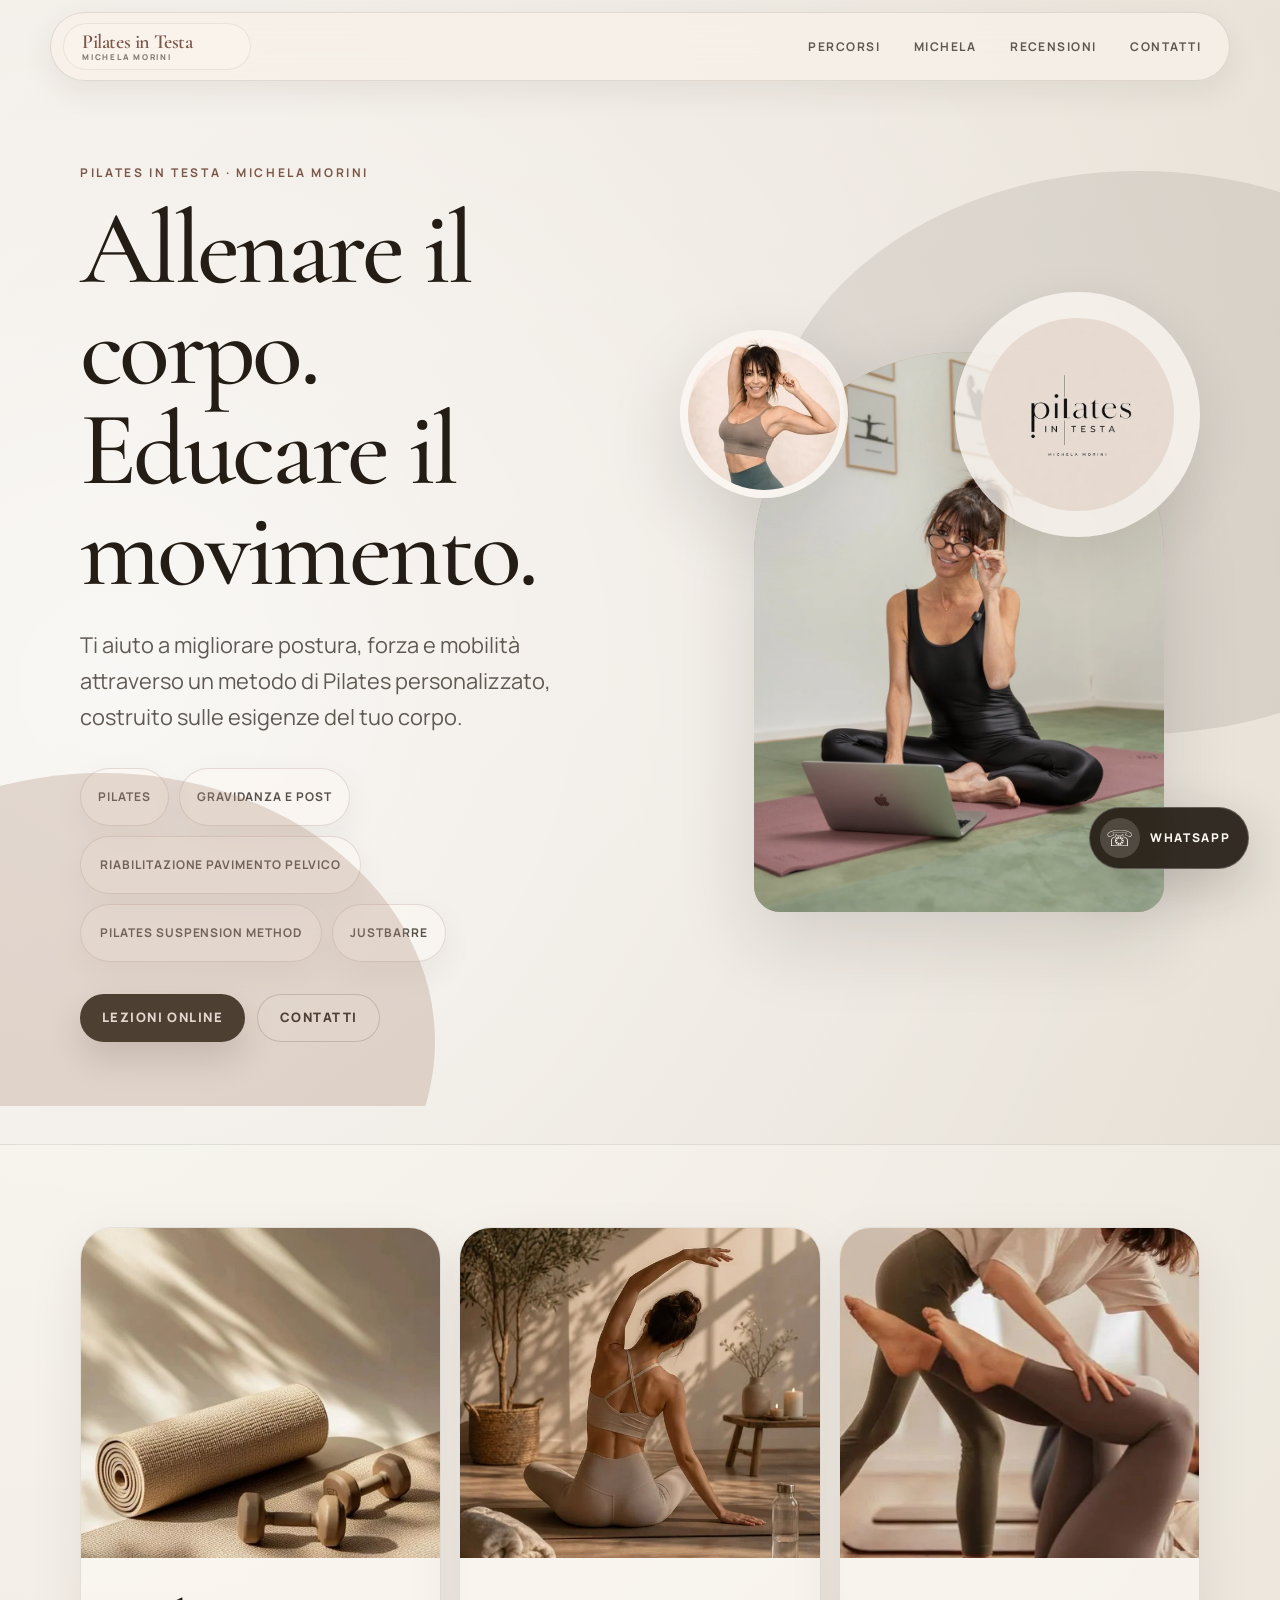
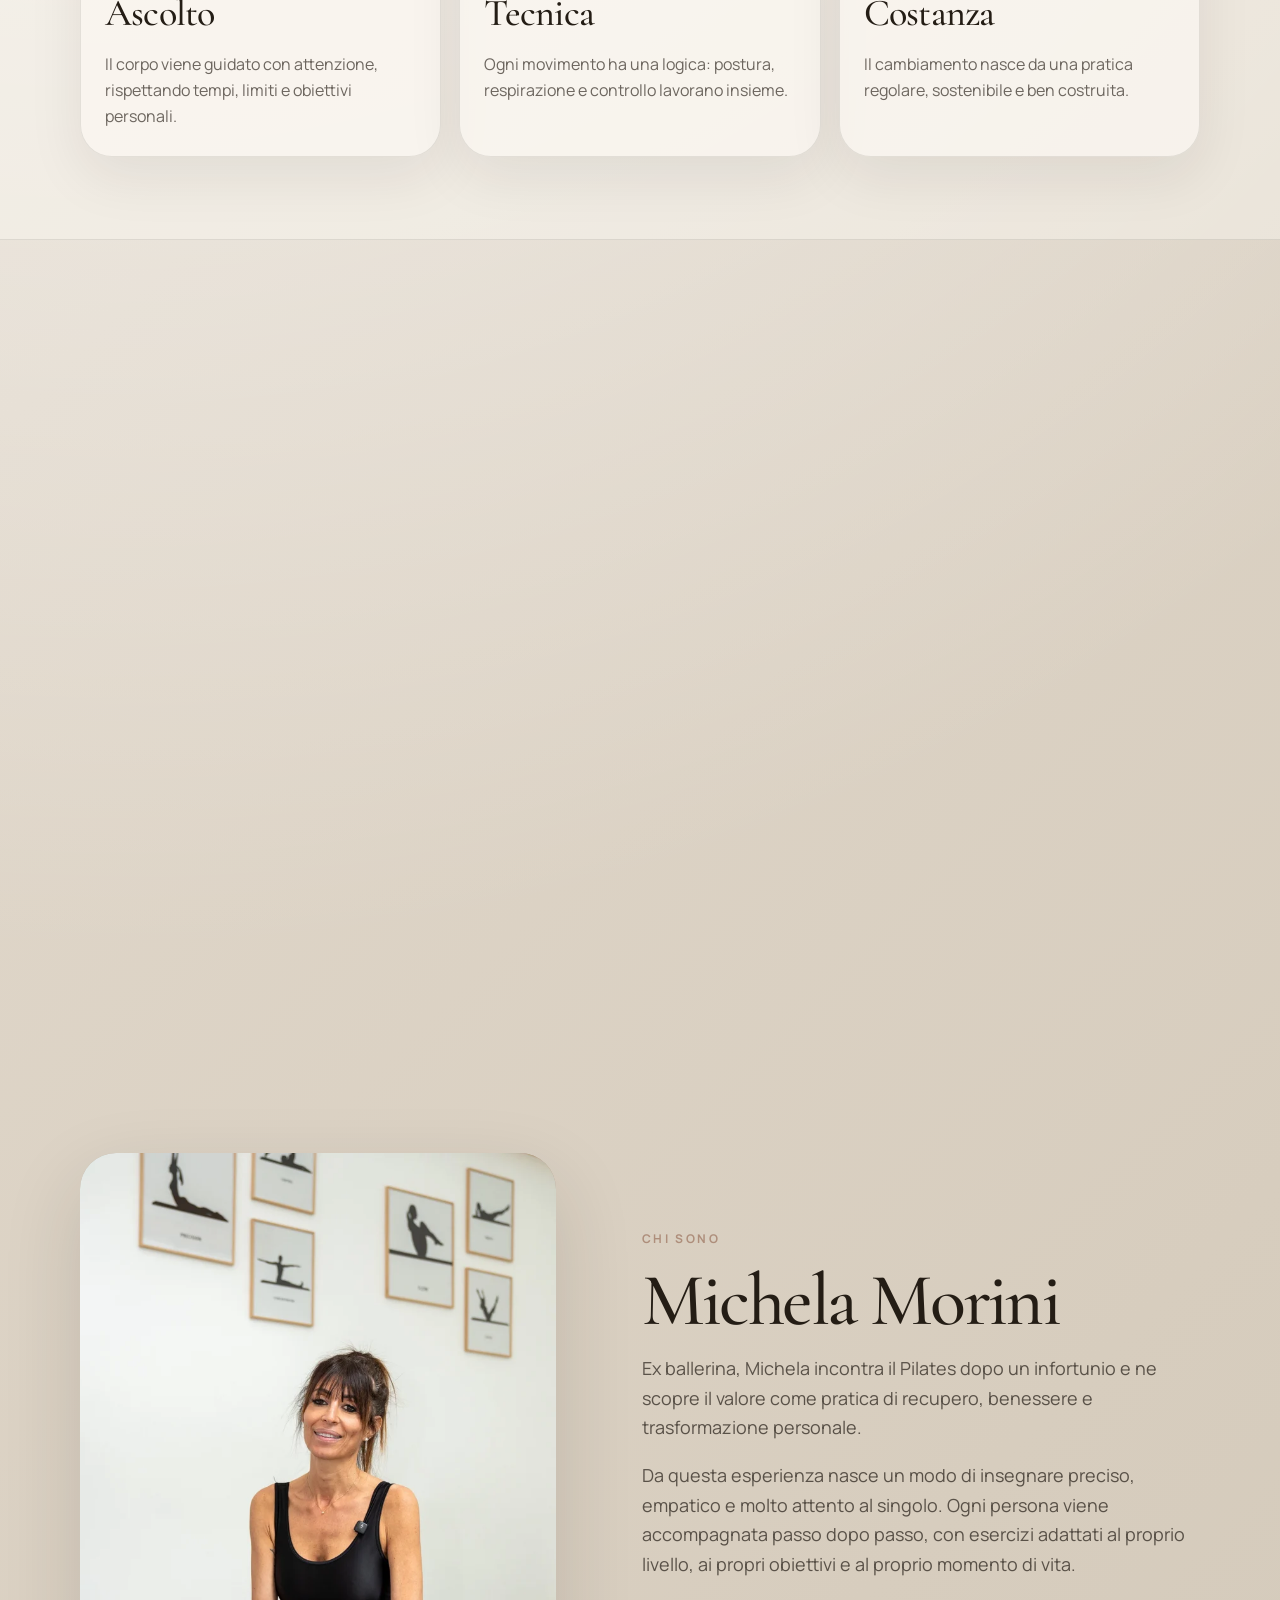
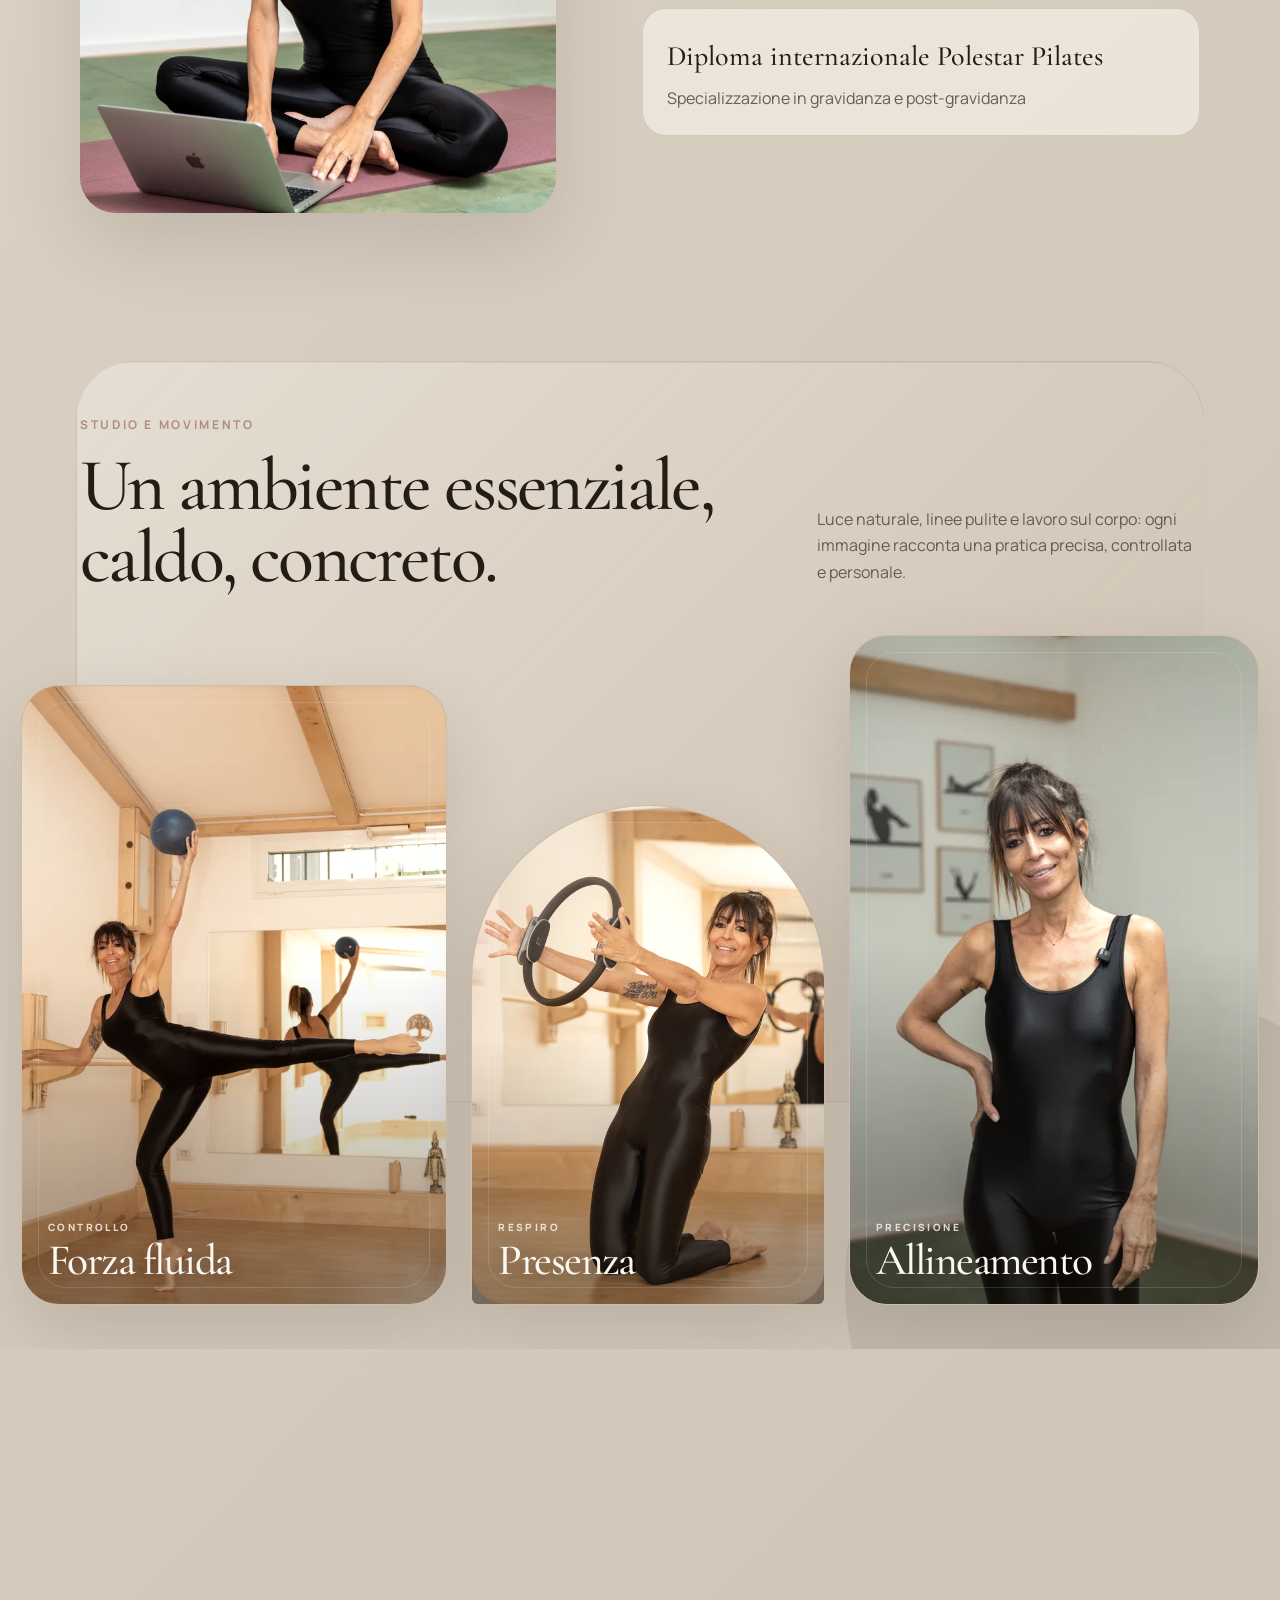
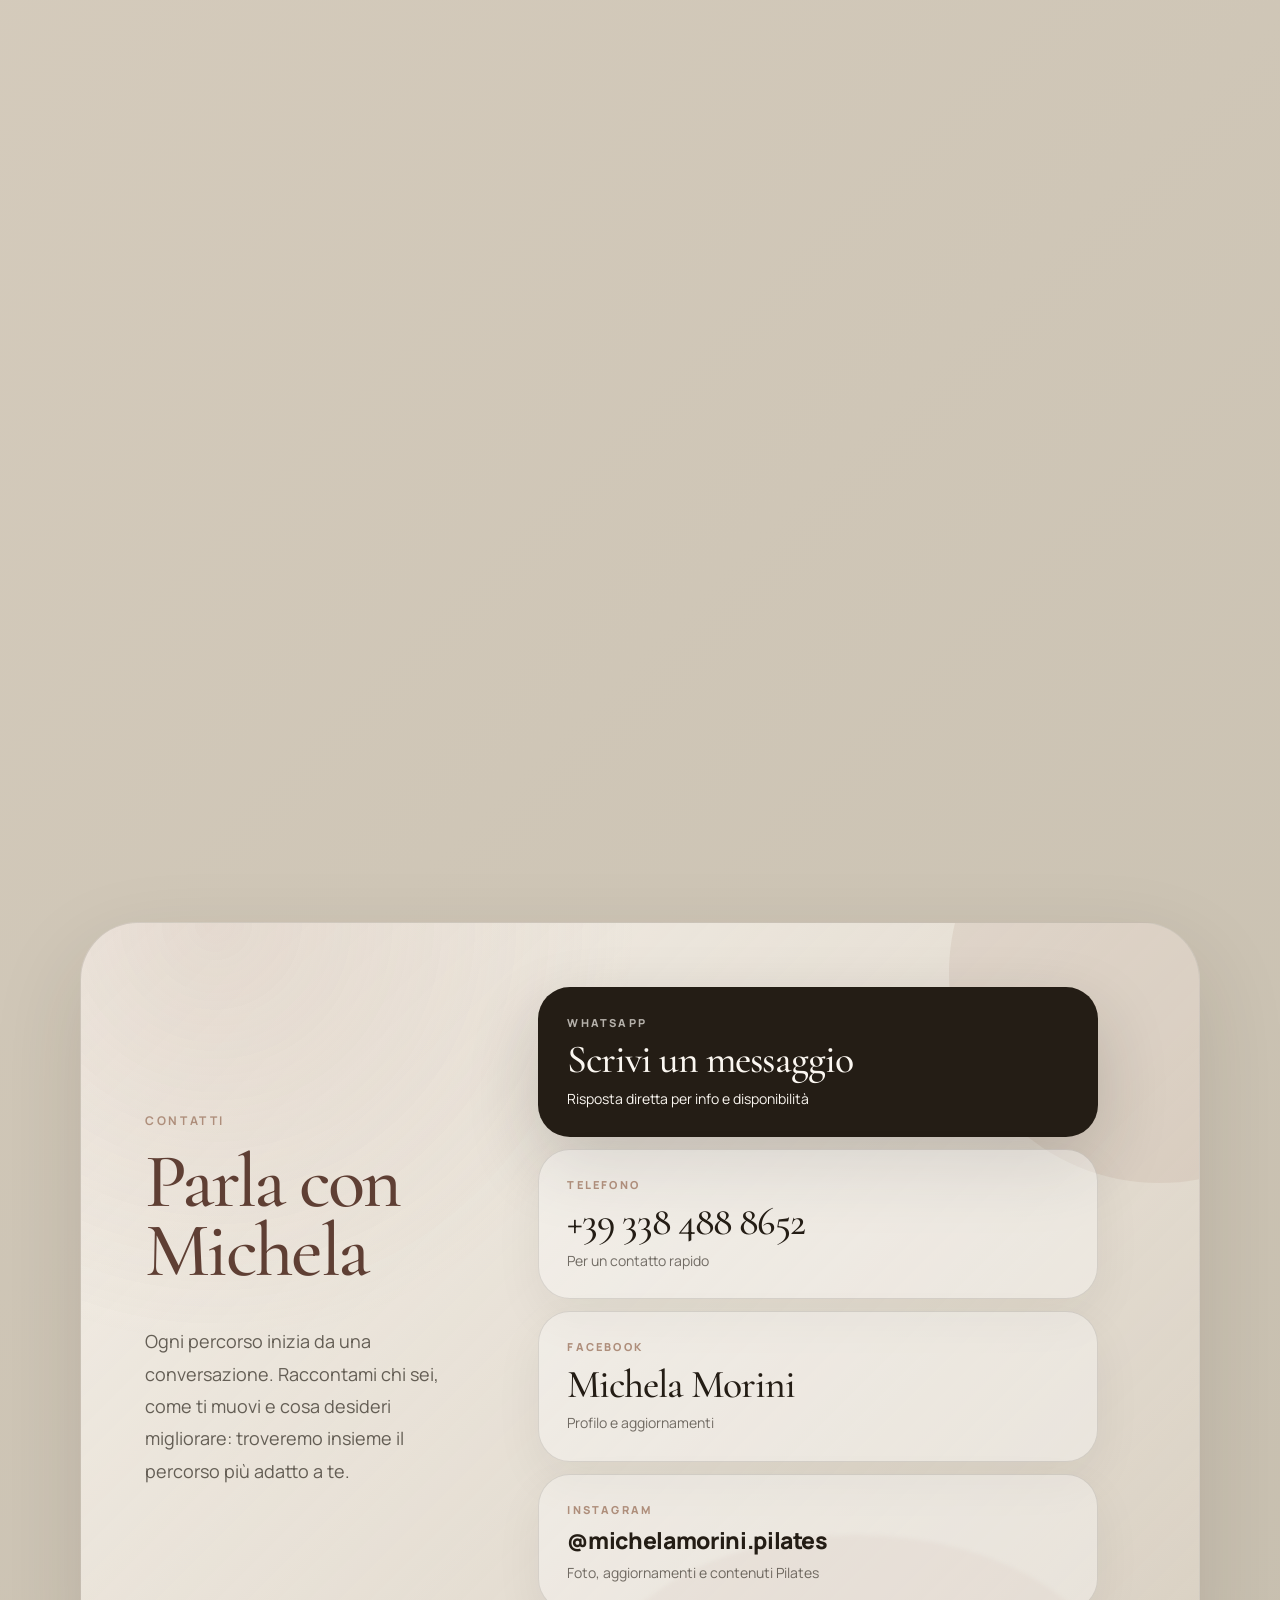
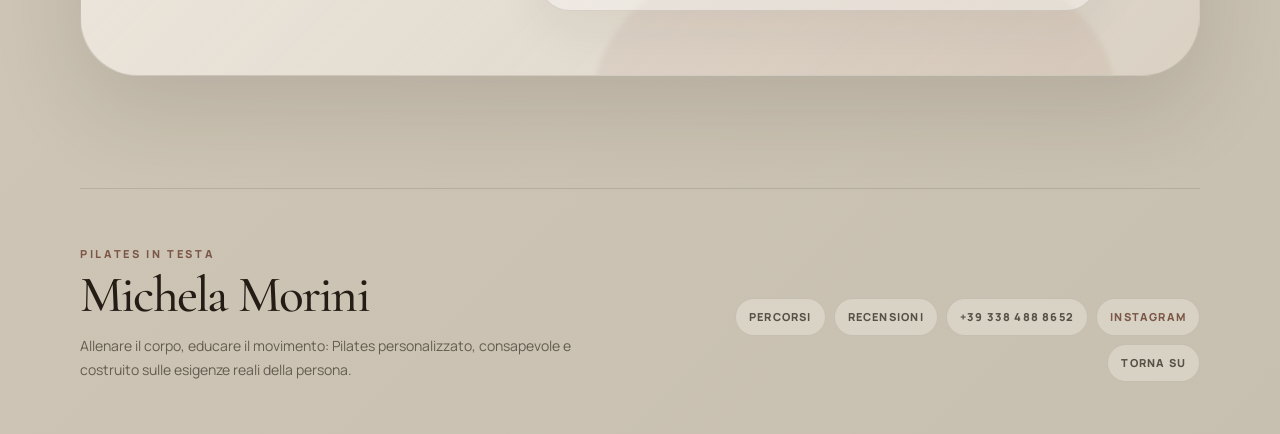
==== index.html @ 8db5e407 "prime modifiche testi" ====
<!doctype html>
<html lang="it">
<head>
  <meta charset="utf-8" />
  <meta name="viewport" content="width=device-width, initial-scale=1" />
  <title>Michela Morini | Pilates in Testa</title>
  <meta name="description" content="Pilates in Testa di Michela Morini. Lezioni online di Pilates personalizzate per postura, forza, mobilità e movimento consapevole." />
  <meta name="theme-color" content="#e6ddd1" />
  <meta property="og:title" content="Michela Morini | Pilates in Testa" />
  <meta property="og:description" content="Pilates, postura e movimento consapevole con Michela Morini." />
  <meta property="og:type" content="website" />
  <meta property="og:image" content="assets/img/hero-studio.webp" />
  <link rel="icon" href="assets/img/logo.webp" />
  <link rel="preconnect" href="https://fonts.googleapis.com">
  <link rel="preconnect" href="https://fonts.gstatic.com" crossorigin>
  <link href="https://fonts.googleapis.com/css2?family=Cormorant+Garamond:wght@400;500;600;700&family=Manrope:wght@300;400;500;600;700&display=swap" rel="stylesheet">
  <link rel="stylesheet" href="assets/css/style.css" />
</head>
<body>
  <header class="site-header" id="top">
    <a class="brand brand-signature" href="#top" aria-label="Pilates in Testa - torna alla home">
      <span>Pilates in Testa</span>
      <small>Michela Morini</small>
    </a>
    <button class="nav-toggle" type="button" aria-label="Apri menu" aria-expanded="false" aria-controls="site-nav">
      <span></span><span></span><span></span>
    </button>
    <nav class="site-nav" id="site-nav" aria-label="Navigazione principale">
      <a href="#percorsi">Percorsi</a>
      <a href="#chisono">Michela</a>
      <a href="#recensioni">Recensioni</a>
      <a href="#contatti">Contatti</a>
    </nav>
  </header>

  <main>
    <section class="hero">
      <div class="hero-bg-shape one"></div>
      <div class="hero-bg-shape two"></div>
      <div class="hero-inner">
        <div class="hero-copy reveal">
          <p class="eyebrow">Pilates in Testa · Michela Morini</p>
          <h1>Allenare il corpo.<br>Educare il movimento.</h1>
          <p class="lead">Ti aiuto a migliorare postura, forza e mobilità attraverso un metodo di Pilates personalizzato, costruito sulle esigenze del tuo corpo.</p>
          <div class="hero-meta hero-meta-circles" aria-label="Specializzazioni e percorsi">
            <span>Pilates</span>
            <span>Gravidanza e post</span>
            <span>Riabilitazione pavimento pelvico</span>
            <span>Pilates Suspension Method</span>
            <span>JustBarre</span>
          </div>
          <div class="hero-actions">
            <a class="btn btn-primary" href="#percorsi">Lezioni online</a>
            <a class="btn btn-ghost" href="#contatti">Contatti</a>
          </div>
        </div>

        <div class="hero-visual reveal">
          <div class="logo-tile" aria-hidden="true"><img src="assets/img/logo.webp" alt=""></div>
          <figure class="profile-orbit">
            <img src="assets/img/profile.webp" alt="Michela Morini">
          </figure>
          <figure class="studio-card">
            <img src="assets/img/hero-studio.webp" alt="Michela Morini nello studio Pilates">
          </figure>
        </div>
      </div>
    </section>

    <section class="feature-band">
      <div class="section-shell feature-grid">
        <article class="feature-card reveal">
          <img src="assets/img/detail-breath.webp" alt="Dettaglio pratica Pilates e respiro">
          <h3>Ascolto</h3>
          <p>Il corpo viene guidato con attenzione, rispettando tempi, limiti e obiettivi personali.</p>
        </article>
        <article class="feature-card reveal">
          <img src="assets/img/detail-pelvis.webp" alt="Dettaglio anatomia e bacino">
          <h3>Tecnica</h3>
          <p>Ogni movimento ha una logica: postura, respirazione e controllo lavorano insieme.</p>
        </article>
        <article class="feature-card reveal">
          <img src="assets/img/detail-mat.webp" alt="Tappetino Pilates in ambiente luminoso">
          <h3>Costanza</h3>
          <p>Il cambiamento nasce da una pratica regolare, sostenibile e ben costruita.</p>
        </article>
      </div>
    </section>

    <section class="section-shell cards-section" id="percorsi">
      <div class="center-heading reveal">
        <p class="eyebrow">Percorsi</p>
        <h2>Lezioni online, precise e personalizzate.</h2>
      </div>
      <div class="cards-grid cards-grid-single">
        <article class="service-card service-card-online reveal">
          <p class="online-kicker">Studio virtuale</p>
          <h3>Lezioni online</h3>
          <p>Un percorso guidato a distanza, costruito sul tuo corpo e sui tuoi obiettivi. Michela osserva, corregge e accompagna ogni movimento in diretta, mantenendo qualità, attenzione e continuità anche da casa.</p>
          <div class="online-note">
            <strong>Ogni percorso nasce dall'ascolto.</strong>
            <span>Obiettivi, esigenze e possibilità reali della persona diventano il punto di partenza della lezione.</span>
          </div>
        </article>
      </div>
    </section>

    <section class="section-shell about" id="chisono">
      <div class="about-media reveal">
        <img src="assets/img/about.webp" alt="Michela Morini durante una lezione online">
      </div>
      <div class="about-copy reveal">
        <p class="eyebrow">Chi sono</p>
        <h2>Michela Morini</h2>
        <p>Ex ballerina, Michela incontra il Pilates dopo un infortunio e ne scopre il valore come pratica di recupero, benessere e trasformazione personale.</p>
        <p>Da questa esperienza nasce un modo di insegnare preciso, empatico e molto attento al singolo. Ogni persona viene accompagnata passo dopo passo, con esercizi adattati al proprio livello, ai propri obiettivi e al proprio momento di vita.</p>
        <div class="credentials">
          <strong>Diploma internazionale Polestar Pilates</strong>
          <span>Specializzazione in gravidanza e post-gravidanza</span>
        </div>
      </div>
    </section>

    <section class="gallery-section studio-movement" aria-labelledby="studio-movement-title">
      <div class="section-shell gallery-head reveal">
        <p class="eyebrow">Studio e movimento</p>
        <h2 id="studio-movement-title">Un ambiente essenziale, caldo, concreto.</h2>
        <p class="gallery-intro">Luce naturale, linee pulite e lavoro sul corpo: ogni immagine racconta una pratica precisa, controllata e personale.</p>
      </div>
      <div class="gallery-row gallery-editorial" aria-label="Galleria studio e movimento">
        <figure class="photo-card photo-card-large reveal">
          <img src="assets/img/movement-1.webp" alt="Michela durante una pratica con Pilates ring">
          <figcaption><span>Controllo</span><strong>Forza fluida</strong></figcaption>
        </figure>
        <figure class="photo-card photo-card-soft reveal">
          <img src="assets/img/movement-2.webp" alt="Michela durante una pratica con palla">
          <figcaption><span>Respiro</span><strong>Presenza</strong></figcaption>
        </figure>
        <figure class="photo-card photo-card-tall reveal">
          <img src="assets/img/movement-3.webp" alt="Michela durante un esercizio alla sbarra">
          <figcaption><span>Precisione</span><strong>Allineamento</strong></figcaption>
        </figure>
      </div>
    </section>

    <section class="quote-section">
      <div class="section-shell quote-inner reveal">
        <p>“Il corpo cambia quando impariamo ad ascoltarlo davvero.”</p>
      </div>
    </section>

    <section class="section-shell reviews" id="recensioni">
      <div class="center-heading reveal">
        <p class="eyebrow">Recensioni</p>
        <h2>Cosa dicono le persone che si allenano con Michela</h2>
      </div>
      <div class="reviews-grid">
        <article class="review-card reveal">
          <p>“Preparatissima e attenta. Segue allieve e allievi a 360 gradi, trasmettendo passione e senza trascurare le caratteristiche di ognuno.”</p>
          <strong>Caterina</strong>
        </article>
        <article class="review-card reveal">
          <p>“Preparata, professionale, empatica e sempre aggiornata. Molto semplice da seguire anche online.”</p>
          <strong>Maria Rita</strong>
        </article>
        <article class="review-card reveal">
          <p>“Lezioni dinamiche, coinvolgenti e ben strutturate. Attenta alle esigenze di ogni partecipante.”</p>
          <strong>Eugenia</strong>
        </article>
      </div>
      <a class="text-link reveal" href="https://www.superprof.it/insegnante-pilates-certificata-diploma-internazionale-polestar-pilates-specializzata-anche-gravidanza-post-gravidanza.html" target="_blank" rel="noopener">Leggi le recensioni complete su Superprof</a>
    </section>

    <section class="section-shell contact contact-refined contact-simple" id="contatti">
      <div class="contact-panel contact-panel-simple reveal">
        <div class="contact-copy contact-simple-copy">
          <p class="eyebrow">Contatti</p>
          <h2>Parla con Michela</h2>
          <p>Ogni percorso inizia da una conversazione. Raccontami chi sei, come ti muovi e cosa desideri migliorare: troveremo insieme il percorso più adatto a te.</p>

        </div>

        <div class="contact-channels" aria-label="Recapiti Michela Morini">
          <a class="channel-card channel-primary" href="https://wa.me/393384888652?text=Ciao%20Michela%2C%20vorrei%20informazioni%20sulle%20lezioni%20di%20Pilates" target="_blank" rel="noopener">
            <span>WhatsApp</span>
            <strong>Scrivi un messaggio</strong>
            <small>Risposta diretta per info e disponibilità</small>
          </a>

          <a class="channel-card" href="tel:+393384888652">
            <span>Telefono</span>
            <strong>+39 338 488 8652</strong>
            <small>Per un contatto rapido</small>
          </a>

          <a class="channel-card" href="https://www.facebook.com/michela.morini.5?utm_source=ig&utm_medium=social&utm_content=link_in_bio" target="_blank" rel="noopener">
            <span>Facebook</span>
            <strong>Michela Morini</strong>
            <small>Profilo e aggiornamenti</small>
          </a>

          <a class="channel-card" href="https://www.instagram.com/michelamorini.pilates/" target="_blank" rel="noopener">
            <span>Instagram</span>
            <strong>@michelamorini.pilates</strong>
            <small>Foto, aggiornamenti e contenuti Pilates</small>
          </a>
        </div>
      </div>
    </section>
  </main>

  <footer class="site-footer">
    <div class="footer-brand">
      <span class="footer-kicker">Pilates in Testa</span>
      <strong>Michela Morini</strong>
      <p>Allenare il corpo, educare il movimento: Pilates personalizzato, consapevole e costruito sulle esigenze reali della persona.</p>
    </div>
    <div class="footer-links" aria-label="Collegamenti footer">
      <a href="#percorsi">Percorsi</a>
      <a href="#recensioni">Recensioni</a>
      <a href="tel:+393384888652">+39 338 488 8652</a>
      <a href="https://www.instagram.com/michelamorini.pilates/" target="_blank" rel="noopener">Instagram</a>
      <a href="#top">Torna su</a>
    </div>
  </footer>

  <a class="floating-whatsapp" href="https://wa.me/393384888652?text=Ciao%20Michela%2C%20vorrei%20informazioni%20sulle%20lezioni%20di%20Pilates" target="_blank" rel="noopener" aria-label="Scrivi a Michela Morini su WhatsApp">
    <span class="floating-whatsapp-icon" aria-hidden="true">☏</span>
    <span class="floating-whatsapp-text">WhatsApp</span>
  </a>

  <script src="assets/js/main.js"></script>
</body>
</html>
---- assets/css/style.css ----
:root{
  --ivory:#e6ddd1;
  --sand:#cdc4b4;
  --taupe:#b9a493;
  --clay:#ae8e7b;
  --olive:#696055;
  --ink:#241d15;
  --cream:#f7f1e9;
  --paper:#fbf7f1;
  --line:rgba(36,29,21,.14);
  --shadow:0 28px 80px rgba(36,29,21,.14);
  --container:min(1120px,calc(100% - 40px));
  --serif:"Cormorant Garamond", Georgia, serif;
  --sans:"Manrope", system-ui, -apple-system, BlinkMacSystemFont, "Segoe UI", sans-serif;
}
*{box-sizing:border-box}
html{scroll-behavior:smooth}
body{
  margin:0;
  color:var(--ink);
  background:
    radial-gradient(circle at 9% 10%,rgba(255,255,255,.78),transparent 30%),
    linear-gradient(135deg,#e9e1d6 0%,#d7cdbe 50%,#c7bfaf 100%);
  font-family:var(--sans);
  line-height:1.65;
  overflow-x:hidden;
}
img{max-width:100%;display:block}
a{color:inherit;text-decoration:none}.section-shell{width:var(--container);margin-inline:auto}.site-header{position:sticky;top:0;z-index:30;width:min(1180px,calc(100% - 24px));margin:12px auto 0;padding:10px 14px;border:1px solid rgba(36,29,21,.11);border-radius:999px;background:rgba(247,241,233,.76);backdrop-filter:blur(20px);display:flex;align-items:center;justify-content:space-between;box-shadow:0 10px 34px rgba(36,29,21,.07)}
.brand{display:flex;align-items:center;gap:10px}.brand img{width:74px;height:42px;object-fit:contain;border-radius:999px}.brand-word{gap:12px;padding:4px 12px 4px 5px;border-radius:999px;transition:.2s ease}.brand-word:hover{background:rgba(174,142,123,.12)}.brand-monogram{width:44px;height:44px;border-radius:50%;display:grid;place-items:center;background:rgba(36,29,21,.88);color:var(--paper);font-family:var(--serif);font-size:17px;line-height:1;font-weight:600;letter-spacing:-.02em;box-shadow:0 10px 24px rgba(36,29,21,.13)}.brand-copy{display:grid;gap:0;line-height:1.05}.brand-copy strong{font-family:var(--serif);font-size:21px;font-weight:600;letter-spacing:-.02em;color:var(--ink)}.brand-copy small{font-size:9px;font-weight:800;text-transform:uppercase;letter-spacing:.18em;color:rgba(36,29,21,.58);margin-top:2px}.site-nav{display:flex;align-items:center;gap:6px}.site-nav a{font-size:12px;font-weight:700;letter-spacing:.12em;text-transform:uppercase;padding:10px 14px;border-radius:999px;color:rgba(36,29,21,.72);transition:.2s ease}.site-nav a:hover{background:rgba(174,142,123,.16);color:var(--ink)}.nav-toggle{display:none;background:transparent;border:0;width:42px;height:42px;border-radius:50%;padding:10px}.nav-toggle span{display:block;height:2px;background:var(--ink);margin:5px 0;border-radius:10px}
.hero{position:relative;min-height:calc(100vh - 72px);padding:82px 0 64px;display:grid;align-items:center;overflow:hidden}.hero-bg-shape{position:absolute;border-radius:50%;filter:blur(.1px);pointer-events:none}.hero-bg-shape.one{width:52vw;height:42vw;left:-18vw;bottom:-16vw;background:rgba(174,142,123,.30)}.hero-bg-shape.two{width:58vw;height:44vw;right:-18vw;top:7vw;background:rgba(105,96,85,.13)}.hero-inner{width:var(--container);margin:auto;display:grid;grid-template-columns:minmax(0,1fr) minmax(420px,520px);gap:clamp(42px,7vw,90px);align-items:center}.eyebrow{font-size:12px;text-transform:uppercase;letter-spacing:.22em;font-weight:700;color:var(--clay);margin:0 0 16px}.hero h1,.section-heading h2,.center-heading h2,.about h2,.quote-inner p,.contact h2,.gallery-head h2{font-family:var(--serif);font-weight:500;line-height:.96;letter-spacing:-.035em;margin:0;color:var(--ink)}.hero h1{font-size:clamp(58px,8.2vw,116px);max-width:780px}.lead{font-size:clamp(17px,1.6vw,21px);max-width:620px;color:rgba(36,29,21,.72);margin:26px 0 0}.hero-meta{display:flex;flex-wrap:wrap;gap:9px;margin:30px 0}.hero-meta span{font-size:12px;font-weight:700;letter-spacing:.08em;text-transform:uppercase;border:1px solid rgba(36,29,21,.14);padding:9px 12px;border-radius:999px;background:rgba(251,247,241,.50)}.hero-actions{display:flex;gap:12px;flex-wrap:wrap}.btn{display:inline-flex;align-items:center;justify-content:center;min-height:48px;padding:0 22px;border-radius:999px;font-size:13px;font-weight:800;letter-spacing:.11em;text-transform:uppercase;transition:.2s ease}.btn-primary{background:var(--ink);color:var(--paper);box-shadow:0 16px 34px rgba(36,29,21,.18)}.btn-primary:hover{transform:translateY(-2px)}.btn-ghost{border:1px solid rgba(36,29,21,.20);background:rgba(251,247,241,.44)}.btn-ghost:hover{background:rgba(251,247,241,.78)}
.hero-visual{position:relative;min-height:620px}.logo-tile{position:absolute;right:0;top:0;width:245px;height:245px;border-radius:50%;background:rgba(251,247,241,.78);box-shadow:0 20px 55px rgba(36,29,21,.11);display:grid;place-items:center;padding:26px;z-index:3}.logo-tile img{width:100%;height:100%;object-fit:contain;border-radius:50%}.profile-orbit{position:absolute;left:0;top:38px;width:168px;height:168px;border-radius:50%;margin:0;padding:8px;background:rgba(251,247,241,.9);box-shadow:var(--shadow);z-index:4}.profile-orbit img{width:100%;height:100%;object-fit:cover;border-radius:50%}.studio-card{position:absolute;right:36px;bottom:0;width:min(72vw,410px);height:560px;margin:0;border-radius:220px 220px 28px 28px;overflow:hidden;box-shadow:var(--shadow);background:var(--taupe)}.studio-card::after{content:"";position:absolute;inset:0;background:linear-gradient(180deg,rgba(36,29,21,.03),rgba(36,29,21,.12));pointer-events:none}.studio-card img{width:100%;height:100%;object-fit:cover}.statement{padding:54px clamp(22px,4vw,64px);border-block:1px solid var(--line);margin-bottom:76px}.statement p{font-family:var(--serif);font-size:clamp(28px,4vw,48px);line-height:1.08;letter-spacing:-.02em;margin:0;max-width:1020px;color:rgba(36,29,21,.86)}
.split{display:grid;grid-template-columns:.85fr 1.15fr;gap:clamp(38px,7vw,90px);padding:26px 0 96px}.section-heading h2,.center-heading h2,.about h2,.gallery-head h2,.contact h2{font-size:clamp(42px,5.8vw,78px)}.text-block{font-size:18px;color:rgba(36,29,21,.74);max-width:690px}.text-block p{margin-top:0}.feature-band{background:rgba(251,247,241,.42);border-block:1px solid rgba(36,29,21,.10);padding:82px 0}.feature-grid{display:grid;grid-template-columns:repeat(3,1fr);gap:18px}.feature-card{background:rgba(251,247,241,.72);border:1px solid rgba(36,29,21,.10);border-radius:32px;overflow:hidden;box-shadow:0 20px 55px rgba(36,29,21,.08)}.feature-card img{width:100%;height:330px;object-fit:cover}.feature-card h3{font-family:var(--serif);font-size:38px;font-weight:500;letter-spacing:-.02em;margin:24px 24px 6px}.feature-card p{color:rgba(36,29,21,.66);margin:0 24px 26px}.cards-section{padding:96px 0}.center-heading{text-align:center;max-width:760px;margin:0 auto 40px}.center-heading .eyebrow{justify-content:center}.cards-grid{display:grid;grid-template-columns:repeat(4,1fr);gap:15px}.service-card{min-height:290px;padding:28px;border:1px solid rgba(36,29,21,.11);border-radius:30px;background:rgba(251,247,241,.62);box-shadow:0 18px 50px rgba(36,29,21,.07);display:flex;flex-direction:column}.service-card span{font-size:13px;letter-spacing:.18em;color:var(--clay);font-weight:800}.service-card h3{font-family:var(--serif);font-size:34px;line-height:1;margin:42px 0 14px;font-weight:500}.service-card p{margin:0;color:rgba(36,29,21,.66);font-size:15px}.about{display:grid;grid-template-columns:.92fr 1.08fr;gap:clamp(36px,7vw,86px);align-items:center;padding:30px 0 110px}.about-media{border-radius:36px;overflow:hidden;box-shadow:var(--shadow);background:var(--taupe)}.about-media img{width:100%;height:660px;object-fit:cover}.about-copy p:not(.eyebrow){font-size:18px;color:rgba(36,29,21,.70)}.credentials{margin-top:28px;padding:24px;border-radius:24px;border:1px solid rgba(36,29,21,.13);background:rgba(251,247,241,.55);display:grid;gap:6px}.credentials strong{font-family:var(--serif);font-size:28px;font-weight:500}.credentials span{color:rgba(36,29,21,.67)}.gallery-section{padding:78px 0 20px}.gallery-head{margin-bottom:30px}.gallery-row{width:min(1320px,calc(100% - 28px));margin:0 auto;display:grid;grid-template-columns:repeat(3,1fr);gap:16px}.gallery-row img{height:560px;width:100%;object-fit:cover;border-radius:34px;box-shadow:0 20px 60px rgba(36,29,21,.10)}.quote-section{padding:86px 0}.quote-inner{border-radius:42px;background:var(--ink);color:var(--paper);padding:clamp(42px,7vw,90px);box-shadow:var(--shadow);text-align:center}.quote-inner p{font-size:clamp(46px,6vw,86px);color:var(--paper)}.reviews{padding:0 0 94px}.reviews-grid{display:grid;grid-template-columns:repeat(3,1fr);gap:16px}.review-card{border-radius:30px;background:rgba(251,247,241,.66);border:1px solid rgba(36,29,21,.11);padding:30px;box-shadow:0 18px 50px rgba(36,29,21,.06)}.review-card p{font-family:var(--serif);font-size:27px;line-height:1.16;margin:0 0 24px;color:rgba(36,29,21,.83)}.review-card strong{font-size:13px;text-transform:uppercase;letter-spacing:.16em;color:var(--clay)}.text-link{display:table;margin:24px auto 0;border-bottom:1px solid var(--ink);font-weight:700}.contact{padding:0 0 92px}.contact-card{border-radius:42px;background:rgba(251,247,241,.70);border:1px solid rgba(36,29,21,.12);box-shadow:var(--shadow);padding:clamp(34px,6vw,72px);display:grid;grid-template-columns:1fr .95fr;gap:40px;align-items:center}.contact-card p:not(.eyebrow){font-size:18px;color:rgba(36,29,21,.68);max-width:520px}.contact-actions{display:grid;gap:12px}.contact-actions a{display:flex;align-items:center;justify-content:space-between;min-height:62px;padding:0 22px;border-radius:999px;border:1px solid rgba(36,29,21,.12);background:rgba(255,255,255,.35);font-weight:800}.contact-actions a::after{content:"→";font-size:22px;font-family:var(--serif)}.site-footer{width:var(--container);margin:0 auto;padding:32px 0 42px;border-top:1px solid rgba(36,29,21,.13);display:flex;align-items:center;justify-content:space-between;gap:16px;color:rgba(36,29,21,.66);font-size:13px}.site-footer img{width:92px;height:52px;object-fit:contain;border-radius:999px}.site-footer a{font-weight:800}.reveal{opacity:0;transform:translateY(22px);transition:opacity .8s ease,transform .8s ease}.reveal.is-visible{opacity:1;transform:none}
@media (max-width:980px){.site-header{border-radius:28px}.nav-toggle{display:block}.site-nav{position:absolute;top:calc(100% + 10px);right:0;left:0;display:grid;background:rgba(247,241,233,.96);padding:16px;border:1px solid rgba(36,29,21,.11);border-radius:24px;box-shadow:0 20px 44px rgba(36,29,21,.10);opacity:0;pointer-events:none;transform:translateY(-8px);transition:.2s ease}.site-nav.is-open{opacity:1;pointer-events:auto;transform:none}.hero{padding-top:52px}.hero-inner{grid-template-columns:1fr}.hero-visual{min-height:540px;max-width:560px;margin:auto;width:100%}.studio-card{right:0;width:min(100%,390px);height:500px}.logo-tile{width:190px;height:190px}.profile-orbit{width:142px;height:142px}.split,.about,.contact-card{grid-template-columns:1fr}.feature-grid{grid-template-columns:1fr}.cards-grid{grid-template-columns:repeat(2,1fr)}.gallery-row,.reviews-grid{grid-template-columns:1fr}.gallery-row img{height:520px}.about-media img{height:560px}}
@media (max-width:620px){:root{--container:calc(100% - 28px)}.site-header{width:calc(100% - 18px);padding:8px 10px}.brand img{width:62px;height:36px}.brand-word{padding:3px 8px 3px 4px;gap:8px}.brand-monogram{width:36px;height:36px;font-size:14px}.brand-copy strong{font-size:17px}.brand-copy small{font-size:8px;letter-spacing:.14em}.hero{min-height:auto;padding:44px 0 48px}.hero h1{font-size:56px}.lead{font-size:16px}.hero-actions .btn{width:100%}.hero-visual{min-height:480px}.studio-card{height:430px;border-radius:190px 190px 24px 24px}.logo-tile{width:152px;height:152px;right:4px}.profile-orbit{width:120px;height:120px}.statement{padding-inline:0}.statement p{font-size:31px}.split{padding-bottom:64px}.feature-band,.cards-section{padding:62px 0}.feature-card img{height:280px}.cards-grid{grid-template-columns:1fr}.service-card{min-height:auto}.about{padding-bottom:70px}.about-media img{height:470px}.gallery-row{width:var(--container)}.gallery-row img{height:480px}.quote-section{padding:58px 0}.quote-inner{border-radius:32px}.quote-inner p{font-size:43px}.review-card p{font-size:23px}.contact-card{border-radius:32px}.contact-actions a{border-radius:22px;min-height:58px}.site-footer{flex-direction:column;text-align:center}}


/* Header brand refinement: no squared logo in the navigation */
.brand-signature{
  min-width: 188px;
  padding: 8px 18px;
  border-radius: 999px;
  display: inline-flex;
  flex-direction: column;
  align-items: flex-start;
  justify-content: center;
  gap: 1px;
  line-height: 1;
  background: rgba(251,247,241,.38);
  border: 1px solid rgba(36,29,21,.08);
}
.brand-signature span{
  font-family: var(--serif);
  font-size: 20px;
  font-weight: 600;
  letter-spacing: -.02em;
  color: var(--ink);
}
.brand-signature small{
  font-family: var(--sans);
  font-size: 8px;
  font-weight: 800;
  letter-spacing: .22em;
  text-transform: uppercase;
  color: rgba(36,29,21,.56);
}
.brand-signature:hover{background:rgba(251,247,241,.68)}
.site-header{padding-left:12px;}
@media (max-width:620px){
  .brand-signature{min-width:auto;padding:7px 12px;}
  .brand-signature span{font-size:18px;}
  .brand-signature small{font-size:7px;letter-spacing:.18em;}
}

/* Footer refinement: no image tile, same editorial language as the header */
.site-footer{
  margin-top: 14px;
  padding: clamp(34px,5vw,56px) 0 clamp(34px,5vw,52px);
  border-top: 1px solid rgba(36,29,21,.12);
  display: grid;
  grid-template-columns: minmax(0, 1fr) auto;
  align-items: end;
  gap: clamp(22px,4vw,64px);
  color: rgba(36,29,21,.70);
}
.site-footer img{display:none;}
.footer-brand{max-width: 520px;}
.footer-kicker{
  display:block;
  margin-bottom: 8px;
  font-size: 11px;
  font-weight: 800;
  text-transform: uppercase;
  letter-spacing: .24em;
  color: var(--clay);
}
.footer-brand strong{
  display:block;
  font-family: var(--serif);
  font-size: clamp(34px,4vw,52px);
  font-weight: 500;
  line-height: .95;
  letter-spacing: -.035em;
  color: var(--ink);
}
.footer-brand p{
  margin: 14px 0 0;
  max-width: 500px;
  font-size: 14px;
  line-height: 1.7;
  color: rgba(36,29,21,.62);
}
.footer-links{
  display:flex;
  flex-wrap:wrap;
  justify-content:flex-end;
  gap: 8px;
  max-width: 560px;
}
.footer-links a{
  display:inline-flex;
  align-items:center;
  min-height: 38px;
  padding: 0 13px;
  border-radius: 999px;
  border: 1px solid rgba(36,29,21,.11);
  background: rgba(251,247,241,.32);
  font-size: 11px;
  font-weight: 800;
  letter-spacing: .11em;
  text-transform: uppercase;
  color: rgba(36,29,21,.72);
  transition: .2s ease;
}
.footer-links a:hover{
  background: rgba(251,247,241,.68);
  color: var(--ink);
  transform: translateY(-1px);
}
@media (max-width: 760px){
  .site-footer{
    grid-template-columns: 1fr;
    align-items: start;
    text-align: left;
  }
  .footer-links{justify-content:flex-start;}
}
@media (max-width: 620px){
  .site-footer{text-align:left;}
  .footer-links{display:grid;grid-template-columns:1fr;gap:9px;width:100%;}
  .footer-links a{justify-content:space-between;border-radius:18px;min-height:46px;}
  .footer-links a::after{content:"→";font-family:var(--serif);font-size:20px;letter-spacing:0;text-transform:none;}
}


/* Studio e movimento: editorial photo treatment */
.studio-movement{
  position:relative;
  isolation:isolate;
  padding:92px 0 44px;
  overflow:hidden;
}
.studio-movement::before{
  content:"";
  position:absolute;
  left:50%;
  top:38px;
  width:min(1180px,88vw);
  height:72%;
  transform:translateX(-50%);
  border-radius:58px;
  background:linear-gradient(135deg,rgba(251,247,241,.38),rgba(174,142,123,.16));
  border:1px solid rgba(36,29,21,.08);
  z-index:-2;
}
.studio-movement::after{
  content:"";
  position:absolute;
  right:-12vw;
  bottom:-18vw;
  width:46vw;
  height:46vw;
  border-radius:50%;
  background:rgba(105,96,85,.13);
  z-index:-1;
}
.gallery-head{
  display:grid;
  grid-template-columns:minmax(0,.95fr) minmax(280px,.55fr);
  column-gap:clamp(28px,6vw,88px);
  align-items:end;
}
.gallery-head .eyebrow,
.gallery-head h2{grid-column:1}
.gallery-intro{
  grid-column:2;
  grid-row:1 / span 2;
  margin:0 0 8px;
  color:rgba(36,29,21,.64);
  font-size:16px;
  max-width:440px;
}
.gallery-editorial{
  width:min(1280px,calc(100% - 42px));
  margin:42px auto 0;
  display:grid;
  grid-template-columns:1.06fr .88fr 1.02fr;
  gap:clamp(12px,2vw,24px);
  align-items:end;
}
.photo-card{
  position:relative;
  margin:0;
  overflow:hidden;
  border-radius:clamp(28px,3vw,44px);
  background:var(--taupe);
  box-shadow:0 28px 72px rgba(36,29,21,.14);
  border:1px solid rgba(251,247,241,.28);
  transform:translateZ(0);
}
.photo-card::before{
  content:"";
  position:absolute;
  inset:0;
  background:
    linear-gradient(180deg,rgba(36,29,21,0) 46%,rgba(36,29,21,.48) 100%),
    radial-gradient(circle at 22% 8%,rgba(255,255,255,.22),transparent 34%);
  z-index:1;
  opacity:.88;
  pointer-events:none;
}
.photo-card::after{
  content:"";
  position:absolute;
  inset:16px;
  border:1px solid rgba(251,247,241,.33);
  border-radius:calc(clamp(28px,3vw,44px) - 10px);
  z-index:2;
  opacity:.45;
  pointer-events:none;
}
.photo-card img{
  width:100%;
  height:100%;
  object-fit:cover;
  filter:saturate(.88) contrast(1.02) sepia(.08);
  transition:transform .85s cubic-bezier(.2,.8,.2,1), filter .85s ease;
}
.photo-card figcaption{
  position:absolute;
  left:26px;
  right:26px;
  bottom:24px;
  z-index:3;
  color:var(--paper);
  text-shadow:0 2px 18px rgba(36,29,21,.32);
}
.photo-card figcaption span{
  display:block;
  margin-bottom:4px;
  font-size:10px;
  font-weight:800;
  text-transform:uppercase;
  letter-spacing:.24em;
  opacity:.82;
}
.photo-card figcaption strong{
  display:block;
  font-family:var(--serif);
  font-size:clamp(32px,3.4vw,54px);
  font-weight:500;
  line-height:.92;
  letter-spacing:-.035em;
}
.photo-card-large{height:620px;transform:translateY(18px) rotate(-1.2deg)}
.photo-card-soft{height:500px;border-radius:999px 999px 38px 38px;transform:translateY(-18px)}
.photo-card-tall{height:670px;transform:translateY(34px) rotate(1deg)}
.photo-card:hover img{transform:scale(1.055);filter:saturate(.98) contrast(1.05) sepia(.03)}
.photo-card:hover{box-shadow:0 34px 86px rgba(36,29,21,.18)}
@media (max-width:980px){
  .gallery-head{grid-template-columns:1fr;gap:12px;align-items:start}
  .gallery-intro{grid-column:1;grid-row:auto;max-width:660px;margin-top:6px}
  .gallery-editorial{grid-template-columns:1fr 1fr;width:var(--container)}
  .photo-card-large{grid-column:1 / -1;height:560px;transform:none}
  .photo-card-soft,.photo-card-tall{height:520px;transform:none}
}
@media (max-width:620px){
  .studio-movement{padding:66px 0 24px}
  .studio-movement::before{width:calc(100% - 18px);height:82%;border-radius:34px;top:30px}
  .gallery-editorial{grid-template-columns:1fr;gap:14px;margin-top:28px}
  .photo-card,.photo-card-soft{border-radius:30px}
  .photo-card-large,.photo-card-soft,.photo-card-tall{height:460px;transform:none}
  .photo-card::after{inset:12px;border-radius:22px}
  .photo-card figcaption{left:22px;right:22px;bottom:20px}
}


/* Contact finale: form elegante e funzionale */
.contact-refined{
  padding: 42px 0 102px;
}
.contact-panel{
  position: relative;
  overflow: hidden;
  border-radius: clamp(34px,5vw,58px);
  border: 1px solid rgba(36,29,21,.12);
  background:
    radial-gradient(circle at 12% 0%, rgba(174,142,123,.20), transparent 34%),
    linear-gradient(135deg, rgba(251,247,241,.82), rgba(230,221,209,.58));
  box-shadow: 0 34px 90px rgba(36,29,21,.13);
  padding: clamp(26px,5vw,66px);
  display: grid;
  grid-template-columns: minmax(0,.95fr) minmax(330px,.72fr);
  gap: clamp(24px,5vw,64px);
  align-items: stretch;
}
.contact-panel::before{
  content:"";
  position:absolute;
  right:-110px;
  top:-160px;
  width:420px;
  height:420px;
  border-radius:50%;
  background:rgba(105,96,85,.12);
  pointer-events:none;
}
.contact-panel::after{
  content:"";
  position:absolute;
  left:46%;
  bottom:-180px;
  width:520px;
  height:320px;
  border-radius:50%;
  background:rgba(174,142,123,.13);
  filter: blur(2px);
  pointer-events:none;
}
.contact-copy,
.contact-form{
  position:relative;
  z-index:1;
}
.contact-copy h2{
  max-width: 620px;
  font-size: clamp(50px,6vw,94px);
  line-height:.9;
  margin-bottom: 22px;
}
.contact-copy > p:not(.eyebrow){
  max-width: 560px;
  font-size: 18px;
  line-height: 1.8;
  color: rgba(36,29,21,.68);
}
.contact-info{
  margin-top: clamp(24px,4vw,42px);
  display:grid;
  grid-template-columns: repeat(3, minmax(0, 1fr));
  gap: 10px;
}
.contact-info a{
  min-height: 112px;
  padding: 18px;
  border-radius: 26px;
  background: rgba(255,255,255,.34);
  border:1px solid rgba(36,29,21,.11);
  box-shadow: 0 18px 44px rgba(36,29,21,.06);
  display:flex;
  flex-direction:column;
  justify-content:space-between;
  transition: transform .22s ease, background .22s ease, box-shadow .22s ease;
}
.contact-info a:hover{
  transform: translateY(-3px);
  background: rgba(255,255,255,.52);
  box-shadow: 0 24px 58px rgba(36,29,21,.10);
}
.contact-info span{
  font-size:10px;
  font-weight:800;
  text-transform:uppercase;
  letter-spacing:.22em;
  color: var(--clay);
}
.contact-info strong{
  font-size: 14px;
  line-height:1.35;
  color: var(--ink);
}
.contact-form{
  align-self:stretch;
  border-radius: 34px;
  background: rgba(251,247,241,.78);
  border:1px solid rgba(36,29,21,.12);
  box-shadow: 0 24px 68px rgba(36,29,21,.11);
  padding: clamp(22px,3vw,34px);
  display:grid;
  gap:14px;
  backdrop-filter: blur(12px);
}
.form-head{
  margin-bottom: 4px;
}
.form-head span{
  display:block;
  font-family: var(--serif);
  font-size: clamp(30px,3vw,42px);
  line-height: .98;
  color: var(--ink);
}
.form-head p{
  margin: 10px 0 0;
  font-size: 13px;
  line-height: 1.6;
  color: rgba(36,29,21,.58);
}
.contact-form label{
  display:grid;
  gap:7px;
}
.contact-form label > span{
  padding-left: 2px;
  font-size:10px;
  font-weight:800;
  text-transform:uppercase;
  letter-spacing:.20em;
  color: rgba(36,29,21,.58);
}
.contact-form input,
.contact-form select,
.contact-form textarea{
  width:100%;
  border:1px solid rgba(36,29,21,.12);
  border-radius: 20px;
  background: rgba(255,255,255,.52);
  color: var(--ink);
  font: 500 15px/1.3 var(--sans);
  outline: none;
  padding: 15px 16px;
  transition: border-color .2s ease, box-shadow .2s ease, background .2s ease;
}
.contact-form textarea{
  resize: vertical;
  min-height: 118px;
}
.contact-form input:focus,
.contact-form select:focus,
.contact-form textarea:focus{
  border-color: rgba(174,142,123,.62);
  background: rgba(255,255,255,.74);
  box-shadow: 0 0 0 4px rgba(174,142,123,.13);
}
.form-submit{
  margin-top: 4px;
  min-height: 58px;
  border:0;
  border-radius:999px;
  background: var(--ink);
  color: var(--paper);
  font: 800 12px/1 var(--sans);
  text-transform: uppercase;
  letter-spacing:.18em;
  cursor:pointer;
  transition: transform .22s ease, box-shadow .22s ease, background .22s ease;
  box-shadow: 0 18px 44px rgba(36,29,21,.20);
}
.form-submit:hover{
  transform: translateY(-2px);
  background:#31281e;
  box-shadow: 0 24px 58px rgba(36,29,21,.26);
}
.form-note{
  margin:0;
  font-size: 11px;
  line-height:1.6;
  color: rgba(36,29,21,.50);
}
@media (max-width: 980px){
  .contact-panel{grid-template-columns:1fr;}
  .contact-info{grid-template-columns:repeat(3,1fr);}
}
@media (max-width: 720px){
  .contact-refined{padding-bottom:76px;}
  .contact-panel{border-radius:32px;padding:24px;}
  .contact-copy h2{font-size:48px;}
  .contact-copy > p:not(.eyebrow){font-size:16px;}
  .contact-info{grid-template-columns:1fr;}
  .contact-info a{min-height:82px;border-radius:22px;}
  .contact-form{border-radius:28px;padding:20px;}
  .form-submit{border-radius:20px;}
}


/* Contact finale senza form: più pulito, diretto e coerente */
.contact-simple{padding-bottom:98px;}
.contact-panel-simple{
  grid-template-columns: minmax(0, .9fr) minmax(360px, 560px);
  align-items: stretch;
  gap: clamp(26px, 5vw, 64px);
  position: relative;
  overflow: hidden;
}
.contact-panel-simple::before{
  content:"";
  position:absolute;
  width: 420px;
  height: 420px;
  border-radius: 50%;
  right: -170px;
  bottom: -190px;
  background: rgba(174,142,123,.16);
  pointer-events:none;
}
.contact-simple-copy{
  position:relative;
  z-index:1;
  display:flex;
  flex-direction:column;
  justify-content:space-between;
  min-height: 430px;
}
.contact-simple-copy h2{max-width:560px;}
.contact-note{
  margin-top:34px;
  max-width:520px;
  border:1px solid rgba(36,29,21,.13);
  background:rgba(251,247,241,.52);
  border-radius:28px;
  padding:24px;
}
.contact-note span{
  display:block;
  margin-bottom:10px;
  font-size:11px;
  font-weight:800;
  letter-spacing:.18em;
  text-transform:uppercase;
  color:var(--clay);
}
.contact-note strong{
  font-family:var(--serif);
  font-size:28px;
  line-height:1.08;
  font-weight:500;
  color:var(--ink);
}
.contact-channels{
  position:relative;
  z-index:1;
  display:grid;
  gap:14px;
  align-content:center;
}
.channel-card{
  min-height:132px;
  display:grid;
  align-content:center;
  gap:8px;
  padding:26px 28px;
  border-radius:32px;
  border:1px solid rgba(36,29,21,.12);
  background:rgba(255,255,255,.36);
  box-shadow:0 18px 50px rgba(36,29,21,.055);
  transition:transform .22s ease, box-shadow .22s ease, background .22s ease;
}
.channel-card:hover{
  transform:translateY(-4px);
  background:rgba(251,247,241,.82);
  box-shadow:0 24px 62px rgba(36,29,21,.10);
}
.channel-card span{
  font-size:11px;
  font-weight:850;
  letter-spacing:.20em;
  text-transform:uppercase;
  color:var(--clay);
}
.channel-card strong{
  font-family:var(--serif);
  font-size:clamp(29px, 3.1vw, 42px);
  line-height:.98;
  font-weight:500;
  letter-spacing:-.025em;
  color:var(--ink);
}
.channel-card small{
  color:rgba(36,29,21,.62);
  font-size:14px;
}
.channel-primary{
  background:var(--ink);
  border-color:transparent;
  box-shadow:0 28px 70px rgba(36,29,21,.18);
}
.channel-primary span{color:rgba(251,247,241,.68);}
.channel-primary strong,
.channel-primary small{color:var(--paper);}
.channel-primary:hover{background:#2b241c;}
@media (max-width:980px){
  .contact-panel-simple{grid-template-columns:1fr;}
  .contact-simple-copy{min-height:auto;}
  .contact-channels{grid-template-columns:repeat(3,1fr);}
  .channel-card{min-height:150px;padding:22px;}
  .channel-card strong{font-size:30px;}
}
@media (max-width:720px){
  .contact-simple{padding-bottom:72px;}
  .contact-panel-simple{padding:26px;border-radius:32px;}
  .contact-simple-copy h2{font-size:52px;}
  .contact-note{padding:20px;border-radius:24px;}
  .contact-note strong{font-size:24px;}
  .contact-channels{grid-template-columns:1fr;}
  .channel-card{min-height:118px;border-radius:26px;}
  .channel-card strong{font-size:32px;}
}


/* CTA WhatsApp sempre disponibile: discreta, coerente e responsive */
.floating-whatsapp{
  position:fixed;
  right:clamp(18px,2.4vw,34px);
  bottom:clamp(18px,2.4vw,34px);
  z-index:50;
  min-height:58px;
  padding:10px 18px 10px 10px;
  border-radius:999px;
  display:inline-flex;
  align-items:center;
  gap:10px;
  color:var(--paper);
  background:rgba(36,29,21,.92);
  border:1px solid rgba(251,247,241,.24);
  box-shadow:0 18px 54px rgba(36,29,21,.22);
  backdrop-filter:blur(18px);
  -webkit-backdrop-filter:blur(18px);
  transform:translateZ(0);
  transition:transform .22s ease, box-shadow .22s ease, background .22s ease, opacity .22s ease;
}
.floating-whatsapp:hover{
  transform:translateY(-3px);
  background:#2d251d;
  box-shadow:0 24px 68px rgba(36,29,21,.30);
}
.floating-whatsapp-icon{
  width:40px;
  height:40px;
  border-radius:50%;
  display:grid;
  place-items:center;
  background:rgba(251,247,241,.16);
  color:var(--paper);
  font-size:22px;
  line-height:1;
  font-weight:800;
}
.floating-whatsapp-text{
  font-size:12px;
  font-weight:850;
  letter-spacing:.14em;
  text-transform:uppercase;
  white-space:nowrap;
}
@media (max-width:720px){
  .floating-whatsapp{
    right:16px;
    bottom:16px;
    min-height:56px;
    width:56px;
    padding:8px;
    justify-content:center;
  }
  .floating-whatsapp-icon{
    width:40px;
    height:40px;
    font-size:21px;
  }
  .floating-whatsapp-text{display:none;}
}
@media (prefers-reduced-motion: reduce){
  .floating-whatsapp{transition:none;}
  .floating-whatsapp:hover{transform:none;}
}


/* === Patch contenuti Michela - stato attuale === */
:root{
  --brand-brown:#7b5748;
  --brand-brown-dark:#5f3f34;
}
.brand-signature span{
  color:var(--brand-brown);
}
.brand-signature:hover span{
  color:var(--brand-brown-dark);
}
.hero .eyebrow{
  color:var(--brand-brown);
}
.hero h1{
  max-width:860px;
}
.hero .lead{
  max-width:650px;
  font-size:clamp(18px,1.7vw,22px);
}
.hero-meta-circles{
  align-items:center;
  gap:10px;
  margin:32px 0;
}
.hero-meta-circles span{
  min-height:58px;
  display:inline-flex;
  align-items:center;
  justify-content:center;
  text-align:center;
  border-radius:999px;
  padding:11px 17px;
  background:rgba(251,247,241,.58);
  border:1px solid rgba(123,87,72,.18);
  color:rgba(36,29,21,.76);
  box-shadow:0 12px 34px rgba(36,29,21,.055);
}
.hero-meta-circles span:nth-child(3),
.hero-meta-circles span:nth-child(4){
  padding-inline:19px;
}
.cards-grid-single{
  grid-template-columns:minmax(0,760px);
  justify-content:center;
}
.service-card-online{
  min-height:0;
  padding:clamp(30px,4vw,48px);
  border-radius:38px;
  background:linear-gradient(135deg,rgba(251,247,241,.78),rgba(230,221,209,.46));
  position:relative;
  overflow:hidden;
}
.service-card-online::after{
  content:"";
  position:absolute;
  right:-90px;
  bottom:-120px;
  width:280px;
  height:280px;
  border-radius:50%;
  background:rgba(174,142,123,.16);
  pointer-events:none;
}
.service-card-online h3{
  margin-top:34px;
  font-size:clamp(42px,5vw,68px);
}
.service-card-online p{
  max-width:620px;
  font-size:17px;
  line-height:1.75;
  position:relative;
  z-index:1;
}
.contact-simple-copy h2{
  color:var(--brand-brown-dark);
}
.contact-note span{
  color:var(--brand-brown);
}
.contact-channels{
  gap:12px;
}
.channel-card strong{
  word-break:normal;
}
.channel-card[href*="instagram"] strong{
  font-family:var(--sans);
  font-size:clamp(18px,1.8vw,24px);
  font-weight:800;
  letter-spacing:-.015em;
  line-height:1.15;
}
.footer-kicker,
.footer-links a[href*="instagram"]{
  color:var(--brand-brown);
}
@media (max-width:980px){
  .contact-channels{grid-template-columns:repeat(2,1fr);}
  .hero-meta-circles span{min-height:54px;}
}
@media (max-width:720px){
  .contact-channels{grid-template-columns:1fr;}
  .hero-meta-circles{
    display:grid;
    grid-template-columns:1fr;
    gap:9px;
  }
  .hero-meta-circles span{
    min-height:48px;
    justify-content:flex-start;
    text-align:left;
    border-radius:18px;
  }
  .cards-grid-single{grid-template-columns:1fr;}
  .service-card-online h3{font-size:42px;}
}


/* Patch: remove sezione Metodo/statement and make Percorsi the first explanatory block */
.feature-band{
  margin-top: clamp(18px, 3vw, 42px);
}
.cards-section{
  padding-top: clamp(74px, 8vw, 118px);
}
.site-nav a[href="#metodo"],
.footer-links a[href="#metodo"]{
  display:none;
}
.service-card-online{
  padding-top: clamp(32px,4.2vw,54px);
}
.service-card-online h3{
  margin-top: 10px;
}
.online-kicker{
  margin:0 0 18px;
  position:relative;
  z-index:1;
  font-size:11px !important;
  font-weight:850;
  text-transform:uppercase;
  letter-spacing:.22em;
  color:var(--brand-brown) !important;
}
.online-note{
  position:relative;
  z-index:1;
  margin-top:26px;
  padding:22px 24px;
  border-radius:26px;
  border:1px solid rgba(123,87,72,.16);
  background:rgba(251,247,241,.56);
  display:grid;
  gap:6px;
  max-width:640px;
}
.online-note strong{
  font-family:var(--serif);
  font-size:clamp(27px,3vw,40px);
  line-height:1;
  font-weight:500;
  letter-spacing:-.025em;
  color:var(--ink);
}
.online-note span{
  color:rgba(36,29,21,.64);
  font-size:15px;
  line-height:1.65;
}
.contact-simple-copy{
  min-height:auto;
  justify-content:center;
}
.contact-simple-copy > p:not(.eyebrow){
  margin-bottom:0;
}
@media (max-width:720px){
  .cards-section{padding-top:64px;}
  .online-note{padding:19px 20px;border-radius:22px;}
  .service-card-online h3{font-size:44px;}
}
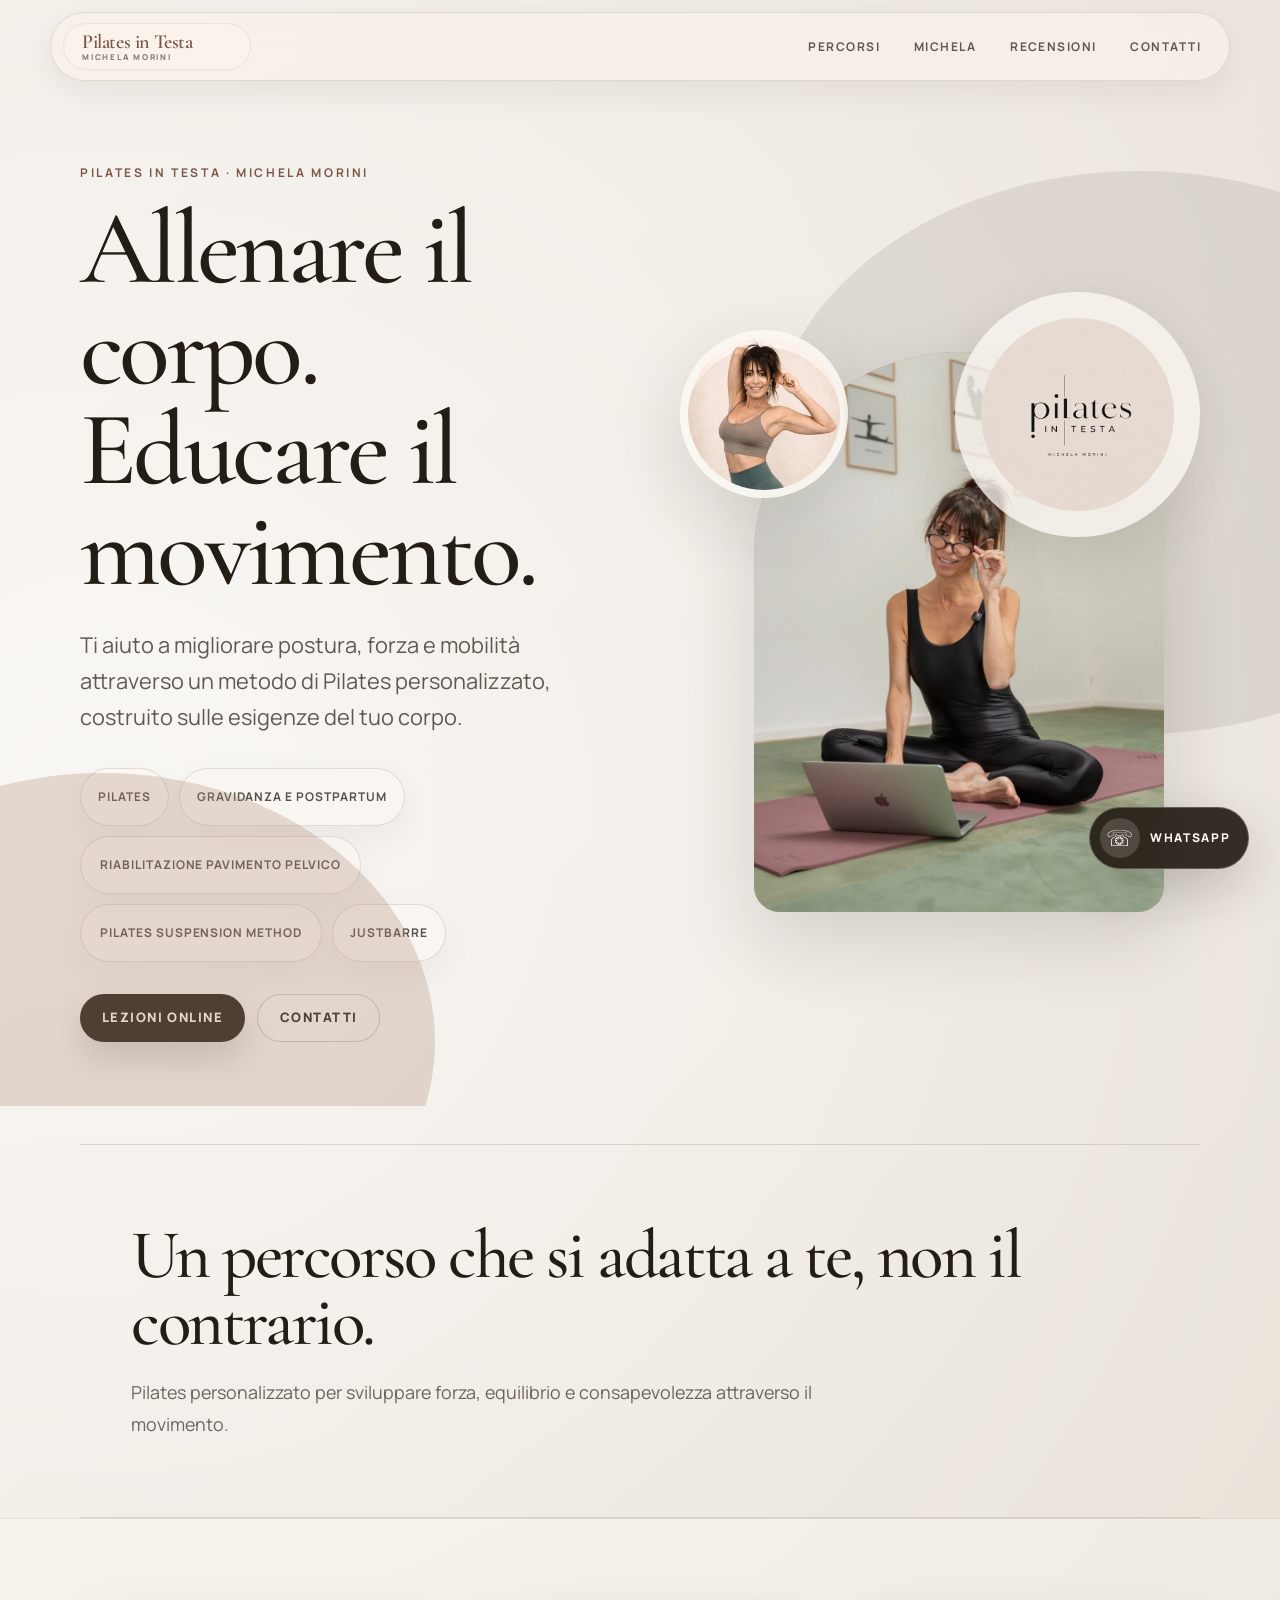
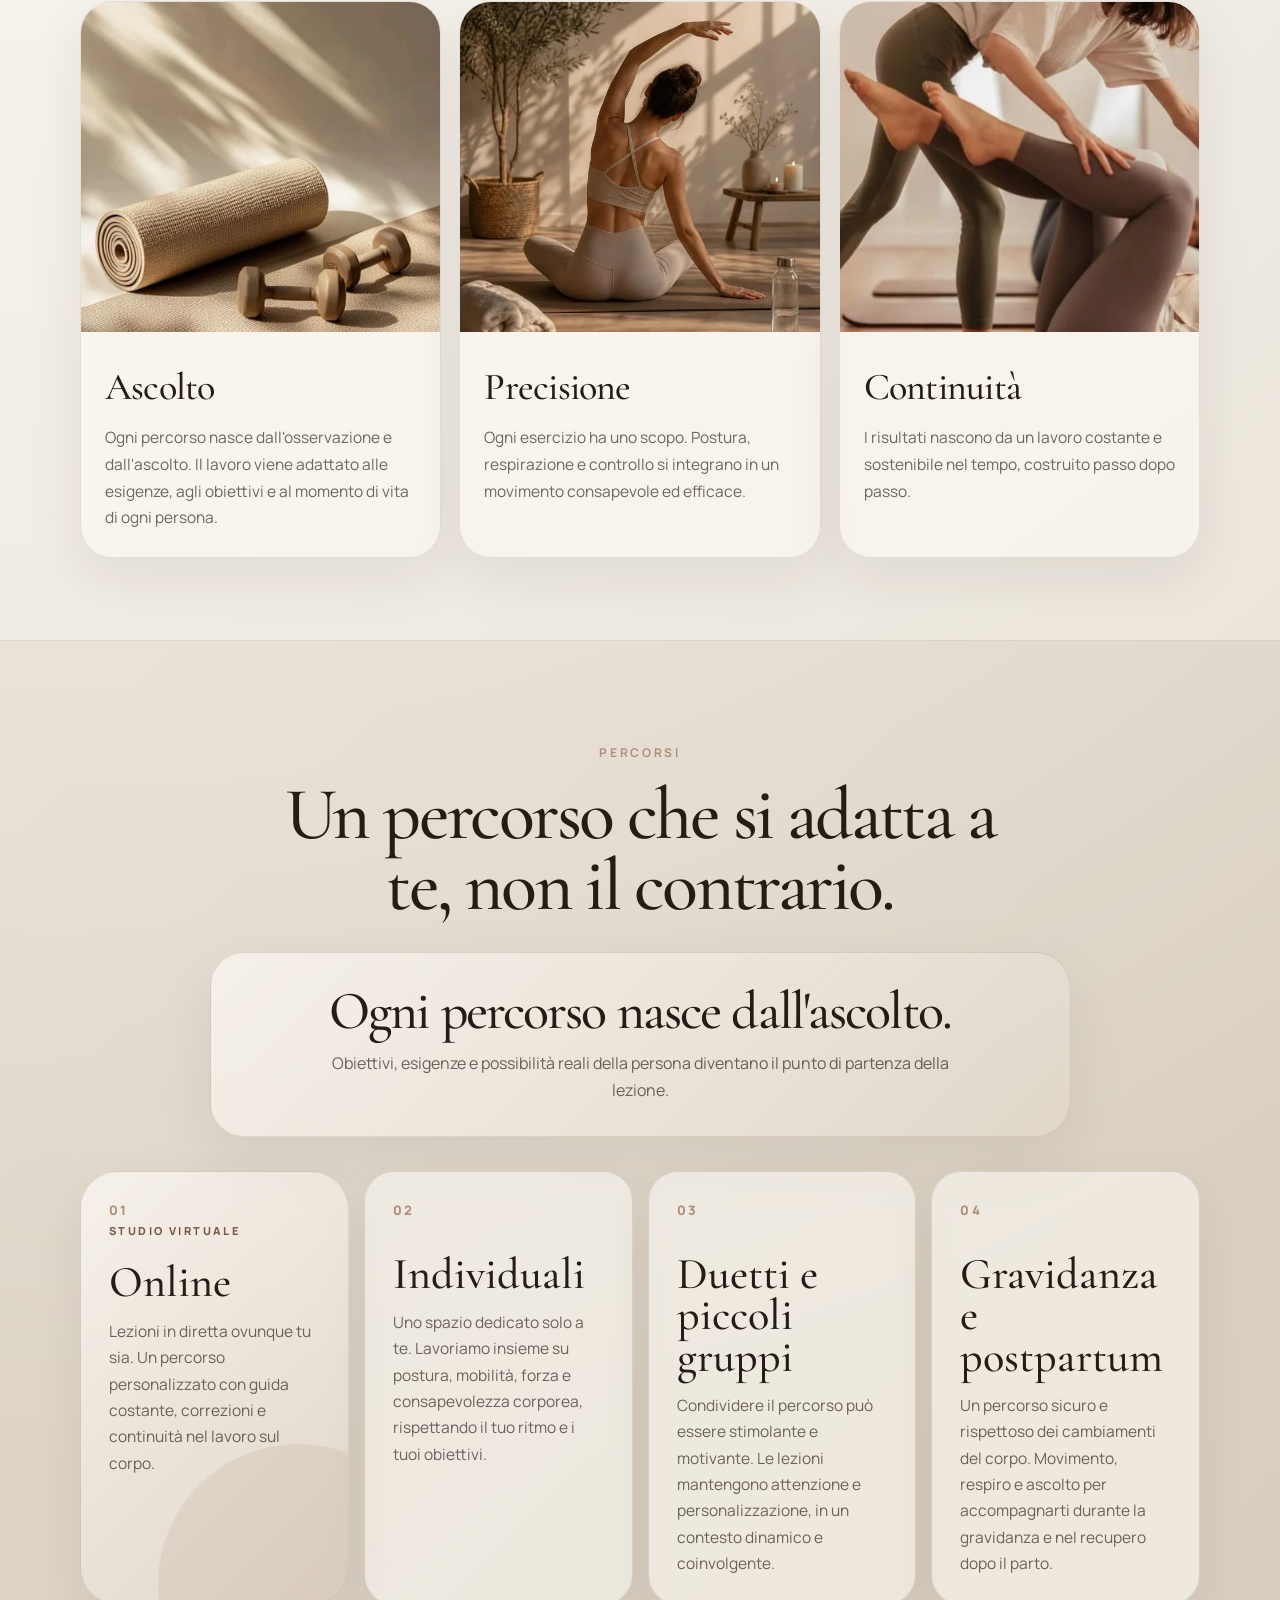
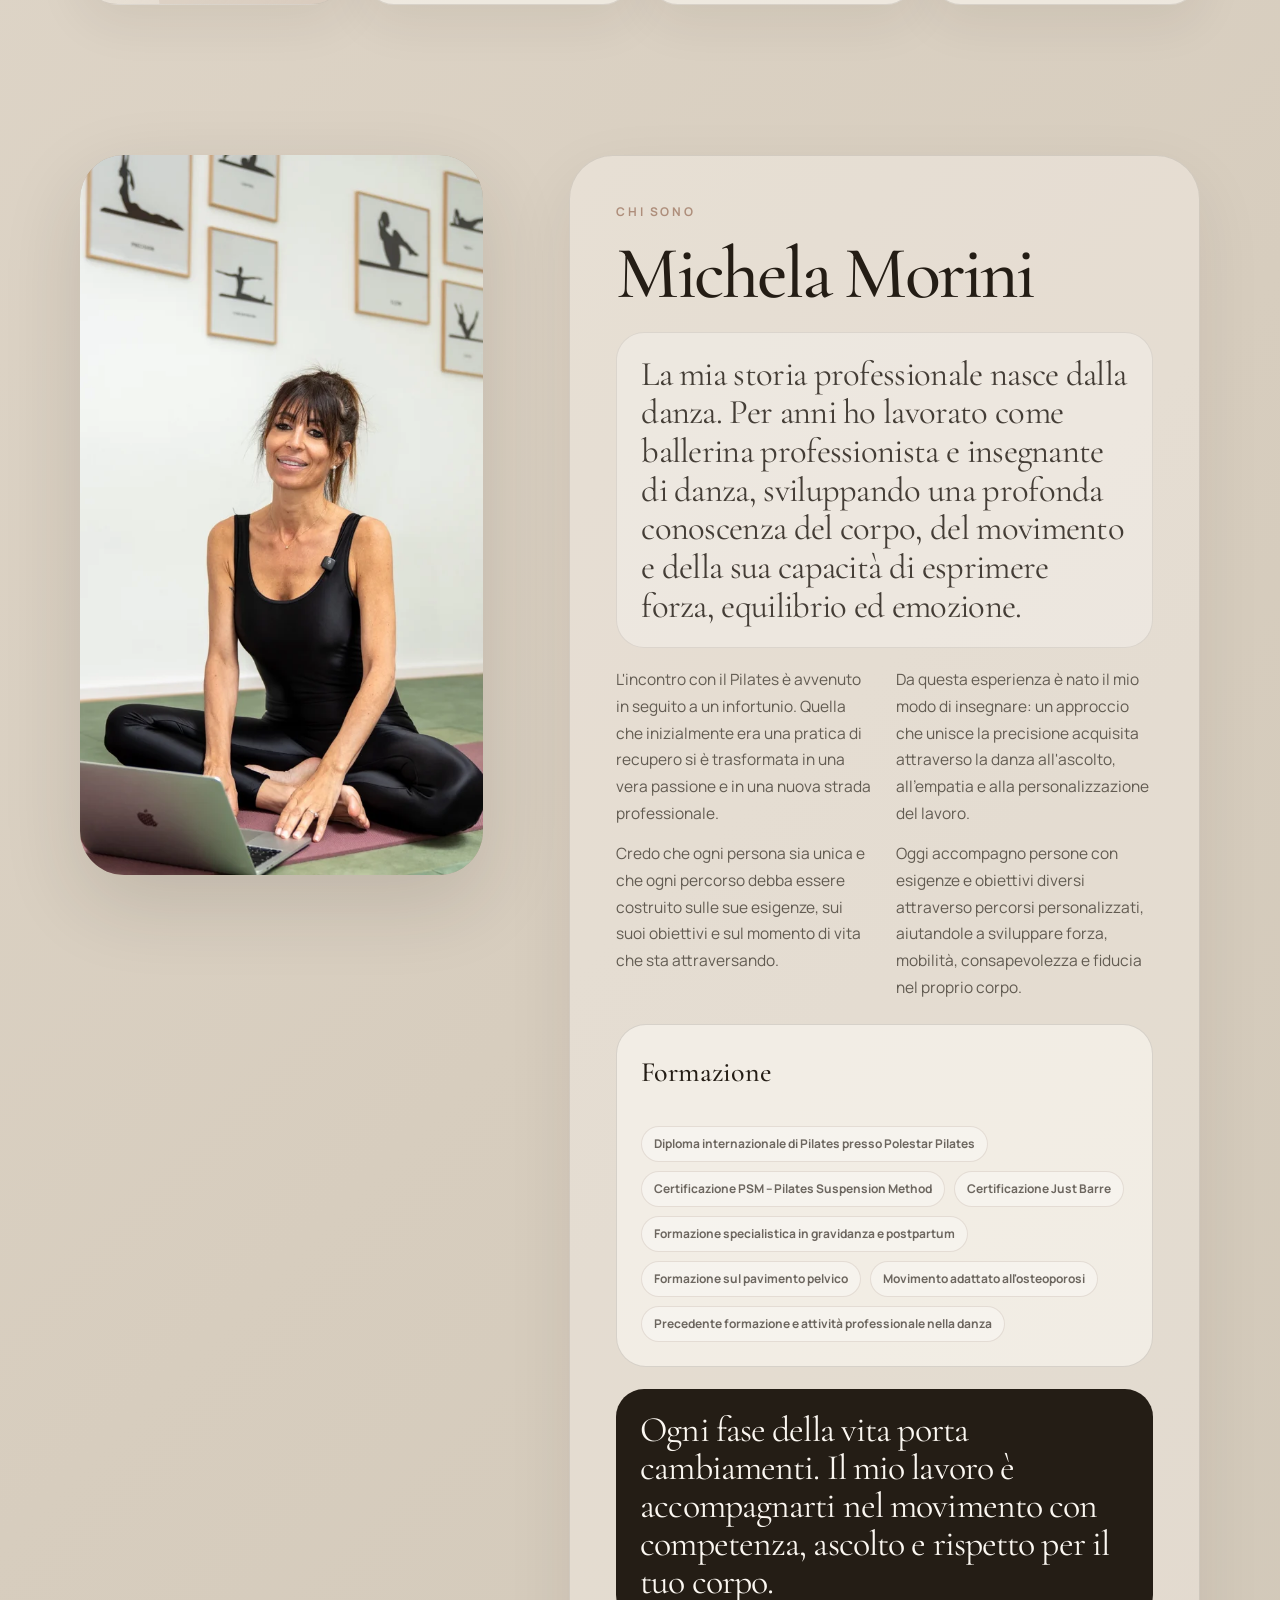
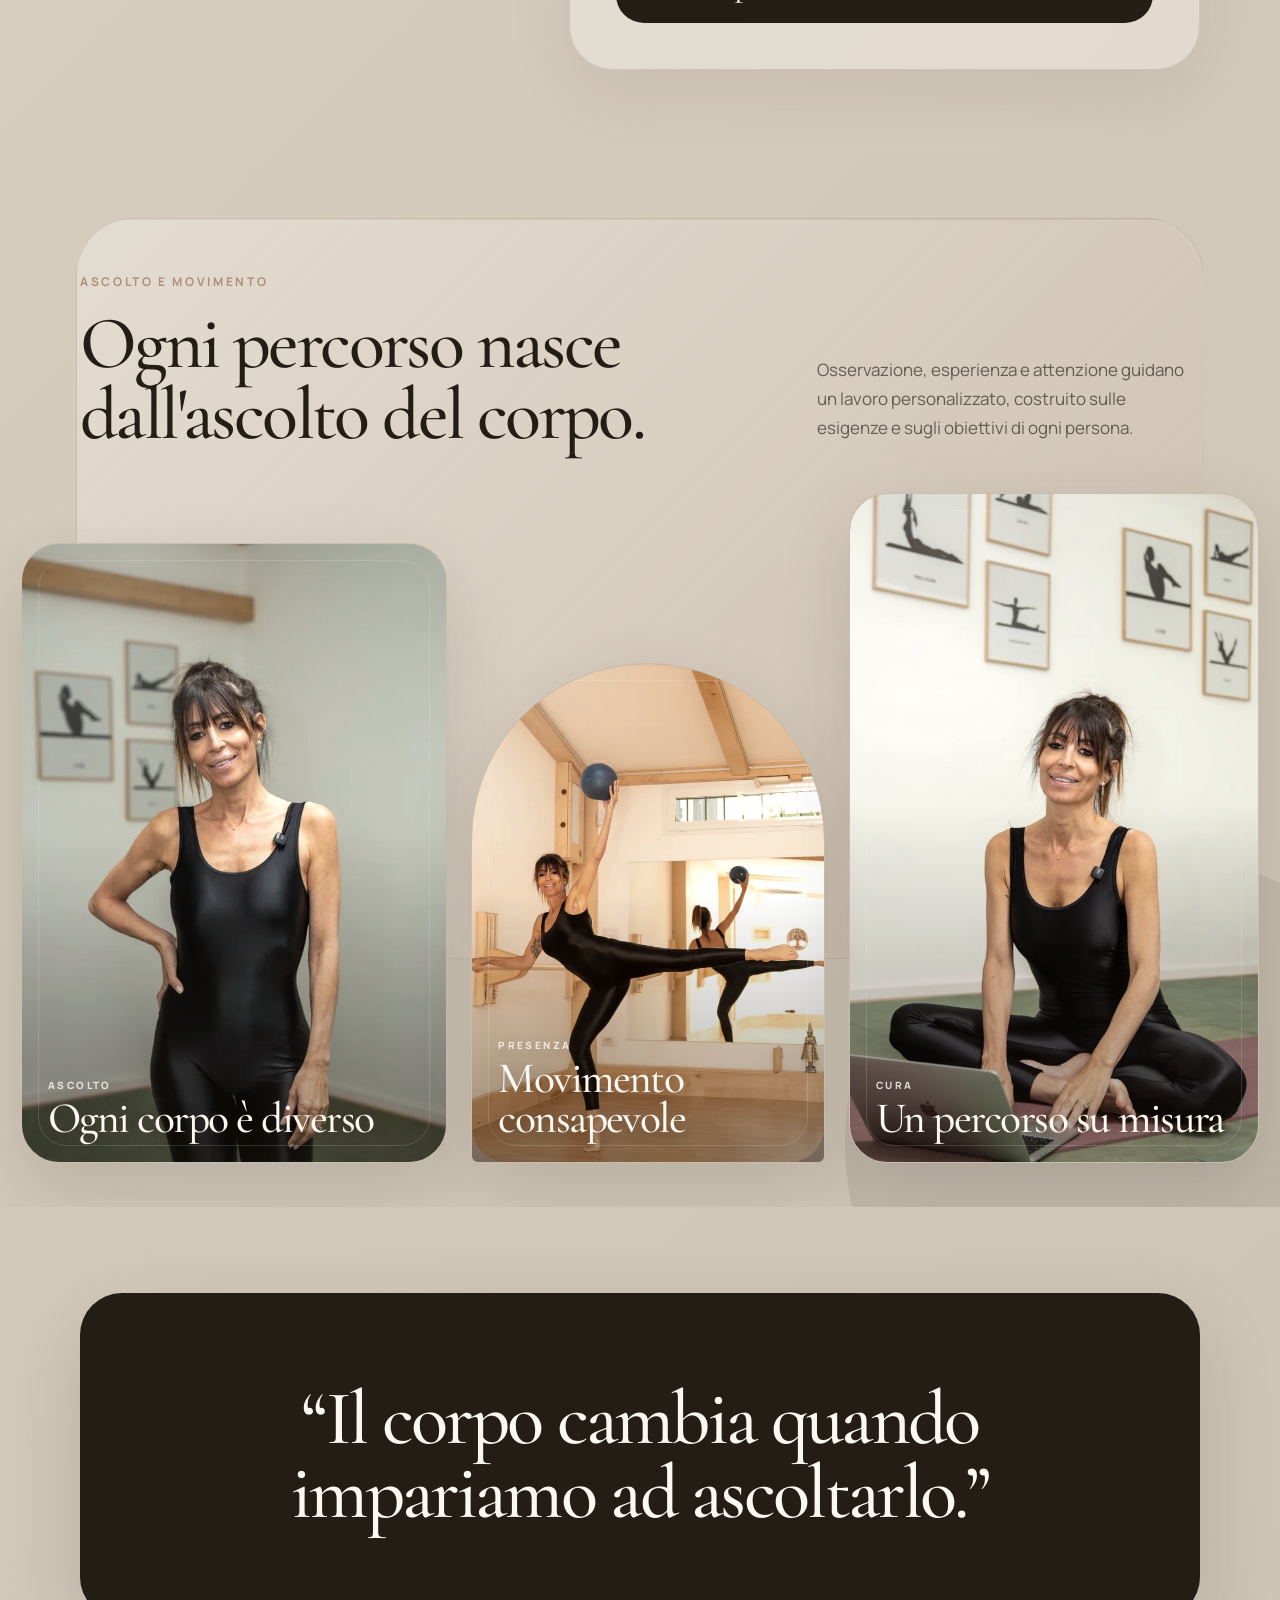
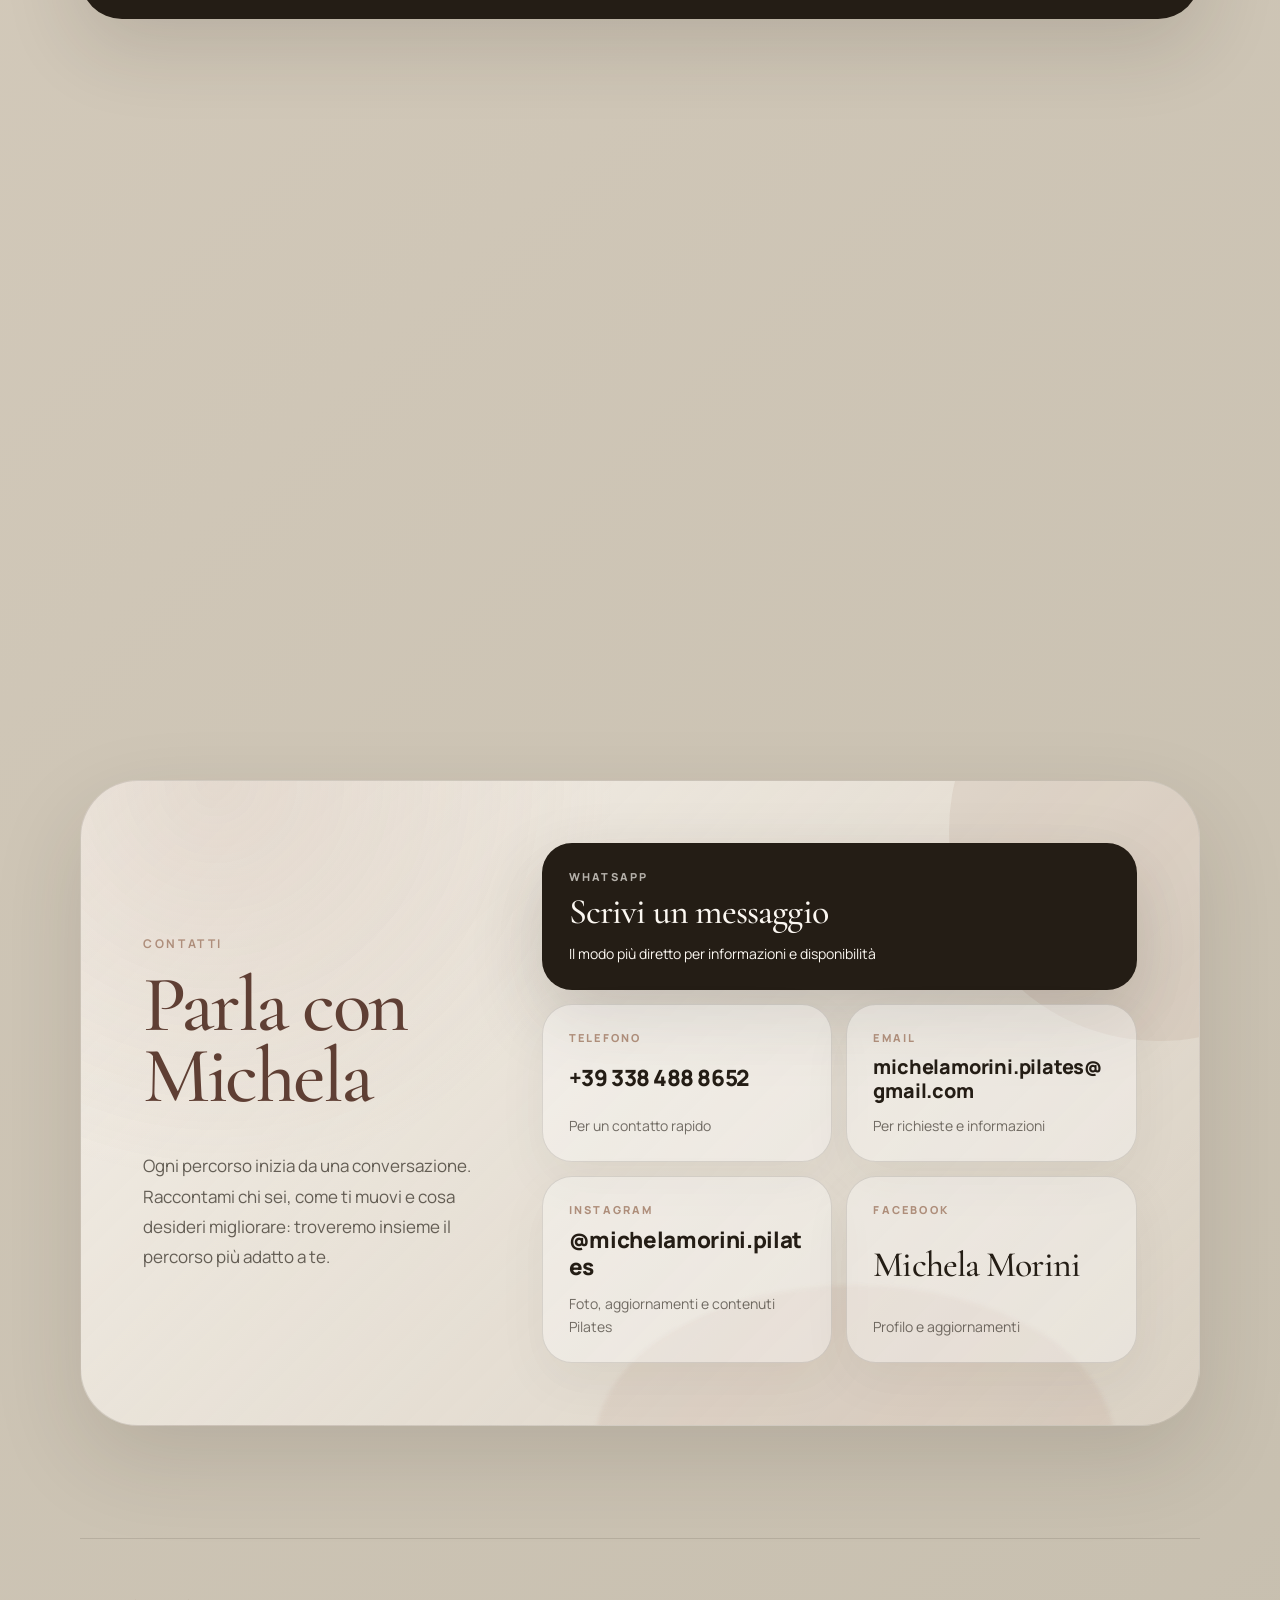
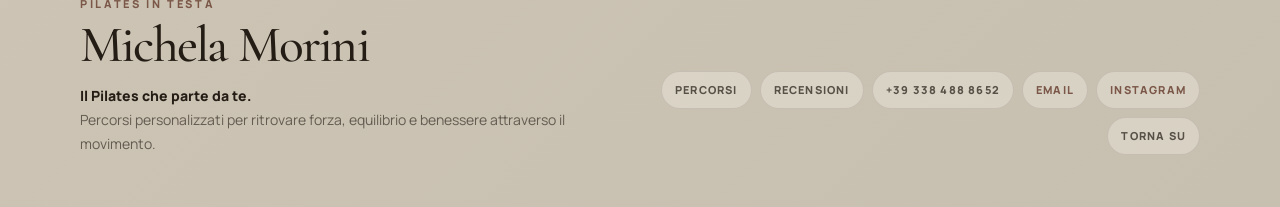
==== commit 2fe5f541: "revisione testi" ====
--- a/index.html
+++ b/index.html
@@ -4,7 +4,7 @@
   <meta charset="utf-8" />
   <meta name="viewport" content="width=device-width, initial-scale=1" />
   <title>Michela Morini | Pilates in Testa</title>
-  <meta name="description" content="Pilates in Testa di Michela Morini. Lezioni online di Pilates personalizzate per postura, forza, mobilità e movimento consapevole." />
+  <meta name="description" content="Pilates in Testa di Michela Morini. Percorsi personalizzati di Pilates online, individuali, piccoli gruppi, gravidanza e postpartum." />
   <meta name="theme-color" content="#e6ddd1" />
   <meta property="og:title" content="Michela Morini | Pilates in Testa" />
   <meta property="og:description" content="Pilates, postura e movimento consapevole con Michela Morini." />
@@ -44,7 +44,7 @@
           <p class="lead">Ti aiuto a migliorare postura, forza e mobilità attraverso un metodo di Pilates personalizzato, costruito sulle esigenze del tuo corpo.</p>
           <div class="hero-meta hero-meta-circles" aria-label="Specializzazioni e percorsi">
             <span>Pilates</span>
-            <span>Gravidanza e post</span>
+            <span>Gravidanza e postpartum</span>
             <span>Riabilitazione pavimento pelvico</span>
             <span>Pilates Suspension Method</span>
             <span>JustBarre</span>
@@ -67,22 +67,27 @@
       </div>
     </section>
 
+    <section class="statement statement-refined section-shell reveal">
+      <h2>Un percorso che si adatta a te, non il contrario.</h2>
+      <p>Pilates personalizzato per sviluppare forza, equilibrio e consapevolezza attraverso il movimento.</p>
+    </section>
+
     <section class="feature-band">
       <div class="section-shell feature-grid">
         <article class="feature-card reveal">
           <img src="assets/img/detail-breath.webp" alt="Dettaglio pratica Pilates e respiro">
           <h3>Ascolto</h3>
-          <p>Il corpo viene guidato con attenzione, rispettando tempi, limiti e obiettivi personali.</p>
+          <p>Ogni percorso nasce dall'osservazione e dall'ascolto. Il lavoro viene adattato alle esigenze, agli obiettivi e al momento di vita di ogni persona.</p>
         </article>
         <article class="feature-card reveal">
           <img src="assets/img/detail-pelvis.webp" alt="Dettaglio anatomia e bacino">
-          <h3>Tecnica</h3>
-          <p>Ogni movimento ha una logica: postura, respirazione e controllo lavorano insieme.</p>
+          <h3>Precisione</h3>
+          <p>Ogni esercizio ha uno scopo. Postura, respirazione e controllo si integrano in un movimento consapevole ed efficace.</p>
         </article>
         <article class="feature-card reveal">
           <img src="assets/img/detail-mat.webp" alt="Tappetino Pilates in ambiente luminoso">
-          <h3>Costanza</h3>
-          <p>Il cambiamento nasce da una pratica regolare, sostenibile e ben costruita.</p>
+          <h3>Continuità</h3>
+          <p>I risultati nascono da un lavoro costante e sostenibile nel tempo, costruito passo dopo passo.</p>
         </article>
       </div>
     </section>
@@ -90,69 +95,105 @@
     <section class="section-shell cards-section" id="percorsi">
       <div class="center-heading reveal">
         <p class="eyebrow">Percorsi</p>
-        <h2>Lezioni online, precise e personalizzate.</h2>
-      </div>
-      <div class="cards-grid cards-grid-single">
+        <h2>Un percorso che si adatta a te, non il contrario.</h2>
+      </div>
+      <div class="path-insight reveal">
+        <strong>Ogni percorso nasce dall'ascolto.</strong>
+        <p>Obiettivi, esigenze e possibilità reali della persona diventano il punto di partenza della lezione.</p>
+      </div>
+      <div class="cards-grid cards-grid-priority">
         <article class="service-card service-card-online reveal">
+          <span>01</span>
           <p class="online-kicker">Studio virtuale</p>
-          <h3>Lezioni online</h3>
-          <p>Un percorso guidato a distanza, costruito sul tuo corpo e sui tuoi obiettivi. Michela osserva, corregge e accompagna ogni movimento in diretta, mantenendo qualità, attenzione e continuità anche da casa.</p>
-          <div class="online-note">
-            <strong>Ogni percorso nasce dall'ascolto.</strong>
-            <span>Obiettivi, esigenze e possibilità reali della persona diventano il punto di partenza della lezione.</span>
-          </div>
-        </article>
-      </div>
-    </section>
-
-    <section class="section-shell about" id="chisono">
-      <div class="about-media reveal">
+          <h3>Online</h3>
+          <p>Lezioni in diretta ovunque tu sia. Un percorso personalizzato con guida costante, correzioni e continuità nel lavoro sul corpo.</p>
+        </article>
+        <article class="service-card reveal">
+          <span>02</span>
+          <h3>Individuali</h3>
+          <p>Uno spazio dedicato solo a te. Lavoriamo insieme su postura, mobilità, forza e consapevolezza corporea, rispettando il tuo ritmo e i tuoi obiettivi.</p>
+        </article>
+        <article class="service-card reveal">
+          <span>03</span>
+          <h3>Duetti e piccoli gruppi</h3>
+          <p>Condividere il percorso può essere stimolante e motivante. Le lezioni mantengono attenzione e personalizzazione, in un contesto dinamico e coinvolgente.</p>
+        </article>
+        <article class="service-card reveal">
+          <span>04</span>
+          <h3>Gravidanza e postpartum</h3>
+          <p>Un percorso sicuro e rispettoso dei cambiamenti del corpo. Movimento, respiro e ascolto per accompagnarti durante la gravidanza e nel recupero dopo il parto.</p>
+        </article>
+      </div>
+    </section>
+
+    <section class="section-shell about about-redesigned" id="chisono">
+      <div class="about-media about-media-sticky reveal">
         <img src="assets/img/about.webp" alt="Michela Morini durante una lezione online">
       </div>
-      <div class="about-copy reveal">
+      <div class="about-copy about-copy-card reveal">
         <p class="eyebrow">Chi sono</p>
         <h2>Michela Morini</h2>
-        <p>Ex ballerina, Michela incontra il Pilates dopo un infortunio e ne scopre il valore come pratica di recupero, benessere e trasformazione personale.</p>
-        <p>Da questa esperienza nasce un modo di insegnare preciso, empatico e molto attento al singolo. Ogni persona viene accompagnata passo dopo passo, con esercizi adattati al proprio livello, ai propri obiettivi e al proprio momento di vita.</p>
-        <div class="credentials">
-          <strong>Diploma internazionale Polestar Pilates</strong>
-          <span>Specializzazione in gravidanza e post-gravidanza</span>
-        </div>
+
+        <div class="about-intro">
+          <p>La mia storia professionale nasce dalla danza. Per anni ho lavorato come ballerina professionista e insegnante di danza, sviluppando una profonda conoscenza del corpo, del movimento e della sua capacità di esprimere forza, equilibrio ed emozione.</p>
+        </div>
+
+        <div class="about-story-grid">
+          <p>L'incontro con il Pilates è avvenuto in seguito a un infortunio. Quella che inizialmente era una pratica di recupero si è trasformata in una vera passione e in una nuova strada professionale.</p>
+          <p>Da questa esperienza è nato il mio modo di insegnare: un approccio che unisce la precisione acquisita attraverso la danza all'ascolto, all'empatia e alla personalizzazione del lavoro.</p>
+          <p>Credo che ogni persona sia unica e che ogni percorso debba essere costruito sulle sue esigenze, sui suoi obiettivi e sul momento di vita che sta attraversando.</p>
+          <p>Oggi accompagno persone con esigenze e obiettivi diversi attraverso percorsi personalizzati, aiutandole a sviluppare forza, mobilità, consapevolezza e fiducia nel proprio corpo.</p>
+        </div>
+
+        <div class="credentials credentials-list training-panel">
+          <strong>Formazione</strong>
+          <ul>
+            <li>Diploma internazionale di Pilates presso Polestar Pilates</li>
+            <li>Certificazione PSM – Pilates Suspension Method</li>
+            <li>Certificazione Just Barre</li>
+            <li>Formazione specialistica in gravidanza e postpartum</li>
+            <li>Formazione sul pavimento pelvico</li>
+            <li>Movimento adattato all'osteoporosi</li>
+            <li>Precedente formazione e attività professionale nella danza</li>
+          </ul>
+        </div>
+
+        <blockquote class="about-quote">Ogni fase della vita porta cambiamenti. Il mio lavoro è accompagnarti nel movimento con competenza, ascolto e rispetto per il tuo corpo.</blockquote>
       </div>
     </section>
 
     <section class="gallery-section studio-movement" aria-labelledby="studio-movement-title">
       <div class="section-shell gallery-head reveal">
-        <p class="eyebrow">Studio e movimento</p>
-        <h2 id="studio-movement-title">Un ambiente essenziale, caldo, concreto.</h2>
-        <p class="gallery-intro">Luce naturale, linee pulite e lavoro sul corpo: ogni immagine racconta una pratica precisa, controllata e personale.</p>
-      </div>
-      <div class="gallery-row gallery-editorial" aria-label="Galleria studio e movimento">
+        <p class="eyebrow">Ascolto e movimento</p>
+        <h2 id="studio-movement-title">Ogni percorso nasce dall'ascolto del corpo.</h2>
+        <p class="gallery-intro">Osservazione, esperienza e attenzione guidano un lavoro personalizzato, costruito sulle esigenze e sugli obiettivi di ogni persona.</p>
+      </div>
+      <div class="gallery-row gallery-editorial" aria-label="Galleria ascolto e movimento">
         <figure class="photo-card photo-card-large reveal">
-          <img src="assets/img/movement-1.webp" alt="Michela durante una pratica con Pilates ring">
-          <figcaption><span>Controllo</span><strong>Forza fluida</strong></figcaption>
+          <img src="assets/img/movement-3.webp" alt="Michela durante un esercizio alla sbarra">
+          <figcaption><span>Ascolto</span><strong>Ogni corpo è diverso</strong></figcaption>
         </figure>
         <figure class="photo-card photo-card-soft reveal">
-          <img src="assets/img/movement-2.webp" alt="Michela durante una pratica con palla">
-          <figcaption><span>Respiro</span><strong>Presenza</strong></figcaption>
+          <img src="assets/img/movement-1.webp" alt="Michela durante una pratica con Pilates ring">
+          <figcaption><span>Presenza</span><strong>Movimento consapevole</strong></figcaption>
         </figure>
         <figure class="photo-card photo-card-tall reveal">
-          <img src="assets/img/movement-3.webp" alt="Michela durante un esercizio alla sbarra">
-          <figcaption><span>Precisione</span><strong>Allineamento</strong></figcaption>
+          <img src="assets/img/about.webp" alt="Ritratto di Michela Morini nello studio">
+          <figcaption><span>Cura</span><strong>Un percorso su misura</strong></figcaption>
         </figure>
       </div>
     </section>
 
     <section class="quote-section">
       <div class="section-shell quote-inner reveal">
-        <p>“Il corpo cambia quando impariamo ad ascoltarlo davvero.”</p>
+        <p>“Il corpo cambia quando impariamo ad ascoltarlo.”</p>
       </div>
     </section>
 
     <section class="section-shell reviews" id="recensioni">
       <div class="center-heading reveal">
         <p class="eyebrow">Recensioni</p>
-        <h2>Cosa dicono le persone che si allenano con Michela</h2>
+        <h2>Le parole di chi ha scelto di allenarsi con me</h2>
       </div>
       <div class="reviews-grid">
         <article class="review-card reveal">
@@ -172,25 +213,36 @@
     </section>
 
     <section class="section-shell contact contact-refined contact-simple" id="contatti">
-      <div class="contact-panel contact-panel-simple reveal">
-        <div class="contact-copy contact-simple-copy">
+      <div class="contact-panel contact-panel-simple contact-polished reveal">
+        <div class="contact-copy contact-simple-copy contact-headline">
           <p class="eyebrow">Contatti</p>
           <h2>Parla con Michela</h2>
           <p>Ogni percorso inizia da una conversazione. Raccontami chi sei, come ti muovi e cosa desideri migliorare: troveremo insieme il percorso più adatto a te.</p>
-
-        </div>
-
-        <div class="contact-channels" aria-label="Recapiti Michela Morini">
-          <a class="channel-card channel-primary" href="https://wa.me/393384888652?text=Ciao%20Michela%2C%20vorrei%20informazioni%20sulle%20lezioni%20di%20Pilates" target="_blank" rel="noopener">
+        </div>
+
+        <div class="contact-channels contact-channels-polished" aria-label="Recapiti Michela Morini">
+          <a class="channel-card channel-primary channel-wide" href="https://wa.me/393384888652?text=Ciao%20Michela%2C%20vorrei%20informazioni%20sulle%20lezioni%20di%20Pilates" target="_blank" rel="noopener">
             <span>WhatsApp</span>
             <strong>Scrivi un messaggio</strong>
-            <small>Risposta diretta per info e disponibilità</small>
+            <small>Il modo più diretto per informazioni e disponibilità</small>
           </a>
 
           <a class="channel-card" href="tel:+393384888652">
             <span>Telefono</span>
-            <strong>+39 338 488 8652</strong>
+            <strong class="channel-value-compact">+39 338 488 8652</strong>
             <small>Per un contatto rapido</small>
+          </a>
+
+          <a class="channel-card" href="mailto:michelamorini.pilates@gmail.com">
+            <span>Email</span>
+            <strong class="channel-value-mail">michelamorini.pilates@gmail.com</strong>
+            <small>Per richieste e informazioni</small>
+          </a>
+
+          <a class="channel-card" href="https://www.instagram.com/michelamorini.pilates/" target="_blank" rel="noopener">
+            <span>Instagram</span>
+            <strong class="channel-value-social">@michelamorini.pilates</strong>
+            <small>Foto, aggiornamenti e contenuti Pilates</small>
           </a>
 
           <a class="channel-card" href="https://www.facebook.com/michela.morini.5?utm_source=ig&utm_medium=social&utm_content=link_in_bio" target="_blank" rel="noopener">
@@ -198,12 +250,6 @@
             <strong>Michela Morini</strong>
             <small>Profilo e aggiornamenti</small>
           </a>
-
-          <a class="channel-card" href="https://www.instagram.com/michelamorini.pilates/" target="_blank" rel="noopener">
-            <span>Instagram</span>
-            <strong>@michelamorini.pilates</strong>
-            <small>Foto, aggiornamenti e contenuti Pilates</small>
-          </a>
         </div>
       </div>
     </section>
@@ -213,12 +259,13 @@
     <div class="footer-brand">
       <span class="footer-kicker">Pilates in Testa</span>
       <strong>Michela Morini</strong>
-      <p>Allenare il corpo, educare il movimento: Pilates personalizzato, consapevole e costruito sulle esigenze reali della persona.</p>
+      <p><b>Il Pilates che parte da te.</b><br>Percorsi personalizzati per ritrovare forza, equilibrio e benessere attraverso il movimento.</p>
     </div>
     <div class="footer-links" aria-label="Collegamenti footer">
       <a href="#percorsi">Percorsi</a>
       <a href="#recensioni">Recensioni</a>
       <a href="tel:+393384888652">+39 338 488 8652</a>
+      <a href="mailto:michelamorini.pilates@gmail.com">Email</a>
       <a href="https://www.instagram.com/michelamorini.pilates/" target="_blank" rel="noopener">Instagram</a>
       <a href="#top">Torna su</a>
     </div>
--- a/assets/css/style.css
+++ b/assets/css/style.css
@@ -870,3 +870,382 @@
   .online-note{padding:19px 20px;border-radius:22px;}
   .service-card-online h3{font-size:44px;}
 }
+
+
+/* === Patch testi Michela - razionalizzazione contenuti definitiva === */
+.statement-refined{
+  margin-top: clamp(18px, 3vw, 40px);
+  margin-bottom: 0;
+  padding: clamp(44px, 6vw, 78px) clamp(18px, 4vw, 58px);
+  border-block: 1px solid var(--line);
+}
+.statement-refined h2{
+  max-width: 980px;
+  margin: 0;
+  font-family: var(--serif);
+  font-size: clamp(42px, 5.4vw, 76px);
+  font-weight: 500;
+  line-height: .98;
+  letter-spacing: -.035em;
+  color: var(--ink);
+}
+.statement-refined p{
+  max-width: 720px;
+  margin: 20px 0 0;
+  font-family: var(--sans);
+  font-size: clamp(16px, 1.4vw, 20px);
+  line-height: 1.75;
+  letter-spacing: 0;
+  color: rgba(36,29,21,.66);
+}
+.feature-band{
+  margin-top: 0;
+}
+.feature-card h3{
+  color: var(--ink);
+}
+.feature-card p{
+  font-size: 15.5px;
+  line-height: 1.72;
+}
+.cards-grid-priority{
+  grid-template-columns: repeat(4, minmax(0, 1fr));
+}
+.cards-grid-priority .service-card{
+  min-height: 350px;
+}
+.cards-grid-priority .service-card h3{
+  font-size: clamp(31px, 2.7vw, 42px);
+  margin-top: 34px;
+}
+.cards-grid-priority .service-card p{
+  font-size: 15px;
+  line-height: 1.72;
+}
+.cards-grid-priority .service-card-online{
+  padding: 28px;
+}
+.cards-grid-priority .service-card-online h3{
+  margin-top: 8px;
+  font-size: clamp(38px, 3.8vw, 56px);
+}
+.cards-grid-priority .service-card-online .online-note{
+  margin-top: auto;
+  padding: 18px;
+  border-radius: 22px;
+}
+.cards-grid-priority .service-card-online .online-note strong{
+  font-size: clamp(23px, 2.2vw, 31px);
+}
+.credentials-list{
+  gap: 16px;
+}
+.credentials-list ul{
+  margin: 0;
+  padding-left: 18px;
+  display: grid;
+  gap: 8px;
+  color: rgba(36,29,21,.68);
+}
+.credentials-list li{
+  padding-left: 2px;
+}
+.about-quote{
+  margin: 28px 0 0;
+  padding: 24px 26px;
+  border-left: 3px solid var(--brand-brown);
+  border-radius: 0 24px 24px 0;
+  background: rgba(251,247,241,.48);
+  font-family: var(--serif);
+  font-size: clamp(25px, 2.6vw, 36px);
+  line-height: 1.12;
+  letter-spacing: -.02em;
+  color: var(--ink);
+}
+.gallery-intro{
+  font-size: 17px;
+  line-height: 1.72;
+}
+.photo-card figcaption strong{
+  max-width: 360px;
+}
+.reviews .center-heading{
+  max-width: 900px;
+}
+.contact-channels{
+  grid-template-columns: repeat(2, minmax(0, 1fr));
+}
+.channel-primary{
+  grid-column: 1 / -1;
+}
+.channel-card[href^="mailto:"] strong{
+  font-family: var(--sans);
+  font-size: clamp(16px, 1.4vw, 20px);
+  font-weight: 800;
+  letter-spacing: -.01em;
+  line-height: 1.25;
+  word-break: break-word;
+}
+.footer-brand p b{
+  color: var(--ink);
+  font-weight: 800;
+}
+.footer-links a[href^="mailto:"]{
+  color: var(--brand-brown);
+}
+@media (max-width: 1120px){
+  .cards-grid-priority{
+    grid-template-columns: repeat(2, minmax(0, 1fr));
+  }
+  .cards-grid-priority .service-card-online{
+    grid-column: 1 / -1;
+  }
+}
+@media (max-width: 720px){
+  .statement-refined{
+    padding-inline: 0;
+    margin-top: 8px;
+  }
+  .statement-refined h2{
+    font-size: 42px;
+  }
+  .cards-grid-priority{
+    grid-template-columns: 1fr;
+  }
+  .cards-grid-priority .service-card-online{
+    grid-column: auto;
+  }
+  .cards-grid-priority .service-card{
+    min-height: auto;
+  }
+  .about-quote{
+    padding: 20px;
+    font-size: 25px;
+  }
+  .contact-channels{
+    grid-template-columns: 1fr;
+  }
+  .channel-primary{
+    grid-column: auto;
+  }
+}
+
+
+/* === Patch layout refine: percorsi, chi sono, contatti === */
+.path-insight{
+  max-width: 860px;
+  margin: -10px auto 34px;
+  padding: clamp(22px,3vw,32px) clamp(24px,4vw,44px);
+  border-radius: 34px;
+  border: 1px solid rgba(123,87,72,.16);
+  background: linear-gradient(135deg, rgba(251,247,241,.72), rgba(230,221,209,.42));
+  box-shadow: 0 22px 62px rgba(36,29,21,.075);
+  text-align: center;
+}
+.path-insight strong{
+  display:block;
+  font-family: var(--serif);
+  font-size: clamp(34px,4.2vw,58px);
+  line-height: .95;
+  font-weight: 500;
+  letter-spacing: -.035em;
+  color: var(--ink);
+}
+.path-insight p{
+  max-width: 620px;
+  margin: 14px auto 0;
+  color: rgba(36,29,21,.66);
+  font-size: 16px;
+  line-height: 1.7;
+}
+.cards-grid-priority{
+  grid-template-columns: repeat(4, minmax(0, 1fr));
+  align-items: stretch;
+}
+.cards-grid-priority .service-card{
+  min-height: 390px;
+  padding: 28px;
+}
+.cards-grid-priority .service-card h3{
+  font-size: clamp(34px,3.45vw,52px);
+  line-height: .94;
+  margin-top: 32px;
+}
+.cards-grid-priority .service-card p:not(.online-kicker){
+  font-size: 15.5px;
+  line-height: 1.7;
+}
+.cards-grid-priority .service-card-online h3{margin-top:22px;}
+
+.about-redesigned{
+  grid-template-columns: minmax(300px,.78fr) minmax(0,1.22fr);
+  align-items: start;
+  padding-top: 54px;
+}
+.about-media-sticky{
+  position: sticky;
+  top: 108px;
+  border-radius: 44px;
+}
+.about-media-sticky img{
+  height: min(720px, calc(100vh - 140px));
+  min-height: 560px;
+  object-position: center top;
+}
+.about-copy-card{
+  padding: clamp(26px,4vw,46px);
+  border: 1px solid rgba(36,29,21,.10);
+  border-radius: 44px;
+  background: rgba(251,247,241,.38);
+  box-shadow: 0 24px 68px rgba(36,29,21,.075);
+}
+.about-copy-card h2{margin-bottom: 22px;}
+.about-intro{
+  padding: 22px 24px;
+  border-radius: 28px;
+  background: rgba(255,255,255,.30);
+  border: 1px solid rgba(36,29,21,.09);
+  margin-bottom: 18px;
+}
+.about-intro p{
+  margin:0;
+  font-family: var(--serif);
+  font-size: clamp(25px,2.7vw,36px) !important;
+  line-height: 1.12;
+  letter-spacing: -.02em;
+  color: rgba(36,29,21,.84) !important;
+}
+.about-story-grid{
+  display:grid;
+  grid-template-columns: repeat(2, minmax(0,1fr));
+  gap: 14px 22px;
+  margin-top: 18px;
+}
+.about-story-grid p{
+  margin:0;
+  font-size: 15.5px !important;
+  line-height: 1.72;
+  color: rgba(36,29,21,.68) !important;
+}
+.training-panel{
+  margin-top: 24px;
+  padding: 24px;
+  border-radius: 30px;
+  background: rgba(251,247,241,.62);
+}
+.training-panel strong{
+  margin-bottom: 14px;
+}
+.training-panel ul{
+  display:flex;
+  flex-wrap:wrap;
+  gap: 9px;
+  padding:0;
+  margin:0;
+  list-style:none;
+}
+.training-panel li{
+  padding: 9px 12px;
+  border-radius: 999px;
+  border:1px solid rgba(123,87,72,.15);
+  background:rgba(255,255,255,.34);
+  font-size: 12px;
+  font-weight: 700;
+  line-height:1.35;
+  color:rgba(36,29,21,.66);
+}
+.about-quote{
+  margin: 22px 0 0;
+  padding: 22px 24px;
+  border-left: 0;
+  border-radius: 28px;
+  background: var(--ink);
+  color: var(--paper);
+  font-family: var(--serif);
+  font-size: clamp(25px,2.8vw,38px);
+  line-height: 1.06;
+  letter-spacing: -.025em;
+}
+
+.contact-polished{
+  grid-template-columns: minmax(280px,.72fr) minmax(0,1.28fr);
+  gap: clamp(26px,5vw,70px);
+  align-items: center;
+  padding: clamp(30px,5vw,62px);
+}
+.contact-headline{
+  min-height: auto;
+  justify-content: center;
+}
+.contact-headline h2{
+  font-size: clamp(54px,6.2vw,86px);
+  color: var(--brand-brown-dark);
+}
+.contact-headline p:not(.eyebrow){
+  max-width: 430px;
+  font-size: 17px;
+  line-height: 1.78;
+}
+.contact-channels-polished{
+  grid-template-columns: repeat(2, minmax(0,1fr));
+  gap: 14px;
+}
+.contact-channels-polished .channel-card{
+  min-height: 150px;
+  padding: 24px 26px;
+  border-radius: 30px;
+  align-content: start;
+  grid-template-rows: auto 1fr auto;
+}
+.contact-channels-polished .channel-wide{
+  grid-column: 1 / -1;
+  min-height: 128px;
+}
+.contact-channels-polished .channel-card strong{
+  align-self:center;
+  font-size: clamp(28px,2.8vw,38px);
+  line-height: 1;
+  overflow-wrap: anywhere;
+}
+.contact-channels-polished .channel-card small{
+  margin-top: 4px;
+}
+.contact-channels-polished .channel-value-compact,
+.contact-channels-polished .channel-value-mail,
+.contact-channels-polished .channel-value-social{
+  font-family: var(--sans);
+  font-size: clamp(18px,1.75vw,24px) !important;
+  font-weight: 850;
+  line-height: 1.18 !important;
+  letter-spacing: -.02em;
+}
+.contact-channels-polished .channel-value-mail{
+  font-size: clamp(15px,1.55vw,21px) !important;
+}
+@media (max-width: 1080px){
+  .cards-grid-priority{grid-template-columns: repeat(2, minmax(0,1fr));}
+  .cards-grid-priority .service-card{min-height: 310px;}
+}
+@media (max-width: 980px){
+  .about-redesigned{grid-template-columns:1fr;}
+  .about-media-sticky{position:relative;top:auto;}
+  .about-media-sticky img{height:560px;min-height:0;}
+  .contact-polished{grid-template-columns:1fr;}
+  .contact-headline p:not(.eyebrow){max-width:680px;}
+}
+@media (max-width: 720px){
+  .path-insight{text-align:left;border-radius:28px;margin-bottom:24px;}
+  .path-insight strong{font-size:36px;}
+  .cards-grid-priority{grid-template-columns:1fr;}
+  .cards-grid-priority .service-card{min-height:auto;}
+  .cards-grid-priority .service-card h3{font-size:42px;}
+  .about-copy-card{padding:0;border:0;background:transparent;box-shadow:none;}
+  .about-intro{padding:20px;border-radius:24px;}
+  .about-story-grid{grid-template-columns:1fr;gap:12px;}
+  .training-panel li{border-radius:16px;}
+  .contact-polished{border-radius:34px;}
+  .contact-headline h2{font-size:52px;}
+  .contact-channels-polished{grid-template-columns:1fr;}
+  .contact-channels-polished .channel-wide{grid-column:auto;}
+  .contact-channels-polished .channel-card{min-height:118px;border-radius:24px;}
+}
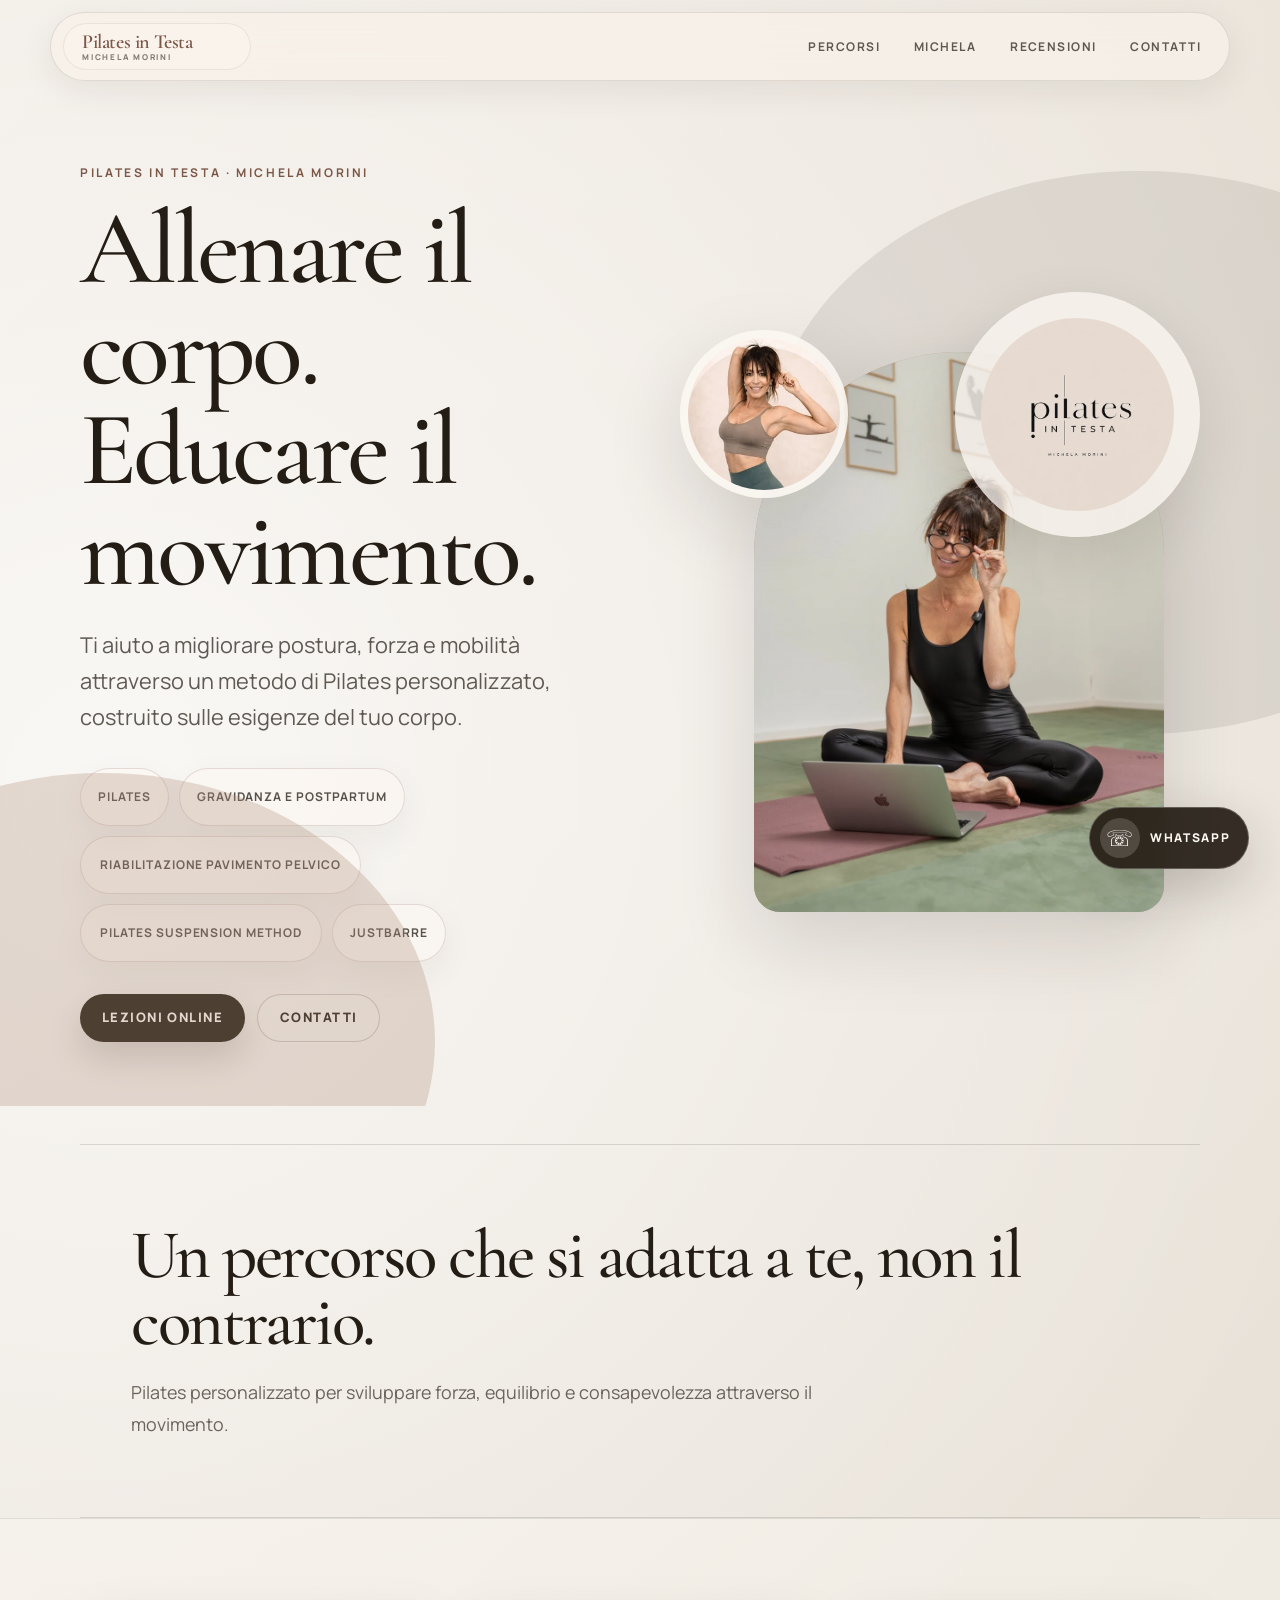
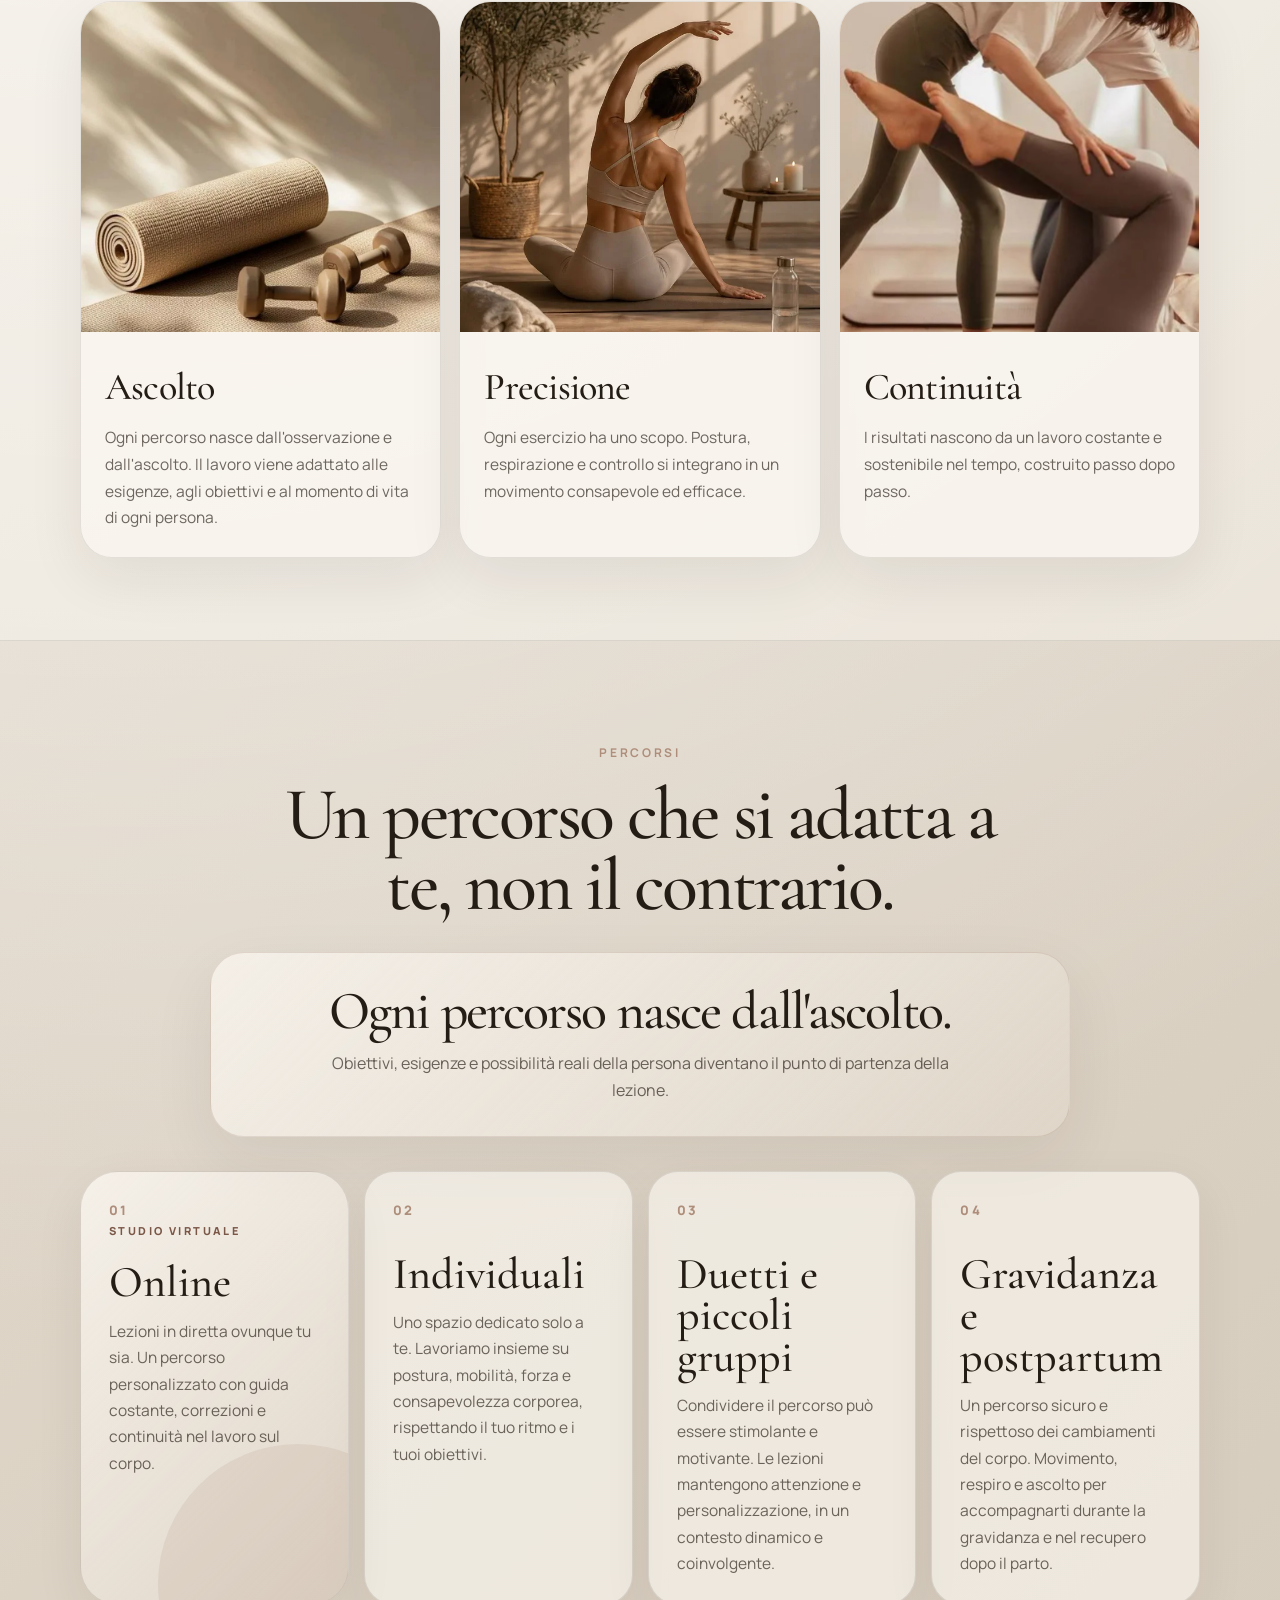
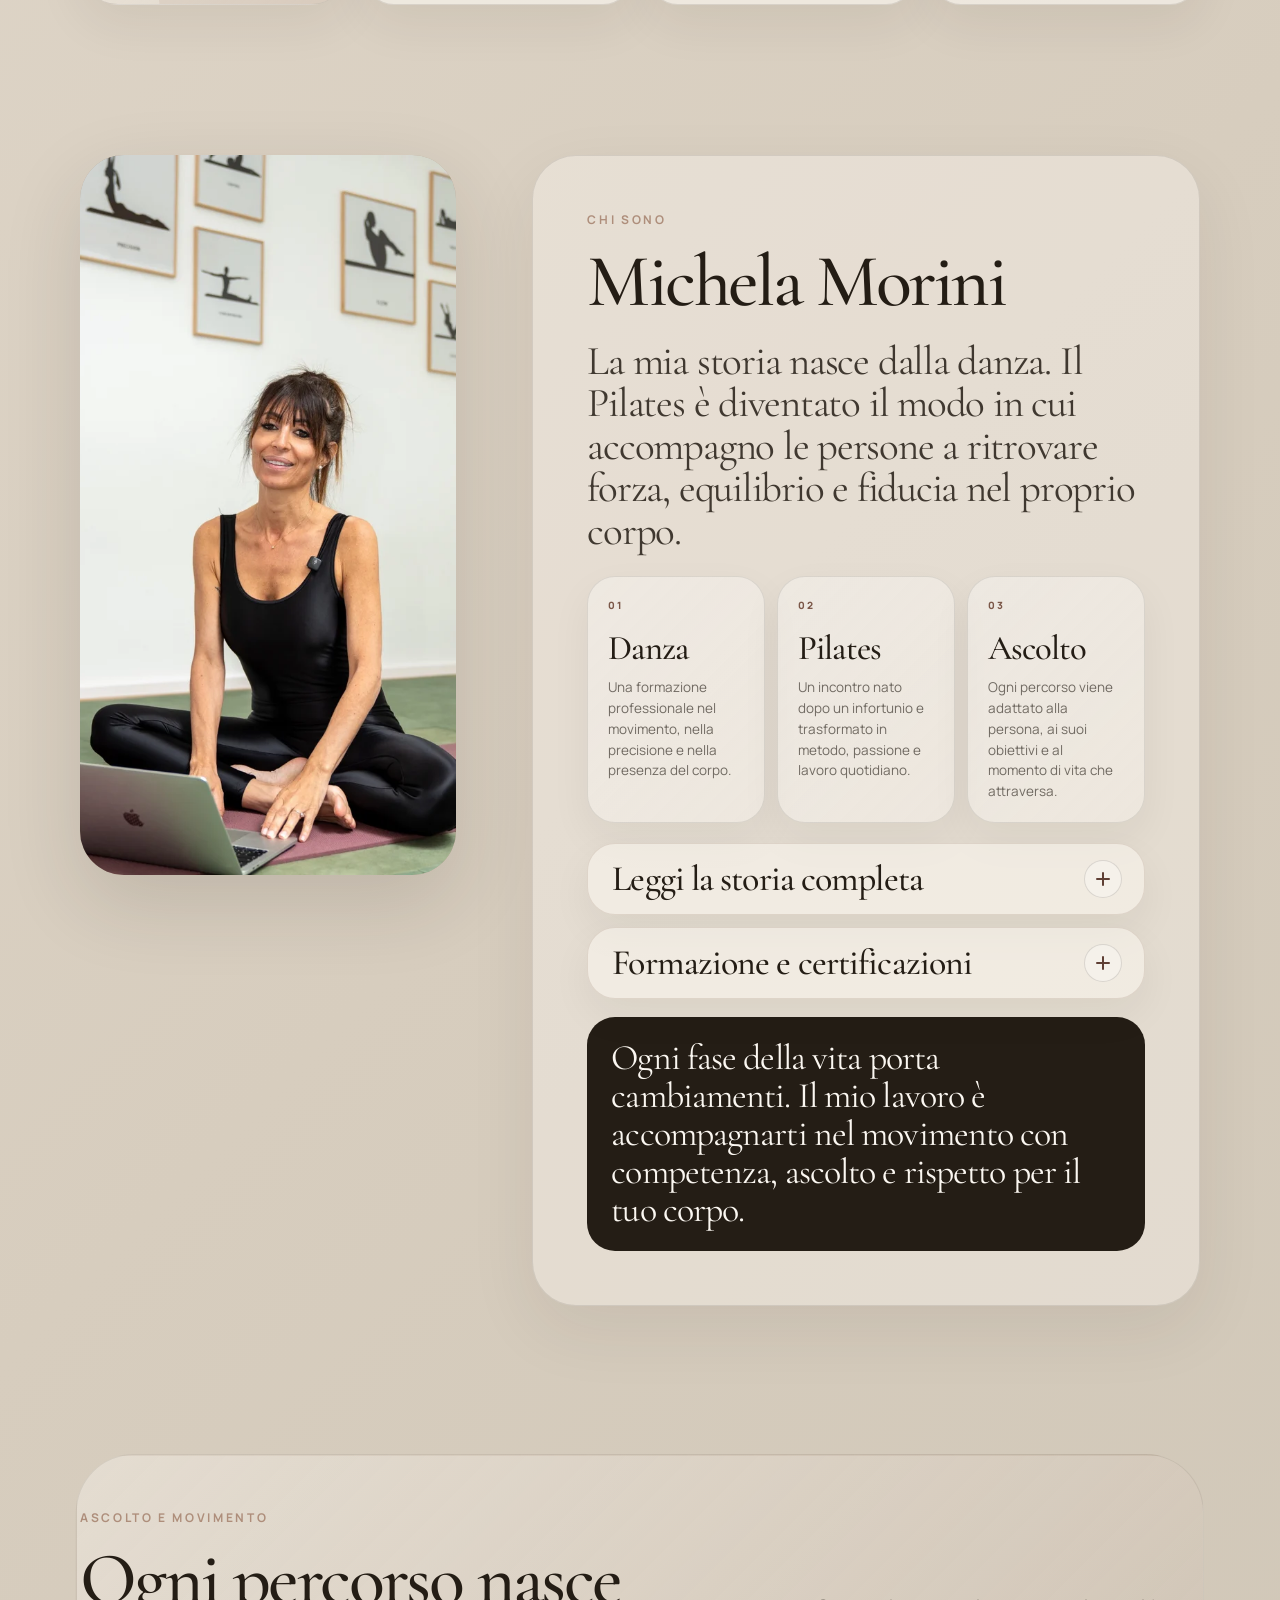
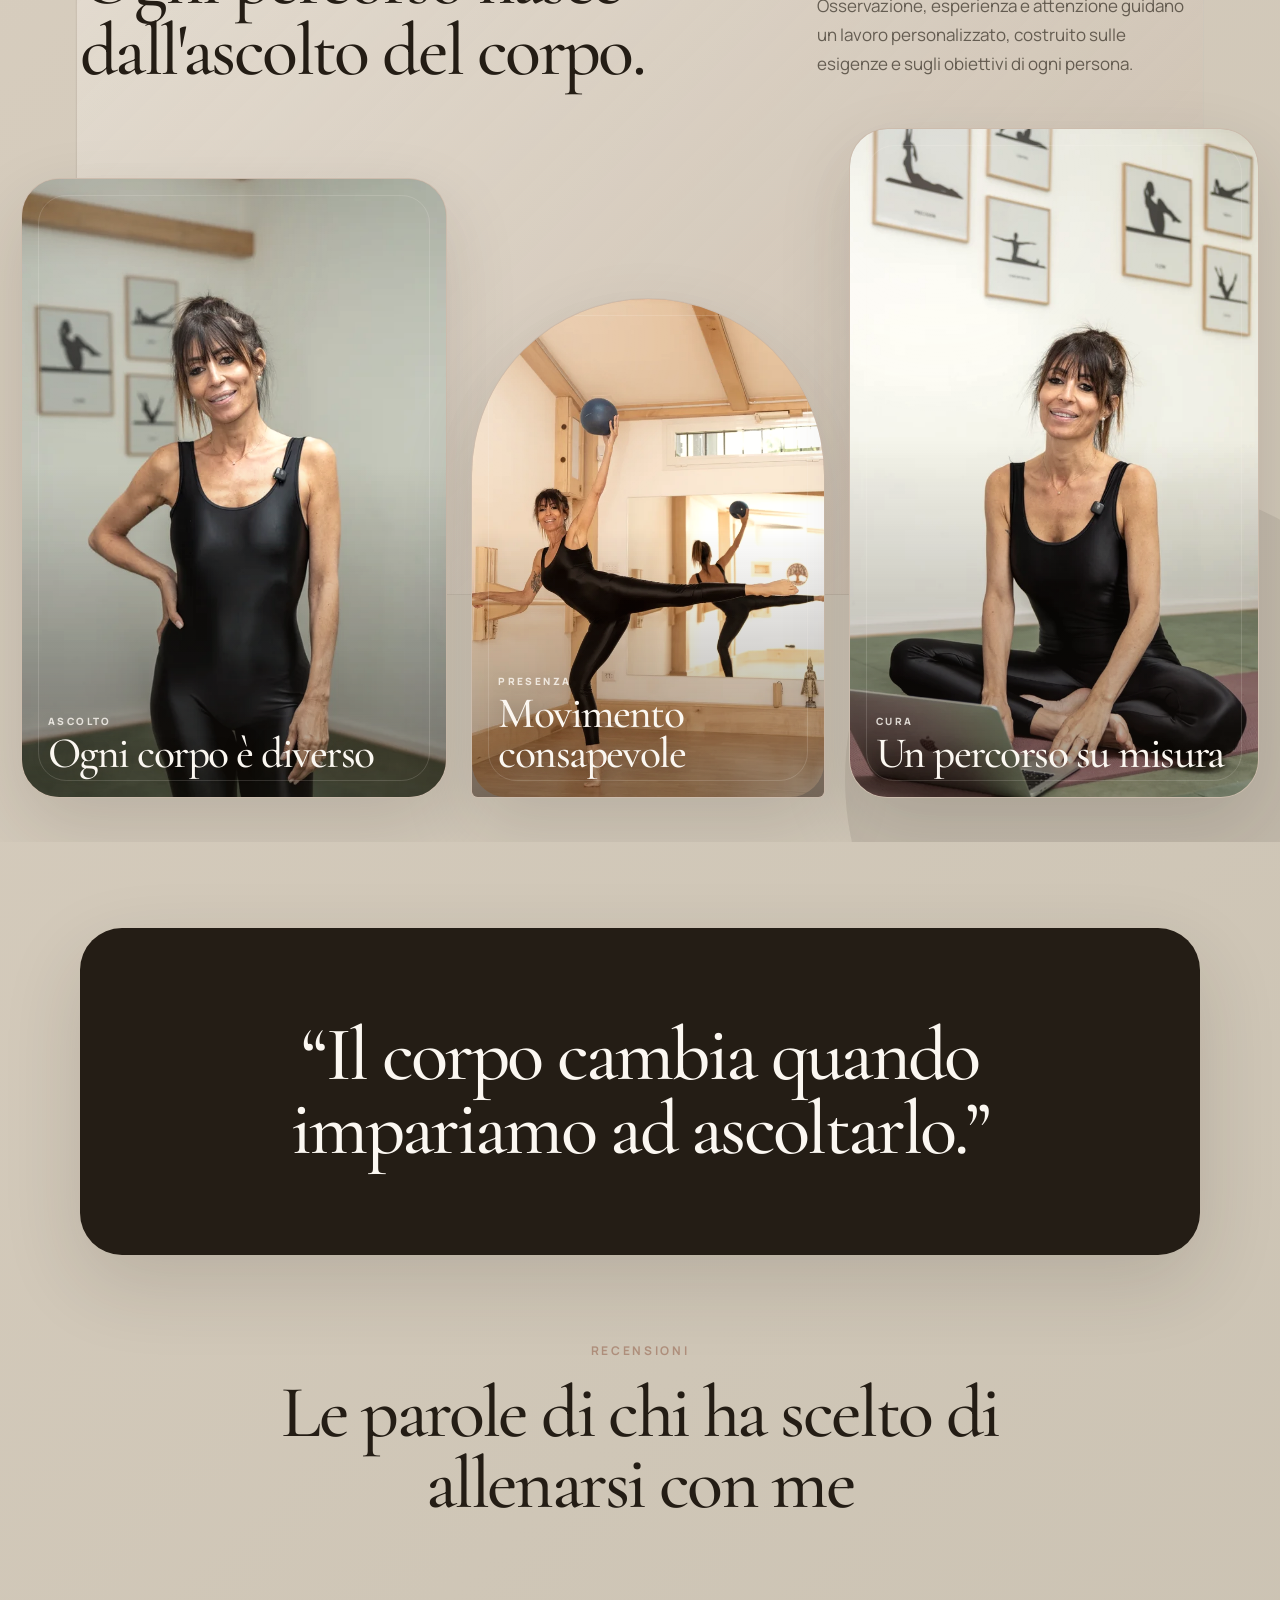
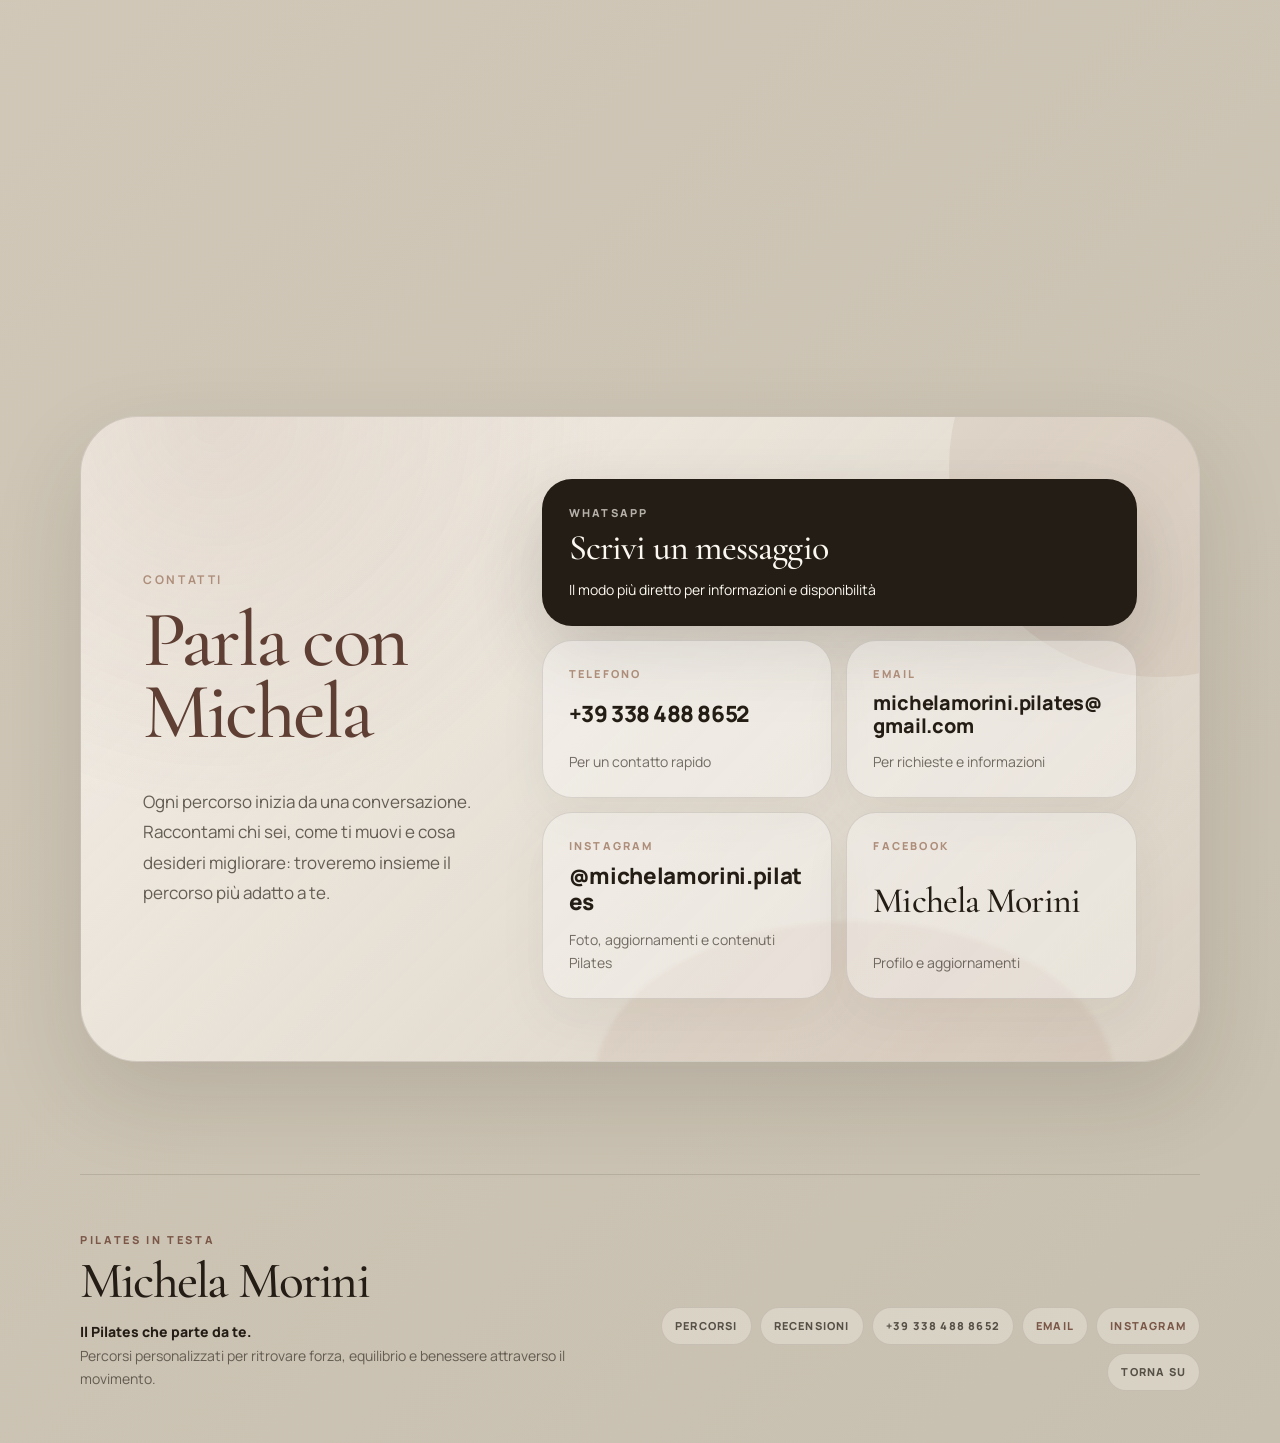
==== commit d7593093: "revisione chi sono e formazione" ====
--- a/index.html
+++ b/index.html
@@ -126,36 +126,68 @@
       </div>
     </section>
 
-    <section class="section-shell about about-redesigned" id="chisono">
+    <section class="section-shell about about-redesigned about-compact" id="chisono">
       <div class="about-media about-media-sticky reveal">
         <img src="assets/img/about.webp" alt="Michela Morini durante una lezione online">
       </div>
+
       <div class="about-copy about-copy-card reveal">
         <p class="eyebrow">Chi sono</p>
         <h2>Michela Morini</h2>
 
-        <div class="about-intro">
-          <p>La mia storia professionale nasce dalla danza. Per anni ho lavorato come ballerina professionista e insegnante di danza, sviluppando una profonda conoscenza del corpo, del movimento e della sua capacità di esprimere forza, equilibrio ed emozione.</p>
-        </div>
-
-        <div class="about-story-grid">
-          <p>L'incontro con il Pilates è avvenuto in seguito a un infortunio. Quella che inizialmente era una pratica di recupero si è trasformata in una vera passione e in una nuova strada professionale.</p>
-          <p>Da questa esperienza è nato il mio modo di insegnare: un approccio che unisce la precisione acquisita attraverso la danza all'ascolto, all'empatia e alla personalizzazione del lavoro.</p>
-          <p>Credo che ogni persona sia unica e che ogni percorso debba essere costruito sulle sue esigenze, sui suoi obiettivi e sul momento di vita che sta attraversando.</p>
-          <p>Oggi accompagno persone con esigenze e obiettivi diversi attraverso percorsi personalizzati, aiutandole a sviluppare forza, mobilità, consapevolezza e fiducia nel proprio corpo.</p>
-        </div>
-
-        <div class="credentials credentials-list training-panel">
-          <strong>Formazione</strong>
-          <ul>
-            <li>Diploma internazionale di Pilates presso Polestar Pilates</li>
-            <li>Certificazione PSM – Pilates Suspension Method</li>
-            <li>Certificazione Just Barre</li>
-            <li>Formazione specialistica in gravidanza e postpartum</li>
-            <li>Formazione sul pavimento pelvico</li>
-            <li>Movimento adattato all'osteoporosi</li>
-            <li>Precedente formazione e attività professionale nella danza</li>
-          </ul>
+        <p class="about-lead">La mia storia nasce dalla danza. Il Pilates è diventato il modo in cui accompagno le persone a ritrovare forza, equilibrio e fiducia nel proprio corpo.</p>
+
+        <div class="about-pillars" aria-label="Sintesi del percorso professionale di Michela Morini">
+          <article>
+            <span>01</span>
+            <strong>Danza</strong>
+            <p>Una formazione professionale nel movimento, nella precisione e nella presenza del corpo.</p>
+          </article>
+          <article>
+            <span>02</span>
+            <strong>Pilates</strong>
+            <p>Un incontro nato dopo un infortunio e trasformato in metodo, passione e lavoro quotidiano.</p>
+          </article>
+          <article>
+            <span>03</span>
+            <strong>Ascolto</strong>
+            <p>Ogni percorso viene adattato alla persona, ai suoi obiettivi e al momento di vita che attraversa.</p>
+          </article>
+        </div>
+
+        <div class="about-disclosures" aria-label="Approfondimenti su Michela Morini">
+          <details class="about-detail">
+            <summary>
+              <span>Leggi la storia completa</span>
+              <i aria-hidden="true"></i>
+            </summary>
+            <div class="about-detail-body">
+              <p>La mia storia professionale nasce dalla danza. Per anni ho lavorato come ballerina professionista e insegnante di danza, sviluppando una profonda conoscenza del corpo, del movimento e della sua capacità di esprimere forza, equilibrio ed emozione.</p>
+              <p>L'incontro con il Pilates è avvenuto in seguito a un infortunio. Quella che inizialmente era una pratica di recupero si è trasformata in una vera passione e in una nuova strada professionale. Ho scoperto un metodo capace non solo di migliorare la condizione fisica, ma anche di creare una connessione più profonda con il proprio corpo e il proprio benessere.</p>
+              <p>Da questa esperienza è nato il mio modo di insegnare: un approccio che unisce la precisione acquisita attraverso la danza all'ascolto, all'empatia e alla personalizzazione del lavoro.</p>
+              <p>Credo che ogni persona sia unica e che ogni percorso debba essere costruito sulle sue esigenze, sui suoi obiettivi e sul momento di vita che sta attraversando. Per questo ogni lezione viene adattata individualmente, con attenzione e cura.</p>
+              <p>Oggi accompagno persone con esigenze e obiettivi diversi attraverso percorsi personalizzati, aiutandole a sviluppare forza, mobilità, consapevolezza e fiducia nel proprio corpo.</p>
+              <p>Per me il movimento non è ricerca della perfezione, ma uno strumento per stare bene, sentirsi forti e vivere il proprio corpo con maggiore libertà e armonia.</p>
+            </div>
+          </details>
+
+          <details class="about-detail training-detail">
+            <summary>
+              <span>Formazione e certificazioni</span>
+              <i aria-hidden="true"></i>
+            </summary>
+            <div class="about-detail-body">
+              <ul class="training-tags">
+                <li>Diploma internazionale di Pilates presso Polestar Pilates</li>
+                <li>Certificazione PSM – Pilates Suspension Method</li>
+                <li>Certificazione Just Barre</li>
+                <li>Formazione specialistica in gravidanza e postpartum</li>
+                <li>Formazione sul pavimento pelvico</li>
+                <li>Movimento adattato all'osteoporosi</li>
+                <li>Precedente formazione e attività professionale nella danza</li>
+              </ul>
+            </div>
+          </details>
         </div>
 
         <blockquote class="about-quote">Ogni fase della vita porta cambiamenti. Il mio lavoro è accompagnarti nel movimento con competenza, ascolto e rispetto per il tuo corpo.</blockquote>
--- a/assets/css/style.css
+++ b/assets/css/style.css
@@ -1249,3 +1249,178 @@
   .contact-channels-polished .channel-wide{grid-column:auto;}
   .contact-channels-polished .channel-card{min-height:118px;border-radius:24px;}
 }
+
+
+/* === Patch Chi sono: sintesi + accordion professionali === */
+.about-compact{
+  grid-template-columns:minmax(300px,.72fr) minmax(0,1.28fr);
+  gap:clamp(34px,6vw,82px);
+}
+.about-compact .about-copy-card{
+  padding:clamp(28px,4.4vw,54px);
+}
+.about-lead{
+  margin:0 0 24px;
+  max-width:760px;
+  font-family:var(--serif);
+  font-size:clamp(29px,3.2vw,46px) !important;
+  line-height:1.04;
+  letter-spacing:-.03em;
+  color:rgba(36,29,21,.86) !important;
+}
+.about-pillars{
+  display:grid;
+  grid-template-columns:repeat(3,minmax(0,1fr));
+  gap:12px;
+  margin:24px 0 18px;
+}
+.about-pillars article{
+  min-height:174px;
+  padding:20px;
+  border-radius:28px;
+  border:1px solid rgba(36,29,21,.10);
+  background:linear-gradient(135deg,rgba(255,255,255,.34),rgba(251,247,241,.42));
+  box-shadow:0 16px 42px rgba(36,29,21,.055);
+}
+.about-pillars span{
+  display:block;
+  margin-bottom:18px;
+  font-size:10px;
+  font-weight:850;
+  letter-spacing:.18em;
+  color:var(--brand-brown);
+}
+.about-pillars strong{
+  display:block;
+  font-family:var(--serif);
+  font-size:clamp(30px,2.7vw,42px);
+  line-height:.95;
+  font-weight:500;
+  letter-spacing:-.03em;
+  color:var(--ink);
+}
+.about-pillars p{
+  margin:12px 0 0;
+  font-size:13.5px !important;
+  line-height:1.55;
+  color:rgba(36,29,21,.62) !important;
+}
+.about-disclosures{
+  display:grid;
+  gap:12px;
+  margin-top:20px;
+}
+.about-detail{
+  border-radius:28px;
+  border:1px solid rgba(123,87,72,.16);
+  background:rgba(251,247,241,.54);
+  overflow:hidden;
+  box-shadow:0 16px 42px rgba(36,29,21,.055);
+}
+.about-detail summary{
+  min-height:70px;
+  padding:0 22px 0 24px;
+  display:flex;
+  align-items:center;
+  justify-content:space-between;
+  gap:18px;
+  cursor:pointer;
+  list-style:none;
+  font-family:var(--serif);
+  font-size:clamp(26px,2.8vw,38px);
+  line-height:1;
+  font-weight:500;
+  letter-spacing:-.025em;
+  color:var(--ink);
+}
+.about-detail summary::-webkit-details-marker{display:none;}
+.about-detail summary i{
+  flex:0 0 38px;
+  width:38px;
+  height:38px;
+  border-radius:50%;
+  border:1px solid rgba(36,29,21,.13);
+  background:rgba(255,255,255,.32);
+  position:relative;
+}
+.about-detail summary i::before,
+.about-detail summary i::after{
+  content:"";
+  position:absolute;
+  left:50%;
+  top:50%;
+  width:14px;
+  height:2px;
+  border-radius:999px;
+  background:var(--brand-brown-dark);
+  transform:translate(-50%,-50%);
+  transition:.22s ease;
+}
+.about-detail summary i::after{
+  transform:translate(-50%,-50%) rotate(90deg);
+}
+.about-detail[open] summary i::after{
+  transform:translate(-50%,-50%) rotate(0deg);
+  opacity:0;
+}
+.about-detail-body{
+  padding:0 24px 24px;
+  border-top:1px solid rgba(36,29,21,.08);
+}
+.about-detail-body p{
+  max-width:760px;
+  margin:18px 0 0;
+  font-size:15.5px !important;
+  line-height:1.78;
+  color:rgba(36,29,21,.68) !important;
+}
+.training-tags{
+  display:flex;
+  flex-wrap:wrap;
+  gap:10px;
+  padding:22px 0 0;
+  margin:0;
+  list-style:none;
+}
+.training-tags li{
+  padding:10px 13px;
+  border-radius:999px;
+  border:1px solid rgba(123,87,72,.15);
+  background:rgba(255,255,255,.38);
+  font-size:12.5px;
+  font-weight:750;
+  line-height:1.35;
+  color:rgba(36,29,21,.66);
+}
+.about-compact .about-quote{
+  margin-top:18px;
+}
+/* Nasconde il vecchio blocco formazione se presente in cache/html precedente */
+.about-compact .training-panel{display:none;}
+@media (hover:hover){
+  .about-detail:hover{
+    background:rgba(251,247,241,.72);
+    box-shadow:0 22px 54px rgba(36,29,21,.08);
+  }
+}
+@media (max-width:1080px){
+  .about-pillars{grid-template-columns:1fr;}
+  .about-pillars article{min-height:auto;}
+}
+@media (max-width:980px){
+  .about-compact{grid-template-columns:1fr;}
+}
+@media (max-width:720px){
+  .about-compact .about-copy-card{
+    padding:0;
+  }
+  .about-lead{font-size:32px !important;}
+  .about-pillars{gap:10px;margin-top:20px;}
+  .about-pillars article{border-radius:24px;padding:18px;}
+  .about-detail{border-radius:24px;}
+  .about-detail summary{min-height:64px;padding-inline:19px;font-size:27px;}
+  .about-detail summary i{width:34px;height:34px;flex-basis:34px;}
+  .about-detail-body{padding:0 19px 20px;}
+  .training-tags{display:grid;grid-template-columns:1fr;gap:9px;}
+  .training-tags li{border-radius:16px;}
+}
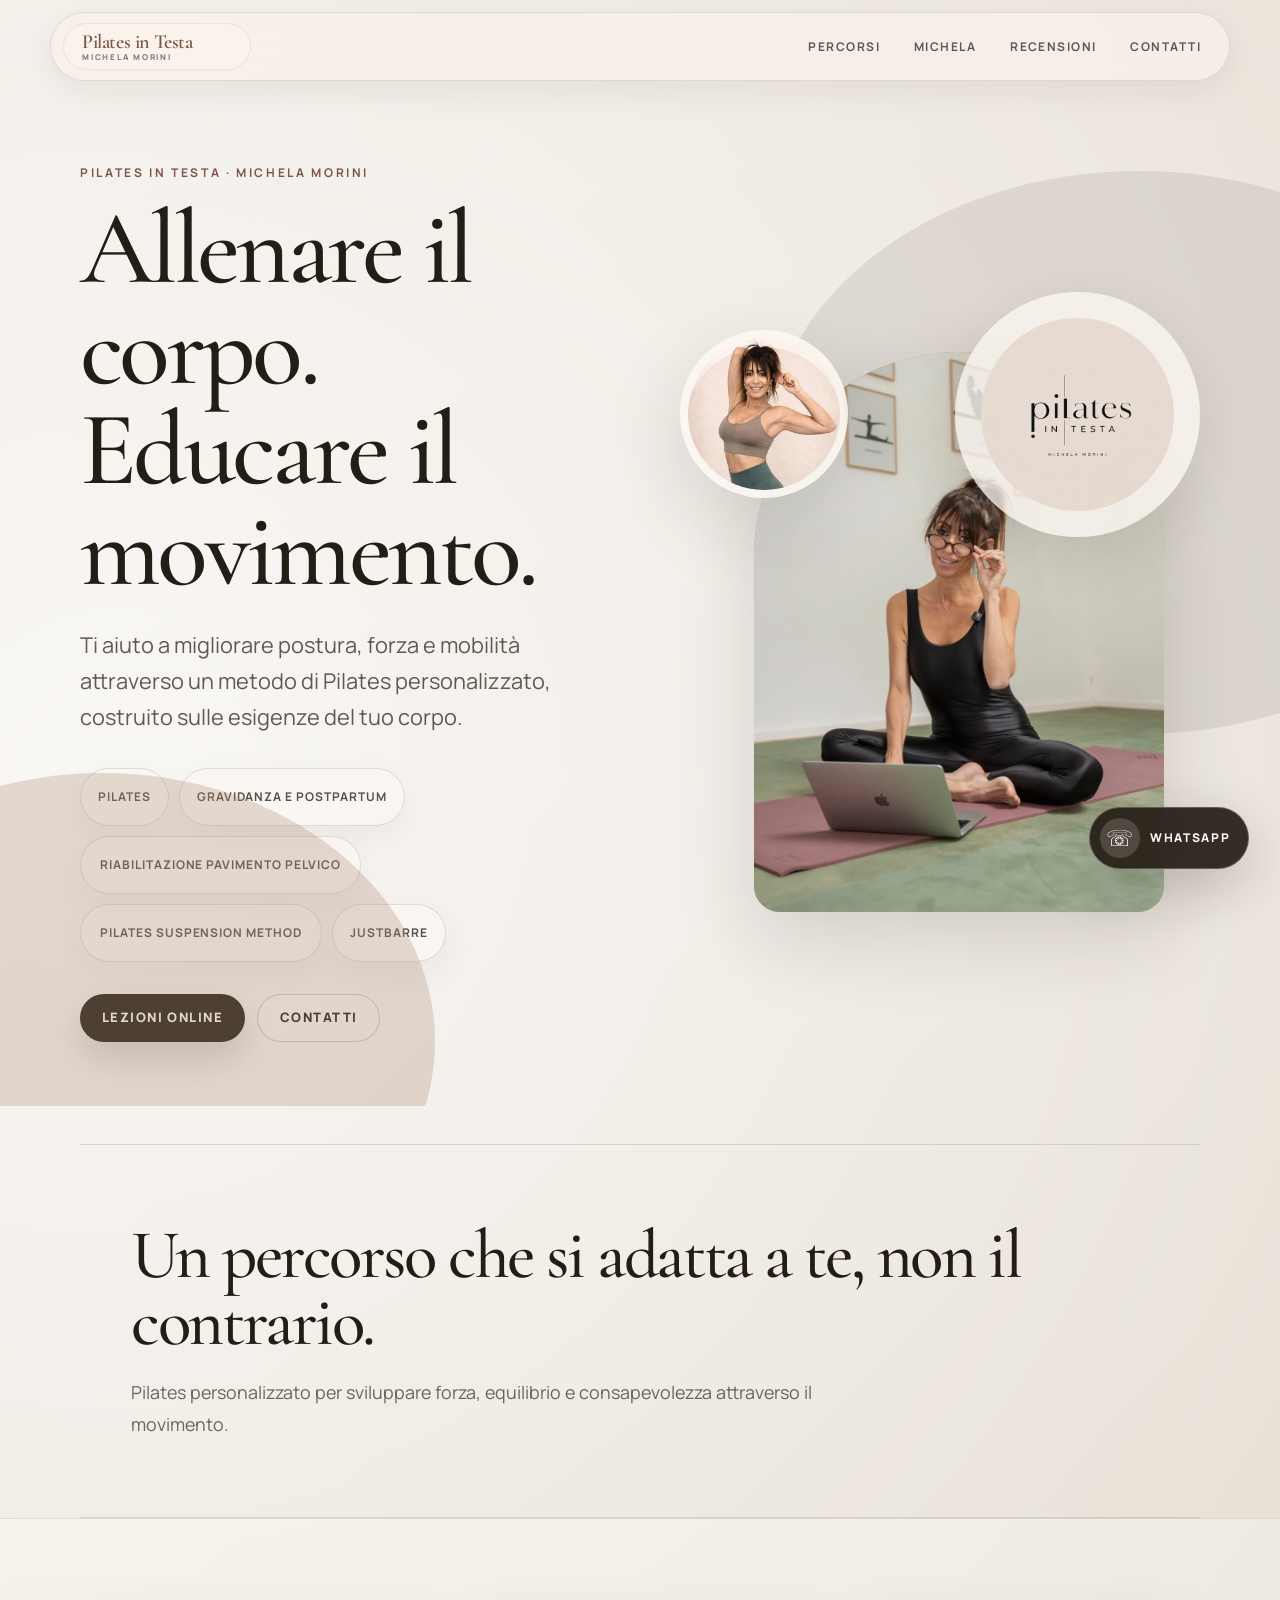
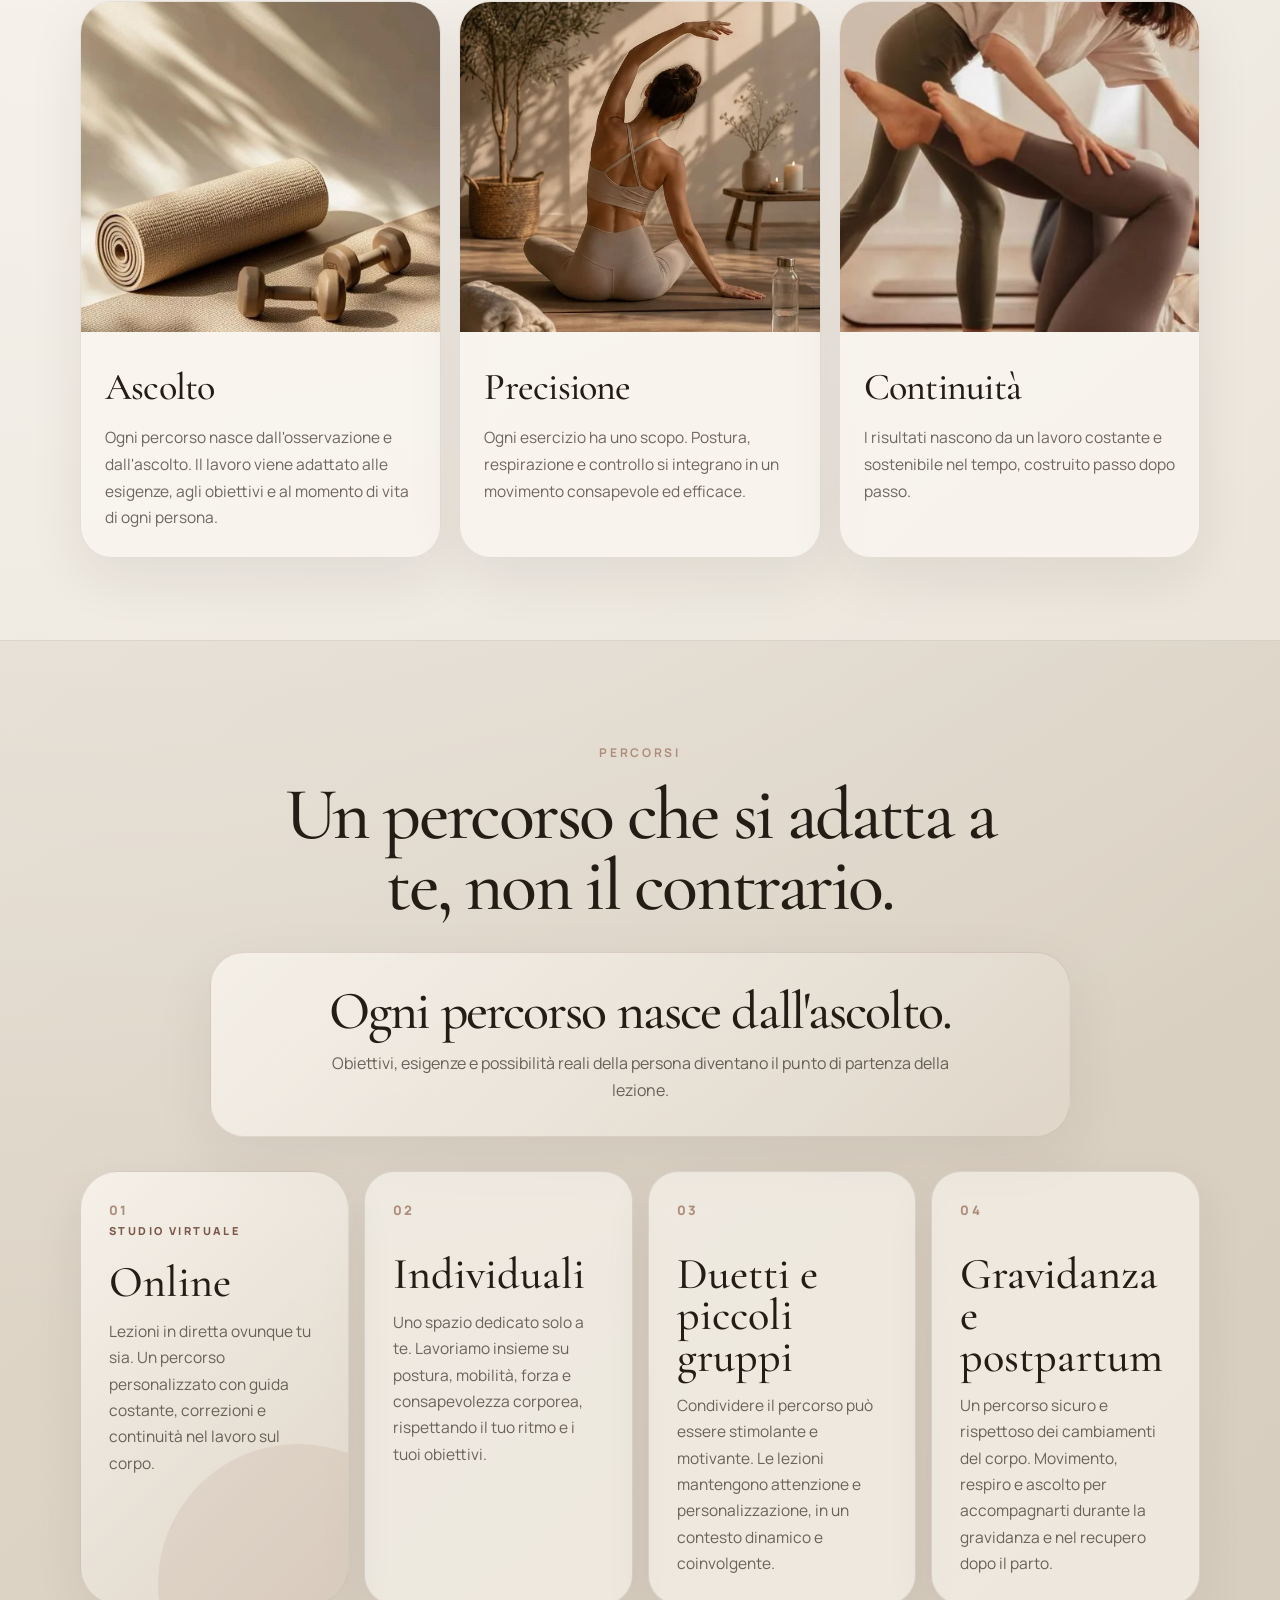
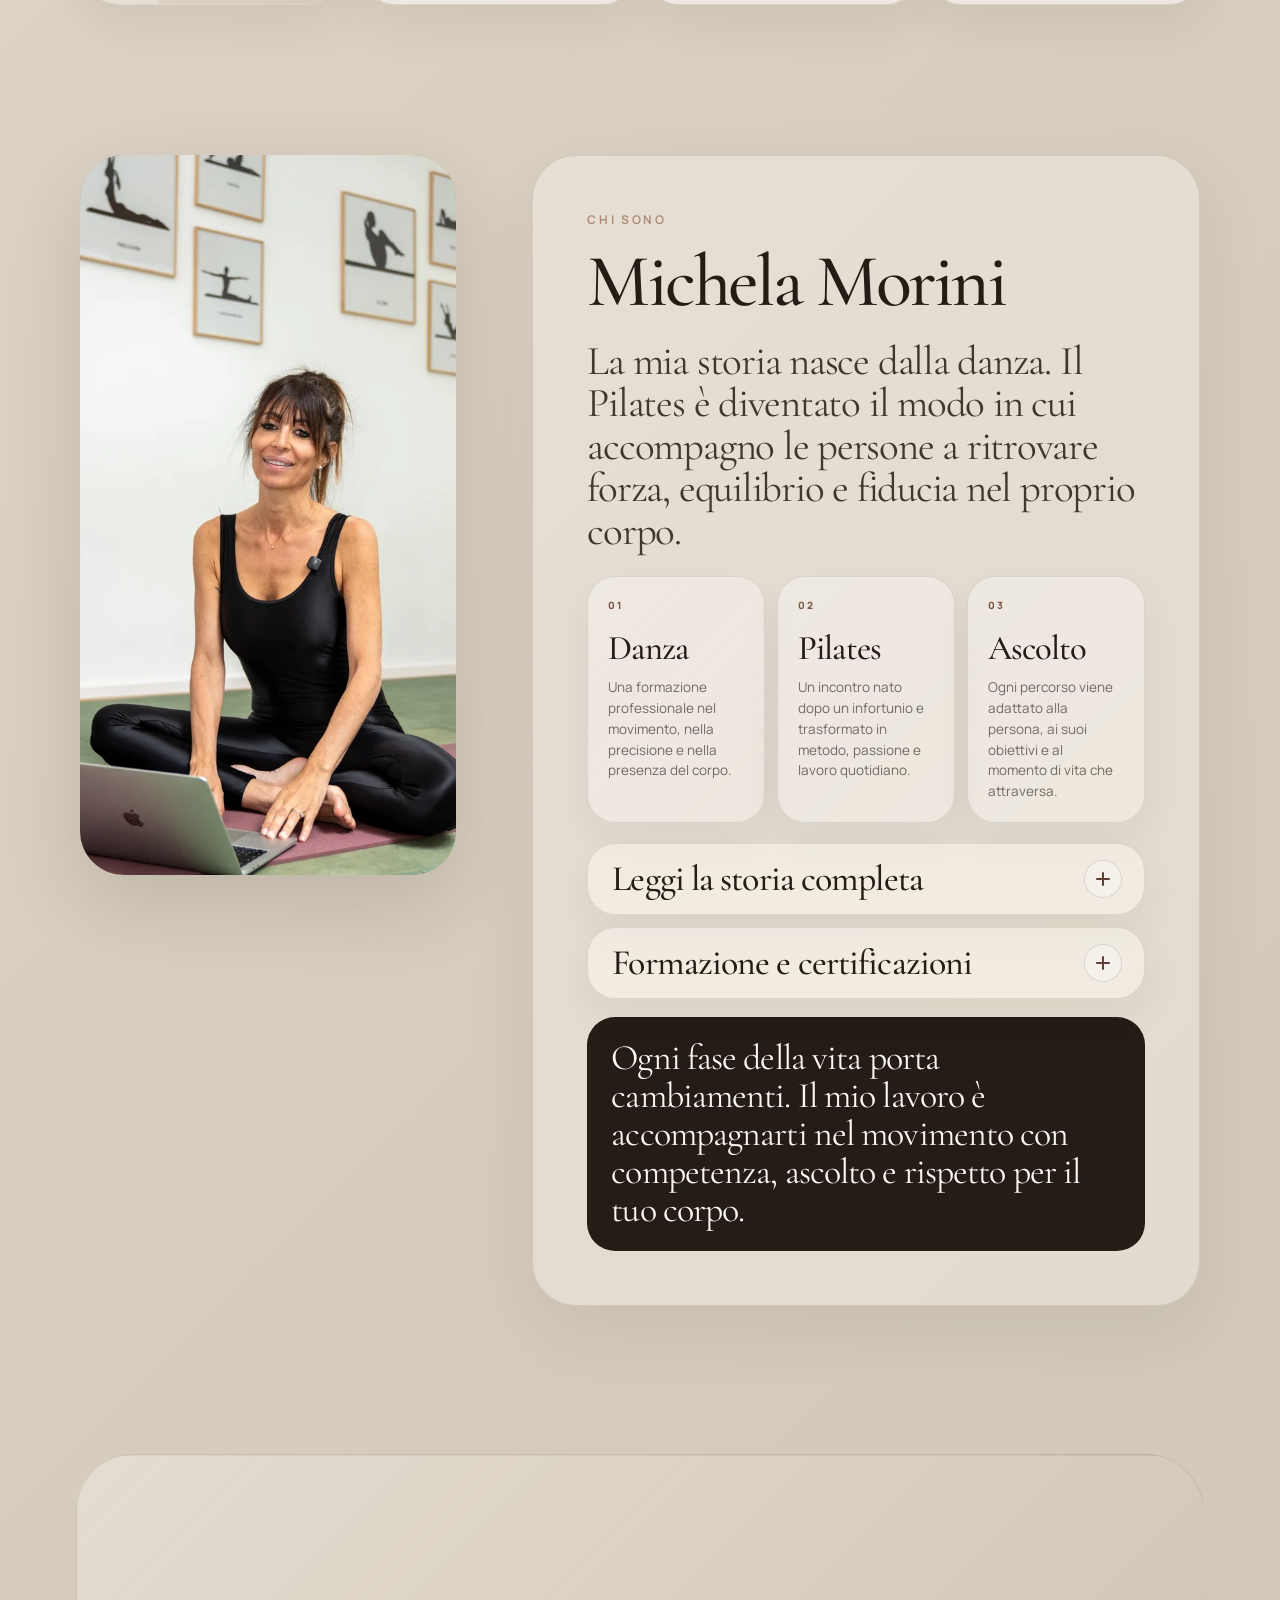
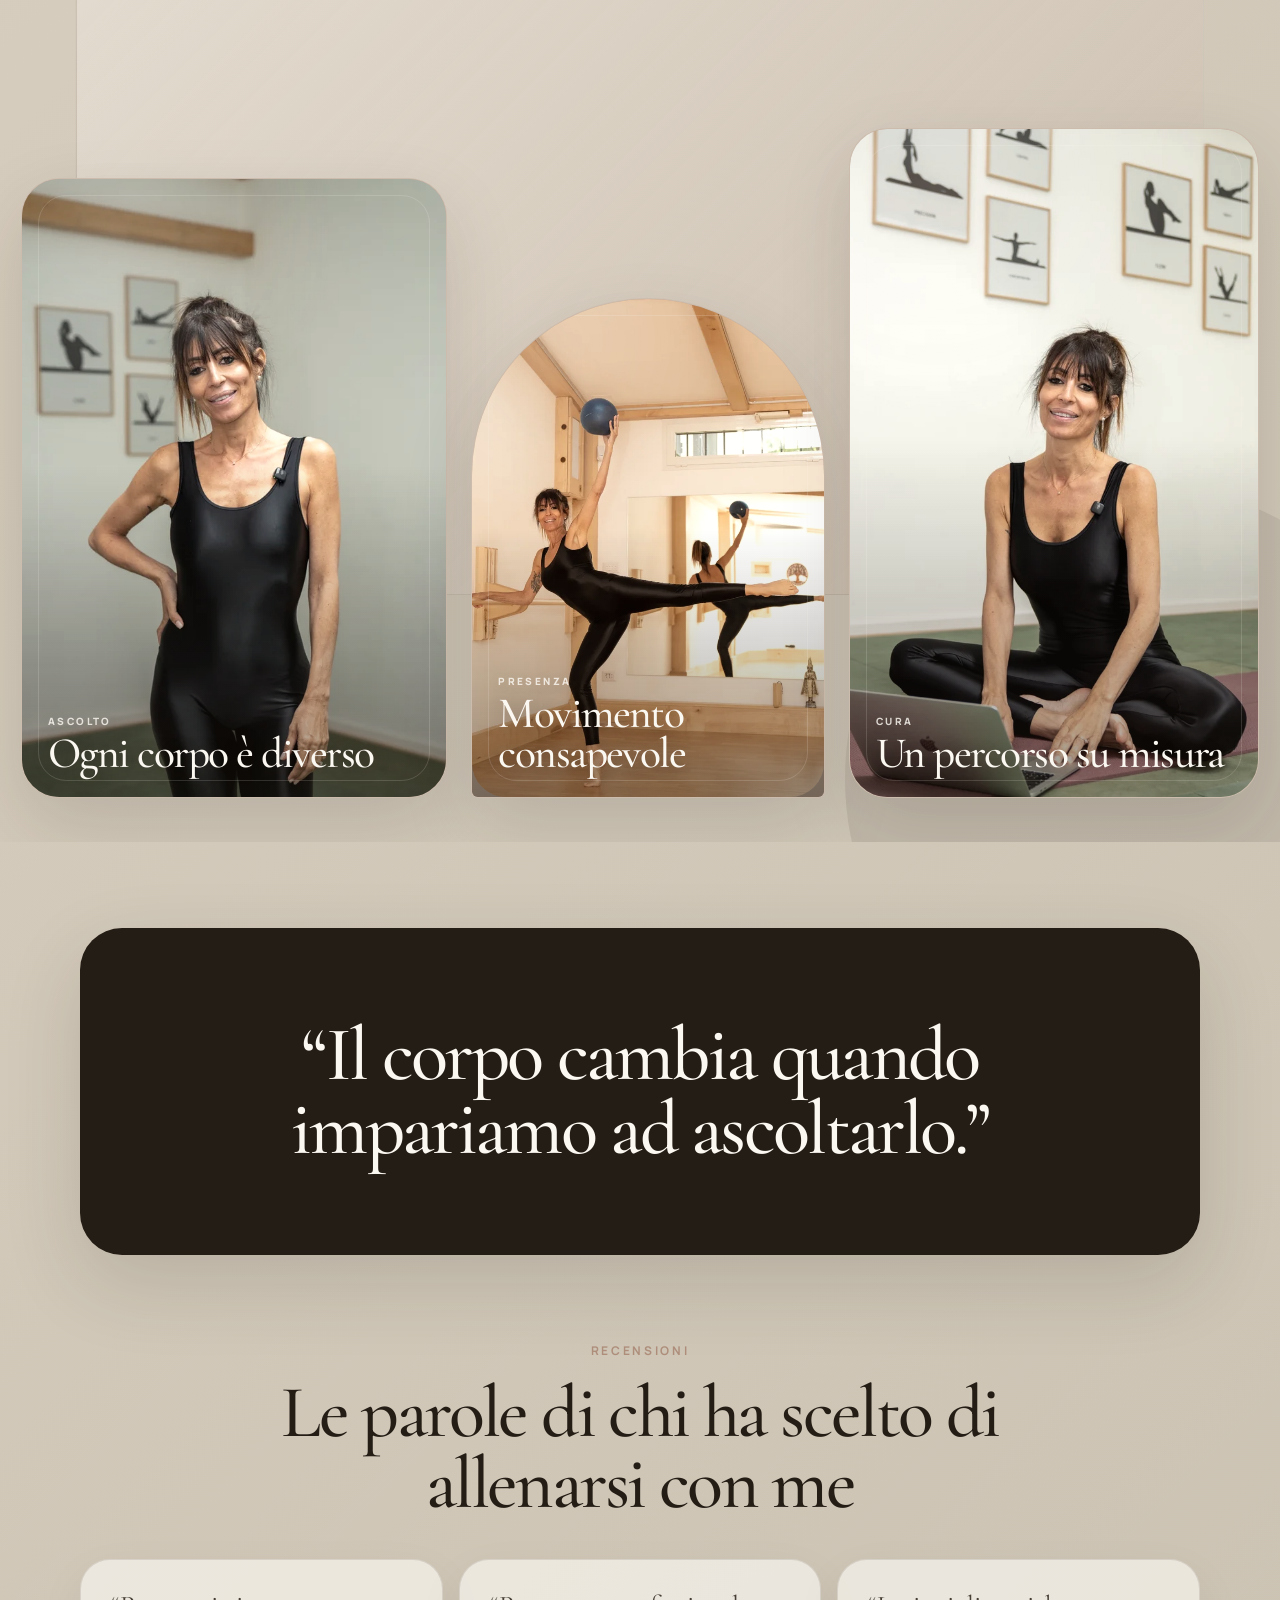
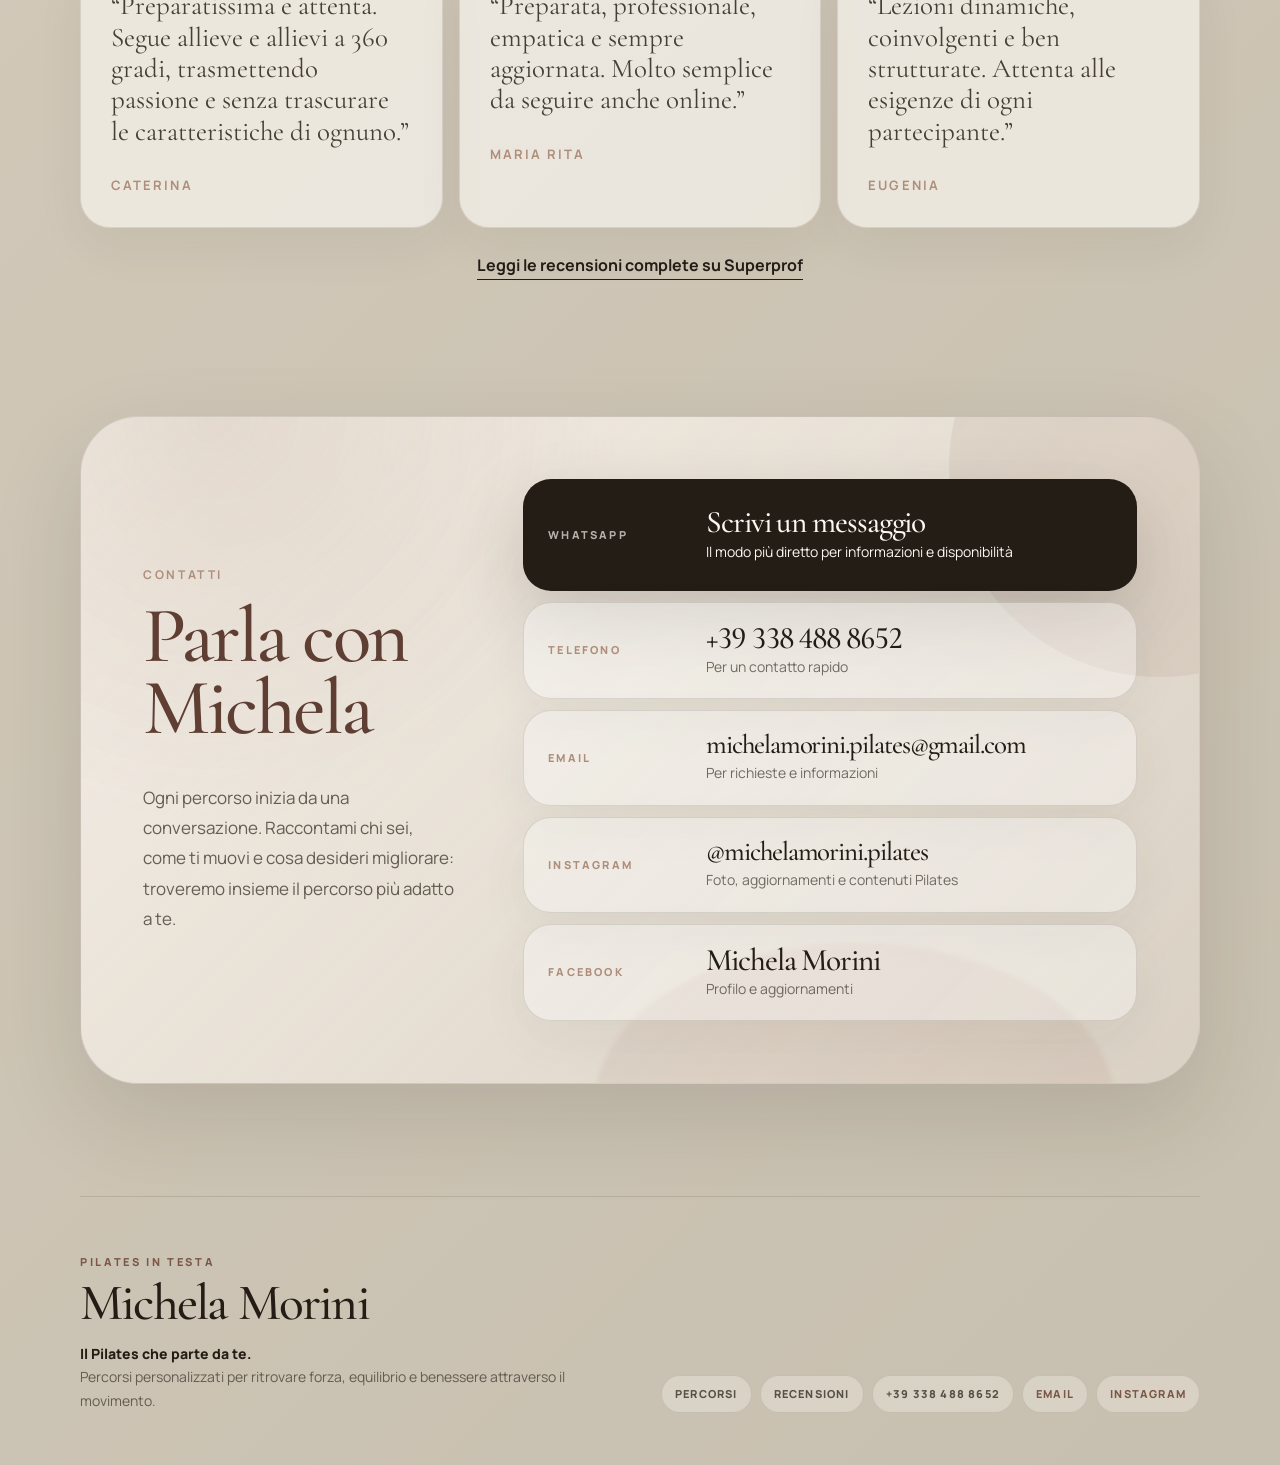
==== commit cd6d624c: "fix font contatti" ====
--- a/index.html
+++ b/index.html
@@ -299,7 +299,6 @@
       <a href="tel:+393384888652">+39 338 488 8652</a>
       <a href="mailto:michelamorini.pilates@gmail.com">Email</a>
       <a href="https://www.instagram.com/michelamorini.pilates/" target="_blank" rel="noopener">Instagram</a>
-      <a href="#top">Torna su</a>
     </div>
   </footer>
 
--- a/assets/css/style.css
+++ b/assets/css/style.css
@@ -1424,3 +1424,130 @@
   .training-tags{display:grid;grid-template-columns:1fr;gap:9px;}
   .training-tags li{border-radius:16px;}
 }
+
+/* === Patch contatti: card uniformi, font coerente e valori su una riga === */
+.contact-polished{
+  grid-template-columns:minmax(260px,.68fr) minmax(0,1.32fr);
+  align-items:center;
+}
+.contact-channels-polished{
+  display:grid;
+  grid-template-columns:1fr;
+  gap:11px;
+}
+.contact-channels-polished .channel-card,
+.contact-channels-polished .channel-wide{
+  grid-column:auto;
+  min-height:96px;
+  padding:20px 24px;
+  border-radius:28px;
+  display:grid;
+  grid-template-columns:minmax(112px,.34fr) minmax(0,1fr);
+  grid-template-rows:auto auto;
+  column-gap:20px;
+  row-gap:4px;
+  align-items:center;
+  align-content:center;
+}
+.contact-channels-polished .channel-card span{
+  grid-column:1;
+  grid-row:1 / span 2;
+  align-self:center;
+  margin:0;
+}
+.contact-channels-polished .channel-card strong{
+  grid-column:2;
+  grid-row:1;
+  align-self:end;
+  font-family:var(--serif) !important;
+  font-size:clamp(27px,2.45vw,39px) !important;
+  font-weight:500 !important;
+  line-height:.98 !important;
+  letter-spacing:-.035em !important;
+  color:var(--ink);
+  white-space:nowrap;
+  overflow-wrap:normal;
+  word-break:normal;
+}
+.contact-channels-polished .channel-card small{
+  grid-column:2;
+  grid-row:2;
+  margin:0;
+  line-height:1.45;
+}
+.contact-channels-polished .channel-primary{
+  min-height:112px;
+  grid-template-columns:minmax(112px,.34fr) minmax(0,1fr);
+}
+.contact-channels-polished .channel-primary strong,
+.contact-channels-polished .channel-primary small{
+  color:var(--paper);
+}
+.contact-channels-polished .channel-value-compact,
+.contact-channels-polished .channel-value-mail,
+.contact-channels-polished .channel-value-social,
+.channel-card[href^="mailto:"] strong,
+.channel-card[href*="instagram"] strong{
+  font-family:var(--serif) !important;
+  font-size:clamp(24px,2.1vw,32px) !important;
+  font-weight:500 !important;
+  line-height:1 !important;
+  letter-spacing:-.04em !important;
+  white-space:nowrap;
+  overflow-wrap:normal;
+  word-break:normal;
+}
+@media (max-width:980px){
+  .contact-polished{grid-template-columns:1fr;}
+  .contact-channels-polished{grid-template-columns:1fr;}
+}
+@media (max-width:620px){
+  .contact-channels-polished .channel-card,
+  .contact-channels-polished .channel-wide,
+  .contact-channels-polished .channel-primary{
+    min-height:112px;
+    padding:20px;
+    border-radius:24px;
+    grid-template-columns:1fr;
+    grid-template-rows:auto auto auto;
+    gap:5px;
+  }
+  .contact-channels-polished .channel-card span,
+  .contact-channels-polished .channel-card strong,
+  .contact-channels-polished .channel-card small{
+    grid-column:1;
+    grid-row:auto;
+  }
+  .contact-channels-polished .channel-card strong{
+    font-size:clamp(27px,8vw,36px) !important;
+  }
+  .contact-channels-polished .channel-value-mail,
+  .contact-channels-polished .channel-value-social,
+  .channel-card[href^="mailto:"] strong,
+  .channel-card[href*="instagram"] strong{
+    font-size:clamp(18px,5.35vw,25px) !important;
+  }
+}
+@media (max-width:380px){
+  .contact-channels-polished .channel-value-mail,
+  .contact-channels-polished .channel-value-social,
+  .channel-card[href^="mailto:"] strong,
+  .channel-card[href*="instagram"] strong{
+    font-size:17px !important;
+  }
+}
+/* Fix numero telefono nei contatti: più ordinato e leggibile */
+.contact-channels .channel-card[href^="tel"] strong{
+  font-family: var(--serif);
+  font-variant-numeric: lining-nums tabular-nums;
+  font-feature-settings: "lnum" 1, "tnum" 1;
+  letter-spacing: -0.015em;
+  line-height: 1;
+  white-space: nowrap;
+}
+
+@media (max-width: 720px){
+  .contact-channels .channel-card[href^="tel"] strong{
+    font-size: 34px;
+  }
+}
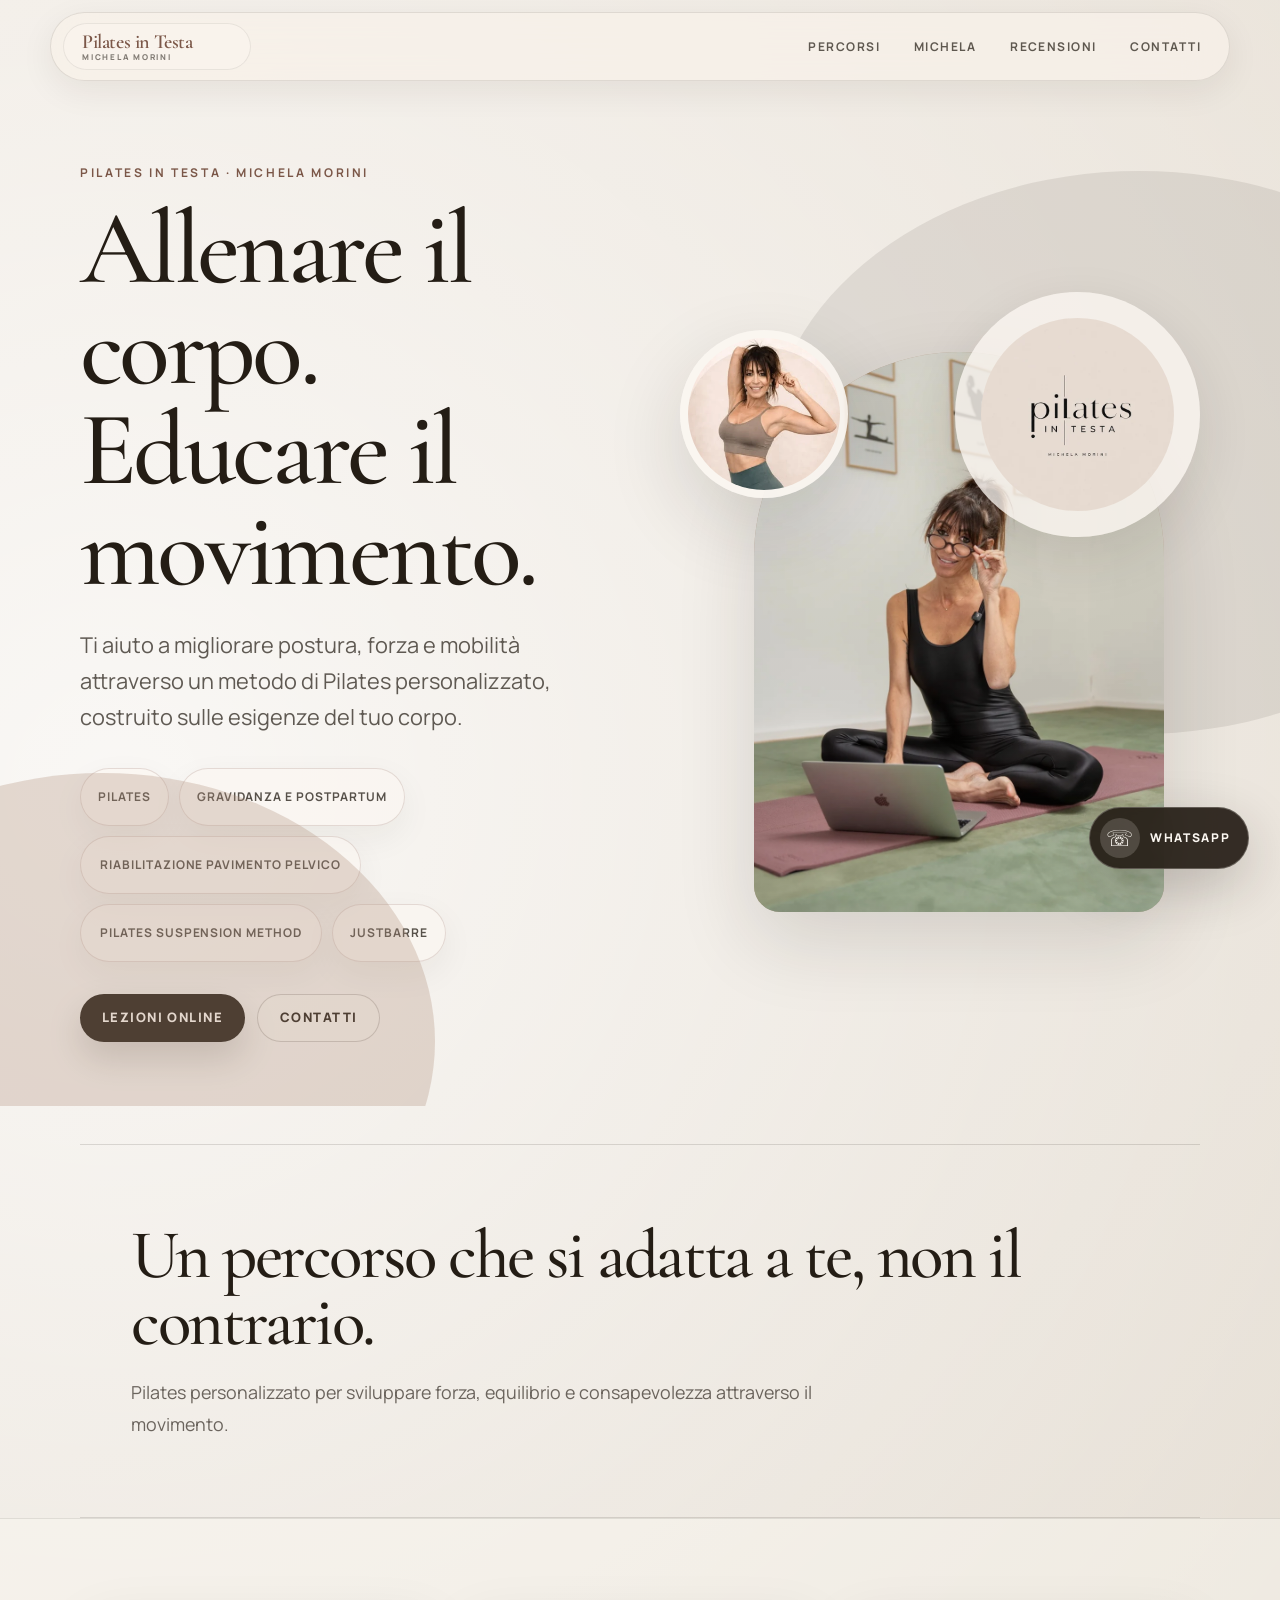
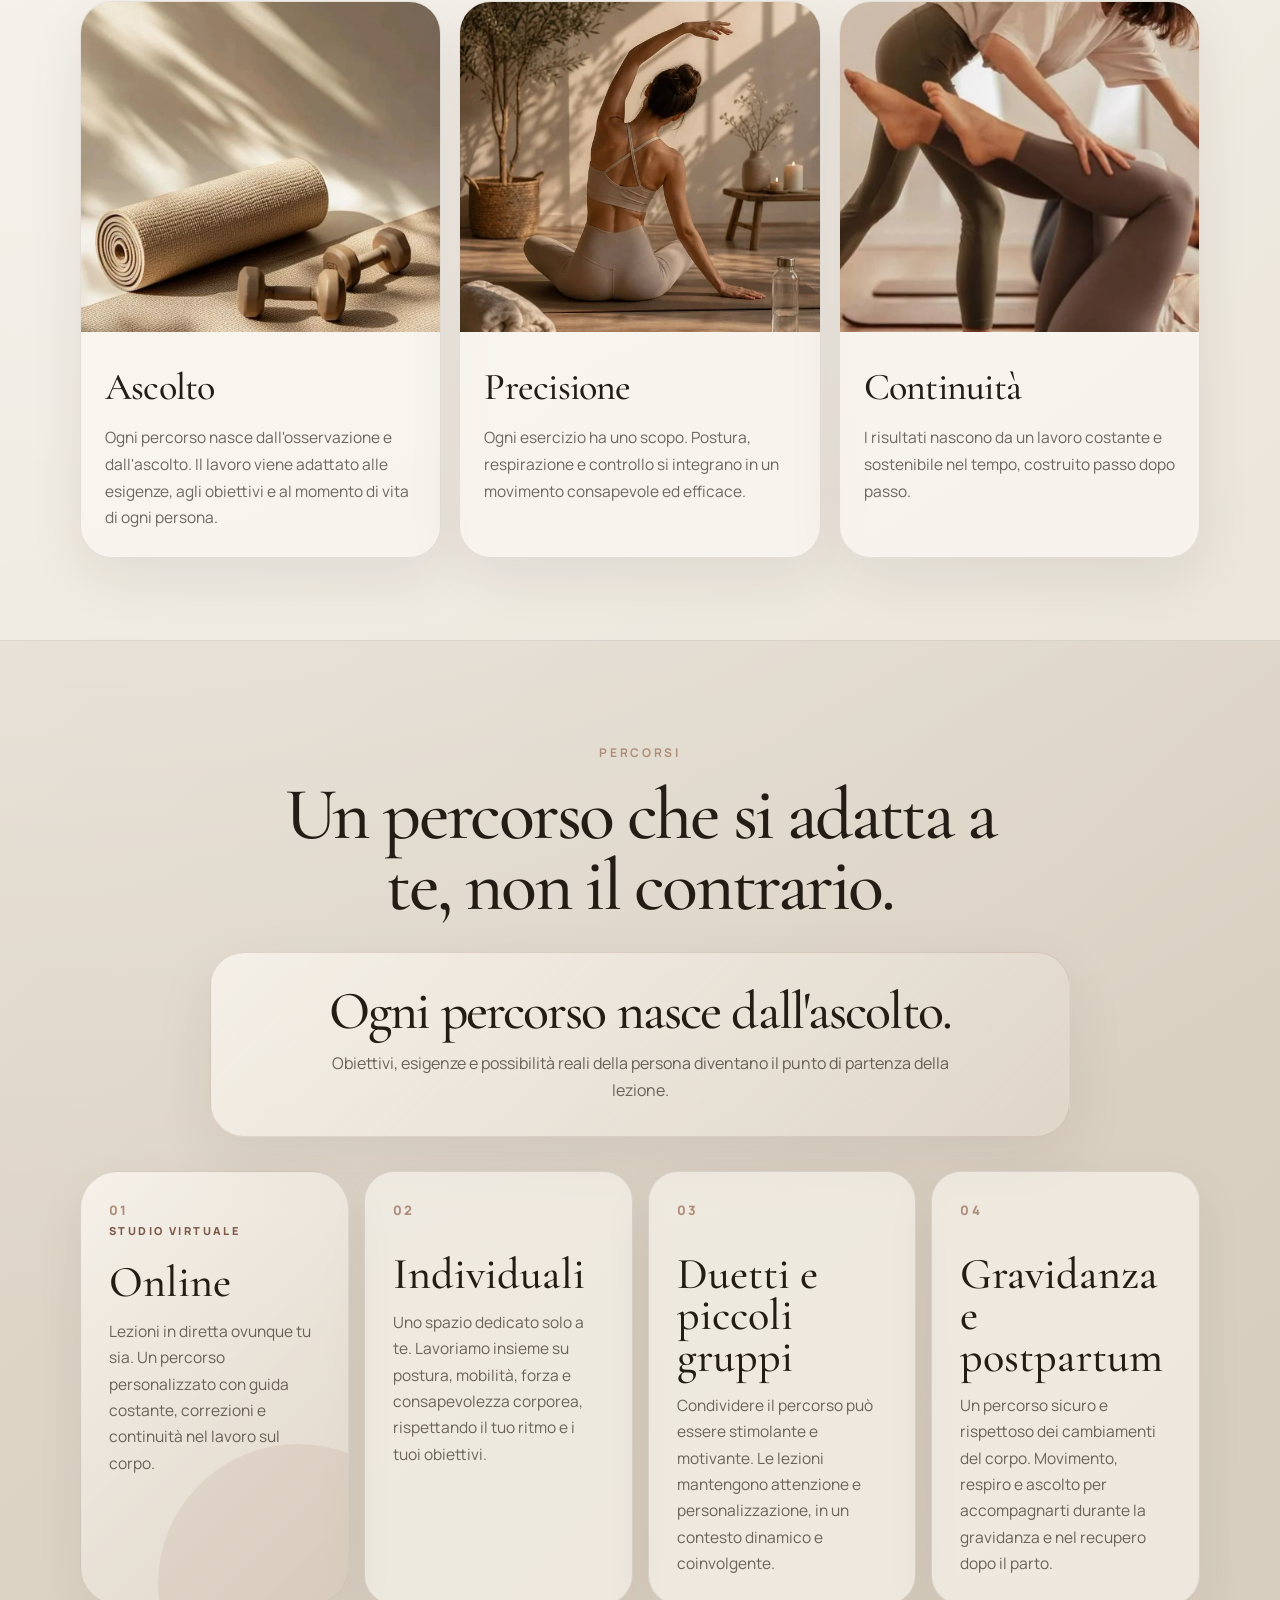
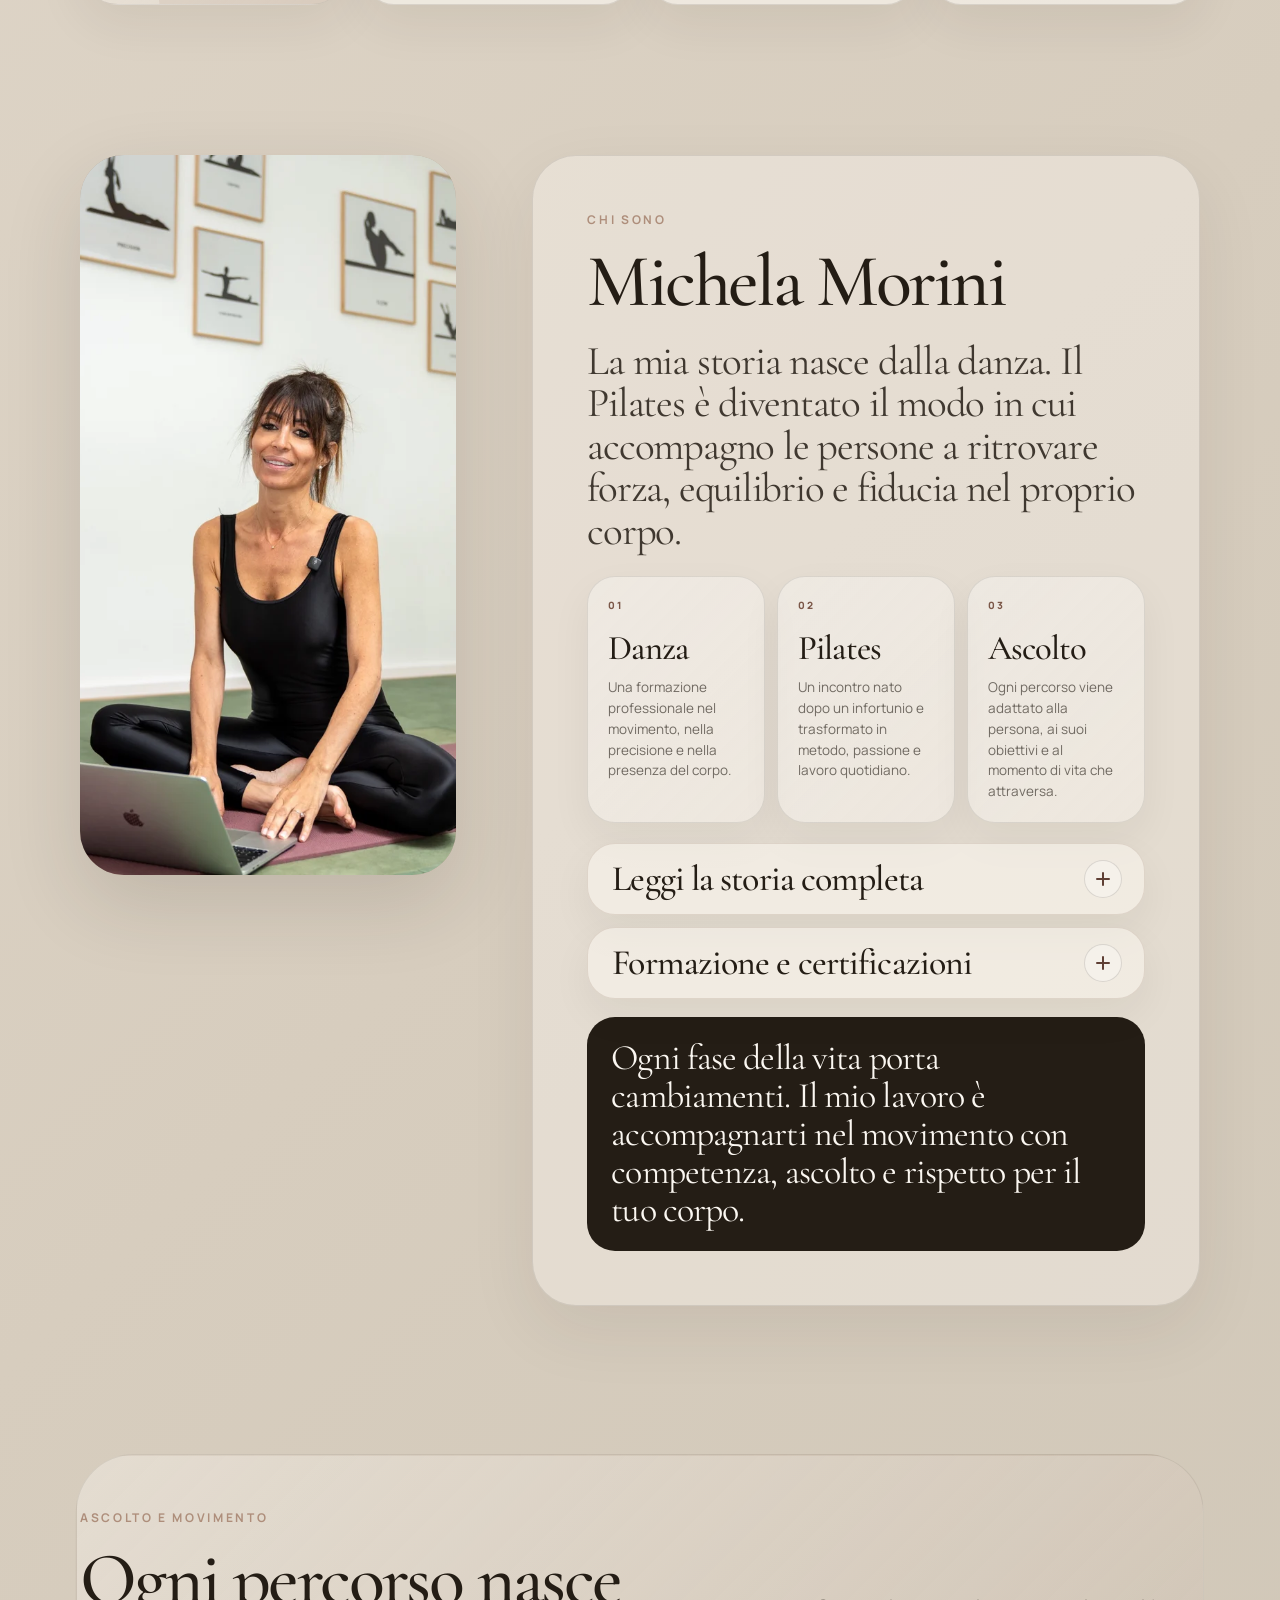
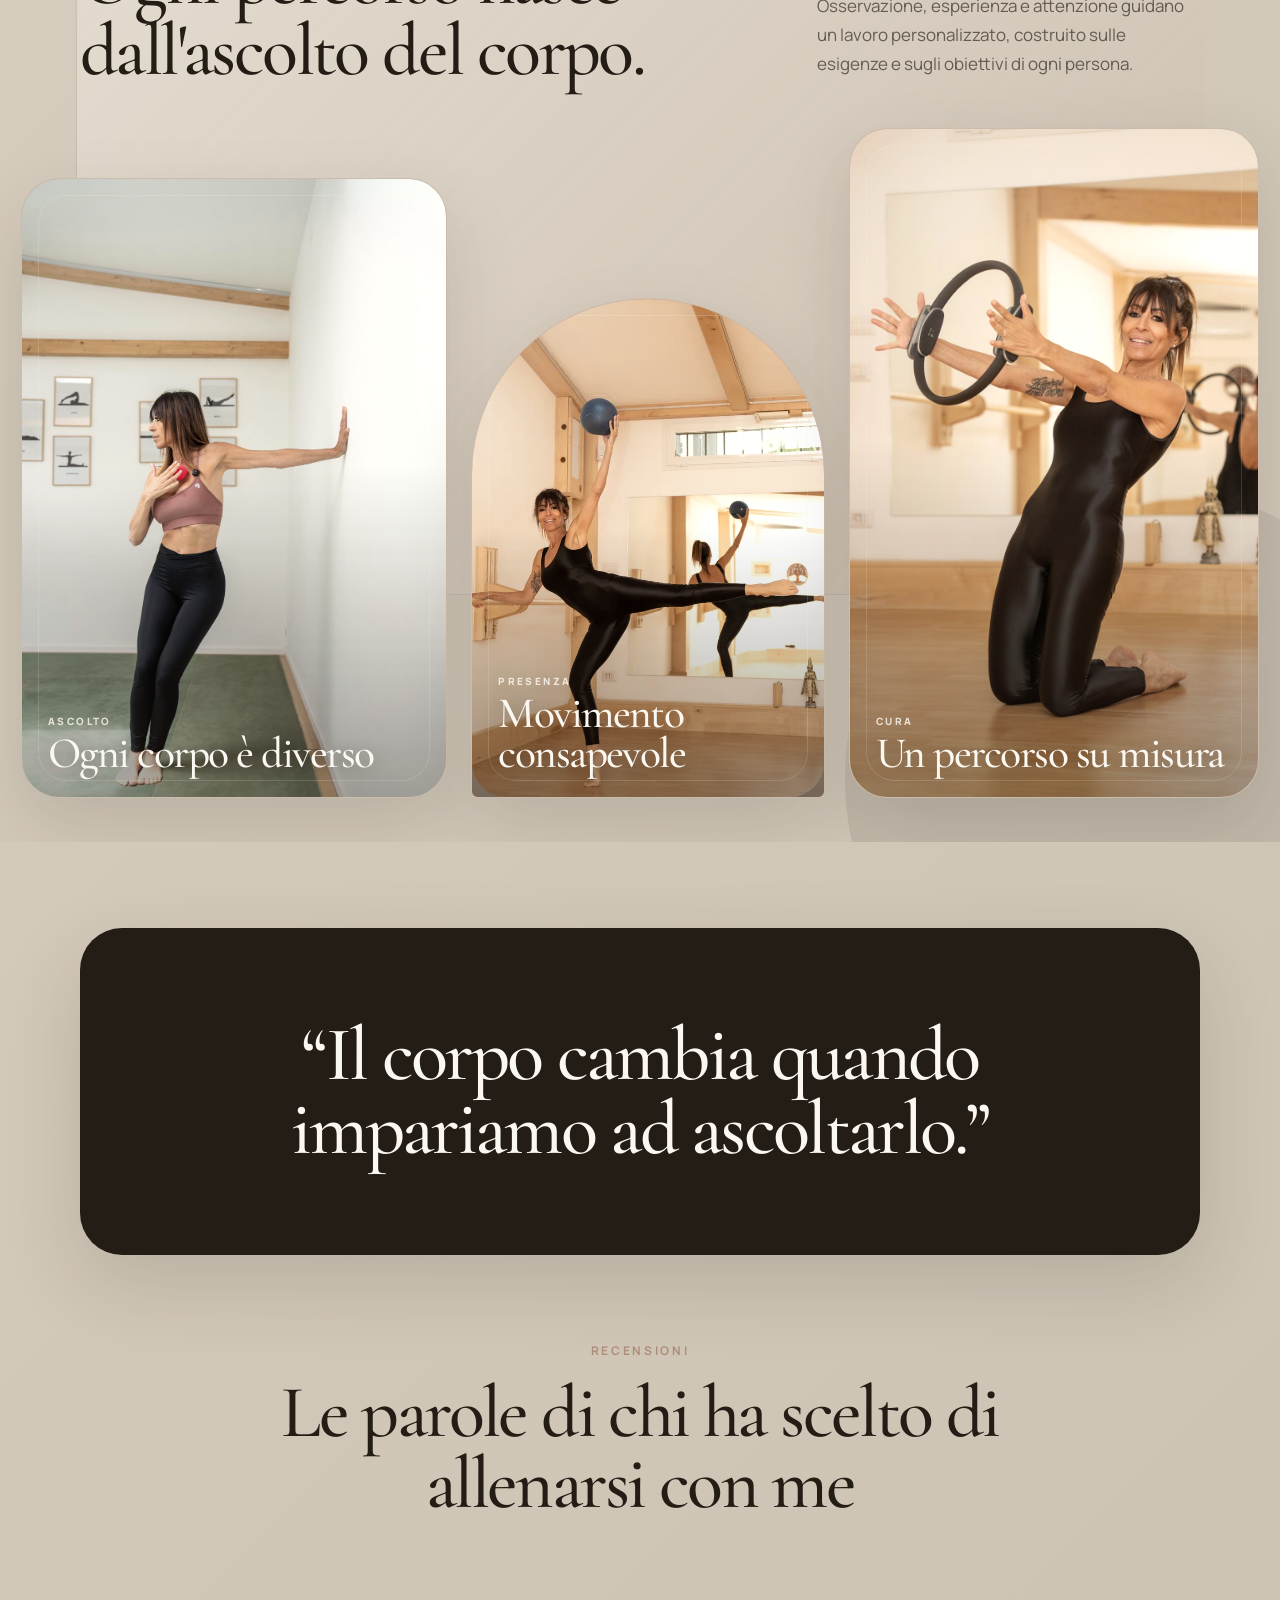
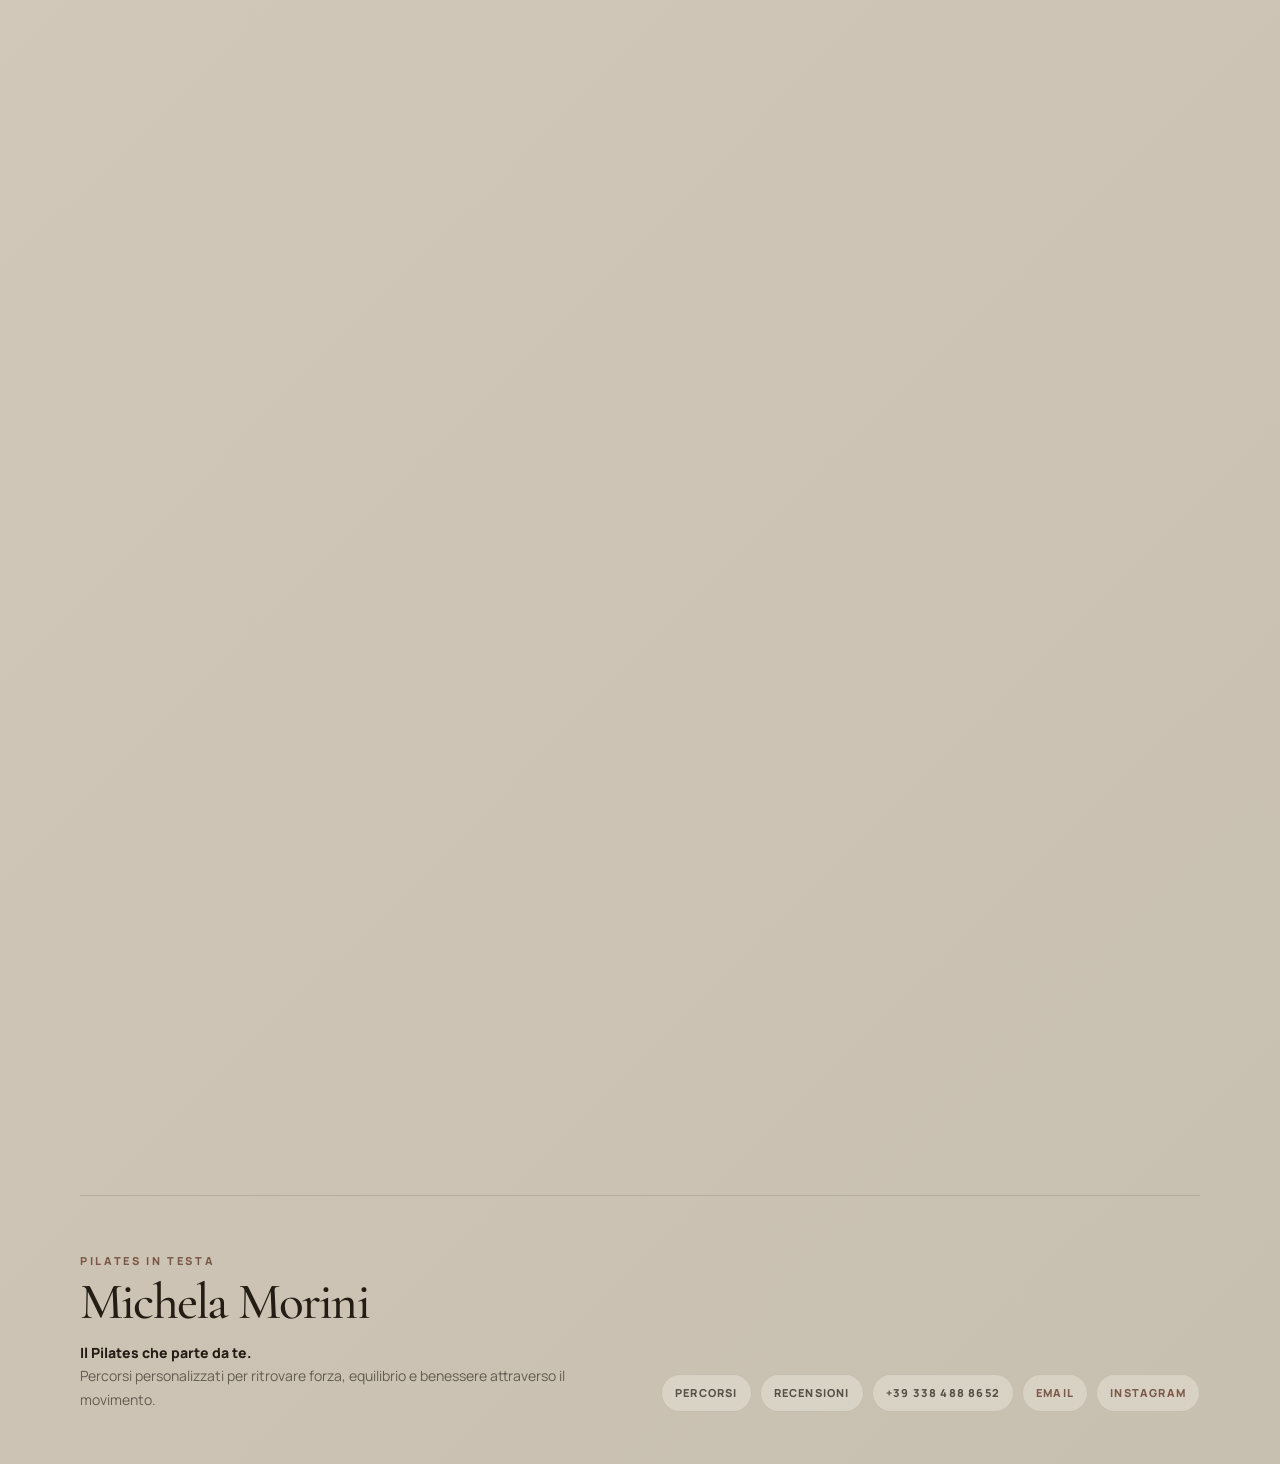
==== commit 24fe34d0: "fix foto ascolto e cura" ====
--- a/index.html
+++ b/index.html
@@ -202,7 +202,7 @@
       </div>
       <div class="gallery-row gallery-editorial" aria-label="Galleria ascolto e movimento">
         <figure class="photo-card photo-card-large reveal">
-          <img src="assets/img/movement-3.webp" alt="Michela durante un esercizio alla sbarra">
+          <img src="assets/img/ascolto.webp" alt="Michela durante un esercizio alla sbarra">
           <figcaption><span>Ascolto</span><strong>Ogni corpo è diverso</strong></figcaption>
         </figure>
         <figure class="photo-card photo-card-soft reveal">
@@ -210,7 +210,7 @@
           <figcaption><span>Presenza</span><strong>Movimento consapevole</strong></figcaption>
         </figure>
         <figure class="photo-card photo-card-tall reveal">
-          <img src="assets/img/about.webp" alt="Ritratto di Michela Morini nello studio">
+          <img src="assets/img/lacura.webp" alt="Ritratto di Michela Morini nello studio">
           <figcaption><span>Cura</span><strong>Un percorso su misura</strong></figcaption>
         </figure>
       </div>
--- a/assets/css/style.css
+++ b/assets/css/style.css
@@ -1550,4 +1550,24 @@
   .contact-channels .channel-card[href^="tel"] strong{
     font-size: 34px;
   }
+}
+/* Fix definitivo telefono contatti */
+/* Telefono armonizzato con il resto dei contatti */
+.contact-channels-polished .channel-card[href^="tel"] strong{
+  font-family: var(--serif) !important;
+  font-size: clamp(20px, 1.8vw, 30px) !important;
+  font-weight: 500 !important;
+  line-height: 1 !important;
+  letter-spacing: -0.03em !important;
+
+  font-variant-numeric: lining-nums tabular-nums;
+  font-feature-settings: "lnum" 1, "tnum" 1;
+
+  white-space: nowrap !important;
+}
+
+@media (max-width:620px){
+  .contact-channels-polished .channel-card[href^="tel"] strong{
+    font-size: 24px !important;
+  }
 }
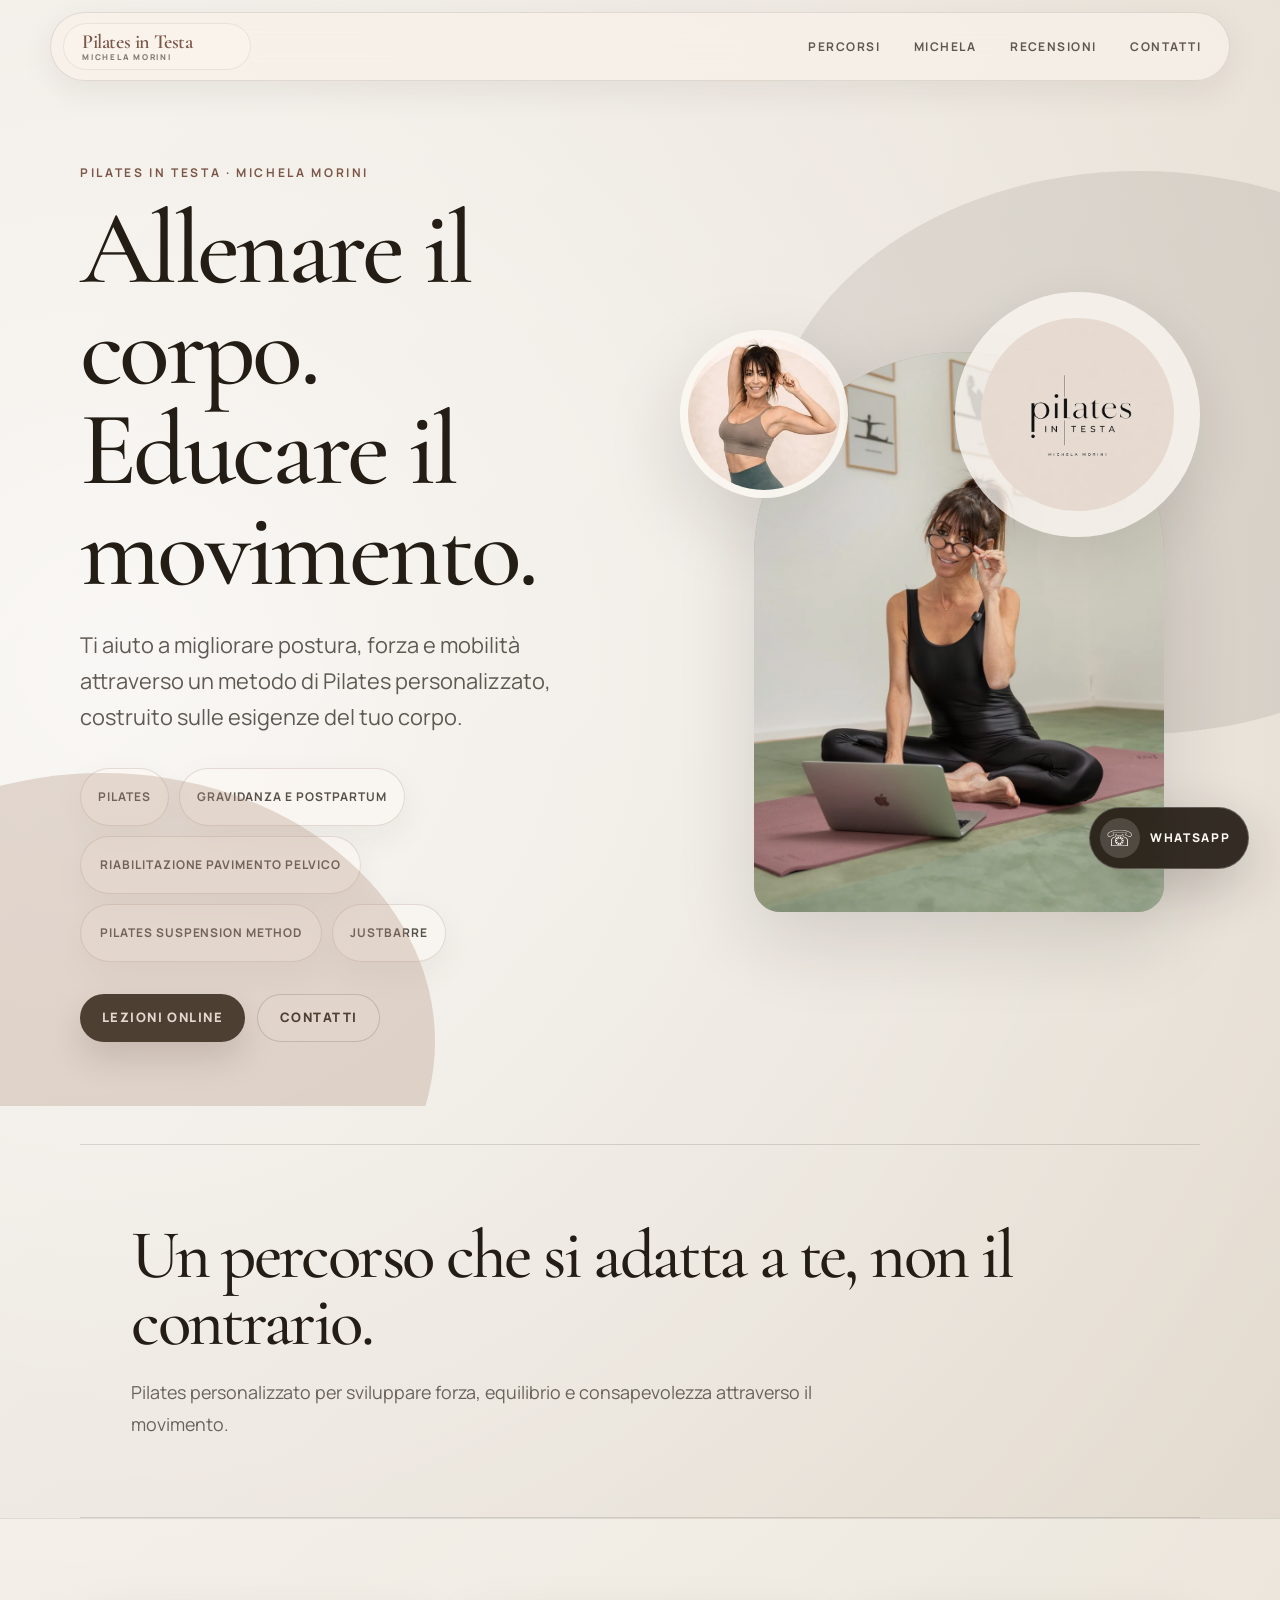
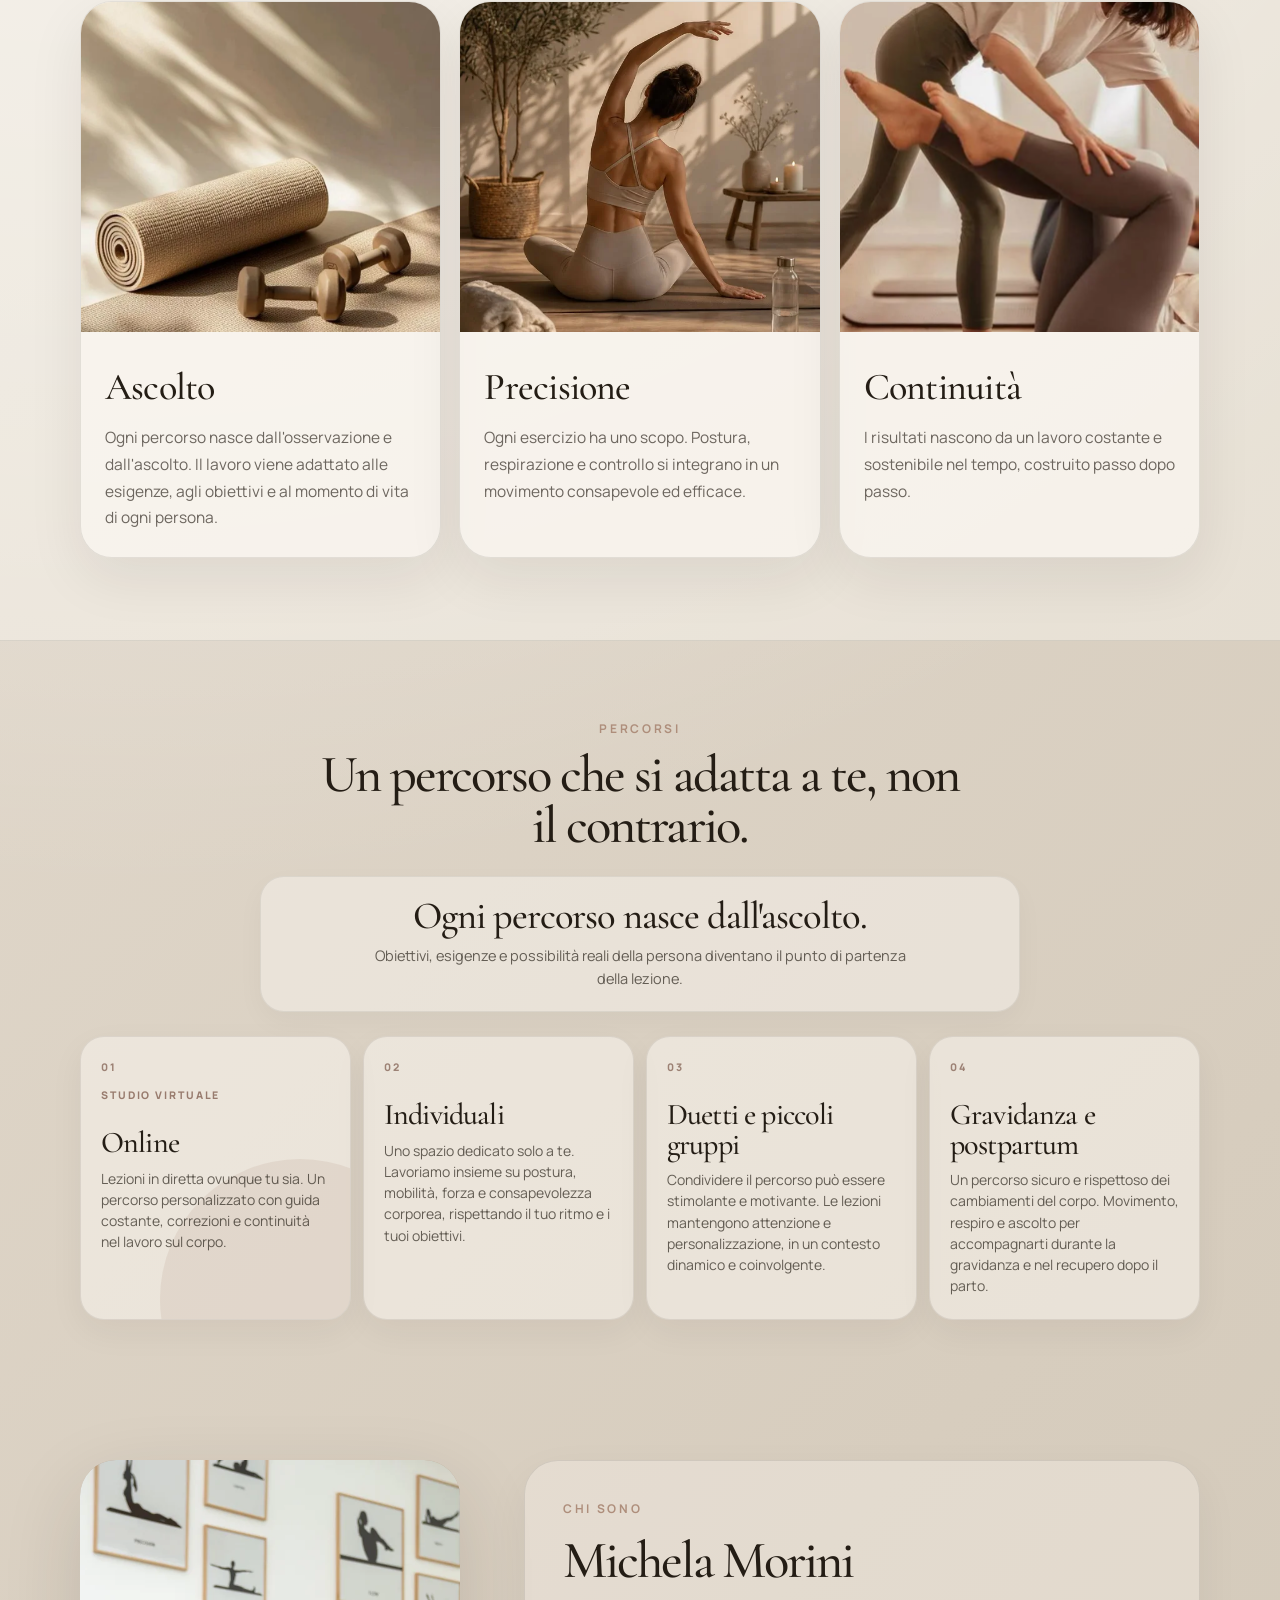
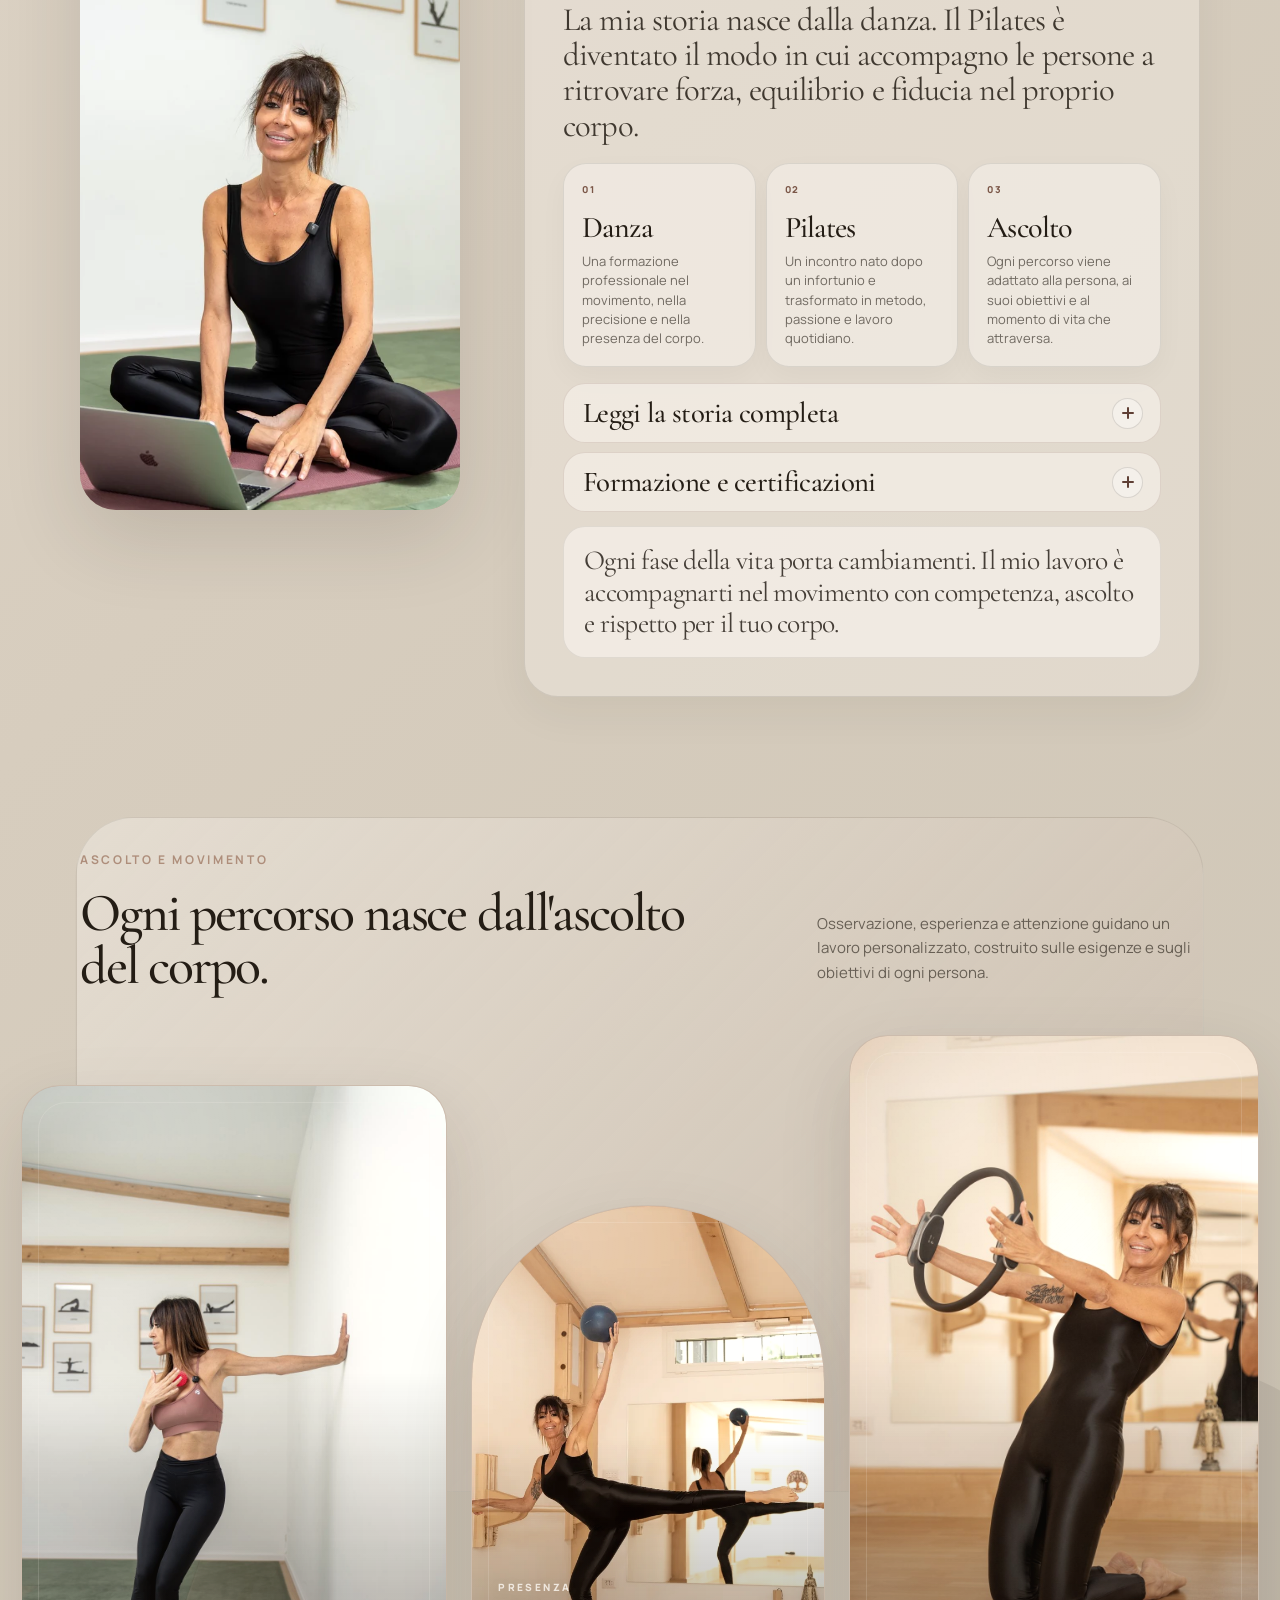
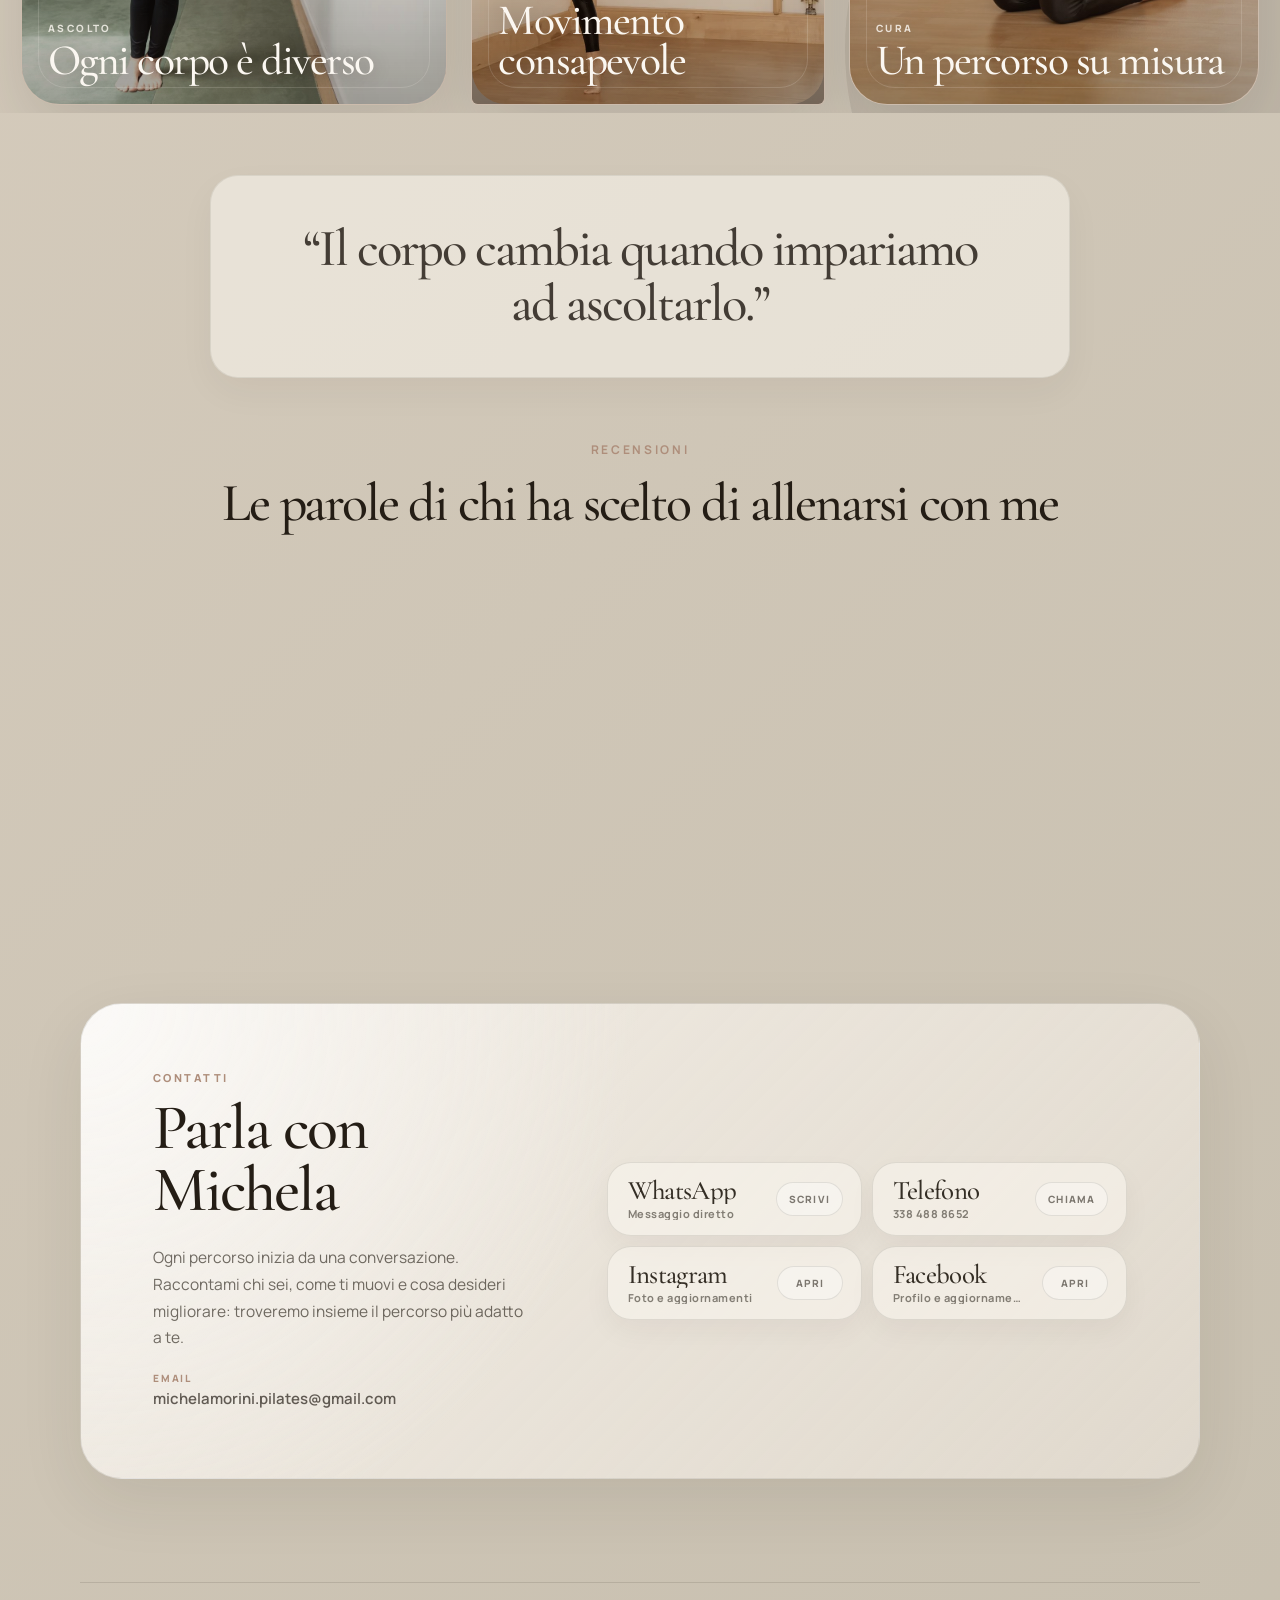
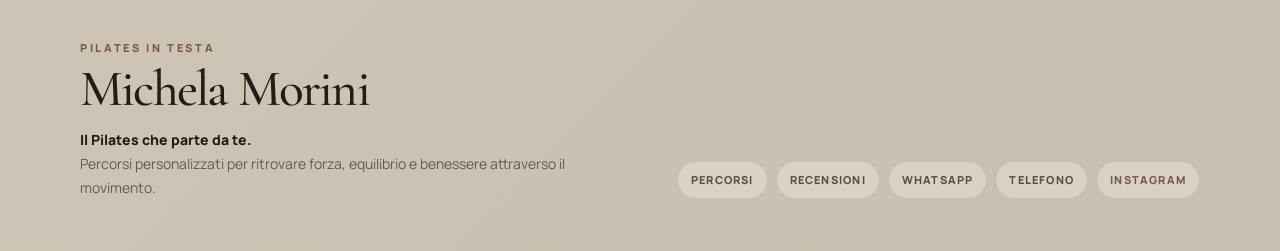
==== commit 049e4b66: "restyle titoli e contatti" ====
--- a/index.html
+++ b/index.html
@@ -244,43 +244,47 @@
       <a class="text-link reveal" href="https://www.superprof.it/insegnante-pilates-certificata-diploma-internazionale-polestar-pilates-specializzata-anche-gravidanza-post-gravidanza.html" target="_blank" rel="noopener">Leggi le recensioni complete su Superprof</a>
     </section>
 
-    <section class="section-shell contact contact-refined contact-simple" id="contatti">
-      <div class="contact-panel contact-panel-simple contact-polished reveal">
-        <div class="contact-copy contact-simple-copy contact-headline">
+    <section class="section-shell contact contact-clean" id="contatti">
+      <div class="contact-panel-clean reveal">
+        <div class="contact-copy-clean">
           <p class="eyebrow">Contatti</p>
           <h2>Parla con Michela</h2>
           <p>Ogni percorso inizia da una conversazione. Raccontami chi sei, come ti muovi e cosa desideri migliorare: troveremo insieme il percorso più adatto a te.</p>
-        </div>
-
-        <div class="contact-channels contact-channels-polished" aria-label="Recapiti Michela Morini">
-          <a class="channel-card channel-primary channel-wide" href="https://wa.me/393384888652?text=Ciao%20Michela%2C%20vorrei%20informazioni%20sulle%20lezioni%20di%20Pilates" target="_blank" rel="noopener">
-            <span>WhatsApp</span>
-            <strong>Scrivi un messaggio</strong>
-            <small>Il modo più diretto per informazioni e disponibilità</small>
+          <p class="contact-email-note"><span>Email</span><strong>michelamorini.pilates@gmail.com</strong></p>
+        </div>
+
+        <div class="contact-list-clean" aria-label="Recapiti Michela Morini">
+          <a class="contact-row-clean" href="https://wa.me/393384888652?text=Ciao%20Michela%2C%20vorrei%20informazioni%20sulle%20lezioni%20di%20Pilates" target="_blank" rel="noopener" aria-label="Scrivi a Michela su WhatsApp">
+            <span class="contact-row-text">
+              <strong>WhatsApp</strong>
+              <small>Messaggio diretto</small>
+            </span>
+            <span class="contact-row-action">Scrivi</span>
           </a>
 
-          <a class="channel-card" href="tel:+393384888652">
-            <span>Telefono</span>
-            <strong class="channel-value-compact">+39 338 488 8652</strong>
-            <small>Per un contatto rapido</small>
+          <a class="contact-row-clean" href="tel:+393384888652" aria-label="Chiama Michela al numero 338 488 8652">
+            <span class="contact-row-text">
+              <strong>Telefono</strong>
+              <small>338 488 8652</small>
+            </span>
+            <span class="contact-row-action">Chiama</span>
           </a>
 
-          <a class="channel-card" href="mailto:michelamorini.pilates@gmail.com">
-            <span>Email</span>
-            <strong class="channel-value-mail">michelamorini.pilates@gmail.com</strong>
-            <small>Per richieste e informazioni</small>
+
+          <a class="contact-row-clean" href="https://www.instagram.com/michelamorini.pilates/" target="_blank" rel="noopener" aria-label="Apri Instagram Michela Morini Pilates">
+            <span class="contact-row-text">
+              <strong>Instagram</strong>
+              <small>Foto e aggiornamenti</small>
+            </span>
+            <span class="contact-row-action">Apri</span>
           </a>
 
-          <a class="channel-card" href="https://www.instagram.com/michelamorini.pilates/" target="_blank" rel="noopener">
-            <span>Instagram</span>
-            <strong class="channel-value-social">@michelamorini.pilates</strong>
-            <small>Foto, aggiornamenti e contenuti Pilates</small>
-          </a>
-
-          <a class="channel-card" href="https://www.facebook.com/michela.morini.5?utm_source=ig&utm_medium=social&utm_content=link_in_bio" target="_blank" rel="noopener">
-            <span>Facebook</span>
-            <strong>Michela Morini</strong>
-            <small>Profilo e aggiornamenti</small>
+          <a class="contact-row-clean" href="https://www.facebook.com/michela.morini.5?utm_source=ig&utm_medium=social&utm_content=link_in_bio" target="_blank" rel="noopener" aria-label="Apri Facebook Michela Morini">
+            <span class="contact-row-text">
+              <strong>Facebook</strong>
+              <small>Profilo e aggiornamenti</small>
+            </span>
+            <span class="contact-row-action">Apri</span>
           </a>
         </div>
       </div>
@@ -296,8 +300,8 @@
     <div class="footer-links" aria-label="Collegamenti footer">
       <a href="#percorsi">Percorsi</a>
       <a href="#recensioni">Recensioni</a>
-      <a href="tel:+393384888652">+39 338 488 8652</a>
-      <a href="mailto:michelamorini.pilates@gmail.com">Email</a>
+      <a href="https://wa.me/393384888652?text=Ciao%20Michela%2C%20vorrei%20informazioni%20sulle%20lezioni%20di%20Pilates" target="_blank" rel="noopener">WhatsApp</a>
+      <a href="tel:+393384888652" aria-label="Chiama Michela al numero 338 488 8652">Telefono</a>
       <a href="https://www.instagram.com/michelamorini.pilates/" target="_blank" rel="noopener">Instagram</a>
     </div>
   </footer>
--- a/assets/css/style.css
+++ b/assets/css/style.css
@@ -1570,4 +1570,2030 @@
   .contact-channels-polished .channel-card[href^="tel"] strong{
     font-size: 24px !important;
   }
-}+}
+/* === Fine tuning leggero: sezioni citazione e contatti più compatte/raffinate === */
+.quote-section{
+  padding: clamp(54px, 6vw, 76px) 0 clamp(48px, 5vw, 66px);
+}
+.quote-inner{
+  max-width: 960px;
+  border-radius: 34px;
+  padding: clamp(34px, 5vw, 58px) clamp(26px, 7vw, 70px);
+  background: linear-gradient(135deg, rgba(251,247,241,.76), rgba(230,221,209,.52));
+  border: 1px solid rgba(36,29,21,.10);
+  box-shadow: 0 20px 52px rgba(36,29,21,.075);
+  color: var(--ink);
+}
+.quote-inner p{
+  max-width: 780px;
+  margin-inline: auto;
+  color: rgba(36,29,21,.86);
+  font-size: clamp(36px, 4.7vw, 64px);
+  line-height: 1.02;
+  letter-spacing: -.038em;
+}
+
+.contact{
+  padding-bottom: clamp(64px, 7vw, 86px);
+}
+.contact-polished{
+  grid-template-columns: minmax(240px,.6fr) minmax(0,1fr);
+  gap: clamp(24px,4vw,52px);
+  padding: clamp(26px,4.5vw,48px);
+  border-radius: 36px;
+  background: linear-gradient(135deg, rgba(251,247,241,.68), rgba(230,221,209,.42));
+  border: 1px solid rgba(36,29,21,.09);
+  box-shadow: 0 22px 62px rgba(36,29,21,.08);
+}
+.contact-panel-simple::before,
+.contact-panel-simple::after{
+  opacity: .38;
+}
+.contact-headline h2{
+  font-size: clamp(46px,5.2vw,72px);
+  line-height: .98;
+  letter-spacing: -.04em;
+}
+.contact-headline p:not(.eyebrow){
+  max-width: 390px;
+  font-size: 16px;
+  line-height: 1.72;
+  color: rgba(36,29,21,.66);
+}
+.contact-channels-polished{
+  gap: 9px;
+}
+.contact-channels-polished .channel-card,
+.contact-channels-polished .channel-wide,
+.contact-channels-polished .channel-primary{
+  min-height: 84px;
+  padding: 16px 20px;
+  border-radius: 24px;
+  column-gap: 18px;
+  background: rgba(251,247,241,.55);
+  border-color: rgba(36,29,21,.085);
+  box-shadow: 0 12px 30px rgba(36,29,21,.045);
+}
+.contact-channels-polished .channel-primary{
+  min-height: 92px;
+  background: linear-gradient(135deg, rgba(95,63,52,.92), rgba(36,29,21,.86));
+  box-shadow: 0 14px 34px rgba(36,29,21,.12);
+}
+.contact-channels-polished .channel-card span{
+  font-size: 11px;
+  letter-spacing: .18em;
+  color: rgba(123,87,72,.72);
+}
+.contact-channels-polished .channel-primary span{
+  color: rgba(251,247,241,.72);
+}
+.contact-channels-polished .channel-card strong{
+  font-size: clamp(24px,2vw,31px) !important;
+  line-height: 1.02 !important;
+  letter-spacing: -.035em !important;
+}
+.contact-channels-polished .channel-primary strong{
+  font-size: clamp(28px,2.4vw,36px) !important;
+}
+.contact-channels-polished .channel-card small{
+  font-size: 13px;
+  line-height: 1.35;
+  color: rgba(36,29,21,.55);
+}
+.contact-channels-polished .channel-primary small{
+  color: rgba(251,247,241,.78);
+}
+.contact-channels-polished .channel-value-compact,
+.contact-channels-polished .channel-value-mail,
+.contact-channels-polished .channel-value-social,
+.channel-card[href^="mailto:"] strong,
+.channel-card[href*="instagram"] strong{
+  font-size: clamp(20px,1.65vw,27px) !important;
+  letter-spacing: -.035em !important;
+  max-width: 100%;
+}
+.contact-channels-polished .channel-card[href^="tel"] strong{
+  font-size: clamp(20px,1.65vw,27px) !important;
+  letter-spacing: -.025em !important;
+}
+
+@media (max-width: 980px){
+  .contact-polished{
+    grid-template-columns: 1fr;
+  }
+  .contact-headline p:not(.eyebrow){
+    max-width: 620px;
+  }
+}
+@media (max-width: 620px){
+  .quote-section{
+    padding: 44px 0 42px;
+  }
+  .quote-inner{
+    border-radius: 26px;
+    padding: 30px 22px;
+  }
+  .quote-inner p{
+    font-size: clamp(32px,9.2vw,42px);
+    line-height: 1.04;
+  }
+  .contact-polished{
+    padding: 22px;
+    border-radius: 28px;
+  }
+  .contact-headline h2{
+    font-size: clamp(42px,12vw,50px);
+  }
+  .contact-headline p:not(.eyebrow){
+    font-size: 15px;
+    line-height: 1.68;
+  }
+  .contact-channels-polished .channel-card,
+  .contact-channels-polished .channel-wide,
+  .contact-channels-polished .channel-primary{
+    min-height: 92px;
+    padding: 17px 18px;
+    border-radius: 21px;
+  }
+  .contact-channels-polished .channel-card strong,
+  .contact-channels-polished .channel-primary strong{
+    font-size: clamp(25px,7.5vw,32px) !important;
+  }
+  .contact-channels-polished .channel-value-mail,
+  .contact-channels-polished .channel-value-social,
+  .channel-card[href^="mailto:"] strong,
+  .channel-card[href*="instagram"] strong{
+    font-size: clamp(16.5px,4.75vw,22px) !important;
+  }
+  .contact-channels-polished .channel-card[href^="tel"] strong{
+    font-size: clamp(18px,5.4vw,23px) !important;
+  }
+}
+@media (max-width: 380px){
+  .contact-polished{
+    padding: 18px;
+  }
+  .contact-channels-polished .channel-value-mail,
+  .contact-channels-polished .channel-value-social,
+  .channel-card[href^="mailto:"] strong,
+  .channel-card[href*="instagram"] strong{
+    font-size: 15.5px !important;
+  }
+}
+
+/* === Contatti: versione più compatta, uniforme e professionale === */
+#contatti.contact{
+  padding-bottom: clamp(56px, 6vw, 78px);
+}
+
+#contatti .contact-polished{
+  max-width: 960px;
+  margin-inline: auto;
+  grid-template-columns: minmax(220px, .48fr) minmax(0, .92fr);
+  gap: clamp(22px, 3.8vw, 42px);
+  align-items: center;
+  padding: clamp(24px, 3.8vw, 40px);
+  border-radius: 32px;
+  background: linear-gradient(135deg, rgba(251,247,241,.72), rgba(230,221,209,.38));
+  border: 1px solid rgba(36,29,21,.085);
+  box-shadow: 0 18px 48px rgba(36,29,21,.075);
+}
+
+#contatti .contact-panel-simple::before,
+#contatti .contact-panel-simple::after{
+  opacity: .18;
+}
+
+#contatti .contact-headline .eyebrow{
+  margin-bottom: 12px;
+}
+
+#contatti .contact-headline h2{
+  max-width: 360px;
+  margin-bottom: 18px;
+  font-size: clamp(42px, 4.6vw, 62px);
+  line-height: .96;
+  letter-spacing: -.045em;
+}
+
+#contatti .contact-headline p:not(.eyebrow){
+  max-width: 335px;
+  font-size: 15px;
+  line-height: 1.66;
+  color: rgba(36,29,21,.62);
+}
+
+#contatti .contact-channels-polished{
+  gap: 0;
+  overflow: hidden;
+  border-radius: 24px;
+  background: rgba(251,247,241,.48);
+  border: 1px solid rgba(36,29,21,.085);
+  box-shadow: 0 12px 34px rgba(36,29,21,.045);
+}
+
+#contatti .contact-channels-polished .channel-card,
+#contatti .contact-channels-polished .channel-wide,
+#contatti .contact-channels-polished .channel-primary{
+  min-height: 68px !important;
+  padding: 13px 18px !important;
+  border: 0 !important;
+  border-radius: 0 !important;
+  border-bottom: 1px solid rgba(36,29,21,.075) !important;
+  background: transparent !important;
+  box-shadow: none !important;
+  transform: none !important;
+  display: grid;
+  grid-template-columns: 112px minmax(0, 1fr);
+  grid-template-rows: auto auto;
+  column-gap: 18px;
+  row-gap: 1px;
+  align-items: center;
+  align-content: center;
+}
+
+#contatti .contact-channels-polished .channel-card:last-child{
+  border-bottom: 0 !important;
+}
+
+#contatti .contact-channels-polished .channel-card:hover,
+#contatti .contact-channels-polished .channel-primary:hover{
+  background: rgba(251,247,241,.52) !important;
+  box-shadow: none !important;
+  transform: none !important;
+}
+
+#contatti .contact-channels-polished .channel-card span{
+  grid-column: 1;
+  grid-row: 1 / span 2;
+  align-self: center;
+  font-size: 10px;
+  font-weight: 850;
+  letter-spacing: .18em;
+  color: rgba(123,87,72,.68) !important;
+}
+
+#contatti .contact-channels-polished .channel-card strong,
+#contatti .contact-channels-polished .channel-primary strong{
+  grid-column: 2;
+  grid-row: 1;
+  align-self: end;
+  margin: 0;
+  font-family: var(--serif) !important;
+  font-size: clamp(20px, 1.72vw, 26px) !important;
+  font-weight: 500 !important;
+  line-height: 1.05 !important;
+  letter-spacing: -.035em !important;
+  color: rgba(36,29,21,.90) !important;
+  white-space: nowrap;
+  overflow-wrap: normal;
+  word-break: normal;
+}
+
+#contatti .contact-channels-polished .channel-card small,
+#contatti .contact-channels-polished .channel-primary small{
+  grid-column: 2;
+  grid-row: 2;
+  margin: 0;
+  font-size: 12px;
+  line-height: 1.35;
+  color: rgba(36,29,21,.52) !important;
+}
+
+#contatti .contact-channels-polished .channel-value-compact,
+#contatti .contact-channels-polished .channel-value-mail,
+#contatti .contact-channels-polished .channel-value-social,
+#contatti .contact-channels-polished .channel-card[href^="tel"] strong,
+#contatti .contact-channels-polished .channel-card[href^="mailto:"] strong,
+#contatti .contact-channels-polished .channel-card[href*="instagram"] strong{
+  font-size: clamp(18px, 1.45vw, 23px) !important;
+  letter-spacing: -.028em !important;
+}
+
+#contatti .contact-channels-polished .channel-card[href^="tel"] strong{
+  font-variant-numeric: lining-nums tabular-nums;
+  font-feature-settings: "lnum" 1, "tnum" 1;
+}
+
+@media (max-width: 980px){
+  #contatti .contact-polished{
+    max-width: 780px;
+    grid-template-columns: 1fr;
+    gap: 24px;
+  }
+
+  #contatti .contact-headline h2{
+    max-width: 520px;
+  }
+
+  #contatti .contact-headline p:not(.eyebrow){
+    max-width: 610px;
+  }
+}
+
+@media (max-width: 620px){
+  #contatti.contact{
+    padding-bottom: 62px;
+  }
+
+  #contatti .contact-polished{
+    padding: 20px;
+    border-radius: 26px;
+    gap: 20px;
+  }
+
+  #contatti .contact-headline h2{
+    margin-bottom: 14px;
+    font-size: clamp(40px, 11vw, 48px);
+  }
+
+  #contatti .contact-headline p:not(.eyebrow){
+    font-size: 14.5px;
+    line-height: 1.62;
+  }
+
+  #contatti .contact-channels-polished{
+    border-radius: 20px;
+  }
+
+  #contatti .contact-channels-polished .channel-card,
+  #contatti .contact-channels-polished .channel-wide,
+  #contatti .contact-channels-polished .channel-primary{
+    min-height: 76px !important;
+    padding: 14px 16px !important;
+    grid-template-columns: 1fr;
+    grid-template-rows: auto auto auto;
+    gap: 2px;
+  }
+
+  #contatti .contact-channels-polished .channel-card span,
+  #contatti .contact-channels-polished .channel-card strong,
+  #contatti .contact-channels-polished .channel-card small{
+    grid-column: 1;
+    grid-row: auto;
+  }
+
+  #contatti .contact-channels-polished .channel-card strong,
+  #contatti .contact-channels-polished .channel-primary strong{
+    font-size: clamp(21px, 6.2vw, 28px) !important;
+  }
+
+  #contatti .contact-channels-polished .channel-value-compact,
+  #contatti .contact-channels-polished .channel-value-mail,
+  #contatti .contact-channels-polished .channel-value-social,
+  #contatti .contact-channels-polished .channel-card[href^="tel"] strong,
+  #contatti .contact-channels-polished .channel-card[href^="mailto:"] strong,
+  #contatti .contact-channels-polished .channel-card[href*="instagram"] strong{
+    font-size: clamp(14.5px, 4.35vw, 18px) !important;
+  }
+}
+
+/* === Refinement 2026-06: contatti e percorsi più compatti, leggeri e omogenei === */
+:root{
+  --fine-border: rgba(36,29,21,.085);
+  --fine-text: rgba(36,29,21,.68);
+  --fine-muted: rgba(36,29,21,.50);
+}
+
+/* Riduce leggermente il tono dei titoli interni senza toccare l'hero. */
+.statement-refined h2,
+#percorsi .center-heading h2,
+.gallery-head h2,
+.reviews .center-heading h2,
+#contatti .contact-headline h2{
+  letter-spacing: -.038em;
+}
+
+/* Percorsi: meno altezza, meno effetto card, più editoriale. */
+#percorsi.cards-section{
+  padding-top: clamp(60px, 7vw, 78px) !important;
+  padding-bottom: clamp(58px, 7vw, 78px) !important;
+}
+
+#percorsi .center-heading{
+  max-width: 660px;
+  margin-bottom: 24px !important;
+}
+
+#percorsi .center-heading .eyebrow{
+  margin-bottom: 10px;
+}
+
+#percorsi .center-heading h2{
+  font-size: clamp(34px, 4.1vw, 56px) !important;
+  line-height: .98;
+}
+
+#percorsi .path-insight{
+  max-width: 720px;
+  margin: 0 auto 24px !important;
+  padding: 18px 24px !important;
+  border-radius: 24px !important;
+  background: rgba(251,247,241,.46) !important;
+  border: 1px solid var(--fine-border) !important;
+  box-shadow: 0 10px 30px rgba(36,29,21,.045) !important;
+  text-align: left !important;
+  display: grid;
+  grid-template-columns: minmax(190px,.48fr) minmax(0,1fr);
+  gap: 18px;
+  align-items: center;
+}
+
+#percorsi .path-insight strong{
+  font-size: clamp(25px, 2.5vw, 34px) !important;
+  line-height: 1.02 !important;
+  letter-spacing: -.028em;
+}
+
+#percorsi .path-insight p{
+  margin: 0 !important;
+  font-size: 14.5px !important;
+  line-height: 1.55 !important;
+  color: var(--fine-text) !important;
+}
+
+#percorsi .cards-grid-priority{
+  gap: 12px !important;
+}
+
+#percorsi .cards-grid-priority .service-card{
+  min-height: 238px !important;
+  padding: 22px 20px !important;
+  border-radius: 24px !important;
+  background: rgba(251,247,241,.50) !important;
+  border-color: var(--fine-border) !important;
+  box-shadow: 0 12px 34px rgba(36,29,21,.05) !important;
+}
+
+#percorsi .cards-grid-priority .service-card span{
+  font-size: 10.5px !important;
+  letter-spacing: .17em !important;
+  color: rgba(123,87,72,.70) !important;
+}
+
+#percorsi .cards-grid-priority .service-card .online-kicker{
+  margin-top: 10px !important;
+  font-size: 10.5px !important;
+  letter-spacing: .18em !important;
+  color: rgba(123,87,72,.74) !important;
+}
+
+#percorsi .cards-grid-priority .service-card h3,
+#percorsi .cards-grid-priority .service-card-online h3{
+  margin: 24px 0 10px !important;
+  font-size: clamp(27px, 2.35vw, 36px) !important;
+  line-height: .98 !important;
+  letter-spacing: -.028em !important;
+}
+
+#percorsi .cards-grid-priority .service-card p:not(.online-kicker){
+  font-size: 14px !important;
+  line-height: 1.52 !important;
+  color: var(--fine-text) !important;
+}
+
+/* Contatti: lista compatta, unificata, con numero WhatsApp/telefono più leggibile. */
+#contatti.contact{
+  padding-top: 0 !important;
+  padding-bottom: clamp(48px, 6vw, 68px) !important;
+}
+
+#contatti .contact-polished{
+  max-width: 880px !important;
+  grid-template-columns: minmax(210px,.46fr) minmax(0,.88fr) !important;
+  gap: clamp(20px, 3vw, 34px) !important;
+  padding: clamp(22px, 3vw, 32px) !important;
+  border-radius: 28px !important;
+  background: linear-gradient(135deg, rgba(251,247,241,.66), rgba(230,221,209,.30)) !important;
+  border: 1px solid rgba(36,29,21,.075) !important;
+  box-shadow: 0 14px 38px rgba(36,29,21,.055) !important;
+}
+
+#contatti .contact-panel-simple::before,
+#contatti .contact-panel-simple::after{
+  opacity: .10 !important;
+}
+
+#contatti .contact-headline h2{
+  max-width: 320px !important;
+  margin-bottom: 14px !important;
+  font-size: clamp(36px, 3.9vw, 52px) !important;
+  line-height: .98 !important;
+}
+
+#contatti .contact-headline p:not(.eyebrow){
+  max-width: 315px !important;
+  font-size: 14px !important;
+  line-height: 1.58 !important;
+  color: var(--fine-text) !important;
+}
+
+#contatti .contact-channels-polished{
+  display: grid !important;
+  grid-template-columns: 1fr !important;
+  gap: 0 !important;
+  overflow: hidden !important;
+  border-radius: 20px !important;
+  background: rgba(251,247,241,.44) !important;
+  border: 1px solid var(--fine-border) !important;
+  box-shadow: 0 10px 26px rgba(36,29,21,.035) !important;
+}
+
+#contatti .contact-channels-polished .channel-card,
+#contatti .contact-channels-polished .channel-wide,
+#contatti .contact-channels-polished .channel-primary{
+  min-height: 58px !important;
+  padding: 11px 16px !important;
+  border: 0 !important;
+  border-bottom: 1px solid rgba(36,29,21,.07) !important;
+  border-radius: 0 !important;
+  background: transparent !important;
+  box-shadow: none !important;
+  transform: none !important;
+  display: grid !important;
+  grid-template-columns: 96px minmax(0, 1fr) !important;
+  grid-template-rows: auto auto !important;
+  column-gap: 16px !important;
+  row-gap: 0 !important;
+  align-items: center !important;
+  align-content: center !important;
+}
+
+#contatti .contact-channels-polished .channel-card:last-child{
+  border-bottom: 0 !important;
+}
+
+#contatti .contact-channels-polished .channel-card:hover,
+#contatti .contact-channels-polished .channel-primary:hover{
+  background: rgba(255,255,255,.22) !important;
+  box-shadow: none !important;
+  transform: none !important;
+}
+
+#contatti .contact-channels-polished .channel-card span{
+  grid-column: 1 !important;
+  grid-row: 1 / span 2 !important;
+  align-self: center !important;
+  font-size: 9.5px !important;
+  font-weight: 850 !important;
+  letter-spacing: .17em !important;
+  color: rgba(123,87,72,.66) !important;
+}
+
+#contatti .contact-channels-polished .channel-card strong,
+#contatti .contact-channels-polished .channel-primary strong{
+  grid-column: 2 !important;
+  grid-row: 1 !important;
+  align-self: end !important;
+  margin: 0 !important;
+  font-family: var(--serif) !important;
+  font-size: clamp(18px, 1.42vw, 22px) !important;
+  font-weight: 500 !important;
+  line-height: 1.06 !important;
+  letter-spacing: -.028em !important;
+  color: rgba(36,29,21,.88) !important;
+  white-space: nowrap !important;
+}
+
+#contatti .contact-channels-polished .channel-card small,
+#contatti .contact-channels-polished .channel-primary small{
+  grid-column: 2 !important;
+  grid-row: 2 !important;
+  margin: 2px 0 0 !important;
+  font-size: 11.5px !important;
+  line-height: 1.3 !important;
+  color: var(--fine-muted) !important;
+}
+
+#contatti .contact-channels-polished .channel-primary strong,
+#contatti .contact-channels-polished .channel-value-phone,
+#contatti .contact-channels-polished .channel-card[href^="tel"] strong{
+  font-size: clamp(18px, 1.36vw, 21px) !important;
+  font-variant-numeric: lining-nums tabular-nums !important;
+  font-feature-settings: "lnum" 1, "tnum" 1 !important;
+  letter-spacing: -.018em !important;
+}
+
+#contatti .contact-channels-polished .channel-value-mail,
+#contatti .contact-channels-polished .channel-value-social,
+#contatti .contact-channels-polished .channel-card[href^="mailto:"] strong,
+#contatti .contact-channels-polished .channel-card[href*="instagram"] strong{
+  font-size: clamp(16px, 1.25vw, 20px) !important;
+  letter-spacing: -.018em !important;
+  overflow: hidden !important;
+  text-overflow: ellipsis !important;
+}
+
+#contatti .channel-value-phone i{
+  display: inline-flex;
+  width: 23px;
+  height: 23px;
+  margin-right: 7px;
+  align-items: center;
+  justify-content: center;
+  border-radius: 999px;
+  border: 1px solid rgba(123,87,72,.22);
+  background: rgba(251,247,241,.58);
+  color: rgba(123,87,72,.80);
+  font-family: var(--sans);
+  font-size: 9px;
+  font-style: normal;
+  font-weight: 850;
+  letter-spacing: .02em;
+  vertical-align: 2px;
+}
+
+#contatti .channel-primary .channel-value-phone i{
+  background: rgba(123,87,72,.10);
+}
+
+@media (max-width: 980px){
+  #percorsi .cards-grid-priority{
+    grid-template-columns: repeat(2, minmax(0,1fr)) !important;
+  }
+  #contatti .contact-polished{
+    max-width: 760px !important;
+    grid-template-columns: 1fr !important;
+  }
+  #contatti .contact-headline h2,
+  #contatti .contact-headline p:not(.eyebrow){
+    max-width: 560px !important;
+  }
+}
+
+@media (max-width: 700px){
+  #percorsi .path-insight{
+    grid-template-columns: 1fr !important;
+    gap: 8px !important;
+    text-align: left !important;
+  }
+  #percorsi .cards-grid-priority{
+    grid-template-columns: 1fr !important;
+  }
+  #percorsi .cards-grid-priority .service-card{
+    min-height: 0 !important;
+  }
+}
+
+@media (max-width: 620px){
+  #percorsi.cards-section{
+    padding-top: 46px !important;
+    padding-bottom: 52px !important;
+  }
+  #percorsi .center-heading{
+    margin-bottom: 18px !important;
+  }
+  #percorsi .center-heading h2{
+    font-size: clamp(32px, 9.2vw, 42px) !important;
+  }
+  #percorsi .path-insight{
+    padding: 16px 18px !important;
+    border-radius: 20px !important;
+    margin-bottom: 16px !important;
+  }
+  #percorsi .path-insight strong{
+    font-size: 26px !important;
+  }
+  #percorsi .path-insight p{
+    font-size: 14px !important;
+  }
+  #percorsi .cards-grid-priority .service-card{
+    padding: 18px !important;
+    border-radius: 20px !important;
+  }
+  #percorsi .cards-grid-priority .service-card h3,
+  #percorsi .cards-grid-priority .service-card-online h3{
+    margin-top: 14px !important;
+    font-size: 30px !important;
+  }
+
+  #contatti.contact{
+    padding-bottom: 52px !important;
+  }
+  #contatti .contact-polished{
+    padding: 18px !important;
+    border-radius: 24px !important;
+    gap: 16px !important;
+  }
+  #contatti .contact-headline .eyebrow{
+    margin-bottom: 8px !important;
+  }
+  #contatti .contact-headline h2{
+    margin-bottom: 10px !important;
+    font-size: clamp(34px, 10vw, 42px) !important;
+  }
+  #contatti .contact-headline p:not(.eyebrow){
+    font-size: 13.8px !important;
+    line-height: 1.55 !important;
+  }
+  #contatti .contact-channels-polished{
+    border-radius: 18px !important;
+  }
+  #contatti .contact-channels-polished .channel-card,
+  #contatti .contact-channels-polished .channel-wide,
+  #contatti .contact-channels-polished .channel-primary{
+    min-height: 66px !important;
+    padding: 12px 14px !important;
+    grid-template-columns: 1fr !important;
+    grid-template-rows: auto auto auto !important;
+    gap: 1px !important;
+  }
+  #contatti .contact-channels-polished .channel-card span,
+  #contatti .contact-channels-polished .channel-card strong,
+  #contatti .contact-channels-polished .channel-card small{
+    grid-column: 1 !important;
+    grid-row: auto !important;
+  }
+  #contatti .contact-channels-polished .channel-card strong,
+  #contatti .contact-channels-polished .channel-primary strong,
+  #contatti .contact-channels-polished .channel-value-phone{
+    font-size: clamp(17px, 5.15vw, 20px) !important;
+    white-space: nowrap !important;
+  }
+  #contatti .contact-channels-polished .channel-value-mail,
+  #contatti .contact-channels-polished .channel-value-social,
+  #contatti .contact-channels-polished .channel-card[href^="mailto:"] strong,
+  #contatti .contact-channels-polished .channel-card[href*="instagram"] strong{
+    font-size: clamp(14px, 4.1vw, 17px) !important;
+  }
+  #contatti .channel-value-phone i{
+    width: 21px;
+    height: 21px;
+    margin-right: 6px;
+    font-size: 8.5px;
+    vertical-align: 2px;
+  }
+}
+
+/* === Refinement finale: da "Chi sono" in giù più compatto, leggero e uniforme === */
+:root{
+  --fine-soft-panel: rgba(251,247,241,.50);
+  --fine-soft-panel-strong: rgba(251,247,241,.68);
+}
+
+/* Ripristina la nota dei percorsi in forma più editoriale, non divisa in due colonne. */
+#percorsi .path-insight{
+  max-width: 760px !important;
+  margin: 0 auto 24px !important;
+  padding: 20px 26px !important;
+  display: block !important;
+  text-align: center !important;
+  border-radius: 24px !important;
+  background: rgba(251,247,241,.46) !important;
+  border: 1px solid rgba(36,29,21,.075) !important;
+  box-shadow: 0 10px 28px rgba(36,29,21,.035) !important;
+}
+#percorsi .path-insight strong{
+  font-size: clamp(29px, 3vw, 42px) !important;
+  line-height: 1 !important;
+}
+#percorsi .path-insight p{
+  max-width: 560px !important;
+  margin: 10px auto 0 !important;
+  font-size: 14.5px !important;
+  line-height: 1.58 !important;
+}
+
+/* Chi sono: titolo e testi meno importanti visivamente, card più asciutta. */
+#chisono.about{
+  padding-top: clamp(38px, 5vw, 62px) !important;
+  padding-bottom: clamp(58px, 6.5vw, 82px) !important;
+  gap: clamp(28px, 5vw, 64px) !important;
+}
+#chisono .about-media-sticky{
+  border-radius: 36px !important;
+}
+#chisono .about-media-sticky img{
+  height: min(650px, calc(100vh - 150px)) !important;
+  min-height: 500px !important;
+}
+#chisono .about-copy-card{
+  padding: clamp(24px, 3.2vw, 38px) !important;
+  border-radius: 34px !important;
+  background: rgba(251,247,241,.34) !important;
+  box-shadow: 0 16px 44px rgba(36,29,21,.055) !important;
+}
+#chisono .about-copy-card h2{
+  margin-bottom: 16px !important;
+  font-size: clamp(38px, 4.1vw, 58px) !important;
+  line-height: .98 !important;
+  letter-spacing: -.04em !important;
+}
+#chisono .about-lead{
+  margin-bottom: 20px !important;
+  max-width: 680px !important;
+  font-size: clamp(25px, 2.55vw, 37px) !important;
+  line-height: 1.08 !important;
+  letter-spacing: -.028em !important;
+}
+#chisono .about-pillars{
+  gap: 10px !important;
+  margin: 20px 0 16px !important;
+}
+#chisono .about-pillars article{
+  min-height: 150px !important;
+  padding: 18px !important;
+  border-radius: 23px !important;
+  background: rgba(251,247,241,.46) !important;
+  box-shadow: 0 10px 28px rgba(36,29,21,.035) !important;
+}
+#chisono .about-pillars span{
+  margin-bottom: 15px !important;
+  font-size: 9.5px !important;
+}
+#chisono .about-pillars strong{
+  font-size: clamp(27px, 2.35vw, 35px) !important;
+  line-height: .98 !important;
+}
+#chisono .about-pillars p{
+  margin-top: 10px !important;
+  font-size: 13px !important;
+  line-height: 1.48 !important;
+}
+#chisono .about-disclosures{
+  gap: 9px !important;
+  margin-top: 16px !important;
+}
+#chisono .about-detail{
+  border-radius: 22px !important;
+  background: rgba(251,247,241,.52) !important;
+  box-shadow: none !important;
+}
+#chisono .about-detail summary{
+  min-height: 58px !important;
+  padding: 0 17px 0 19px !important;
+  font-size: clamp(23px, 2.25vw, 31px) !important;
+  letter-spacing: -.024em !important;
+}
+#chisono .about-detail summary i{
+  width: 31px !important;
+  height: 31px !important;
+  flex-basis: 31px !important;
+}
+#chisono .about-detail summary i::before,
+#chisono .about-detail summary i::after{
+  width: 12px !important;
+}
+#chisono .about-detail-body{
+  padding: 0 19px 20px !important;
+}
+#chisono .about-detail-body p{
+  margin-top: 14px !important;
+  font-size: 14.5px !important;
+  line-height: 1.66 !important;
+}
+#chisono .training-tags{
+  gap: 8px !important;
+  padding-top: 18px !important;
+}
+#chisono .training-tags li{
+  padding: 8px 11px !important;
+  font-size: 12px !important;
+}
+#chisono .about-quote{
+  margin-top: 14px !important;
+  padding: 18px 20px !important;
+  border-radius: 22px !important;
+  background: rgba(251,247,241,.58) !important;
+  border: 1px solid rgba(36,29,21,.085) !important;
+  color: rgba(36,29,21,.84) !important;
+  box-shadow: none !important;
+  font-size: clamp(21px, 2.15vw, 29px) !important;
+  line-height: 1.14 !important;
+  letter-spacing: -.028em !important;
+}
+
+/* Sezioni successive: meno altezza e titoli più fini, senza cambiare struttura. */
+.gallery-section.studio-movement{
+  padding-top: clamp(50px, 5.5vw, 72px) !important;
+  padding-bottom: 8px !important;
+}
+.gallery-section.studio-movement .gallery-head{
+  margin-bottom: 24px !important;
+}
+.gallery-section.studio-movement .gallery-head h2,
+.reviews .center-heading h2{
+  font-size: clamp(35px, 4.2vw, 58px) !important;
+  line-height: 1 !important;
+  letter-spacing: -.04em !important;
+}
+.gallery-section.studio-movement .gallery-intro{
+  max-width: 610px !important;
+  font-size: 15px !important;
+  line-height: 1.62 !important;
+  color: rgba(36,29,21,.62) !important;
+}
+.quote-section{
+  padding: clamp(42px, 5vw, 62px) 0 !important;
+}
+.quote-inner{
+  max-width: 860px !important;
+  border-radius: 28px !important;
+  padding: clamp(28px, 4.2vw, 46px) clamp(24px, 6vw, 58px) !important;
+  background: rgba(251,247,241,.54) !important;
+  border: 1px solid rgba(36,29,21,.08) !important;
+  box-shadow: 0 14px 36px rgba(36,29,21,.045) !important;
+}
+.quote-inner p{
+  max-width: 700px !important;
+  font-size: clamp(31px, 4.1vw, 54px) !important;
+  line-height: 1.04 !important;
+  color: rgba(36,29,21,.84) !important;
+}
+.reviews{
+  padding-bottom: clamp(58px, 6vw, 78px) !important;
+}
+.review-card{
+  padding: 24px !important;
+  border-radius: 24px !important;
+  box-shadow: 0 10px 30px rgba(36,29,21,.04) !important;
+}
+.review-card p{
+  font-size: clamp(22px, 2vw, 25px) !important;
+  line-height: 1.18 !important;
+}
+
+/* Contatti: canali in stile icon-list, niente numeri ripetuti o blocchi pesanti. */
+#contatti.contact{
+  padding-bottom: clamp(52px, 6vw, 72px) !important;
+}
+#contatti .contact-polished{
+  max-width: 820px !important;
+  grid-template-columns: minmax(220px,.52fr) minmax(0,.88fr) !important;
+  gap: clamp(20px, 3vw, 34px) !important;
+  padding: clamp(22px, 3vw, 32px) !important;
+  border-radius: 28px !important;
+  background: rgba(251,247,241,.48) !important;
+  border: 1px solid rgba(36,29,21,.075) !important;
+  box-shadow: 0 14px 38px rgba(36,29,21,.045) !important;
+}
+#contatti .contact-panel-simple::before,
+#contatti .contact-panel-simple::after{
+  opacity: .08 !important;
+}
+#contatti .contact-headline h2{
+  max-width: 300px !important;
+  margin-bottom: 12px !important;
+  font-size: clamp(35px, 3.65vw, 50px) !important;
+  line-height: 1 !important;
+}
+#contatti .contact-headline p:not(.eyebrow){
+  max-width: 320px !important;
+  font-size: 14px !important;
+  line-height: 1.58 !important;
+  color: rgba(36,29,21,.64) !important;
+}
+#contatti .contact-channels-minimal{
+  display: grid !important;
+  grid-template-columns: repeat(2, minmax(0,1fr)) !important;
+  gap: 8px !important;
+  overflow: visible !important;
+  border: 0 !important;
+  border-radius: 0 !important;
+  background: transparent !important;
+  box-shadow: none !important;
+}
+#contatti .contact-channels-minimal .channel-card,
+#contatti .contact-channels-minimal .channel-primary,
+#contatti .contact-channels-minimal .channel-wide{
+  min-height: 62px !important;
+  padding: 12px 13px !important;
+  border: 1px solid rgba(36,29,21,.075) !important;
+  border-radius: 18px !important;
+  background: rgba(251,247,241,.56) !important;
+  box-shadow: 0 8px 22px rgba(36,29,21,.035) !important;
+  display: flex !important;
+  align-items: center !important;
+  gap: 11px !important;
+  color: rgba(36,29,21,.86) !important;
+  transform: none !important;
+}
+#contatti .contact-channels-minimal .channel-whatsapp{
+  background: rgba(251,247,241,.68) !important;
+}
+#contatti .contact-channels-minimal .channel-card:hover{
+  background: rgba(255,255,255,.44) !important;
+  box-shadow: 0 10px 24px rgba(36,29,21,.045) !important;
+  transform: translateY(-1px) !important;
+}
+#contatti .contact-channels-minimal .channel-icon{
+  flex: 0 0 32px !important;
+  width: 32px !important;
+  height: 32px !important;
+  display: inline-flex !important;
+  align-items: center !important;
+  justify-content: center !important;
+  border-radius: 999px !important;
+  background: rgba(123,87,72,.10) !important;
+  border: 1px solid rgba(123,87,72,.13) !important;
+  color: rgba(94,63,52,.82) !important;
+  font-family: var(--sans) !important;
+  font-size: 10px !important;
+  font-weight: 850 !important;
+  line-height: 1 !important;
+  letter-spacing: .02em !important;
+}
+#contatti .contact-channels-minimal .channel-facebook .channel-icon{
+  font-family: var(--serif) !important;
+  font-size: 18px !important;
+  font-weight: 500 !important;
+}
+#contatti .contact-channels-minimal .channel-copy{
+  min-width: 0 !important;
+  display: grid !important;
+  gap: 2px !important;
+  grid-template-columns: 1fr !important;
+  grid-template-rows: auto auto !important;
+  font-size: inherit !important;
+  font-weight: inherit !important;
+  letter-spacing: normal !important;
+  color: inherit !important;
+}
+#contatti .contact-channels-minimal .channel-copy strong,
+#contatti .contact-channels-minimal .channel-card strong,
+#contatti .contact-channels-minimal .channel-primary strong{
+  grid-column: auto !important;
+  grid-row: auto !important;
+  margin: 0 !important;
+  font-family: var(--sans) !important;
+  font-size: 14px !important;
+  font-weight: 820 !important;
+  line-height: 1.16 !important;
+  letter-spacing: .01em !important;
+  color: rgba(36,29,21,.84) !important;
+  white-space: nowrap !important;
+  overflow: hidden !important;
+  text-overflow: ellipsis !important;
+}
+#contatti .contact-channels-minimal .channel-copy small,
+#contatti .contact-channels-minimal .channel-card small,
+#contatti .contact-channels-minimal .channel-primary small{
+  grid-column: auto !important;
+  grid-row: auto !important;
+  margin: 0 !important;
+  font-size: 11.5px !important;
+  line-height: 1.28 !important;
+  color: rgba(36,29,21,.52) !important;
+  white-space: nowrap !important;
+  overflow: hidden !important;
+  text-overflow: ellipsis !important;
+}
+
+@media (max-width: 1080px){
+  #chisono .about-pillars{
+    grid-template-columns: repeat(3, minmax(0,1fr)) !important;
+  }
+  #chisono .about-pillars article{
+    min-height: 142px !important;
+  }
+}
+
+@media (max-width: 980px){
+  #chisono.about{
+    grid-template-columns: 1fr !important;
+  }
+  #chisono .about-media-sticky{
+    position: relative !important;
+    top: auto !important;
+  }
+  #chisono .about-media-sticky img{
+    height: 540px !important;
+    min-height: 0 !important;
+  }
+  #contatti .contact-polished{
+    max-width: 720px !important;
+    grid-template-columns: 1fr !important;
+  }
+  #contatti .contact-headline h2,
+  #contatti .contact-headline p:not(.eyebrow){
+    max-width: 560px !important;
+  }
+}
+
+@media (max-width: 760px){
+  #chisono .about-pillars{
+    grid-template-columns: 1fr !important;
+  }
+  #chisono .about-pillars article{
+    min-height: auto !important;
+  }
+}
+
+@media (max-width: 620px){
+  #percorsi .path-insight{
+    padding: 17px 18px !important;
+    text-align: center !important;
+  }
+  #percorsi .path-insight strong{
+    font-size: clamp(27px, 8.5vw, 34px) !important;
+  }
+  #chisono.about{
+    padding-top: 44px !important;
+    padding-bottom: 58px !important;
+  }
+  #chisono .about-copy-card{
+    padding: 0 !important;
+    background: transparent !important;
+    border: 0 !important;
+    box-shadow: none !important;
+  }
+  #chisono .about-copy-card h2{
+    font-size: clamp(36px, 10vw, 46px) !important;
+  }
+  #chisono .about-lead{
+    font-size: clamp(25px, 7.5vw, 32px) !important;
+  }
+  #chisono .about-media-sticky img{
+    height: 470px !important;
+  }
+  #chisono .about-detail summary{
+    min-height: 56px !important;
+    font-size: 24px !important;
+  }
+  #chisono .about-quote{
+    padding: 17px 18px !important;
+    font-size: clamp(21px, 6.1vw, 27px) !important;
+  }
+  .gallery-section.studio-movement{
+    padding-top: 46px !important;
+  }
+  .gallery-section.studio-movement .gallery-head h2,
+  .reviews .center-heading h2{
+    font-size: clamp(34px, 9.6vw, 44px) !important;
+  }
+  .quote-section{
+    padding: 38px 0 !important;
+  }
+  .quote-inner{
+    border-radius: 24px !important;
+    padding: 26px 20px !important;
+  }
+  .quote-inner p{
+    font-size: clamp(30px, 8.5vw, 39px) !important;
+  }
+  #contatti .contact-polished{
+    padding: 18px !important;
+    border-radius: 24px !important;
+    gap: 17px !important;
+  }
+  #contatti .contact-headline h2{
+    font-size: clamp(34px, 9.8vw, 42px) !important;
+  }
+  #contatti .contact-channels-minimal{
+    grid-template-columns: 1fr !important;
+    gap: 7px !important;
+  }
+  #contatti .contact-channels-minimal .channel-card,
+  #contatti .contact-channels-minimal .channel-primary,
+  #contatti .contact-channels-minimal .channel-wide{
+    min-height: 58px !important;
+    padding: 11px 12px !important;
+    border-radius: 16px !important;
+  }
+}
+
+/* Micro-fix layout icon-list contatti: evita che le regole precedenti dei <span> incidano sulla nuova struttura. */
+#contatti .contact-channels-minimal .channel-copy{
+  flex: 1 1 auto !important;
+  align-self: center !important;
+}
+
+/* === Override finale contatti: minimale, coerente, raffinato === */
+#contatti.contact{
+  padding-bottom: clamp(52px, 5.8vw, 76px) !important;
+}
+
+#contatti .contact-polished{
+  max-width: 900px !important;
+  margin-inline: auto !important;
+  grid-template-columns: minmax(210px, .72fr) minmax(0, 1fr) !important;
+  gap: clamp(24px, 4vw, 48px) !important;
+  align-items: center !important;
+  padding: clamp(26px, 4vw, 42px) !important;
+  border-radius: 30px !important;
+  background: rgba(251,247,241,.58) !important;
+  border: 1px solid rgba(36,29,21,.075) !important;
+  box-shadow: 0 18px 52px rgba(36,29,21,.06) !important;
+}
+
+#contatti .contact-panel-simple::before,
+#contatti .contact-panel-simple::after{
+  opacity: .10 !important;
+}
+
+#contatti .contact-headline .eyebrow{
+  margin-bottom: 10px !important;
+  font-family: var(--sans) !important;
+  font-size: 11px !important;
+  letter-spacing: .20em !important;
+  font-weight: 700 !important;
+  color: rgba(123,87,72,.70) !important;
+}
+
+#contatti .contact-headline h2{
+  max-width: 320px !important;
+  margin: 0 0 16px !important;
+  font-family: var(--serif) !important;
+  font-size: clamp(40px, 4.3vw, 58px) !important;
+  line-height: .98 !important;
+  font-weight: 500 !important;
+  letter-spacing: -.04em !important;
+  color: rgba(80,54,45,.95) !important;
+}
+
+#contatti .contact-headline p:not(.eyebrow){
+  max-width: 345px !important;
+  margin: 0 !important;
+  font-family: var(--sans) !important;
+  font-size: 14.5px !important;
+  line-height: 1.65 !important;
+  font-weight: 400 !important;
+  color: rgba(36,29,21,.61) !important;
+}
+
+#contatti .contact-channels-minimal{
+  display: grid !important;
+  grid-template-columns: repeat(2, minmax(0,1fr)) !important;
+  gap: 10px !important;
+  overflow: visible !important;
+  border: 0 !important;
+  border-radius: 0 !important;
+  background: transparent !important;
+  box-shadow: none !important;
+}
+
+#contatti .contact-channels-minimal .channel-card,
+#contatti .contact-channels-minimal .channel-primary,
+#contatti .contact-channels-minimal .channel-wide{
+  display: flex !important;
+  grid-template-columns: none !important;
+  grid-template-rows: none !important;
+  align-items: center !important;
+  justify-content: flex-start !important;
+  gap: 12px !important;
+  min-height: 60px !important;
+  padding: 11px 14px !important;
+  border-radius: 999px !important;
+  border: 1px solid rgba(36,29,21,.075) !important;
+  background: rgba(251,247,241,.52) !important;
+  box-shadow: none !important;
+  color: var(--ink) !important;
+  transform: none !important;
+}
+
+#contatti .contact-channels-minimal .channel-card:last-child{
+  grid-column: 1 / -1 !important;
+  max-width: calc(50% - 5px) !important;
+  border-bottom: 1px solid rgba(36,29,21,.075) !important;
+}
+
+#contatti .contact-channels-minimal .channel-card:hover,
+#contatti .contact-channels-minimal .channel-primary:hover{
+  background: rgba(251,247,241,.78) !important;
+  border-color: rgba(123,87,72,.16) !important;
+  box-shadow: 0 10px 24px rgba(36,29,21,.045) !important;
+  transform: translateY(-1px) !important;
+}
+
+#contatti .contact-channels-minimal .channel-icon{
+  flex: 0 0 32px !important;
+  width: 32px !important;
+  height: 32px !important;
+  display: inline-grid !important;
+  place-items: center !important;
+  border-radius: 50% !important;
+  border: 1px solid rgba(123,87,72,.14) !important;
+  background: rgba(174,142,123,.095) !important;
+  font-family: var(--sans) !important;
+  font-size: 9px !important;
+  line-height: 1 !important;
+  font-weight: 700 !important;
+  letter-spacing: .08em !important;
+  text-transform: uppercase !important;
+  color: rgba(123,87,72,.74) !important;
+  grid-column: auto !important;
+  grid-row: auto !important;
+  align-self: center !important;
+}
+
+#contatti .contact-channels-minimal .channel-phone .channel-icon{
+  font-size: 12px !important;
+  letter-spacing: 0 !important;
+}
+
+#contatti .contact-channels-minimal .channel-copy{
+  min-width: 0 !important;
+  display: flex !important;
+  flex-direction: column !important;
+  justify-content: center !important;
+  gap: 1px !important;
+  flex: 1 1 auto !important;
+  align-self: center !important;
+  grid-column: auto !important;
+  grid-row: auto !important;
+}
+
+#contatti .contact-channels-minimal .channel-card strong,
+#contatti .contact-channels-minimal .channel-primary strong,
+#contatti .contact-channels-minimal .channel-card[href^="tel"] strong,
+#contatti .contact-channels-minimal .channel-card[href^="mailto:"] strong,
+#contatti .contact-channels-minimal .channel-card[href*="instagram"] strong{
+  display: block !important;
+  margin: 0 !important;
+  font-family: var(--serif) !important;
+  font-size: clamp(19px, 1.55vw, 23px) !important;
+  line-height: 1 !important;
+  font-weight: 500 !important;
+  letter-spacing: -.025em !important;
+  text-transform: none !important;
+  color: rgba(36,29,21,.88) !important;
+  white-space: nowrap !important;
+  overflow: hidden !important;
+  text-overflow: ellipsis !important;
+  grid-column: auto !important;
+  grid-row: auto !important;
+}
+
+#contatti .contact-channels-minimal .channel-card small,
+#contatti .contact-channels-minimal .channel-primary small{
+  display: block !important;
+  margin: 0 !important;
+  font-family: var(--sans) !important;
+  font-size: 10.5px !important;
+  line-height: 1.2 !important;
+  font-weight: 500 !important;
+  letter-spacing: .02em !important;
+  text-transform: none !important;
+  color: rgba(36,29,21,.46) !important;
+  white-space: nowrap !important;
+  overflow: hidden !important;
+  text-overflow: ellipsis !important;
+  grid-column: auto !important;
+  grid-row: auto !important;
+}
+
+/* Più minimal: le descrizioni restano solo dove aggiungono informazione concreta. */
+#contatti .channel-whatsapp small,
+#contatti .channel-email small,
+#contatti .channel-instagram small,
+#contatti .channel-facebook small{
+  display: none !important;
+}
+
+#contatti .channel-phone small{
+  font-variant-numeric: lining-nums tabular-nums !important;
+  font-feature-settings: "lnum" 1, "tnum" 1 !important;
+  letter-spacing: .06em !important;
+}
+
+@media (max-width: 980px){
+  #contatti .contact-polished{
+    max-width: 760px !important;
+    grid-template-columns: 1fr !important;
+    gap: 22px !important;
+  }
+  #contatti .contact-headline h2,
+  #contatti .contact-headline p:not(.eyebrow){
+    max-width: 560px !important;
+  }
+}
+
+@media (max-width: 620px){
+  #contatti.contact{
+    padding-bottom: 58px !important;
+  }
+  #contatti .contact-polished{
+    padding: 20px !important;
+    border-radius: 24px !important;
+    gap: 18px !important;
+  }
+  #contatti .contact-headline h2{
+    font-size: clamp(36px, 9.5vw, 43px) !important;
+    margin-bottom: 12px !important;
+  }
+  #contatti .contact-headline p:not(.eyebrow){
+    font-size: 14px !important;
+    line-height: 1.6 !important;
+  }
+  #contatti .contact-channels-minimal{
+    grid-template-columns: 1fr !important;
+    gap: 8px !important;
+  }
+  #contatti .contact-channels-minimal .channel-card,
+  #contatti .contact-channels-minimal .channel-primary,
+  #contatti .contact-channels-minimal .channel-wide,
+  #contatti .contact-channels-minimal .channel-card:last-child{
+    max-width: none !important;
+    grid-column: auto !important;
+    min-height: 54px !important;
+    padding: 10px 12px !important;
+    border-radius: 999px !important;
+  }
+  #contatti .contact-channels-minimal .channel-icon{
+    flex-basis: 30px !important;
+    width: 30px !important;
+    height: 30px !important;
+  }
+  #contatti .contact-channels-minimal .channel-card strong,
+  #contatti .contact-channels-minimal .channel-primary strong,
+  #contatti .contact-channels-minimal .channel-card[href^="tel"] strong,
+  #contatti .contact-channels-minimal .channel-card[href^="mailto:"] strong,
+  #contatti .contact-channels-minimal .channel-card[href*="instagram"] strong{
+    font-size: 21px !important;
+  }
+}
+
+/* === Correzione contatti: più larga, omogenea, moderna e allineata === */
+#contatti.contact{
+  width: var(--container) !important;
+  padding-top: clamp(34px, 4.5vw, 58px) !important;
+  padding-bottom: clamp(62px, 7vw, 94px) !important;
+}
+
+#contatti .contact-polished{
+  width: 100% !important;
+  max-width: none !important;
+  margin-inline: auto !important;
+  display: grid !important;
+  grid-template-columns: minmax(280px, .7fr) minmax(0, 1fr) !important;
+  gap: clamp(36px, 5vw, 72px) !important;
+  align-items: center !important;
+  padding: clamp(34px, 4.8vw, 58px) clamp(32px, 5.4vw, 70px) !important;
+  border-radius: clamp(30px, 4.2vw, 46px) !important;
+  background:
+    radial-gradient(circle at 14% 8%, rgba(251,247,241,.72), transparent 34%),
+    linear-gradient(135deg, rgba(251,247,241,.70), rgba(230,221,209,.48)) !important;
+  border: 1px solid rgba(36,29,21,.075) !important;
+  box-shadow: 0 22px 62px rgba(36,29,21,.075) !important;
+}
+
+#contatti .contact-panel-simple::before,
+#contatti .contact-panel-simple::after{
+  opacity: .06 !important;
+}
+
+#contatti .contact-headline{
+  align-self: center !important;
+}
+
+#contatti .contact-headline .eyebrow{
+  margin-bottom: 12px !important;
+  font-family: var(--sans) !important;
+  font-size: 11px !important;
+  line-height: 1 !important;
+  font-weight: 700 !important;
+  letter-spacing: .22em !important;
+  text-transform: uppercase !important;
+  color: rgba(123,87,72,.70) !important;
+}
+
+#contatti .contact-headline h2{
+  max-width: 360px !important;
+  margin: 0 0 18px !important;
+  font-family: var(--serif) !important;
+  font-size: clamp(42px, 4.7vw, 66px) !important;
+  line-height: .94 !important;
+  font-weight: 500 !important;
+  letter-spacing: -.04em !important;
+  color: rgba(80,54,45,.96) !important;
+}
+
+#contatti .contact-headline p:not(.eyebrow){
+  max-width: 390px !important;
+  margin: 0 !important;
+  font-family: var(--sans) !important;
+  font-size: 14.5px !important;
+  line-height: 1.72 !important;
+  font-weight: 400 !important;
+  color: rgba(36,29,21,.62) !important;
+}
+
+#contatti .contact-channels-minimal{
+  width: 100% !important;
+  display: grid !important;
+  grid-template-columns: repeat(6, minmax(0, 1fr)) !important;
+  gap: 12px !important;
+  align-content: center !important;
+  align-items: stretch !important;
+  overflow: visible !important;
+  border: 0 !important;
+  border-radius: 0 !important;
+  background: transparent !important;
+  box-shadow: none !important;
+}
+
+#contatti .contact-channels-minimal .channel-card,
+#contatti .contact-channels-minimal .channel-primary,
+#contatti .contact-channels-minimal .channel-wide,
+#contatti .contact-channels-minimal .channel-card:last-child{
+  width: 100% !important;
+  max-width: none !important;
+  min-width: 0 !important;
+  min-height: 76px !important;
+  grid-column: span 2 !important;
+  display: grid !important;
+  grid-template-columns: 38px minmax(0, 1fr) !important;
+  align-items: center !important;
+  justify-content: start !important;
+  gap: 13px !important;
+  padding: 15px 16px !important;
+  border-radius: 22px !important;
+  border: 1px solid rgba(36,29,21,.075) !important;
+  background: rgba(251,247,241,.50) !important;
+  box-shadow: none !important;
+  color: var(--ink) !important;
+  text-align: left !important;
+  transform: none !important;
+}
+
+#contatti .contact-channels-minimal .channel-instagram{
+  grid-column: 2 / span 2 !important;
+}
+
+#contatti .contact-channels-minimal .channel-facebook{
+  grid-column: 4 / span 2 !important;
+}
+
+#contatti .contact-channels-minimal .channel-card:hover,
+#contatti .contact-channels-minimal .channel-primary:hover{
+  background: rgba(251,247,241,.78) !important;
+  border-color: rgba(123,87,72,.18) !important;
+  box-shadow: 0 12px 28px rgba(36,29,21,.055) !important;
+  transform: translateY(-1px) !important;
+}
+
+#contatti .contact-channels-minimal .channel-icon{
+  width: 38px !important;
+  height: 38px !important;
+  min-width: 38px !important;
+  display: inline-grid !important;
+  place-items: center !important;
+  border-radius: 999px !important;
+  border: 1px solid rgba(123,87,72,.13) !important;
+  background: rgba(174,142,123,.075) !important;
+  color: rgba(123,87,72,.70) !important;
+  grid-column: auto !important;
+  grid-row: auto !important;
+  align-self: center !important;
+}
+
+#contatti .contact-channels-minimal .channel-icon svg{
+  width: 18px !important;
+  height: 18px !important;
+  display: block !important;
+  fill: none !important;
+  stroke: currentColor !important;
+  stroke-width: 1.65 !important;
+  stroke-linecap: round !important;
+  stroke-linejoin: round !important;
+}
+
+#contatti .contact-channels-minimal .channel-whatsapp .channel-icon svg path,
+#contatti .contact-channels-minimal .channel-facebook .channel-icon svg path{
+  fill: currentColor !important;
+  stroke: none !important;
+}
+
+#contatti .contact-channels-minimal .channel-copy{
+  min-width: 0 !important;
+  width: 100% !important;
+  display: grid !important;
+  gap: 4px !important;
+  justify-items: start !important;
+  align-items: center !important;
+  text-align: left !important;
+  flex: initial !important;
+  align-self: center !important;
+  grid-column: auto !important;
+  grid-row: auto !important;
+}
+
+#contatti .contact-channels-minimal .channel-card strong,
+#contatti .contact-channels-minimal .channel-primary strong,
+#contatti .contact-channels-minimal .channel-card[href^="tel"] strong,
+#contatti .contact-channels-minimal .channel-card[href^="mailto:"] strong,
+#contatti .contact-channels-minimal .channel-card[href*="instagram"] strong{
+  display: block !important;
+  width: 100% !important;
+  margin: 0 !important;
+  font-family: var(--sans) !important;
+  font-size: 12px !important;
+  line-height: 1.1 !important;
+  font-weight: 800 !important;
+  letter-spacing: .12em !important;
+  text-transform: uppercase !important;
+  color: rgba(36,29,21,.76) !important;
+  white-space: nowrap !important;
+  overflow: hidden !important;
+  text-overflow: ellipsis !important;
+  text-align: left !important;
+  grid-column: auto !important;
+  grid-row: auto !important;
+}
+
+#contatti .contact-channels-minimal .channel-card small,
+#contatti .contact-channels-minimal .channel-primary small{
+  display: block !important;
+  width: 100% !important;
+  margin: 0 !important;
+  font-family: var(--sans) !important;
+  font-size: 11px !important;
+  line-height: 1.25 !important;
+  font-weight: 500 !important;
+  letter-spacing: .01em !important;
+  text-transform: none !important;
+  color: rgba(36,29,21,.48) !important;
+  white-space: nowrap !important;
+  overflow: hidden !important;
+  text-overflow: ellipsis !important;
+  text-align: left !important;
+  grid-column: auto !important;
+  grid-row: auto !important;
+}
+
+#contatti .channel-phone small{
+  font-variant-numeric: lining-nums tabular-nums !important;
+  font-feature-settings: "lnum" 1, "tnum" 1 !important;
+  letter-spacing: .045em !important;
+}
+
+@media (max-width: 980px){
+  #contatti.contact{
+    width: var(--container) !important;
+  }
+  #contatti .contact-polished{
+    grid-template-columns: 1fr !important;
+    gap: 28px !important;
+    padding: clamp(28px, 5vw, 42px) !important;
+  }
+  #contatti .contact-headline h2,
+  #contatti .contact-headline p:not(.eyebrow){
+    max-width: 620px !important;
+  }
+  #contatti .contact-channels-minimal{
+    grid-template-columns: repeat(2, minmax(0,1fr)) !important;
+  }
+  #contatti .contact-channels-minimal .channel-card,
+  #contatti .contact-channels-minimal .channel-primary,
+  #contatti .contact-channels-minimal .channel-wide,
+  #contatti .contact-channels-minimal .channel-card:last-child,
+  #contatti .contact-channels-minimal .channel-instagram,
+  #contatti .contact-channels-minimal .channel-facebook{
+    grid-column: auto !important;
+  }
+}
+
+@media (max-width: 620px){
+  #contatti.contact{
+    padding-top: 32px !important;
+    padding-bottom: 58px !important;
+  }
+  #contatti .contact-polished{
+    padding: 22px !important;
+    border-radius: 26px !important;
+    gap: 20px !important;
+  }
+  #contatti .contact-headline h2{
+    font-size: clamp(36px, 10vw, 46px) !important;
+    margin-bottom: 12px !important;
+  }
+  #contatti .contact-headline p:not(.eyebrow){
+    font-size: 14px !important;
+    line-height: 1.62 !important;
+  }
+  #contatti .contact-channels-minimal{
+    grid-template-columns: 1fr !important;
+    gap: 9px !important;
+  }
+  #contatti .contact-channels-minimal .channel-card,
+  #contatti .contact-channels-minimal .channel-primary,
+  #contatti .contact-channels-minimal .channel-wide,
+  #contatti .contact-channels-minimal .channel-card:last-child,
+  #contatti .contact-channels-minimal .channel-instagram,
+  #contatti .contact-channels-minimal .channel-facebook{
+    grid-column: auto !important;
+    min-height: 58px !important;
+    padding: 11px 13px !important;
+    border-radius: 18px !important;
+  }
+  #contatti .contact-channels-minimal .channel-card strong,
+  #contatti .contact-channels-minimal .channel-primary strong,
+  #contatti .contact-channels-minimal .channel-card[href^="tel"] strong,
+  #contatti .contact-channels-minimal .channel-card[href^="mailto:"] strong,
+  #contatti .contact-channels-minimal .channel-card[href*="instagram"] strong{
+    font-size: 12px !important;
+    letter-spacing: .11em !important;
+  }
+}
+
+
+/* =========================================================
+   Contact section — clean final layout
+   Scope: only #contatti. Keeps the rest of the website unchanged.
+   ========================================================= */
+#contatti.contact-clean{
+  width: var(--container);
+  margin-inline: auto;
+  padding: clamp(54px, 7vw, 86px) 0 clamp(70px, 8vw, 104px);
+}
+
+#contatti .contact-panel-clean{
+  width: 100%;
+  max-width: 1120px;
+  margin-inline: auto;
+  display: grid;
+  grid-template-columns: minmax(280px, .84fr) minmax(420px, 1.16fr);
+  gap: clamp(38px, 6vw, 78px);
+  align-items: center;
+  padding: clamp(42px, 5.4vw, 68px) clamp(38px, 5.8vw, 72px);
+  border-radius: clamp(28px, 4vw, 42px);
+  border: 1px solid rgba(36,29,21,.10);
+  background:
+    radial-gradient(circle at 0% 0%, rgba(255,255,255,.72), transparent 46%),
+    linear-gradient(135deg, rgba(251,247,241,.78), rgba(247,241,233,.50));
+  box-shadow: 0 22px 64px rgba(36,29,21,.085);
+}
+
+#contatti .contact-panel-clean::before,
+#contatti .contact-panel-clean::after{
+  content: none !important;
+}
+
+#contatti .contact-copy-clean{
+  max-width: 430px;
+}
+
+#contatti .contact-copy-clean .eyebrow{
+  margin-bottom: 14px;
+  font-family: var(--sans);
+  font-size: 11px;
+  line-height: 1;
+  font-weight: 800;
+  text-transform: uppercase;
+  letter-spacing: .22em;
+  color: var(--clay);
+}
+
+#contatti .contact-copy-clean h2{
+  margin: 0;
+  max-width: 390px;
+  font-family: var(--serif);
+  font-size: clamp(46px, 5vw, 68px);
+  font-weight: 500;
+  line-height: .96;
+  letter-spacing: -.035em;
+  color: var(--ink);
+}
+
+#contatti .contact-copy-clean p:not(.eyebrow){
+  margin: 24px 0 0;
+  max-width: 420px;
+  font-family: var(--sans);
+  font-size: 15.5px;
+  line-height: 1.72;
+  color: rgba(36,29,21,.64);
+}
+
+#contatti .contact-list-clean{
+  display: grid;
+  grid-template-columns: repeat(2, minmax(0, 1fr));
+  gap: 10px;
+  width: 100%;
+  align-items: stretch;
+}
+
+#contatti .contact-row-clean{
+  min-width: 0;
+  min-height: 74px;
+  display: flex;
+  align-items: center;
+  justify-content: space-between;
+  gap: 18px;
+  padding: 15px 18px 15px 20px;
+  border-radius: 24px;
+  border: 1px solid rgba(36,29,21,.105);
+  background: rgba(251,247,241,.54);
+  box-shadow: 0 12px 28px rgba(36,29,21,.045);
+  color: var(--ink);
+  text-decoration: none;
+  transition: transform .18s ease, background-color .18s ease, border-color .18s ease, box-shadow .18s ease;
+}
+
+#contatti .contact-row-clean:hover{
+  transform: translateY(-1px);
+  background: rgba(251,247,241,.78);
+  border-color: rgba(36,29,21,.16);
+  box-shadow: 0 16px 36px rgba(36,29,21,.07);
+}
+
+#contatti .contact-row-text{
+  min-width: 0;
+  display: grid;
+  gap: 3px;
+  text-align: left;
+}
+
+#contatti .contact-row-text strong{
+  display: block;
+  margin: 0;
+  overflow: hidden;
+  text-overflow: ellipsis;
+  white-space: nowrap;
+  font-family: var(--serif);
+  font-size: clamp(24px, 2.1vw, 31px);
+  font-weight: 500;
+  line-height: .96;
+  letter-spacing: -.025em;
+  color: rgba(36,29,21,.92);
+}
+
+#contatti .contact-row-text small{
+  display: block;
+  overflow: hidden;
+  text-overflow: ellipsis;
+  white-space: nowrap;
+  font-family: var(--sans);
+  font-size: 11px;
+  line-height: 1.2;
+  font-weight: 700;
+  letter-spacing: .045em;
+  color: rgba(36,29,21,.54);
+}
+
+#contatti .contact-row-action{
+  flex: 0 0 auto;
+  display: inline-flex;
+  align-items: center;
+  justify-content: center;
+  min-width: 66px;
+  min-height: 34px;
+  padding: 0 12px;
+  border-radius: 999px;
+  border: 1px solid rgba(36,29,21,.10);
+  background: rgba(255,255,255,.34);
+  font-family: var(--sans);
+  font-size: 10px;
+  line-height: 1;
+  font-weight: 800;
+  text-transform: uppercase;
+  letter-spacing: .11em;
+  color: rgba(36,29,21,.58);
+}
+
+@media (min-width: 981px){
+  #contatti .contact-row-clean:first-child{
+    grid-column: span 2;
+  }
+}
+
+@media (max-width: 980px){
+  #contatti.contact-clean{
+    padding-top: 54px;
+  }
+  #contatti .contact-panel-clean{
+    grid-template-columns: 1fr;
+    gap: 30px;
+  }
+  #contatti .contact-copy-clean{
+    max-width: 620px;
+  }
+  #contatti .contact-copy-clean h2{
+    max-width: 520px;
+  }
+}
+
+@media (max-width: 680px){
+  #contatti.contact-clean{
+    width: var(--container);
+    padding: 42px 0 72px;
+  }
+  #contatti .contact-panel-clean{
+    padding: 30px 20px;
+    border-radius: 30px;
+  }
+  #contatti .contact-copy-clean h2{
+    font-size: clamp(40px, 13vw, 54px);
+  }
+  #contatti .contact-copy-clean p:not(.eyebrow){
+    margin-top: 18px;
+    font-size: 14.5px;
+    line-height: 1.68;
+  }
+  #contatti .contact-list-clean{
+    grid-template-columns: 1fr;
+    gap: 9px;
+  }
+  #contatti .contact-row-clean{
+    min-height: 66px;
+    padding: 13px 13px 13px 16px;
+    border-radius: 20px;
+  }
+  #contatti .contact-row-text strong{
+    font-size: 25px;
+  }
+  #contatti .contact-row-action{
+    min-width: 58px;
+    min-height: 30px;
+    padding-inline: 10px;
+    font-size: 9px;
+    letter-spacing: .09em;
+  }
+}
+
+
+/* =========================================================
+   Patch footer + email leggibile
+   Scope: solo contatti e footer.
+   ========================================================= */
+#contatti .contact-row-clean[href^="mailto:"] .contact-row-text small{
+  max-width: 100%;
+}
+
+#contatti .contact-email-visible{
+  overflow: visible !important;
+  text-overflow: clip !important;
+  white-space: normal !important;
+  overflow-wrap: anywhere;
+  word-break: normal;
+  letter-spacing: 0 !important;
+  font-size: 12px !important;
+  line-height: 1.25 !important;
+  font-weight: 600 !important;
+  color: rgba(36,29,21,.58) !important;
+}
+
+.footer-links a[href^="mailto:"]{
+  display: none !important;
+}
+
+.footer-links a[href^="tel:"]{
+  letter-spacing: .08em;
+}
+
+@media (max-width: 680px){
+  #contatti .contact-row-clean[href^="mailto:"]{
+    align-items: flex-start;
+  }
+  #contatti .contact-row-clean[href^="mailto:"] .contact-row-action{
+    margin-top: 2px;
+  }
+  #contatti .contact-email-visible{
+    font-size: 11.5px !important;
+  }
+}
+
+
+/* =========================================================
+   Patch email testuale + footer pulito
+   Scope: solo sezione contatti e link footer.
+   ========================================================= */
+#contatti .contact-email-note{
+  margin:22px 0 0 !important;
+  max-width:390px;
+  display:grid;
+  gap:5px;
+  padding:0;
+  font-family:var(--sans);
+  color:rgba(36,29,21,.66);
+}
+
+#contatti .contact-email-note span{
+  display:block;
+  font-size:10px;
+  line-height:1;
+  font-weight:800;
+  letter-spacing:.18em;
+  text-transform:uppercase;
+  color:var(--clay);
+}
+
+#contatti .contact-email-note strong{
+  display:block;
+  font-family:var(--sans);
+  font-size:15px;
+  line-height:1.45;
+  font-weight:600;
+  letter-spacing:0;
+  color:rgba(36,29,21,.70);
+  overflow-wrap:anywhere;
+}
+
+@media (min-width:981px){
+  #contatti .contact-row-clean:first-child{
+    grid-column:auto !important;
+  }
+}
+
+.footer-links a[href^="tel:"]{
+  letter-spacing:.11em;
+}
+
+@media (max-width:680px){
+  #contatti .contact-email-note{
+    margin-top:18px !important;
+    max-width:100%;
+  }
+  #contatti .contact-email-note strong{
+    font-size:14px;
+  }
+}
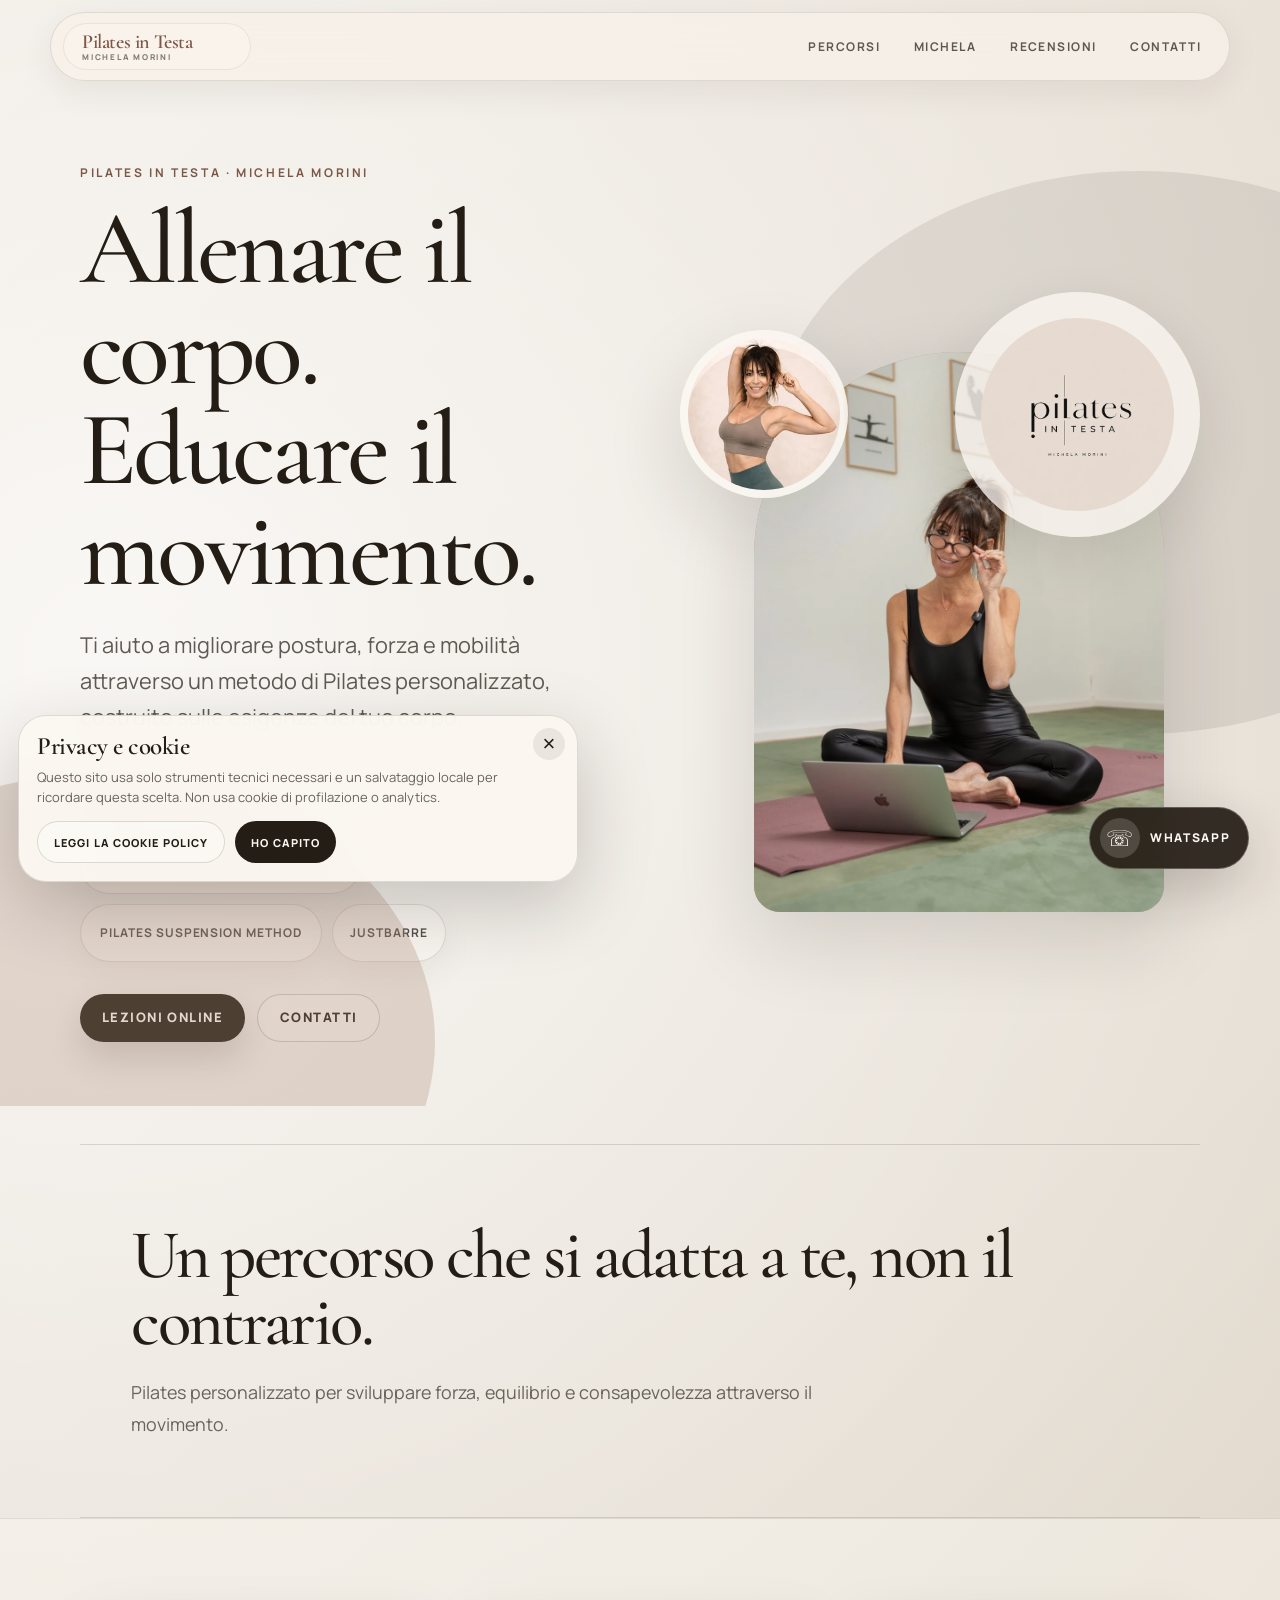
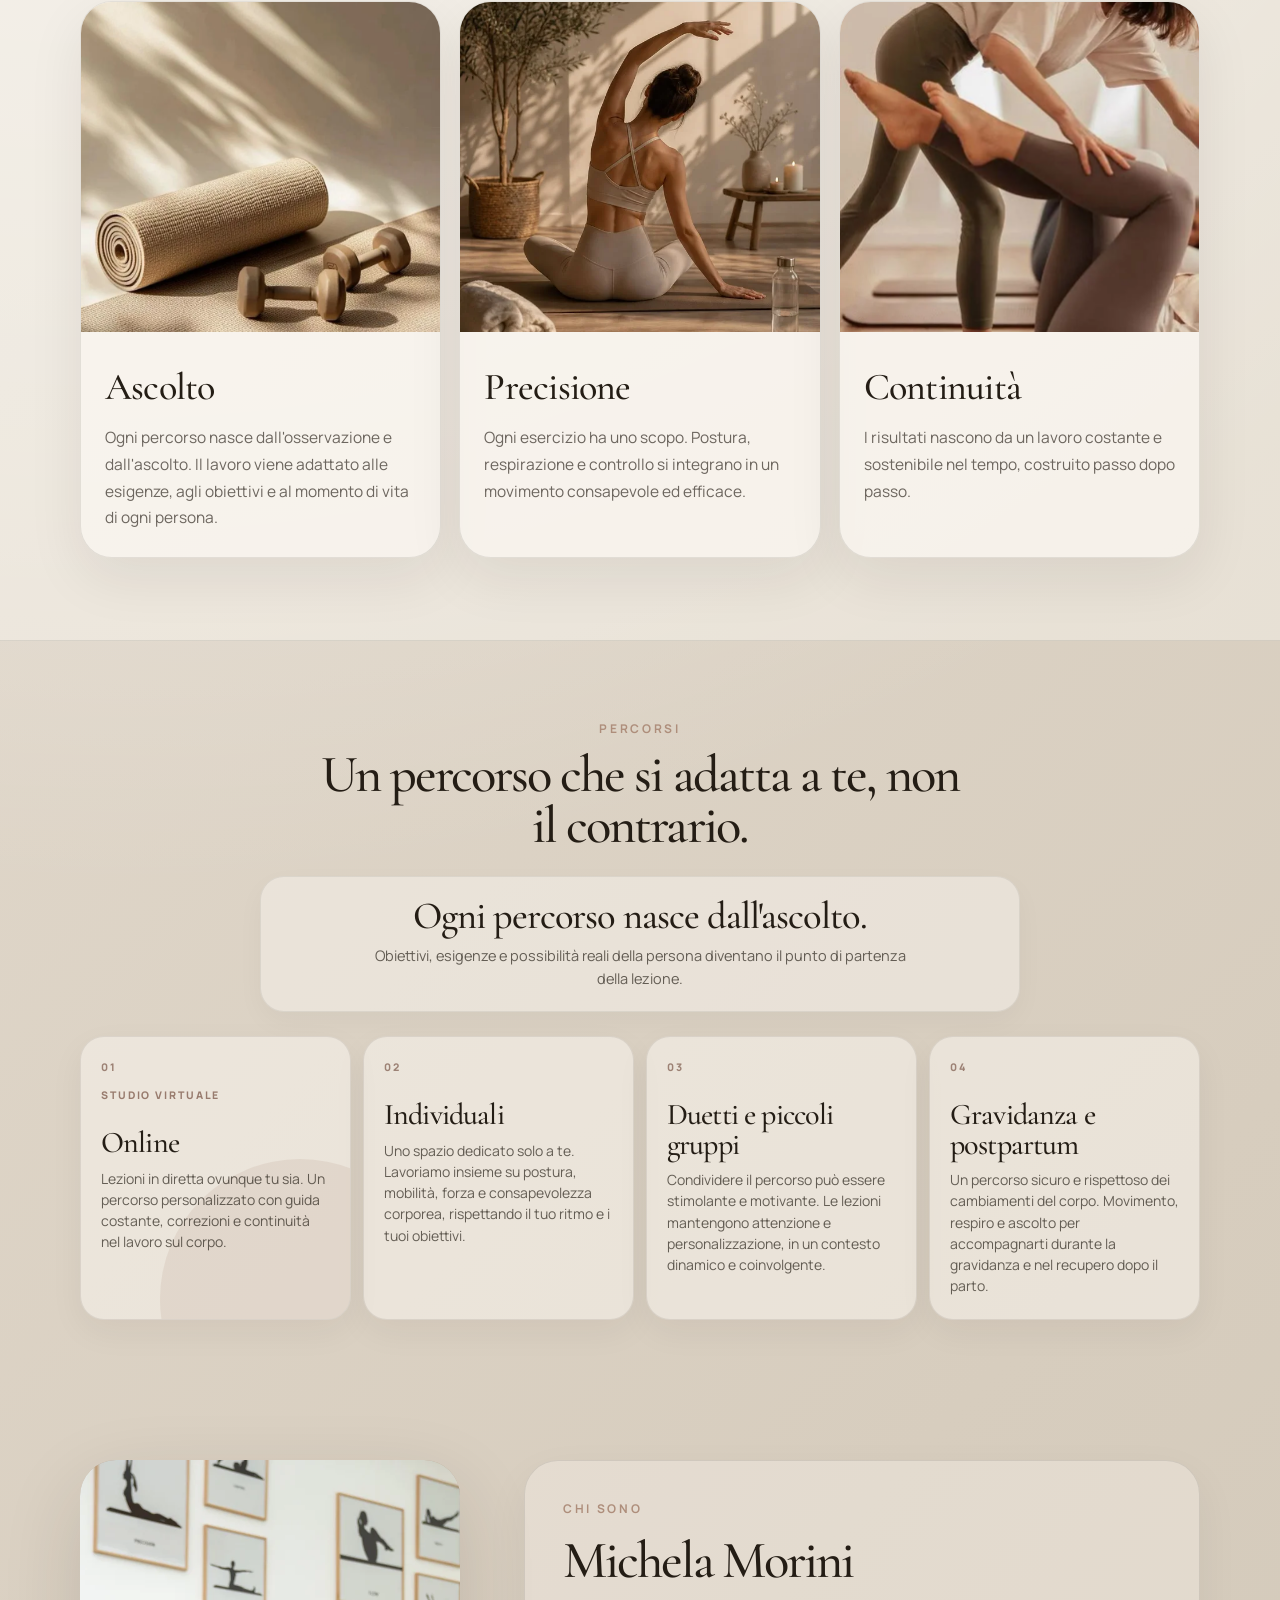
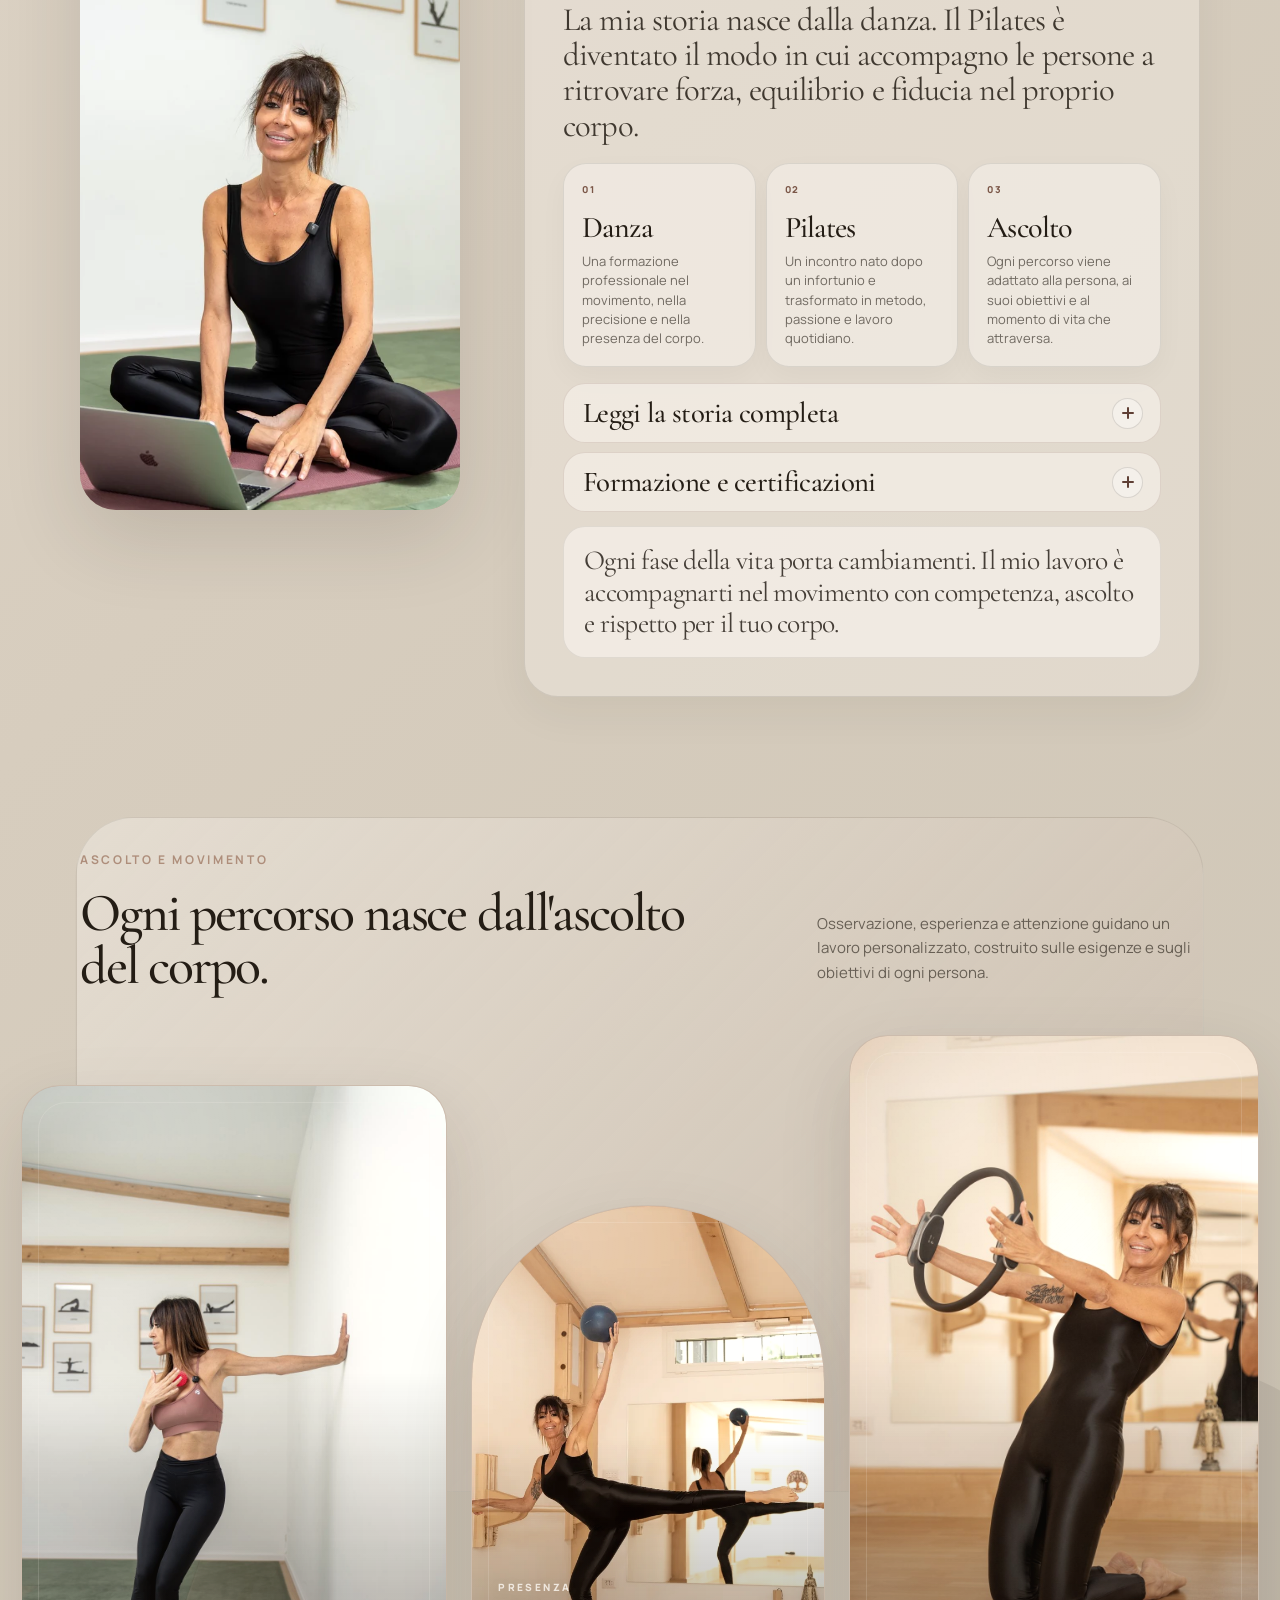
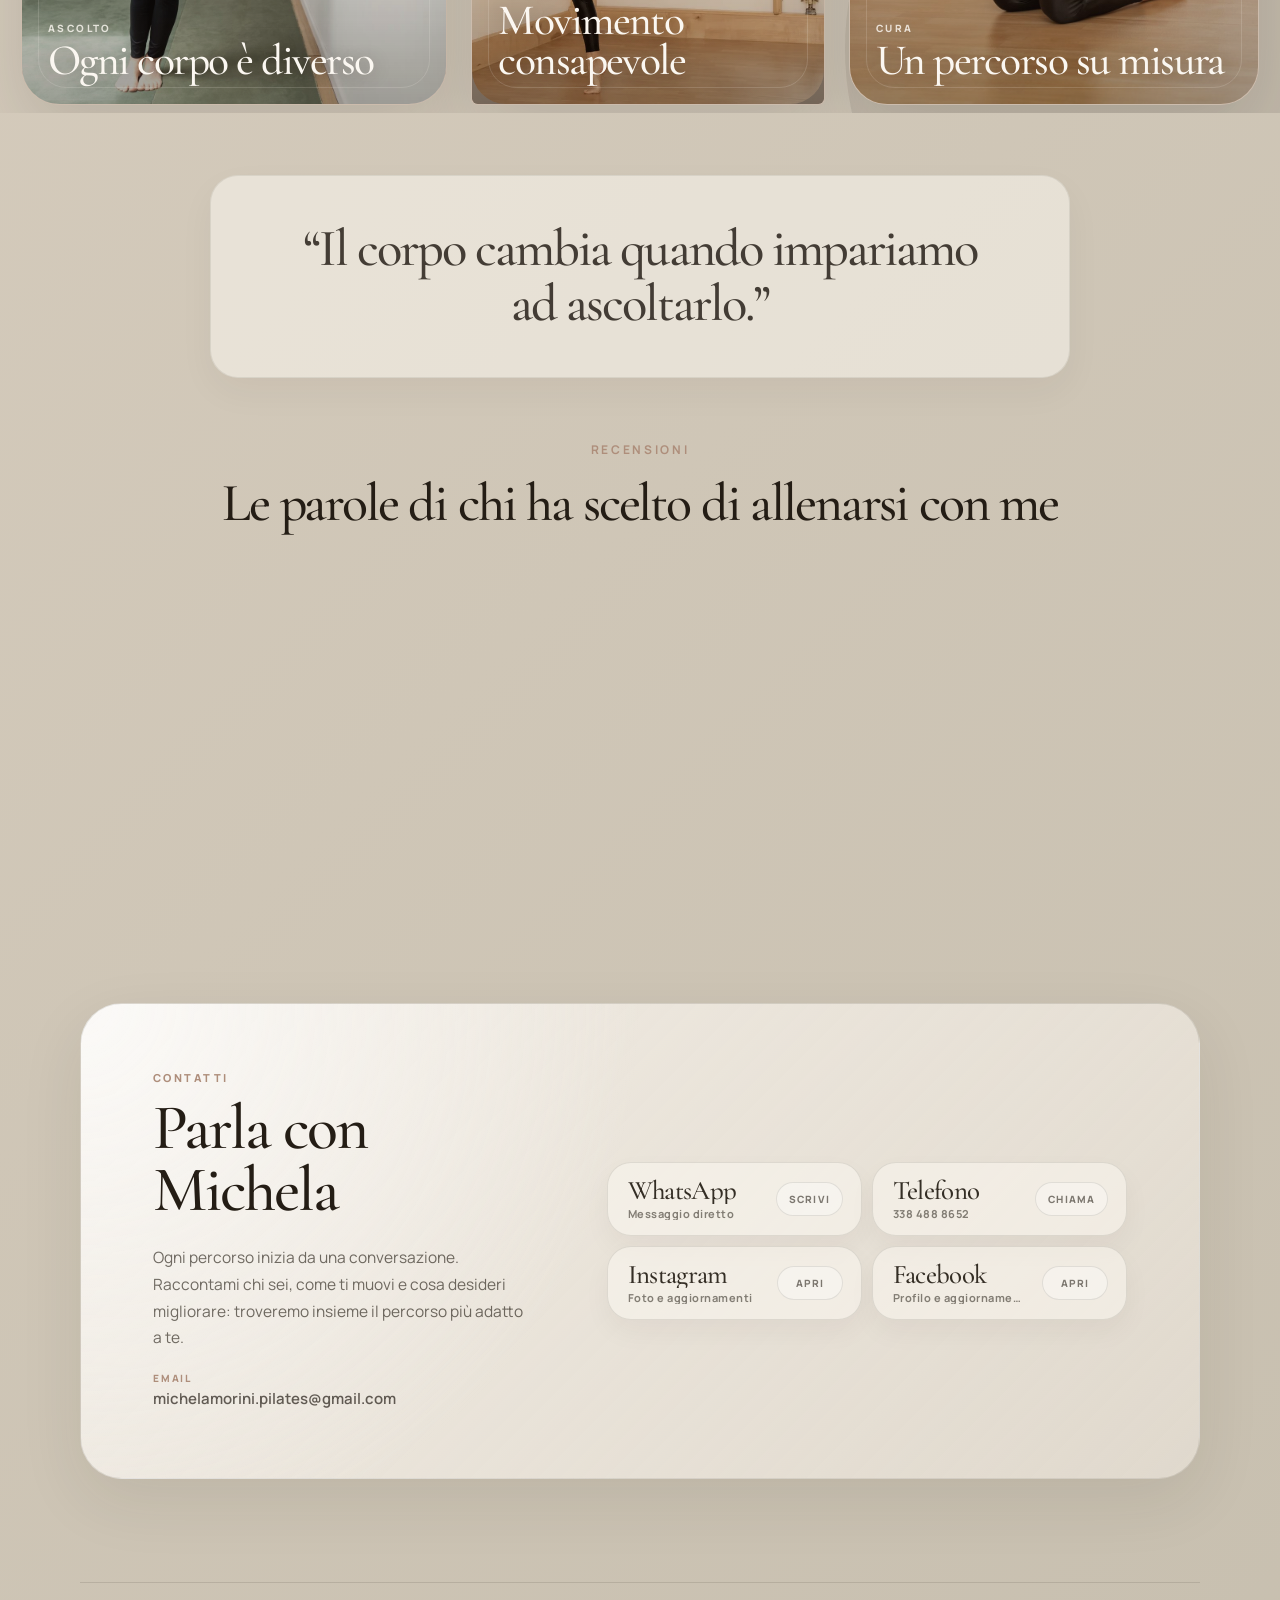
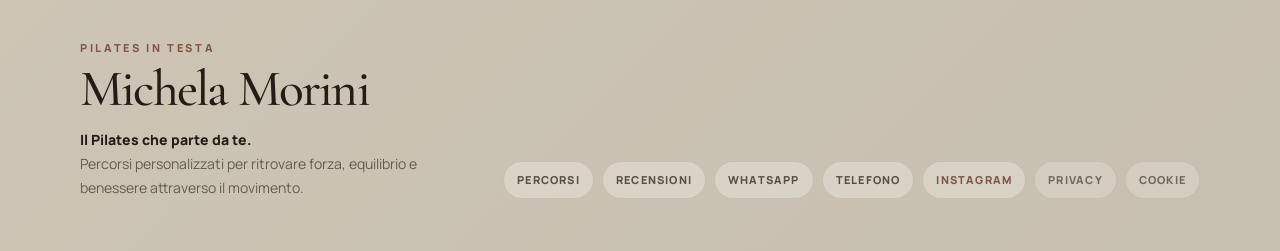
==== commit bda5ace0: "fix privacy cookie" ====
--- a/index.html
+++ b/index.html
@@ -303,6 +303,8 @@
       <a href="https://wa.me/393384888652?text=Ciao%20Michela%2C%20vorrei%20informazioni%20sulle%20lezioni%20di%20Pilates" target="_blank" rel="noopener">WhatsApp</a>
       <a href="tel:+393384888652" aria-label="Chiama Michela al numero 338 488 8652">Telefono</a>
       <a href="https://www.instagram.com/michelamorini.pilates/" target="_blank" rel="noopener">Instagram</a>
+      <a href="privacy.html">Privacy</a>
+      <a href="cookie-policy.html">Cookie</a>
     </div>
   </footer>
 
--- a/assets/css/style.css
+++ b/assets/css/style.css
@@ -3597,3 +3597,248 @@
     font-size:14px;
   }
 }
+
+
+/* =========================================================
+   Patch privacy/cookie + ritorno home header
+   Scope: solo pagine policy, link legali e banner cookie.
+   ========================================================= */
+.brand[href="#top"]{cursor:pointer;}
+
+.footer-links a[href="privacy.html"],
+.footer-links a[href="cookie-policy.html"],
+.footer-links a[href$="privacy.html"],
+.footer-links a[href$="cookie-policy.html"]{
+  opacity:.78;
+}
+
+.legal-page{
+  padding:clamp(64px,8vw,104px) 0 82px;
+}
+
+.legal-shell{
+  width:min(920px,calc(100% - 40px));
+  margin:0 auto;
+}
+
+.legal-hero{
+  padding:clamp(34px,6vw,62px);
+  border:1px solid rgba(36,29,21,.11);
+  border-radius:42px;
+  background:rgba(251,247,241,.70);
+  box-shadow:0 24px 70px rgba(36,29,21,.10);
+}
+
+.legal-hero h1{
+  margin:0;
+  font-family:var(--serif);
+  font-weight:500;
+  line-height:.98;
+  letter-spacing:-.035em;
+  font-size:clamp(48px,7vw,82px);
+  color:var(--ink);
+}
+
+.legal-hero p{
+  margin:22px 0 0;
+  max-width:680px;
+  color:rgba(36,29,21,.68);
+  font-size:17px;
+}
+
+.legal-updated{
+  display:inline-flex;
+  margin-bottom:16px;
+  padding:8px 12px;
+  border-radius:999px;
+  background:rgba(174,142,123,.14);
+  color:var(--clay);
+  font-size:11px;
+  font-weight:800;
+  letter-spacing:.16em;
+  text-transform:uppercase;
+}
+
+.legal-content{
+  margin-top:22px;
+  display:grid;
+  gap:16px;
+}
+
+.legal-card{
+  padding:clamp(24px,4vw,36px);
+  border:1px solid rgba(36,29,21,.10);
+  border-radius:30px;
+  background:rgba(251,247,241,.58);
+  box-shadow:0 16px 44px rgba(36,29,21,.06);
+}
+
+.legal-card h2{
+  margin:0 0 12px;
+  font-family:var(--serif);
+  font-weight:500;
+  font-size:clamp(30px,4vw,44px);
+  line-height:1;
+  letter-spacing:-.025em;
+}
+
+.legal-card p,
+.legal-card li{
+  color:rgba(36,29,21,.70);
+  font-size:16px;
+}
+
+.legal-card p{margin:0 0 12px;}
+.legal-card p:last-child{margin-bottom:0;}
+.legal-card ul{margin:0;padding-left:20px;}
+.legal-card li + li{margin-top:8px;}
+.legal-card a{
+  font-weight:800;
+  border-bottom:1px solid rgba(36,29,21,.38);
+}
+
+.legal-note{
+  margin-top:18px;
+  padding:18px 20px;
+  border-radius:22px;
+  background:rgba(105,96,85,.10);
+  color:rgba(36,29,21,.68);
+  font-size:14px;
+}
+
+.legal-inline-action{
+  display:inline-flex;
+  align-items:center;
+  justify-content:center;
+  margin-top:8px;
+  min-height:42px;
+  padding:0 18px;
+  border:0;
+  border-radius:999px;
+  background:var(--ink);
+  color:var(--paper);
+  font:800 12px/1 var(--sans);
+  letter-spacing:.10em;
+  text-transform:uppercase;
+  cursor:pointer;
+}
+
+.cookie-notice{
+  position:fixed;
+  left:18px;
+  bottom:18px;
+  z-index:80;
+  width:min(560px,calc(100vw - 36px));
+  padding:18px;
+  border:1px solid rgba(36,29,21,.14);
+  border-radius:28px;
+  background:rgba(251,247,241,.94);
+  color:var(--ink);
+  box-shadow:0 24px 72px rgba(36,29,21,.22);
+  backdrop-filter:blur(18px);
+  opacity:0;
+  transform:translateY(14px);
+  transition:opacity .24s ease, transform .24s ease;
+}
+
+.cookie-notice.is-visible{
+  opacity:1;
+  transform:none;
+}
+
+.cookie-notice-copy{
+  padding-right:30px;
+}
+
+.cookie-notice-copy strong{
+  display:block;
+  font-family:var(--serif);
+  font-size:25px;
+  line-height:1;
+  font-weight:600;
+  letter-spacing:-.02em;
+}
+
+.cookie-notice-copy p{
+  margin:8px 0 0;
+  color:rgba(36,29,21,.68);
+  font-size:13px;
+  line-height:1.55;
+}
+
+.cookie-notice-actions{
+  display:flex;
+  align-items:center;
+  gap:10px;
+  flex-wrap:wrap;
+  margin-top:14px;
+}
+
+.cookie-notice-actions a,
+.cookie-notice-actions button{
+  min-height:42px;
+  border-radius:999px;
+  padding:0 16px;
+  font:800 11px/1 var(--sans);
+  letter-spacing:.10em;
+  text-transform:uppercase;
+}
+
+.cookie-notice-actions a{
+  display:inline-flex;
+  align-items:center;
+  justify-content:center;
+  border:1px solid rgba(36,29,21,.15);
+  background:rgba(255,255,255,.34);
+}
+
+.cookie-notice-actions button{
+  border:0;
+  background:var(--ink);
+  color:var(--paper);
+  cursor:pointer;
+}
+
+.cookie-notice-close{
+  position:absolute;
+  top:12px;
+  right:12px;
+  width:32px;
+  height:32px;
+  border:0;
+  border-radius:50%;
+  background:rgba(36,29,21,.08);
+  color:var(--ink);
+  font-size:22px;
+  line-height:1;
+  cursor:pointer;
+}
+
+@media (max-width:680px){
+  .legal-shell{width:calc(100% - 28px);}
+  .legal-hero{border-radius:32px;}
+  .legal-card{border-radius:24px;}
+  .cookie-notice{
+    left:10px;
+    right:10px;
+    bottom:10px;
+    width:auto;
+    border-radius:24px;
+    padding:16px;
+  }
+  .cookie-notice-actions{display:grid;grid-template-columns:1fr;}
+  .cookie-notice-actions a,
+  .cookie-notice-actions button{width:100%;}
+}
+
+@media (min-width: 900px){
+  .footer-links{
+    flex-wrap: nowrap;
+    max-width: none;
+    white-space: nowrap;
+  }
+
+  .footer-links a{
+    flex: 0 0 auto;
+  }
+}
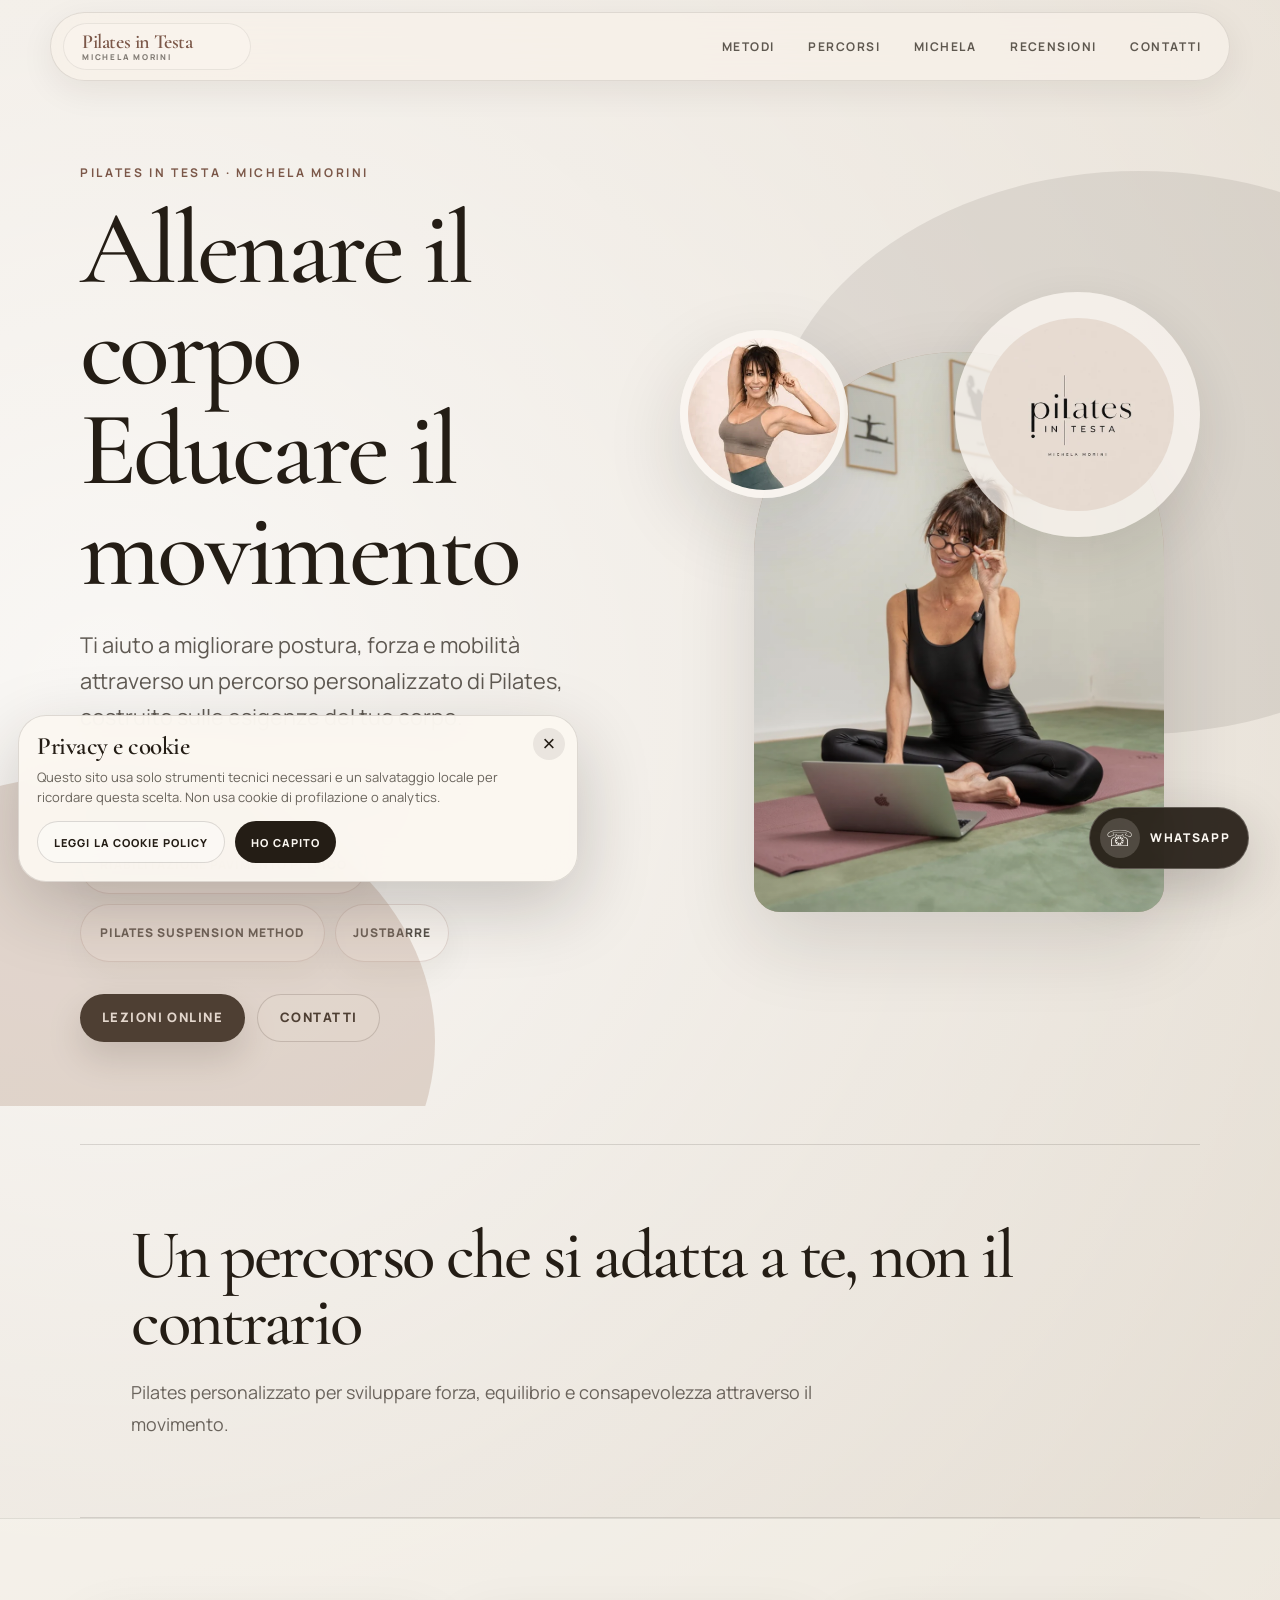
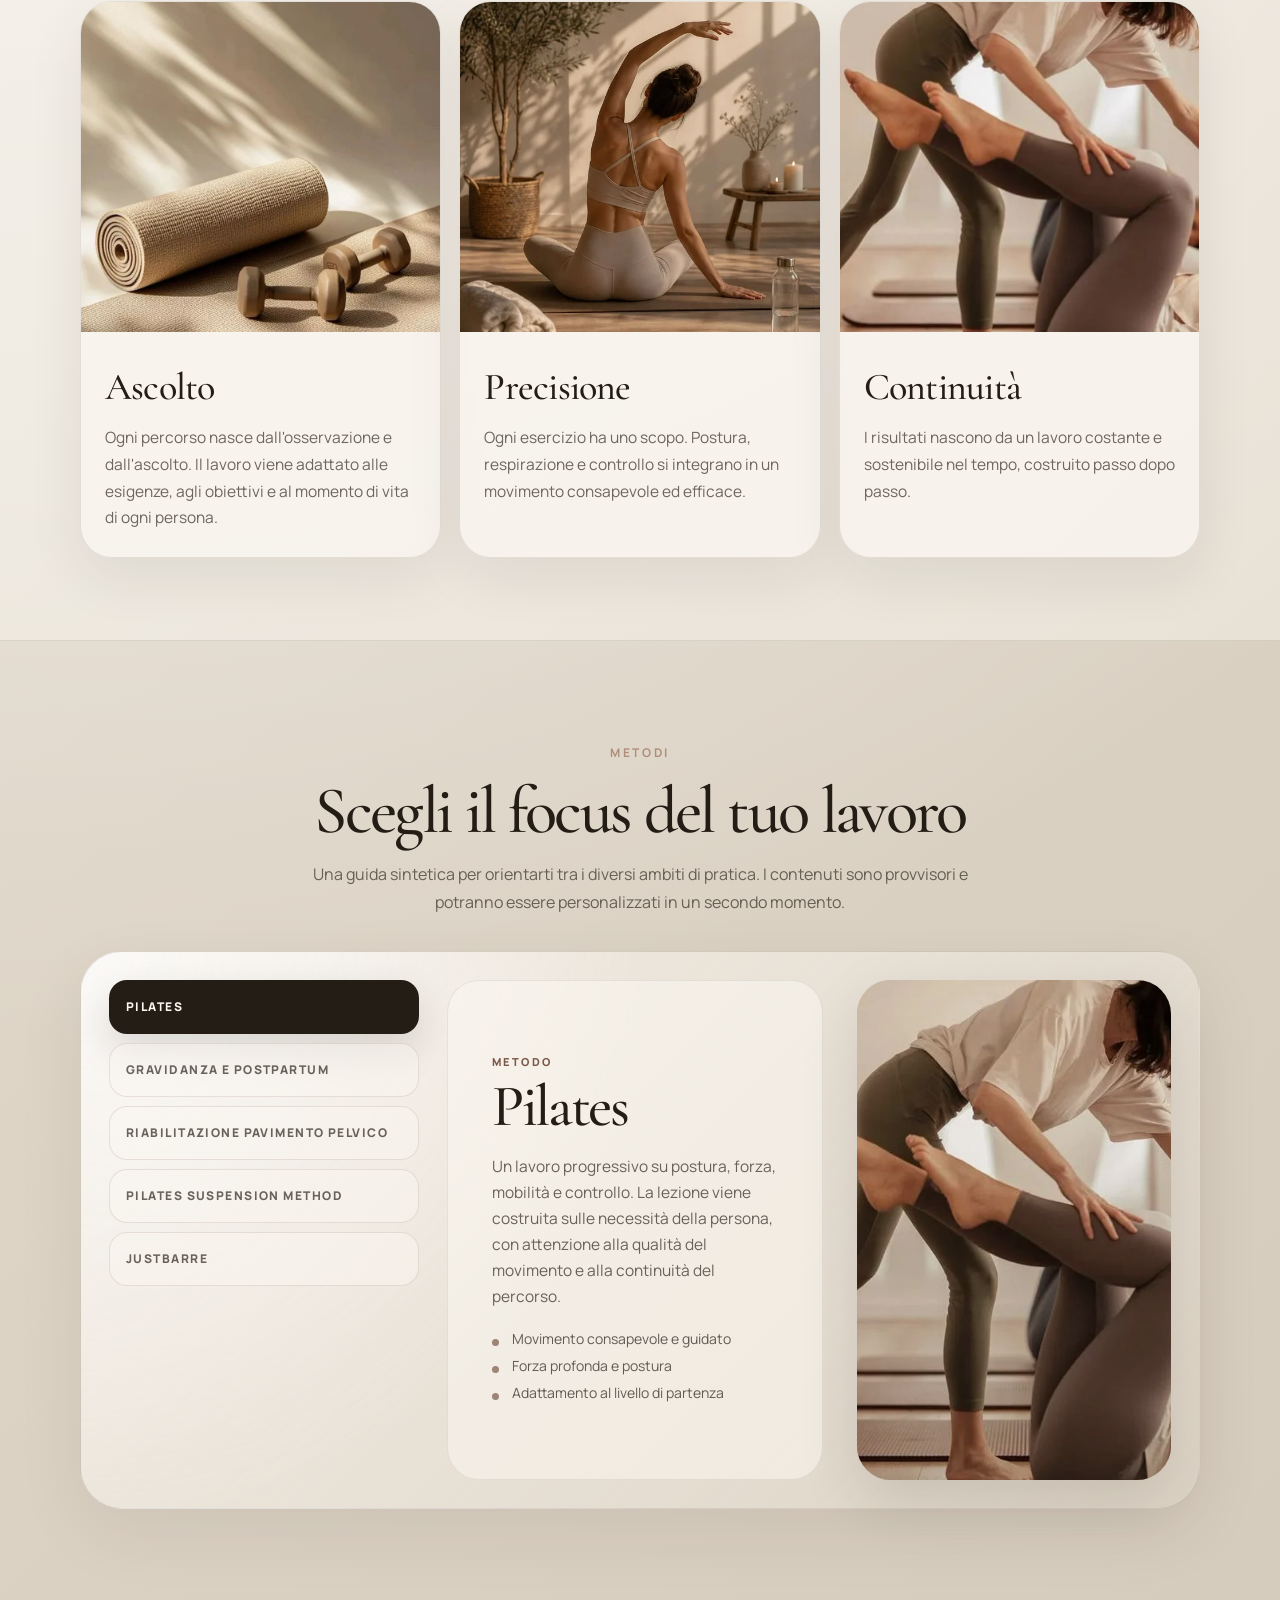
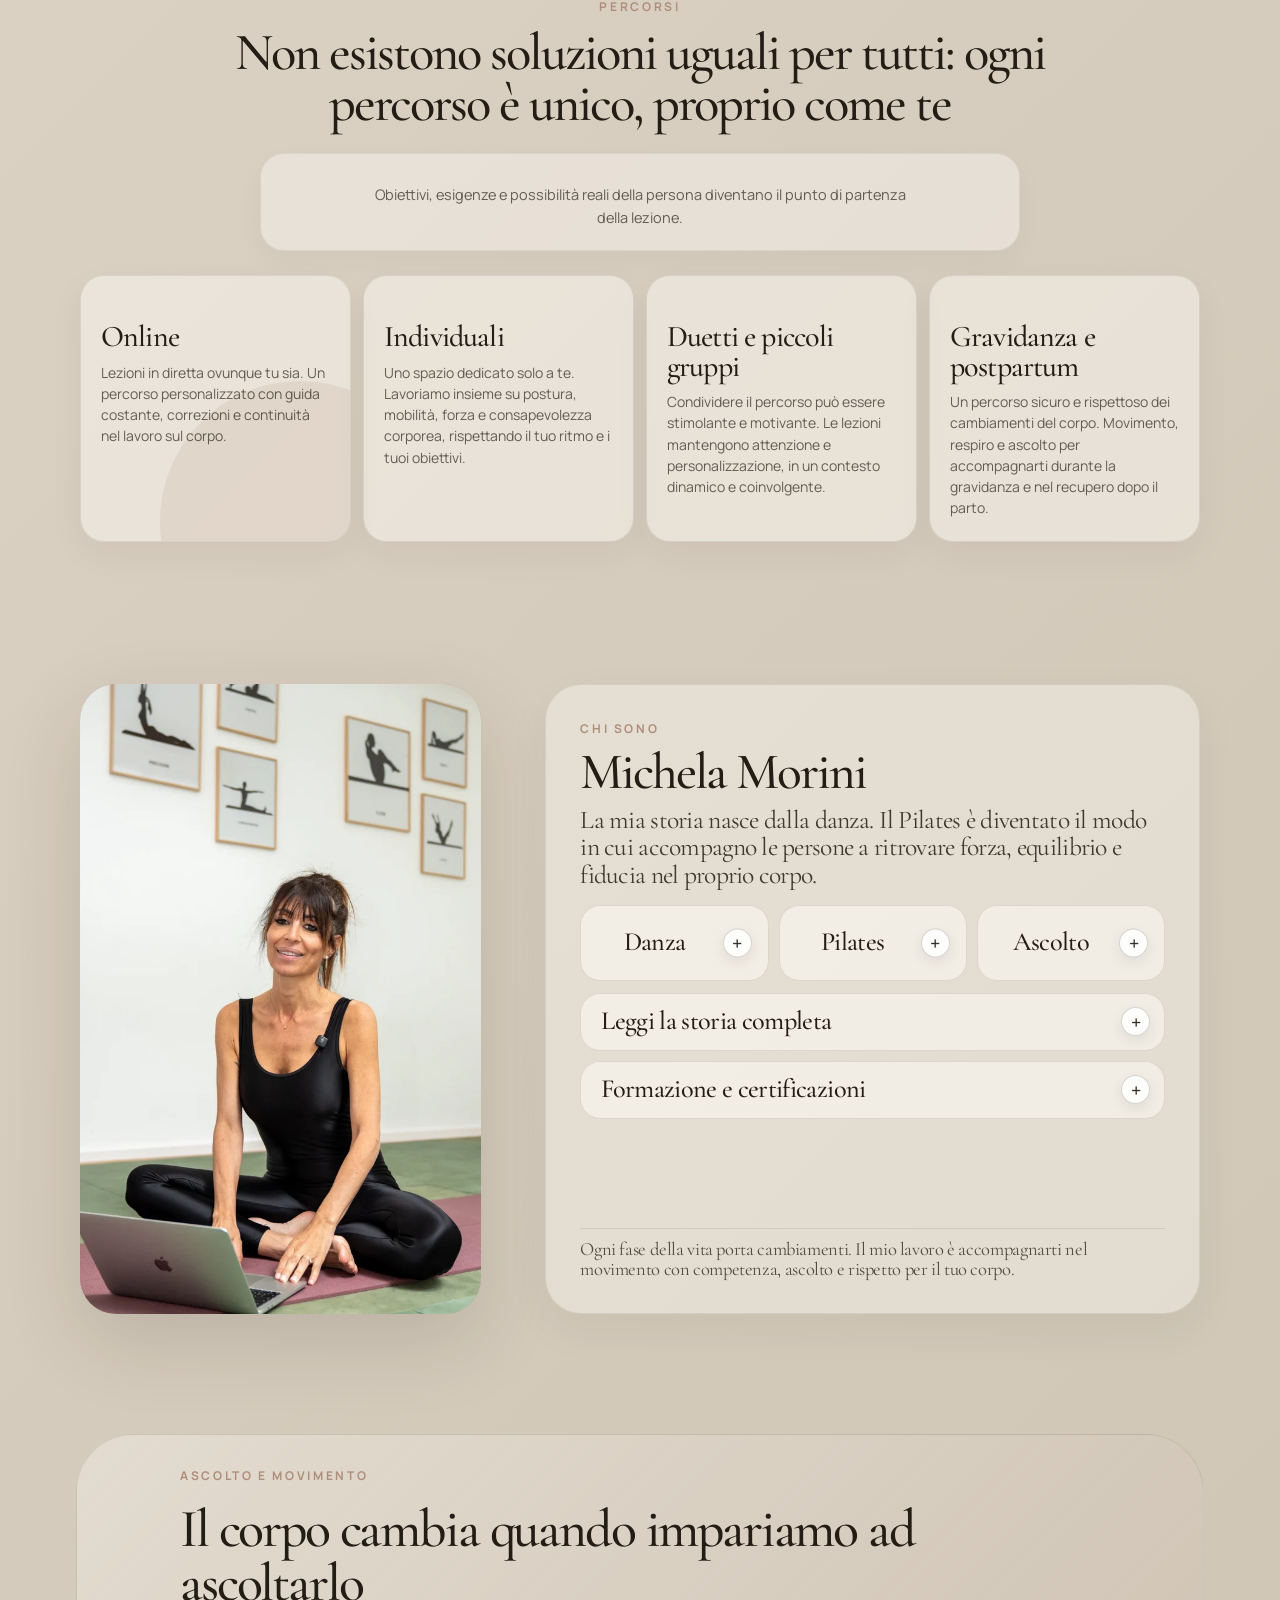
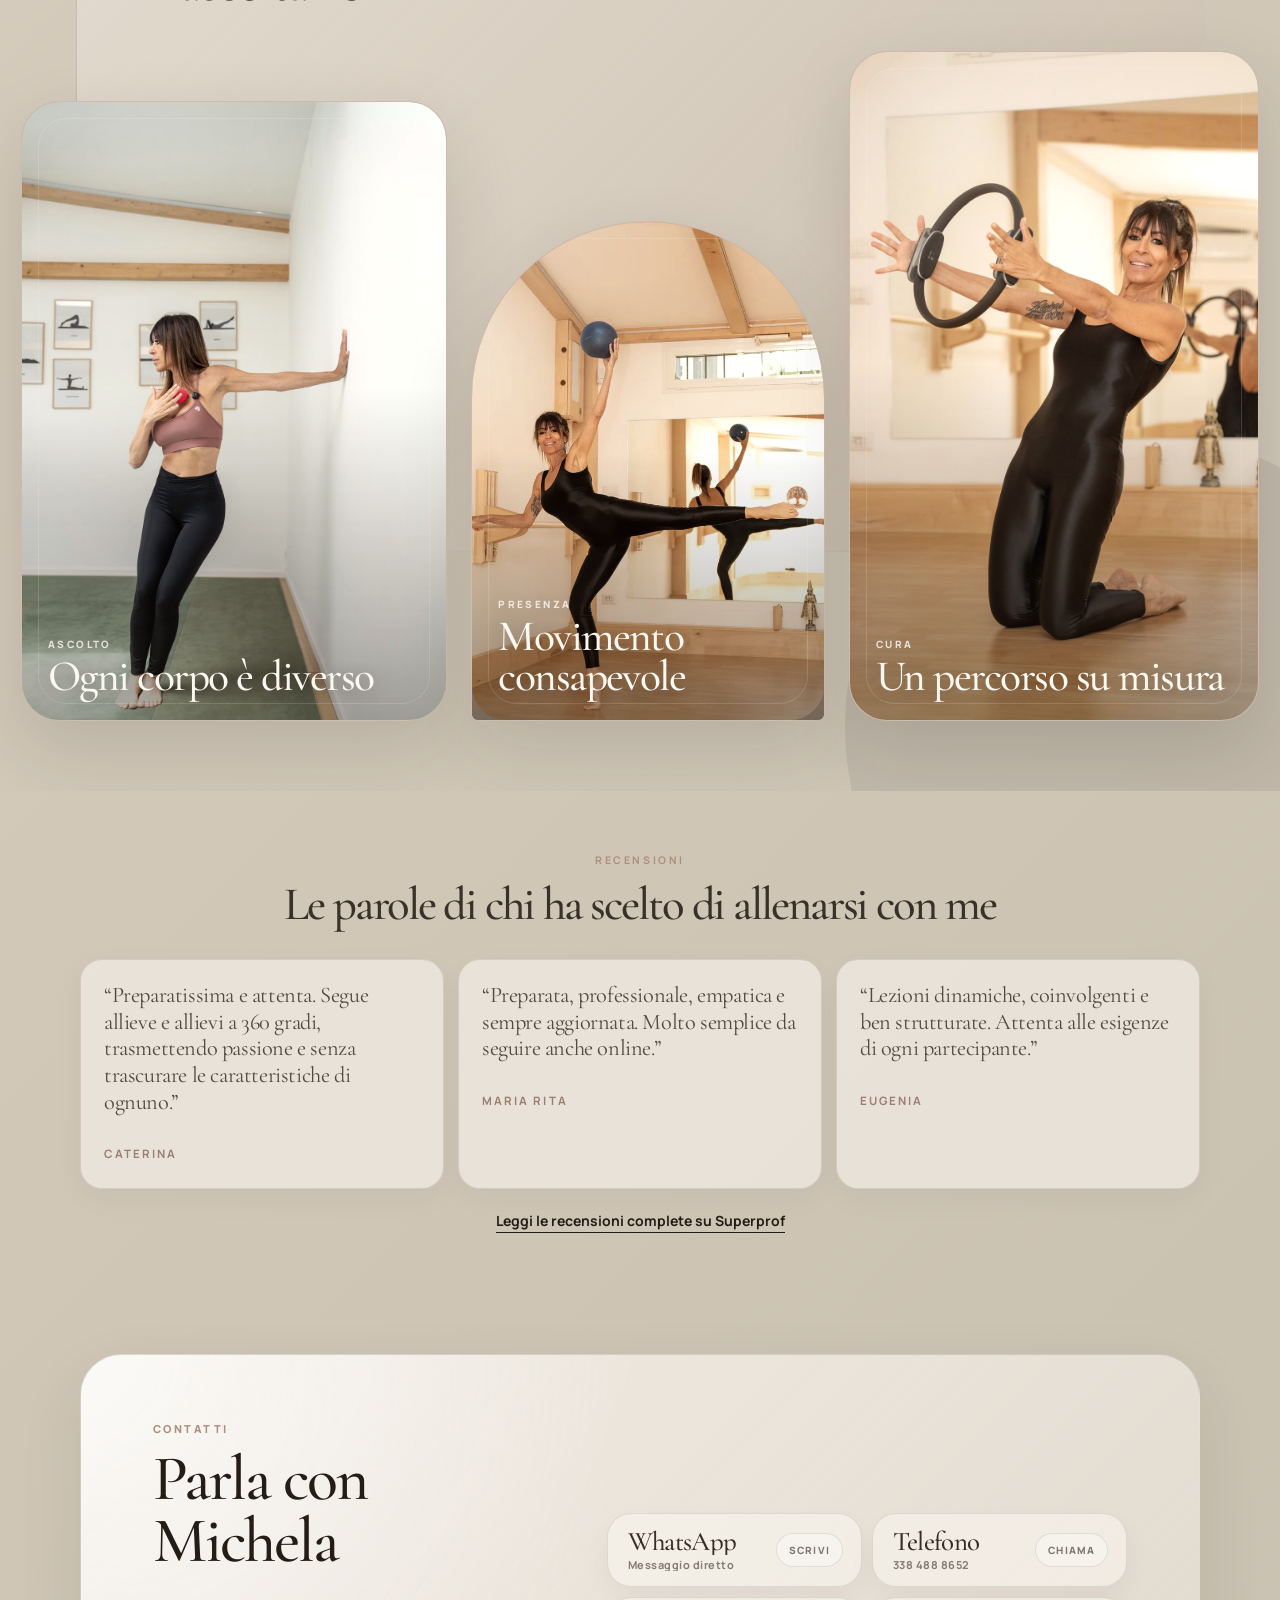
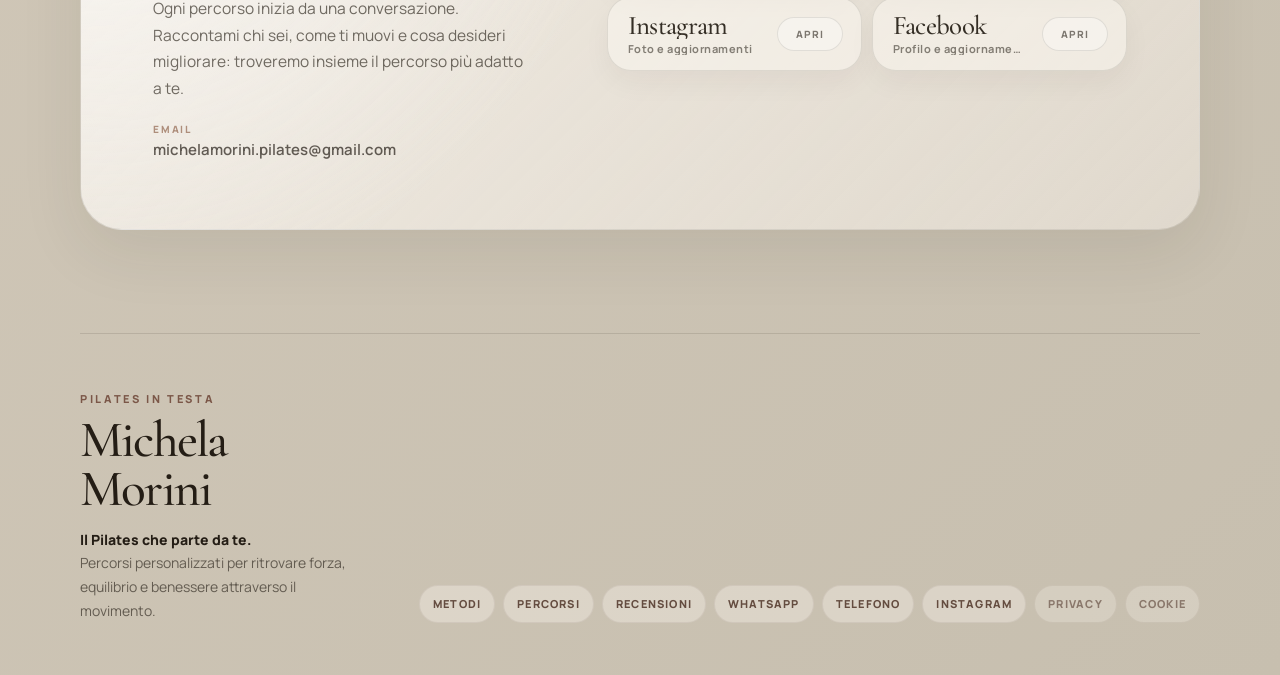
==== commit 0f266ced: "metodi e chi sono fix silvia" ====
--- a/index.html
+++ b/index.html
@@ -26,6 +26,7 @@
       <span></span><span></span><span></span>
     </button>
     <nav class="site-nav" id="site-nav" aria-label="Navigazione principale">
+      <a href="#metodi">Metodi</a>
       <a href="#percorsi">Percorsi</a>
       <a href="#chisono">Michela</a>
       <a href="#recensioni">Recensioni</a>
@@ -40,14 +41,14 @@
       <div class="hero-inner">
         <div class="hero-copy reveal">
           <p class="eyebrow">Pilates in Testa · Michela Morini</p>
-          <h1>Allenare il corpo.<br>Educare il movimento.</h1>
-          <p class="lead">Ti aiuto a migliorare postura, forza e mobilità attraverso un metodo di Pilates personalizzato, costruito sulle esigenze del tuo corpo.</p>
+          <h1>Allenare il corpo<br>Educare il movimento</h1>
+          <p class="lead">Ti aiuto a migliorare postura, forza e mobilità attraverso un percorso personalizzato di Pilates, costruito sulle esigenze del tuo corpo.</p>
           <div class="hero-meta hero-meta-circles" aria-label="Specializzazioni e percorsi">
-            <span>Pilates</span>
-            <span>Gravidanza e postpartum</span>
-            <span>Riabilitazione pavimento pelvico</span>
-            <span>Pilates Suspension Method</span>
-            <span>JustBarre</span>
+            <a class="method-link" href="#metodi-pilates" data-method-target="pilates">Pilates</a>
+            <a class="method-link" href="#metodi-postpartum" data-method-target="postpartum">Gravidanza e postpartum</a>
+            <a class="method-link" href="#metodi-pavimento-pelvico" data-method-target="pavimento-pelvico">Riabilitazione pavimento pelvico</a>
+            <a class="method-link" href="#metodi-suspension" data-method-target="suspension">Pilates Suspension Method</a>
+            <a class="method-link" href="#metodi-justbarre" data-method-target="justbarre">JustBarre</a>
           </div>
           <div class="hero-actions">
             <a class="btn btn-primary" href="#percorsi">Lezioni online</a>
@@ -68,7 +69,7 @@
     </section>
 
     <section class="statement statement-refined section-shell reveal">
-      <h2>Un percorso che si adatta a te, non il contrario.</h2>
+      <h2>Un percorso che si adatta a te, non il contrario</h2>
       <p>Pilates personalizzato per sviluppare forza, equilibrio e consapevolezza attraverso il movimento.</p>
     </section>
 
@@ -92,34 +93,128 @@
       </div>
     </section>
 
+    <section class="section-shell methods-section" id="metodi">
+      <div class="methods-heading reveal">
+        <p class="eyebrow">Metodi</p>
+        <h2>Scegli il focus del tuo lavoro</h2>
+        <p>Una guida sintetica per orientarti tra i diversi ambiti di pratica. I contenuti sono provvisori e potranno essere personalizzati in un secondo momento.</p>
+      </div>
+
+      <div class="methods-layout reveal" data-methods>
+        <div class="methods-tabs" role="tablist" aria-label="Seleziona un metodo">
+          <button class="method-tab is-active" type="button" role="tab" id="tab-pilates" aria-selected="true" aria-controls="metodi-pilates" data-method="pilates">Pilates</button>
+          <button class="method-tab" type="button" role="tab" id="tab-postpartum" aria-selected="false" aria-controls="metodi-postpartum" data-method="postpartum">Gravidanza e postpartum</button>
+          <button class="method-tab" type="button" role="tab" id="tab-pavimento-pelvico" aria-selected="false" aria-controls="metodi-pavimento-pelvico" data-method="pavimento-pelvico">Riabilitazione pavimento pelvico</button>
+          <button class="method-tab" type="button" role="tab" id="tab-suspension" aria-selected="false" aria-controls="metodi-suspension" data-method="suspension">Pilates Suspension Method</button>
+          <button class="method-tab" type="button" role="tab" id="tab-justbarre" aria-selected="false" aria-controls="metodi-justbarre" data-method="justbarre">JustBarre</button>
+        </div>
+
+        <div class="methods-panels">
+          <article class="method-panel is-active" id="metodi-pilates" role="tabpanel" aria-labelledby="tab-pilates" data-method-panel="pilates">
+            <div class="method-copy">
+              <p class="method-kicker">Metodo</p>
+              <h3>Pilates</h3>
+              <p>Un lavoro progressivo su postura, forza, mobilità e controllo. La lezione viene costruita sulle necessità della persona, con attenzione alla qualità del movimento e alla continuità del percorso.</p>
+              <ul>
+                <li>Movimento consapevole e guidato</li>
+                <li>Forza profonda e postura</li>
+                <li>Adattamento al livello di partenza</li>
+              </ul>
+            </div>
+            <figure class="method-visual">
+              <img src="assets/img/detail-mat.webp" alt="Dettaglio pratica Pilates sul tappetino">
+            </figure>
+          </article>
+
+          <article class="method-panel" id="metodi-postpartum" role="tabpanel" aria-labelledby="tab-postpartum" data-method-panel="postpartum" hidden>
+            <div class="method-copy">
+              <p class="method-kicker">Metodo</p>
+              <h3>Gravidanza e postpartum</h3>
+              <p>Un percorso delicato e personalizzato per accompagnare il corpo nelle fasi di cambiamento. Respiro, ascolto e movimento aiutano a ritrovare stabilità, fiducia e presenza.</p>
+              <ul>
+                <li>Lavoro rispettoso dei tempi del corpo</li>
+                <li>Attenzione a respiro e postura</li>
+                <li>Progressione graduale e sicura</li>
+              </ul>
+            </div>
+            <figure class="method-visual">
+              <img src="assets/img/detail-breath.webp" alt="Dettaglio respiro e movimento Pilates">
+            </figure>
+          </article>
+
+          <article class="method-panel" id="metodi-pavimento-pelvico" role="tabpanel" aria-labelledby="tab-pavimento-pelvico" data-method-panel="pavimento-pelvico" hidden>
+            <div class="method-copy">
+              <p class="method-kicker">Metodo</p>
+              <h3>Riabilitazione pavimento pelvico</h3>
+              <p>Un lavoro mirato sulla consapevolezza del bacino, sulla respirazione e sulla gestione del movimento. Ogni proposta viene modulata in base alle esigenze e agli obiettivi individuali.</p>
+              <ul>
+                <li>Educazione al movimento e al respiro</li>
+                <li>Percezione e controllo del bacino</li>
+                <li>Approccio graduale e personalizzato</li>
+              </ul>
+            </div>
+            <figure class="method-visual">
+              <img src="assets/img/detail-pelvis.webp" alt="Dettaglio anatomia del bacino">
+            </figure>
+          </article>
+
+          <article class="method-panel" id="metodi-suspension" role="tabpanel" aria-labelledby="tab-suspension" data-method-panel="suspension" hidden>
+            <div class="method-copy">
+              <p class="method-kicker">Metodo</p>
+              <h3>Pilates Suspension Method</h3>
+              <p>Una proposta dinamica che integra il lavoro del Pilates con il supporto in sospensione. Utile per sviluppare controllo, stabilità, coordinazione e forza in modo progressivo.</p>
+              <ul>
+                <li>Stabilità e controllo globale</li>
+                <li>Lavoro dinamico e funzionale</li>
+                <li>Progressioni adattabili</li>
+              </ul>
+            </div>
+            <figure class="method-visual">
+              <img src="assets/img/movement-1.webp" alt="Pratica con attrezzo Pilates">
+            </figure>
+          </article>
+
+          <article class="method-panel" id="metodi-justbarre" role="tabpanel" aria-labelledby="tab-justbarre" data-method-panel="justbarre" hidden>
+            <div class="method-copy">
+              <p class="method-kicker">Metodo</p>
+              <h3>JustBarre</h3>
+              <p>Un lavoro elegante e intenso ispirato alla sbarra, pensato per migliorare tono, allineamento, coordinazione e presenza del corpo. La pratica può essere modulata in base al livello.</p>
+              <ul>
+                <li>Controllo, ritmo e precisione</li>
+                <li>Tono muscolare e allineamento</li>
+                <li>Energia e fluidità del movimento</li>
+              </ul>
+            </div>
+            <figure class="method-visual">
+              <img src="assets/img/ascolto.webp" alt="Esercizio alla sbarra">
+            </figure>
+          </article>
+        </div>
+      </div>
+    </section>
+
     <section class="section-shell cards-section" id="percorsi">
       <div class="center-heading reveal">
         <p class="eyebrow">Percorsi</p>
-        <h2>Un percorso che si adatta a te, non il contrario.</h2>
+        <h2>Non esistono soluzioni uguali per tutti: ogni percorso è unico, proprio come te</h2>
       </div>
       <div class="path-insight reveal">
-        <strong>Ogni percorso nasce dall'ascolto.</strong>
         <p>Obiettivi, esigenze e possibilità reali della persona diventano il punto di partenza della lezione.</p>
       </div>
       <div class="cards-grid cards-grid-priority">
         <article class="service-card service-card-online reveal">
-          <span>01</span>
-          <p class="online-kicker">Studio virtuale</p>
           <h3>Online</h3>
           <p>Lezioni in diretta ovunque tu sia. Un percorso personalizzato con guida costante, correzioni e continuità nel lavoro sul corpo.</p>
         </article>
         <article class="service-card reveal">
-          <span>02</span>
           <h3>Individuali</h3>
           <p>Uno spazio dedicato solo a te. Lavoriamo insieme su postura, mobilità, forza e consapevolezza corporea, rispettando il tuo ritmo e i tuoi obiettivi.</p>
         </article>
         <article class="service-card reveal">
-          <span>03</span>
           <h3>Duetti e piccoli gruppi</h3>
           <p>Condividere il percorso può essere stimolante e motivante. Le lezioni mantengono attenzione e personalizzazione, in un contesto dinamico e coinvolgente.</p>
         </article>
         <article class="service-card reveal">
-          <span>04</span>
           <h3>Gravidanza e postpartum</h3>
           <p>Un percorso sicuro e rispettoso dei cambiamenti del corpo. Movimento, respiro e ascolto per accompagnarti durante la gravidanza e nel recupero dopo il parto.</p>
         </article>
@@ -137,68 +232,78 @@
 
         <p class="about-lead">La mia storia nasce dalla danza. Il Pilates è diventato il modo in cui accompagno le persone a ritrovare forza, equilibrio e fiducia nel proprio corpo.</p>
 
-        <div class="about-pillars" aria-label="Sintesi del percorso professionale di Michela Morini">
-          <article>
-            <span>01</span>
-            <strong>Danza</strong>
+        <div class="about-mini-grid" aria-label="Approfondimenti rapidi sul profilo di Michela Morini">
+          <button class="about-mini-card" type="button" data-about-topic="danza" aria-expanded="false" aria-controls="about-overlay-panel">
+            <span class="about-mini-title">Danza</span>
+            <span class="about-mini-plus" aria-hidden="true">+</span>
+          </button>
+          <button class="about-mini-card" type="button" data-about-topic="pilates" aria-expanded="false" aria-controls="about-overlay-panel">
+            <span class="about-mini-title">Pilates</span>
+            <span class="about-mini-plus" aria-hidden="true">+</span>
+          </button>
+          <button class="about-mini-card" type="button" data-about-topic="ascolto" aria-expanded="false" aria-controls="about-overlay-panel">
+            <span class="about-mini-title">Ascolto</span>
+            <span class="about-mini-plus" aria-hidden="true">+</span>
+          </button>
+        </div>
+
+        <div class="about-extra-stack" aria-label="Sezioni compatte espandibili">
+          <button class="about-extra-card" type="button" data-about-topic="storia" aria-expanded="false" aria-controls="about-overlay-panel">
+            <span>Leggi la storia completa</span>
+            <em aria-hidden="true">+</em>
+          </button>
+          <button class="about-extra-card" type="button" data-about-topic="formazione" aria-expanded="false" aria-controls="about-overlay-panel">
+            <span>Formazione e certificazioni</span>
+            <em aria-hidden="true">+</em>
+          </button>
+        </div>
+
+        <p class="about-micro-quote">Ogni fase della vita porta cambiamenti. Il mio lavoro è accompagnarti nel movimento con competenza, ascolto e rispetto per il tuo corpo.</p>
+
+        <div class="about-overlay" id="about-overlay-panel" role="dialog" aria-modal="true" aria-hidden="true" tabindex="-1">
+          <button class="about-overlay-close" type="button" aria-label="Chiudi approfondimento">×</button>
+          <p class="about-overlay-kicker">Approfondimento</p>
+          <h3>Seleziona una voce</h3>
+          <div class="about-overlay-text"></div>
+        </div>
+
+        <div class="about-topic-contents" hidden>
+          <div data-about-content="danza" data-kicker="Danza" data-title="Danza">
             <p>Una formazione professionale nel movimento, nella precisione e nella presenza del corpo.</p>
-          </article>
-          <article>
-            <span>02</span>
-            <strong>Pilates</strong>
+          </div>
+          <div data-about-content="pilates" data-kicker="Pilates" data-title="Pilates">
             <p>Un incontro nato dopo un infortunio e trasformato in metodo, passione e lavoro quotidiano.</p>
-          </article>
-          <article>
-            <span>03</span>
-            <strong>Ascolto</strong>
+          </div>
+          <div data-about-content="ascolto" data-kicker="Ascolto" data-title="Ascolto">
             <p>Ogni percorso viene adattato alla persona, ai suoi obiettivi e al momento di vita che attraversa.</p>
-          </article>
-        </div>
-
-        <div class="about-disclosures" aria-label="Approfondimenti su Michela Morini">
-          <details class="about-detail">
-            <summary>
-              <span>Leggi la storia completa</span>
-              <i aria-hidden="true"></i>
-            </summary>
-            <div class="about-detail-body">
-              <p>La mia storia professionale nasce dalla danza. Per anni ho lavorato come ballerina professionista e insegnante di danza, sviluppando una profonda conoscenza del corpo, del movimento e della sua capacità di esprimere forza, equilibrio ed emozione.</p>
-              <p>L'incontro con il Pilates è avvenuto in seguito a un infortunio. Quella che inizialmente era una pratica di recupero si è trasformata in una vera passione e in una nuova strada professionale. Ho scoperto un metodo capace non solo di migliorare la condizione fisica, ma anche di creare una connessione più profonda con il proprio corpo e il proprio benessere.</p>
-              <p>Da questa esperienza è nato il mio modo di insegnare: un approccio che unisce la precisione acquisita attraverso la danza all'ascolto, all'empatia e alla personalizzazione del lavoro.</p>
-              <p>Credo che ogni persona sia unica e che ogni percorso debba essere costruito sulle sue esigenze, sui suoi obiettivi e sul momento di vita che sta attraversando. Per questo ogni lezione viene adattata individualmente, con attenzione e cura.</p>
-              <p>Oggi accompagno persone con esigenze e obiettivi diversi attraverso percorsi personalizzati, aiutandole a sviluppare forza, mobilità, consapevolezza e fiducia nel proprio corpo.</p>
-              <p>Per me il movimento non è ricerca della perfezione, ma uno strumento per stare bene, sentirsi forti e vivere il proprio corpo con maggiore libertà e armonia.</p>
-            </div>
-          </details>
-
-          <details class="about-detail training-detail">
-            <summary>
-              <span>Formazione e certificazioni</span>
-              <i aria-hidden="true"></i>
-            </summary>
-            <div class="about-detail-body">
-              <ul class="training-tags">
-                <li>Diploma internazionale di Pilates presso Polestar Pilates</li>
-                <li>Certificazione PSM – Pilates Suspension Method</li>
-                <li>Certificazione Just Barre</li>
-                <li>Formazione specialistica in gravidanza e postpartum</li>
-                <li>Formazione sul pavimento pelvico</li>
-                <li>Movimento adattato all'osteoporosi</li>
-                <li>Precedente formazione e attività professionale nella danza</li>
-              </ul>
-            </div>
-          </details>
-        </div>
-
-        <blockquote class="about-quote">Ogni fase della vita porta cambiamenti. Il mio lavoro è accompagnarti nel movimento con competenza, ascolto e rispetto per il tuo corpo.</blockquote>
+          </div>
+          <div data-about-content="storia" data-kicker="Storia completa" data-title="La mia storia completa">
+            <p>La mia storia professionale nasce dalla danza. Per anni ho lavorato come ballerina professionista e insegnante di danza, sviluppando una profonda conoscenza del corpo, del movimento e della sua capacità di esprimere forza, equilibrio ed emozione.</p>
+            <p>L'incontro con il Pilates è avvenuto in seguito a un infortunio. Quella che inizialmente era una pratica di recupero si è trasformata in una vera passione e in una nuova strada professionale. Ho scoperto un metodo capace non solo di migliorare la condizione fisica, ma anche di creare una connessione più profonda con il proprio corpo e il proprio benessere.</p>
+            <p>Da questa esperienza è nato il mio modo di insegnare: un approccio che unisce la precisione acquisita attraverso la danza all'ascolto, all'empatia e alla personalizzazione del lavoro.</p>
+            <p>Credo che ogni persona sia unica e che ogni percorso debba essere costruito sulle sue esigenze, sui suoi obiettivi e sul momento di vita che sta attraversando. Per questo ogni lezione viene adattata individualmente, con attenzione e cura.</p>
+            <p>Oggi accompagno persone con esigenze e obiettivi diversi attraverso percorsi personalizzati, aiutandole a sviluppare forza, mobilità, consapevolezza e fiducia nel proprio corpo.</p>
+            <p>Per me il movimento non è ricerca della perfezione, ma uno strumento per stare bene, sentirsi forti e vivere il proprio corpo con maggiore libertà e armonia.</p>
+          </div>
+          <div data-about-content="formazione" data-kicker="Formazione" data-title="Formazione e certificazioni">
+            <ul class="training-tags training-tags-compact">
+              <li>Diploma internazionale di Pilates presso Polestar Pilates</li>
+              <li>Certificazione PSM – Pilates Suspension Method</li>
+              <li>Certificazione Just Barre</li>
+              <li>Formazione specialistica in gravidanza e postpartum</li>
+              <li>Formazione sul pavimento pelvico</li>
+              <li>Movimento adattato all'osteoporosi</li>
+              <li>Precedente formazione e attività professionale nella danza</li>
+            </ul>
+          </div>
+        </div>
       </div>
     </section>
 
     <section class="gallery-section studio-movement" aria-labelledby="studio-movement-title">
       <div class="section-shell gallery-head reveal">
         <p class="eyebrow">Ascolto e movimento</p>
-        <h2 id="studio-movement-title">Ogni percorso nasce dall'ascolto del corpo.</h2>
-        <p class="gallery-intro">Osservazione, esperienza e attenzione guidano un lavoro personalizzato, costruito sulle esigenze e sugli obiettivi di ogni persona.</p>
+        <h2 id="studio-movement-title">Il corpo cambia quando impariamo ad ascoltarlo</h2>
       </div>
       <div class="gallery-row gallery-editorial" aria-label="Galleria ascolto e movimento">
         <figure class="photo-card photo-card-large reveal">
@@ -216,11 +321,6 @@
       </div>
     </section>
 
-    <section class="quote-section">
-      <div class="section-shell quote-inner reveal">
-        <p>“Il corpo cambia quando impariamo ad ascoltarlo.”</p>
-      </div>
-    </section>
 
     <section class="section-shell reviews" id="recensioni">
       <div class="center-heading reveal">
@@ -298,6 +398,7 @@
       <p><b>Il Pilates che parte da te.</b><br>Percorsi personalizzati per ritrovare forza, equilibrio e benessere attraverso il movimento.</p>
     </div>
     <div class="footer-links" aria-label="Collegamenti footer">
+      <a href="#metodi">Metodi</a>
       <a href="#percorsi">Percorsi</a>
       <a href="#recensioni">Recensioni</a>
       <a href="https://wa.me/393384888652?text=Ciao%20Michela%2C%20vorrei%20informazioni%20sulle%20lezioni%20di%20Pilates" target="_blank" rel="noopener">WhatsApp</a>
--- a/assets/css/style.css
+++ b/assets/css/style.css
@@ -3841,4 +3841,3006 @@
   .footer-links a{
     flex: 0 0 auto;
   }
-}+}
+
+@media (max-width: 620px){
+  .hero{
+    position: relative;
+    padding-top: 34px;
+  }
+
+  .hero-copy{
+    position: relative;
+    z-index: 2;
+  }
+
+  .hero h1{
+    font-size: clamp(46px, 12.6vw, 51px) !important;
+    line-height: .96;
+    max-width: 92%;
+  }
+
+  .hero .lead{
+    margin-top: 20px;
+    font-size: 15.5px;
+    line-height: 1.68;
+    max-width: 96%;
+  }
+
+  .hero-meta-circles{
+    margin-top: 24px;
+  }
+
+  .hero-visual{
+    position: absolute;
+    top: 112px;
+    right: -44px;
+    width: 190px;
+    height: 250px;
+    min-height: 0 !important;
+    margin: 0;
+    z-index: 1;
+    opacity: .42;
+    pointer-events: none;
+  }
+
+  .hero-visual .logo-tile,
+  .hero-visual .profile-orbit{
+    display: none;
+  }
+
+  .hero-visual .studio-card{
+    position: absolute;
+    inset: 0;
+    width: 100%;
+    height: 100%;
+    border-radius: 999px;
+    box-shadow: none;
+  }
+
+  .hero-visual .studio-card img{
+    object-fit: cover;
+  }
+}
+
+@media (max-width: 620px){
+  .hero-visual{
+    right: -66px;
+    opacity: .30;
+    -webkit-mask-image: linear-gradient(
+      90deg,
+      transparent 0%,
+      rgba(0,0,0,.15) 24%,
+      #000 58%
+    );
+    mask-image: linear-gradient(
+      90deg,
+      transparent 0%,
+      rgba(0,0,0,.15) 24%,
+      #000 58%
+    );
+  }
+
+  .hero h1,
+  .hero .lead{
+    position: relative;
+    z-index: 3;
+  }
+}
+
+#chisono .about-lead{
+  font-size: clamp(22px, 2.15vw, 32px) !important;
+  line-height: 1.16 !important;
+  margin-bottom: 16px !important;
+  max-width: 640px !important;
+}
+
+#chisono .about-quote{
+  font-size: clamp(18px, 1.75vw, 25px) !important;
+  line-height: 1.24 !important;
+  padding: 15px 18px !important;
+  margin-top: 11px !important;
+  border-radius: 20px !important;
+}
+
+#chisono .about-pillars{
+  margin-top: 16px !important;
+  margin-bottom: 13px !important;
+}
+
+#chisono .about-disclosures{
+  margin-top: 12px !important;
+  gap: 8px !important;
+}
+
+@media (max-width: 620px){
+  #chisono .about-lead{
+    font-size: clamp(21px, 6.1vw, 27px) !important;
+    line-height: 1.18 !important;
+    margin-bottom: 14px !important;
+  }
+
+  #chisono .about-quote{
+    font-size: clamp(18px, 5.1vw, 22px) !important;
+    line-height: 1.26 !important;
+    padding: 14px 16px !important;
+  }
+
+  #chisono .about-pillars{
+    margin-top: 14px !important;
+    gap: 8px !important;
+  }
+}
+/* Minimal patch: citazione + recensioni più piccole ed eleganti */
+.quote-section{
+  padding: clamp(34px, 4.2vw, 52px) 0 !important;
+}
+
+.quote-inner{
+  max-width: 760px !important;
+  border-radius: 24px !important;
+  padding: clamp(24px, 3.4vw, 38px) clamp(22px, 5vw, 50px) !important;
+  box-shadow: 0 10px 28px rgba(36,29,21,.038) !important;
+}
+
+.quote-inner p{
+  max-width: 590px !important;
+  font-size: clamp(28px, 3.45vw, 45px) !important;
+  line-height: 1.02 !important;
+  letter-spacing: -.04em !important;
+  color: rgba(36,29,21,.80) !important;
+}
+
+.reviews{
+  padding-bottom: clamp(50px, 5vw, 66px) !important;
+}
+
+.reviews .center-heading{
+  margin-bottom: 30px !important;
+}
+
+.reviews .center-heading .eyebrow{
+  margin-bottom: 12px !important;
+  font-size: 10.5px !important;
+  letter-spacing: .24em !important;
+}
+
+.reviews .center-heading h2{
+  font-size: clamp(32px, 3.65vw, 50px) !important;
+  line-height: 1.02 !important;
+  letter-spacing: -.045em !important;
+  color: rgba(36,29,21,.88) !important;
+}
+
+.reviews-grid{
+  gap: 14px !important;
+}
+
+.review-card{
+  padding: 22px 23px !important;
+  border-radius: 22px !important;
+  background: rgba(251,247,241,.58) !important;
+}
+
+.review-card p{
+  font-size: clamp(20px, 1.75vw, 23px) !important;
+  line-height: 1.19 !important;
+  letter-spacing: -.018em !important;
+  color: rgba(36,29,21,.78) !important;
+}
+
+.review-card strong{
+  font-size: 11.5px !important;
+  letter-spacing: .18em !important;
+  color: rgba(123,87,72,.72) !important;
+}
+
+.reviews .text-link{
+  margin-top: 20px !important;
+  font-size: 14px !important;
+}
+
+@media (max-width: 620px){
+  .quote-section{
+    padding: 32px 0 !important;
+  }
+
+  .quote-inner{
+    border-radius: 22px !important;
+    padding: 22px 18px !important;
+  }
+
+  .quote-inner p{
+    font-size: clamp(27px, 7.7vw, 34px) !important;
+    line-height: 1.05 !important;
+  }
+
+  .reviews .center-heading{
+    margin-bottom: 24px !important;
+  }
+
+  .reviews .center-heading h2{
+    font-size: clamp(31px, 8.8vw, 40px) !important;
+  }
+
+  .review-card{
+    padding: 20px !important;
+  }
+
+  .review-card p{
+    font-size: 21px !important;
+  }
+}
+/* Minimal patch: footer link uniformi */
+.site-footer .footer-links a,
+.site-footer .footer-links a:visited{
+  color: rgba(83, 57, 44, .88) !important;
+  background: rgba(255, 250, 243, .34) !important;
+  border-color: rgba(83, 57, 44, .08) !important;
+  opacity: 1 !important;
+}
+
+.site-footer .footer-links a:hover{
+  color: rgba(83, 57, 44, 1) !important;
+  background: rgba(255, 250, 243, .48) !important;
+}
+
+/* Privacy e Cookie un filo più discreti */
+.site-footer .footer-links a[href*="privacy"],
+.site-footer .footer-links a[href*="cookie"]{
+  color: rgba(83, 57, 44, .58) !important;
+  background: rgba(255, 250, 243, .24) !important;
+}
+/* === Patch puntuale: Metodi selezionabili + pulizia contenuti richiesti === */
+#metodi,
+#metodi .method-panel{
+  scroll-margin-top: 112px;
+}
+
+.hero-meta-circles a{
+  min-height:58px;
+  display:inline-flex;
+  align-items:center;
+  justify-content:center;
+  text-align:center;
+  border-radius:999px;
+  padding:11px 17px;
+  background:rgba(251,247,241,.58);
+  border:1px solid rgba(123,87,72,.18);
+  color:rgba(36,29,21,.76);
+  box-shadow:0 12px 34px rgba(36,29,21,.055);
+  font-size:12px;
+  font-weight:800;
+  letter-spacing:.08em;
+  text-transform:uppercase;
+  transition:transform .2s ease, background .2s ease, border-color .2s ease, color .2s ease;
+}
+
+.hero-meta-circles a:hover,
+.hero-meta-circles a:focus-visible{
+  transform:translateY(-2px);
+  background:rgba(251,247,241,.86);
+  border-color:rgba(123,87,72,.34);
+  color:var(--brand-brown-dark);
+  outline:none;
+}
+
+.hero-meta-circles a:nth-child(3),
+.hero-meta-circles a:nth-child(4){
+  padding-inline:19px;
+}
+
+.methods-section{
+  padding:clamp(76px,8vw,118px) 0 10px;
+}
+
+.methods-heading{
+  max-width:900px;
+  margin:0 auto 34px;
+  text-align:center;
+}
+
+.methods-heading h2{
+  margin:0;
+  font-family:var(--serif);
+  font-size:clamp(40px,5.2vw,74px);
+  font-weight:500;
+  line-height:.96;
+  letter-spacing:-.04em;
+  color:var(--ink);
+}
+
+.methods-heading p:not(.eyebrow){
+  max-width:660px;
+  margin:18px auto 0;
+  color:rgba(36,29,21,.64);
+  font-size:16px;
+  line-height:1.74;
+}
+
+.methods-layout{
+  display:grid;
+  grid-template-columns:minmax(240px,310px) minmax(0,1fr);
+  gap:clamp(16px,3vw,28px);
+  padding:clamp(18px,2.6vw,28px);
+  border-radius:42px;
+  border:1px solid rgba(36,29,21,.10);
+  background:
+    radial-gradient(circle at 0% 0%,rgba(255,255,255,.68),transparent 46%),
+    linear-gradient(135deg,rgba(251,247,241,.72),rgba(230,221,209,.42));
+  box-shadow:0 24px 68px rgba(36,29,21,.075);
+}
+
+.methods-tabs{
+  display:grid;
+  align-content:start;
+  gap:9px;
+}
+
+.method-tab{
+  width:100%;
+  min-height:54px;
+  padding:13px 16px;
+  border-radius:18px;
+  border:1px solid rgba(123,87,72,.14);
+  background:rgba(251,247,241,.48);
+  color:rgba(36,29,21,.68);
+  font-family:var(--sans);
+  font-size:12px;
+  font-weight:850;
+  letter-spacing:.12em;
+  line-height:1.25;
+  text-align:left;
+  text-transform:uppercase;
+  cursor:pointer;
+  transition:background .2s ease, color .2s ease, border-color .2s ease, transform .2s ease;
+}
+
+.method-tab:hover,
+.method-tab:focus-visible{
+  background:rgba(251,247,241,.78);
+  color:var(--brand-brown-dark);
+  outline:none;
+}
+
+.method-tab.is-active{
+  background:var(--ink);
+  border-color:transparent;
+  color:var(--paper);
+  box-shadow:0 16px 38px rgba(36,29,21,.14);
+}
+
+.method-panel{
+  display:none;
+  min-height:430px;
+  grid-template-columns:minmax(0,1.02fr) minmax(280px,.78fr);
+  gap:clamp(18px,3.2vw,36px);
+  align-items:stretch;
+}
+
+.method-panel.is-active{
+  display:grid;
+}
+
+.method-copy{
+  padding:clamp(26px,4vw,48px);
+  border-radius:32px;
+  background:rgba(251,247,241,.54);
+  border:1px solid rgba(36,29,21,.08);
+}
+
+.method-kicker{
+  margin:0 0 12px;
+  color:var(--brand-brown);
+  font-size:11px;
+  font-weight:850;
+  letter-spacing:.22em;
+  line-height:1;
+  text-transform:uppercase;
+}
+
+.method-copy h3{
+  margin:0;
+  font-family:var(--serif);
+  font-size:clamp(42px,5vw,72px);
+  font-weight:500;
+  line-height:.94;
+  letter-spacing:-.04em;
+  color:var(--ink);
+}
+
+.method-copy p:not(.method-kicker){
+  max-width:650px;
+  margin:22px 0 0;
+  color:rgba(36,29,21,.67);
+  font-size:16px;
+  line-height:1.78;
+}
+
+.method-copy ul{
+  display:grid;
+  gap:9px;
+  margin:24px 0 0;
+  padding:0;
+  list-style:none;
+}
+
+.method-copy li{
+  position:relative;
+  padding-left:20px;
+  color:rgba(36,29,21,.70);
+  font-size:14.5px;
+  line-height:1.5;
+}
+
+.method-copy li::before{
+  content:"";
+  position:absolute;
+  left:0;
+  top:.72em;
+  width:7px;
+  height:7px;
+  border-radius:50%;
+  background:rgba(123,87,72,.70);
+}
+
+.method-visual{
+  position:relative;
+  margin:0;
+  overflow:hidden;
+  border-radius:34px;
+  background:var(--taupe);
+  box-shadow:0 22px 58px rgba(36,29,21,.13);
+}
+
+.method-visual::after{
+  content:"";
+  position:absolute;
+  inset:0;
+  background:linear-gradient(180deg,rgba(36,29,21,.02),rgba(36,29,21,.18));
+  pointer-events:none;
+}
+
+.method-visual img{
+  width:100%;
+  height:100%;
+  min-height:430px;
+  object-fit:cover;
+  filter:saturate(.92) contrast(1.02) sepia(.06);
+}
+
+#percorsi .center-heading{
+  max-width:940px;
+}
+
+#percorsi .center-heading h2{
+  font-size:clamp(36px,4.7vw,66px);
+}
+
+#percorsi .path-insight{
+  max-width:720px;
+  margin-top:-6px;
+  padding:clamp(20px,2.6vw,28px) clamp(22px,3.4vw,36px);
+}
+
+#percorsi .path-insight p{
+  margin:0 auto;
+  max-width:620px;
+  font-size:16px;
+  line-height:1.72;
+}
+
+#percorsi .service-card h3,
+#percorsi .service-card-online h3,
+.cards-grid-priority .service-card h3,
+.cards-grid-priority .service-card-online h3{
+  margin-top:0 !important;
+}
+
+#chisono .about-pillars strong{
+  margin-top:0 !important;
+}
+
+#chisono .training-static{
+  cursor:default;
+}
+
+#chisono .training-static:hover{
+  background:rgba(251,247,241,.52) !important;
+  box-shadow:none !important;
+}
+
+#chisono .training-static-title{
+  min-height:58px;
+  padding:0 19px;
+  display:flex;
+  align-items:center;
+  justify-content:flex-start;
+  font-family:var(--serif);
+  font-size:clamp(23px,2.25vw,31px);
+  line-height:1;
+  font-weight:500;
+  letter-spacing:-.024em;
+  color:var(--ink);
+}
+
+#chisono .training-static .about-detail-body{
+  border-top:1px solid rgba(36,29,21,.08);
+}
+
+.studio-movement{
+  padding-bottom:clamp(64px,7vw,96px);
+}
+
+.studio-movement .gallery-head{
+  grid-template-columns:1fr;
+  max-width:920px;
+  align-items:start;
+}
+
+#studio-movement-title{
+  max-width:860px;
+}
+
+.site-footer .footer-links{
+  flex-wrap:wrap !important;
+  white-space:normal !important;
+}
+
+@media (max-width:980px){
+  .methods-layout{
+    grid-template-columns:1fr;
+    border-radius:34px;
+  }
+
+  .methods-tabs{
+    grid-template-columns:repeat(2,minmax(0,1fr));
+  }
+
+  .method-panel{
+    grid-template-columns:1fr;
+  }
+
+  .method-visual img{
+    height:420px;
+    min-height:0;
+  }
+}
+
+@media (max-width:720px){
+  .methods-section{
+    padding-top:64px;
+  }
+
+  .methods-heading{
+    text-align:left;
+  }
+
+  .methods-heading h2{
+    font-size:42px;
+  }
+
+  .methods-layout{
+    padding:14px;
+    border-radius:28px;
+  }
+
+  .methods-tabs{
+    grid-template-columns:1fr;
+    gap:8px;
+  }
+
+  .method-tab{
+    min-height:48px;
+    border-radius:16px;
+  }
+
+  .method-copy{
+    padding:24px 20px;
+    border-radius:24px;
+  }
+
+  .method-copy h3{
+    font-size:40px;
+  }
+
+  .method-visual{
+    border-radius:24px;
+  }
+
+  .method-visual img{
+    height:330px;
+  }
+
+  .hero-meta-circles a{
+    min-height:48px;
+    justify-content:flex-start;
+    text-align:left;
+    border-radius:18px;
+  }
+
+  #percorsi .center-heading h2{
+    font-size:clamp(32px,8.4vw,40px);
+  }
+
+  .studio-movement .gallery-head{
+    width:var(--container);
+  }
+}
+
+/* === Micro-fix: copy metodi, blocchi Chi sono più editoriali, più respiro recensioni === */
+#metodi .methods-heading h2{
+  max-width: 820px !important;
+  margin-inline: auto !important;
+}
+
+#metodi .methods-heading p:not(.eyebrow){
+  max-width: 690px !important;
+}
+
+/* Chi sono: gli approfondimenti diventano righe editoriali, non card/bottoni. */
+#chisono .about-disclosures{
+  gap: 0 !important;
+  margin-top: 18px !important;
+  border-top: 1px solid rgba(36,29,21,.105) !important;
+}
+
+#chisono .about-detail{
+  border: 0 !important;
+  border-bottom: 1px solid rgba(36,29,21,.105) !important;
+  border-radius: 0 !important;
+  background: transparent !important;
+  box-shadow: none !important;
+  overflow: visible !important;
+}
+
+#chisono .about-detail summary{
+  min-height: auto !important;
+  padding: 18px 0 !important;
+  background: transparent !important;
+  font-size: clamp(22px, 2.05vw, 30px) !important;
+  letter-spacing: -.025em !important;
+}
+
+#chisono .about-detail summary i{
+  width: 24px !important;
+  height: 24px !important;
+  flex-basis: 24px !important;
+  border: 0 !important;
+  background: transparent !important;
+  opacity: .72 !important;
+}
+
+#chisono .about-detail summary i::before,
+#chisono .about-detail summary i::after{
+  width: 13px !important;
+  height: 1.5px !important;
+  background: rgba(83,57,44,.74) !important;
+}
+
+#chisono .about-detail-body{
+  padding: 0 0 20px !important;
+  border-top: 0 !important;
+}
+
+#chisono .about-detail-body p{
+  max-width: 760px !important;
+}
+
+#chisono .training-static{
+  padding: 20px 0 0 !important;
+  cursor: default !important;
+}
+
+#chisono .training-static:hover{
+  background: transparent !important;
+  box-shadow: none !important;
+  transform: none !important;
+}
+
+#chisono .training-static-title{
+  min-height: auto !important;
+  padding: 0 0 14px !important;
+  display: block !important;
+  font-family: var(--serif) !important;
+  font-size: clamp(22px, 2.05vw, 30px) !important;
+  line-height: 1.02 !important;
+  letter-spacing: -.025em !important;
+  color: var(--ink) !important;
+}
+
+#chisono .training-static .about-detail-body{
+  padding-bottom: 22px !important;
+}
+
+#chisono .training-tags{
+  display: grid !important;
+  grid-template-columns: repeat(2, minmax(0, 1fr)) !important;
+  gap: 9px 20px !important;
+  padding: 0 !important;
+}
+
+#chisono .training-tags li{
+  position: relative !important;
+  padding: 0 0 0 17px !important;
+  border: 0 !important;
+  border-radius: 0 !important;
+  background: transparent !important;
+  font-size: 13px !important;
+  line-height: 1.48 !important;
+  letter-spacing: 0 !important;
+  color: rgba(36,29,21,.66) !important;
+}
+
+#chisono .training-tags li::before{
+  content: "";
+  position: absolute;
+  left: 0;
+  top: .68em;
+  width: 5px;
+  height: 5px;
+  border-radius: 50%;
+  background: rgba(123,87,72,.52);
+}
+
+.gallery-section.studio-movement{
+  padding-bottom: clamp(40px, 5.4vw, 70px) !important;
+}
+
+.reviews{
+  padding-top: clamp(34px, 4.8vw, 64px) !important;
+}
+
+@media (max-width: 720px){
+  #chisono .about-detail summary{
+    padding: 16px 0 !important;
+    font-size: clamp(21px, 6vw, 27px) !important;
+  }
+
+  #chisono .training-static-title{
+    font-size: clamp(21px, 6vw, 27px) !important;
+  }
+
+  #chisono .training-tags{
+    grid-template-columns: 1fr !important;
+  }
+
+  .gallery-section.studio-movement{
+    padding-bottom: 38px !important;
+  }
+
+  .reviews{
+    padding-top: 34px !important;
+  }
+}
+
+@media (hover:hover){
+  #chisono .about-detail:hover{
+    background: transparent !important;
+    box-shadow: none !important;
+  }
+}
+
+/* =========================================================
+   Patch puntuale richiesta: Metodi stabili + Chi sono compatta
+   Scope: solo #metodi e #chisono.
+   ========================================================= */
+#metodi .methods-layout{
+  align-items: stretch !important;
+}
+
+#metodi .methods-panels{
+  position: relative !important;
+  min-height: 500px !important;
+  height: auto !important;
+}
+
+#metodi .method-panel{
+  position: absolute !important;
+  inset: 0 !important;
+  width: 100% !important;
+  height: 100% !important;
+  min-height: 0 !important;
+  grid-template-columns: minmax(0, .98fr) minmax(270px, .82fr) !important;
+  gap: clamp(18px, 3vw, 34px) !important;
+  align-items: stretch !important;
+  opacity: 0;
+  visibility: hidden;
+  pointer-events: none;
+}
+
+#metodi .method-panel.is-active{
+  display: grid !important;
+  opacity: 1;
+  visibility: visible;
+  pointer-events: auto;
+}
+
+#metodi .method-copy{
+  height: 100% !important;
+  min-height: 0 !important;
+  display: flex !important;
+  flex-direction: column !important;
+  justify-content: center !important;
+  padding: clamp(26px, 3.7vw, 44px) !important;
+  overflow: hidden !important;
+}
+
+#metodi .method-copy h3{
+  font-size: clamp(42px, 4.6vw, 66px) !important;
+  line-height: .94 !important;
+}
+
+#metodi .method-panel[data-method-panel="pavimento-pelvico"] .method-copy h3,
+#metodi .method-panel[data-method-panel="suspension"] .method-copy h3{
+  font-size: clamp(34px, 3.65vw, 54px) !important;
+  line-height: .96 !important;
+}
+
+#metodi .method-copy p:not(.method-kicker){
+  margin-top: 18px !important;
+  font-size: 15.5px !important;
+  line-height: 1.68 !important;
+}
+
+#metodi .method-copy ul{
+  margin-top: 20px !important;
+  gap: 7px !important;
+}
+
+#metodi .method-copy li{
+  font-size: 14px !important;
+  line-height: 1.44 !important;
+}
+
+#metodi .method-visual{
+  height: 100% !important;
+  min-height: 0 !important;
+}
+
+#metodi .method-visual img{
+  height: 100% !important;
+  min-height: 0 !important;
+}
+
+#chisono.about-compact{
+  align-items: stretch !important;
+  grid-template-columns: minmax(300px, .76fr) minmax(0, 1.24fr) !important;
+  padding-top: clamp(42px, 5vw, 64px) !important;
+  padding-bottom: clamp(58px, 6.5vw, 82px) !important;
+}
+
+#chisono .about-media-sticky{
+  position: relative !important;
+  top: auto !important;
+  height: clamp(540px, 70vh, 650px) !important;
+  min-height: 0 !important;
+  border-radius: 36px !important;
+}
+
+#chisono .about-media-sticky img{
+  height: 100% !important;
+  min-height: 0 !important;
+  object-position: center top !important;
+}
+
+#chisono .about-copy-card{
+  height: clamp(540px, 70vh, 650px) !important;
+  min-height: 0 !important;
+  padding: clamp(24px, 3.2vw, 36px) !important;
+  display: flex !important;
+  flex-direction: column !important;
+  overflow: hidden !important;
+  border-radius: 36px !important;
+  background: rgba(251,247,241,.38) !important;
+  box-shadow: 0 16px 44px rgba(36,29,21,.055) !important;
+}
+
+#chisono .about-copy-card .eyebrow{
+  margin-bottom: 10px !important;
+}
+
+#chisono .about-copy-card h2{
+  margin-bottom: 12px !important;
+  font-size: clamp(38px, 4vw, 56px) !important;
+  line-height: .98 !important;
+}
+
+#chisono .about-lead{
+  margin-bottom: 16px !important;
+  max-width: 680px !important;
+  font-size: clamp(23px, 2.35vw, 34px) !important;
+  line-height: 1.08 !important;
+}
+
+#chisono .about-pillars{
+  grid-template-columns: repeat(3, minmax(0, 1fr)) !important;
+  gap: 9px !important;
+  margin: 0 0 14px !important;
+}
+
+#chisono .about-pillars article{
+  min-height: 0 !important;
+  padding: 14px !important;
+  border-radius: 20px !important;
+  background: rgba(251,247,241,.48) !important;
+  box-shadow: 0 8px 22px rgba(36,29,21,.03) !important;
+}
+
+#chisono .about-pillars strong{
+  font-size: clamp(24px, 2vw, 30px) !important;
+  line-height: .98 !important;
+}
+
+#chisono .about-pillars p{
+  margin-top: 8px !important;
+  font-size: 12.5px !important;
+  line-height: 1.42 !important;
+}
+
+#chisono .about-disclosures{
+  flex: 1 1 auto !important;
+  min-height: 0 !important;
+  margin-top: 2px !important;
+  overflow: hidden !important;
+  border-top: 1px solid rgba(36,29,21,.105) !important;
+}
+
+#chisono .about-copy-card.about-has-open-detail .about-disclosures{
+  overflow: auto !important;
+  overscroll-behavior: contain;
+  scrollbar-width: thin;
+}
+
+#chisono .about-copy-card:has(.about-detail[open]) .about-disclosures{
+  overflow: auto !important;
+  overscroll-behavior: contain;
+  scrollbar-width: thin;
+}
+
+#chisono .about-detail{
+  border: 0 !important;
+  border-bottom: 1px solid rgba(36,29,21,.105) !important;
+  border-radius: 0 !important;
+  background: transparent !important;
+  box-shadow: none !important;
+  overflow: visible !important;
+}
+
+#chisono .about-detail summary{
+  min-height: 0 !important;
+  padding: 13px 0 !important;
+  font-size: clamp(22px, 2vw, 28px) !important;
+  line-height: 1.02 !important;
+}
+
+#chisono .about-detail summary i{
+  width: 24px !important;
+  height: 24px !important;
+  flex-basis: 24px !important;
+  border: 0 !important;
+  background: transparent !important;
+}
+
+#chisono .about-detail-body{
+  padding: 0 0 16px !important;
+  border-top: 0 !important;
+}
+
+#chisono .about-detail-body p{
+  margin-top: 10px !important;
+  font-size: 13.6px !important;
+  line-height: 1.56 !important;
+}
+
+#chisono .about-detail[open] .about-detail-body{
+  max-height: 230px !important;
+  overflow: auto !important;
+  overscroll-behavior: contain;
+  scrollbar-width: thin;
+}
+
+#chisono .training-tags{
+  display: grid !important;
+  grid-template-columns: repeat(2, minmax(0, 1fr)) !important;
+  gap: 8px 18px !important;
+  padding: 2px 0 0 !important;
+}
+
+#chisono .training-tags li{
+  padding-left: 16px !important;
+  font-size: 12.5px !important;
+  line-height: 1.42 !important;
+}
+
+#chisono .about-quote{
+  flex: 0 0 auto !important;
+  margin-top: 12px !important;
+  padding: 15px 17px !important;
+  border-radius: 20px !important;
+  font-size: clamp(19px, 1.8vw, 25px) !important;
+  line-height: 1.12 !important;
+}
+
+#chisono .about-copy-card.about-has-open-detail .about-quote,
+#chisono .about-copy-card:has(.about-detail[open]) .about-quote{
+  display: none !important;
+}
+
+@media (max-width: 980px){
+  #metodi .methods-panels{
+    min-height: 760px !important;
+  }
+
+  #metodi .method-panel{
+    grid-template-columns: 1fr !important;
+    grid-template-rows: auto minmax(260px, 1fr) !important;
+  }
+
+  #metodi .method-copy{
+    height: auto !important;
+    justify-content: flex-start !important;
+  }
+
+  #chisono.about-compact{
+    grid-template-columns: 1fr !important;
+  }
+
+  #chisono .about-media-sticky{
+    height: 520px !important;
+  }
+
+  #chisono .about-copy-card{
+    height: auto !important;
+    overflow: visible !important;
+  }
+
+  #chisono .about-copy-card.about-has-open-detail .about-disclosures,
+  #chisono .about-copy-card:has(.about-detail[open]) .about-disclosures{
+    overflow: visible !important;
+  }
+
+  #chisono .about-copy-card.about-has-open-detail .about-quote,
+  #chisono .about-copy-card:has(.about-detail[open]) .about-quote{
+    display: block !important;
+  }
+}
+
+@media (max-width: 720px){
+  #metodi .methods-panels{
+    min-height: 620px !important;
+  }
+
+  #metodi .method-panel{
+    grid-template-rows: auto 220px !important;
+    gap: 14px !important;
+  }
+
+  #metodi .method-copy{
+    padding: 21px 18px !important;
+  }
+
+  #metodi .method-copy h3,
+  #metodi .method-panel[data-method-panel="pavimento-pelvico"] .method-copy h3,
+  #metodi .method-panel[data-method-panel="suspension"] .method-copy h3{
+    font-size: 34px !important;
+    line-height: .98 !important;
+  }
+
+  #metodi .method-copy p:not(.method-kicker){
+    margin-top: 14px !important;
+    font-size: 14px !important;
+    line-height: 1.55 !important;
+  }
+
+  #metodi .method-copy ul{
+    margin-top: 15px !important;
+    gap: 6px !important;
+  }
+
+  #metodi .method-copy li{
+    font-size: 13px !important;
+    line-height: 1.38 !important;
+  }
+
+  #chisono .about-media-sticky{
+    height: 440px !important;
+  }
+
+  #chisono .about-copy-card{
+    padding: 0 !important;
+    border: 0 !important;
+    background: transparent !important;
+    box-shadow: none !important;
+  }
+
+  #chisono .about-lead{
+    font-size: clamp(24px, 7vw, 31px) !important;
+  }
+
+  #chisono .about-pillars{
+    grid-template-columns: 1fr !important;
+  }
+
+  #chisono .about-pillars article{
+    padding: 15px 16px !important;
+  }
+
+  #chisono .about-detail summary{
+    padding: 15px 0 !important;
+    font-size: 24px !important;
+  }
+
+  #chisono .about-detail[open] .about-detail-body{
+    max-height: none !important;
+    overflow: visible !important;
+  }
+
+  #chisono .training-tags{
+    grid-template-columns: 1fr !important;
+  }
+}
+
+/* PATCH CHI SONO - layout compatto con pannello unico espandibile */
+#chisono.about-compact{
+  align-items: stretch !important;
+  grid-template-columns: minmax(300px, .76fr) minmax(0, 1.24fr) !important;
+  gap: clamp(30px, 5vw, 64px) !important;
+  padding-top: clamp(42px, 5vw, 64px) !important;
+  padding-bottom: clamp(58px, 6.5vw, 82px) !important;
+}
+
+#chisono .about-media-sticky{
+  position: relative !important;
+  top: auto !important;
+  height: clamp(560px, 70vh, 650px) !important;
+  min-height: 0 !important;
+  border-radius: 36px !important;
+}
+
+#chisono .about-media-sticky img{
+  height: 100% !important;
+  min-height: 0 !important;
+  object-fit: cover !important;
+  object-position: center top !important;
+}
+
+#chisono .about-copy-card{
+  height: clamp(560px, 70vh, 650px) !important;
+  min-height: 0 !important;
+  padding: clamp(23px, 3vw, 34px) !important;
+  display: flex !important;
+  flex-direction: column !important;
+  overflow: hidden !important;
+  border-radius: 36px !important;
+  background: rgba(251,247,241,.42) !important;
+  border: 1px solid rgba(36,29,21,.08) !important;
+  box-shadow: 0 16px 44px rgba(36,29,21,.055) !important;
+}
+
+#chisono .about-copy-card .eyebrow{
+  margin: 0 0 8px !important;
+}
+
+#chisono .about-copy-card h2{
+  margin: 0 0 10px !important;
+  font-size: clamp(38px, 4vw, 56px) !important;
+  line-height: .98 !important;
+}
+
+#chisono .about-lead{
+  margin: 0 0 16px !important;
+  max-width: 690px !important;
+  font-size: clamp(22px, 2.18vw, 31px) !important;
+  line-height: 1.09 !important;
+}
+
+#chisono .about-choice-grid{
+  display: grid !important;
+  grid-template-columns: repeat(3, minmax(0, 1fr)) !important;
+  gap: 10px !important;
+  margin: 0 0 10px !important;
+}
+
+#chisono .about-choice-card,
+#chisono .about-action-card{
+  appearance: none !important;
+  -webkit-appearance: none !important;
+  width: 100% !important;
+  margin: 0 !important;
+  border: 1px solid rgba(36,29,21,.105) !important;
+  background: rgba(251,247,241,.54) !important;
+  color: var(--ink) !important;
+  text-align: left !important;
+  cursor: pointer !important;
+  font: inherit !important;
+  transition: transform .18s ease, background .18s ease, border-color .18s ease, box-shadow .18s ease !important;
+}
+
+#chisono .about-choice-card{
+  min-height: 116px !important;
+  padding: 14px 14px 15px !important;
+  border-radius: 21px !important;
+  position: relative !important;
+}
+
+#chisono .about-choice-card::after,
+#chisono .about-action-card::after{
+  content: "+" !important;
+  position: absolute !important;
+  right: 14px !important;
+  top: 13px !important;
+  font-family: var(--serif) !important;
+  font-size: 24px !important;
+  line-height: 1 !important;
+  color: rgba(36,29,21,.50) !important;
+}
+
+#chisono .about-choice-card.is-active::after,
+#chisono .about-action-card.is-active::after{
+  content: "−" !important;
+}
+
+#chisono .about-choice-card strong{
+  display: block !important;
+  padding-right: 22px !important;
+  font-family: var(--serif) !important;
+  font-size: clamp(24px, 2vw, 30px) !important;
+  font-weight: 500 !important;
+  line-height: .98 !important;
+  letter-spacing: -.02em !important;
+}
+
+#chisono .about-choice-card span{
+  display: block !important;
+  margin-top: 8px !important;
+  font-size: 12.5px !important;
+  line-height: 1.38 !important;
+  color: rgba(36,29,21,.66) !important;
+}
+
+#chisono .about-choice-card:hover,
+#chisono .about-action-card:hover,
+#chisono .about-choice-card.is-active,
+#chisono .about-action-card.is-active{
+  background: rgba(255,255,255,.56) !important;
+  border-color: rgba(36,29,21,.18) !important;
+  box-shadow: 0 10px 28px rgba(36,29,21,.055) !important;
+}
+
+#chisono .about-action-grid{
+  display: grid !important;
+  grid-template-columns: repeat(2, minmax(0, 1fr)) !important;
+  gap: 10px !important;
+  margin: 0 0 10px !important;
+}
+
+#chisono .about-action-card{
+  min-height: 64px !important;
+  padding: 12px 42px 12px 15px !important;
+  border-radius: 18px !important;
+  position: relative !important;
+}
+
+#chisono .about-action-card span{
+  display: block !important;
+  font-family: var(--serif) !important;
+  font-size: clamp(20px, 1.75vw, 25px) !important;
+  font-weight: 500 !important;
+  line-height: 1.02 !important;
+  letter-spacing: -.02em !important;
+}
+
+#chisono .about-action-card small{
+  display: block !important;
+  margin-top: 4px !important;
+  font-size: 10px !important;
+  line-height: 1.1 !important;
+  letter-spacing: .16em !important;
+  text-transform: uppercase !important;
+  color: rgba(36,29,21,.52) !important;
+}
+
+#chisono .about-focus-panel{
+  flex: 1 1 auto !important;
+  min-height: 132px !important;
+  max-height: 178px !important;
+  padding: 17px 18px !important;
+  border-radius: 22px !important;
+  background: rgba(36,29,21,.055) !important;
+  border: 1px solid rgba(36,29,21,.08) !important;
+  overflow: hidden !important;
+}
+
+#chisono .about-focus-panel:focus{
+  outline: none !important;
+}
+
+#chisono .about-focus-kicker{
+  margin: 0 0 5px !important;
+  font-size: 10px !important;
+  line-height: 1 !important;
+  font-weight: 800 !important;
+  letter-spacing: .2em !important;
+  text-transform: uppercase !important;
+  color: var(--clay) !important;
+}
+
+#chisono .about-focus-panel h3{
+  margin: 0 0 7px !important;
+  font-family: var(--serif) !important;
+  font-size: clamp(25px, 2.2vw, 34px) !important;
+  font-weight: 500 !important;
+  line-height: 1 !important;
+  letter-spacing: -.025em !important;
+  color: var(--ink) !important;
+}
+
+#chisono .about-focus-text p{
+  margin: 0 !important;
+  font-size: 13.6px !important;
+  line-height: 1.5 !important;
+  color: rgba(36,29,21,.70) !important;
+}
+
+#chisono .about-focus-text p + p{
+  margin-top: 7px !important;
+}
+
+#chisono .training-tags-compact{
+  display: grid !important;
+  grid-template-columns: repeat(2, minmax(0, 1fr)) !important;
+  gap: 7px 12px !important;
+  margin: 0 !important;
+  padding: 0 !important;
+  list-style: none !important;
+}
+
+#chisono .training-tags-compact li{
+  position: relative !important;
+  padding-left: 13px !important;
+  font-size: 12.2px !important;
+  line-height: 1.28 !important;
+  color: rgba(36,29,21,.68) !important;
+}
+
+#chisono .training-tags-compact li::before{
+  content: "" !important;
+  position: absolute !important;
+  left: 0 !important;
+  top: .58em !important;
+  width: 5px !important;
+  height: 5px !important;
+  border-radius: 999px !important;
+  background: rgba(174,142,123,.75) !important;
+}
+
+#chisono .about-micro-quote{
+  flex: 0 0 auto !important;
+  margin: 10px 0 0 !important;
+  padding: 0 !important;
+  font-family: var(--serif) !important;
+  font-size: clamp(18px, 1.55vw, 23px) !important;
+  line-height: 1.06 !important;
+  letter-spacing: -.02em !important;
+  color: rgba(36,29,21,.76) !important;
+}
+
+#chisono .about-topic-contents{
+  display: none !important;
+}
+
+@media (max-width: 980px){
+  #chisono.about-compact{
+    grid-template-columns: 1fr !important;
+    gap: 22px !important;
+  }
+
+  #chisono .about-media-sticky{
+    height: 500px !important;
+  }
+
+  #chisono .about-copy-card{
+    height: auto !important;
+    min-height: 0 !important;
+    overflow: visible !important;
+  }
+
+  #chisono .about-focus-panel{
+    max-height: none !important;
+    min-height: 130px !important;
+  }
+}
+
+@media (max-width: 720px){
+  #chisono.about-compact{
+    padding-top: 44px !important;
+    padding-bottom: 62px !important;
+  }
+
+  #chisono .about-media-sticky{
+    height: 430px !important;
+    border-radius: 30px !important;
+  }
+
+  #chisono .about-copy-card{
+    padding: 22px !important;
+    border-radius: 30px !important;
+    background: rgba(251,247,241,.38) !important;
+    border: 1px solid rgba(36,29,21,.08) !important;
+    box-shadow: 0 14px 36px rgba(36,29,21,.045) !important;
+  }
+
+  #chisono .about-copy-card h2{
+    font-size: 42px !important;
+  }
+
+  #chisono .about-lead{
+    font-size: 23px !important;
+    line-height: 1.12 !important;
+  }
+
+  #chisono .about-choice-grid{
+    grid-template-columns: 1fr !important;
+    gap: 8px !important;
+  }
+
+  #chisono .about-choice-card{
+    min-height: 0 !important;
+    padding: 15px 44px 15px 16px !important;
+    border-radius: 20px !important;
+  }
+
+  #chisono .about-choice-card span{
+    font-size: 13px !important;
+  }
+
+  #chisono .about-action-grid{
+    grid-template-columns: 1fr !important;
+    gap: 8px !important;
+  }
+
+  #chisono .about-action-card{
+    min-height: 58px !important;
+    padding: 12px 44px 12px 16px !important;
+  }
+
+  #chisono .about-focus-panel{
+    padding: 16px !important;
+    border-radius: 20px !important;
+  }
+
+  #chisono .about-focus-panel h3{
+    font-size: 28px !important;
+  }
+
+  #chisono .about-focus-text p{
+    font-size: 13.5px !important;
+  }
+
+  #chisono .training-tags-compact{
+    grid-template-columns: 1fr !important;
+    gap: 6px !important;
+  }
+
+  #chisono .about-micro-quote{
+    font-size: 20px !important;
+  }
+}
+
+/* PATCH CHI SONO v2 - card compatte con approfondimento in sovraimpressione */
+#chisono .about-copy-card{
+  position: relative !important;
+  isolation: isolate !important;
+}
+
+#chisono .about-copy-card::after{
+  content: "" !important;
+  position: absolute !important;
+  inset: 0 !important;
+  z-index: 3 !important;
+  border-radius: inherit !important;
+  background: rgba(36,29,21,.18) !important;
+  opacity: 0 !important;
+  pointer-events: none !important;
+  transition: opacity .22s ease !important;
+}
+
+#chisono .about-copy-card.about-overlay-open::after{
+  opacity: 1 !important;
+}
+
+#chisono .about-copy-card h2{
+  margin-bottom: 9px !important;
+}
+
+#chisono .about-lead{
+  margin-bottom: 15px !important;
+  font-size: clamp(21px, 2vw, 29px) !important;
+  line-height: 1.08 !important;
+}
+
+#chisono .about-mini-grid{
+  display: grid !important;
+  grid-template-columns: repeat(3, minmax(0, 1fr)) !important;
+  gap: 10px !important;
+  margin: 0 0 10px !important;
+}
+
+#chisono .about-mini-card,
+#chisono .about-extra-card{
+  appearance: none !important;
+  -webkit-appearance: none !important;
+  border: 1px solid rgba(36,29,21,.105) !important;
+  background: rgba(251,247,241,.55) !important;
+  color: var(--ink) !important;
+  cursor: pointer !important;
+  font: inherit !important;
+  text-align: left !important;
+  transition: transform .18s ease, background .18s ease, border-color .18s ease, box-shadow .18s ease !important;
+}
+
+#chisono .about-mini-card{
+  min-height: 96px !important;
+  padding: 13px 13px 12px !important;
+  border-radius: 20px !important;
+  display: flex !important;
+  flex-direction: column !important;
+  gap: 5px !important;
+}
+
+#chisono .about-mini-card:hover,
+#chisono .about-extra-card:hover,
+#chisono .about-mini-card.is-active,
+#chisono .about-extra-card.is-active{
+  transform: translateY(-1px) !important;
+  background: rgba(255,255,255,.62) !important;
+  border-color: rgba(36,29,21,.20) !important;
+  box-shadow: 0 10px 28px rgba(36,29,21,.065) !important;
+}
+
+#chisono .about-mini-title{
+  display: block !important;
+  font-family: var(--serif) !important;
+  font-size: clamp(24px, 1.95vw, 30px) !important;
+  font-weight: 500 !important;
+  line-height: .98 !important;
+  letter-spacing: -.025em !important;
+}
+
+#chisono .about-mini-copy{
+  display: block !important;
+  max-width: 14rem !important;
+  font-size: 12.2px !important;
+  line-height: 1.3 !important;
+  color: rgba(36,29,21,.63) !important;
+}
+
+#chisono .about-mini-cta{
+  display: block !important;
+  margin-top: auto !important;
+  font-size: 9.8px !important;
+  line-height: 1 !important;
+  font-weight: 800 !important;
+  letter-spacing: .16em !important;
+  text-transform: uppercase !important;
+  color: var(--clay) !important;
+}
+
+#chisono .about-extra-grid{
+  display: grid !important;
+  grid-template-columns: repeat(2, minmax(0, 1fr)) !important;
+  gap: 10px !important;
+  margin: 0 0 12px !important;
+}
+
+#chisono .about-extra-card{
+  min-height: 64px !important;
+  padding: 12px 14px 12px 15px !important;
+  border-radius: 18px !important;
+  display: flex !important;
+  align-items: center !important;
+  justify-content: space-between !important;
+  gap: 14px !important;
+}
+
+#chisono .about-extra-card strong{
+  display: block !important;
+  font-family: var(--serif) !important;
+  font-size: clamp(20px, 1.75vw, 25px) !important;
+  font-weight: 500 !important;
+  line-height: 1.02 !important;
+  letter-spacing: -.02em !important;
+}
+
+#chisono .about-extra-card small{
+  display: block !important;
+  margin-top: 4px !important;
+  font-size: 9.8px !important;
+  line-height: 1.1 !important;
+  font-weight: 700 !important;
+  letter-spacing: .16em !important;
+  text-transform: uppercase !important;
+  color: rgba(36,29,21,.52) !important;
+}
+
+#chisono .about-extra-card em{
+  flex: 0 0 auto !important;
+  width: 30px !important;
+  height: 30px !important;
+  border-radius: 999px !important;
+  display: grid !important;
+  place-items: center !important;
+  font-family: var(--serif) !important;
+  font-size: 25px !important;
+  line-height: 1 !important;
+  font-style: normal !important;
+  color: rgba(36,29,21,.62) !important;
+  background: rgba(255,255,255,.38) !important;
+}
+
+#chisono .about-extra-card.is-active em{
+  transform: rotate(45deg) !important;
+  background: rgba(36,29,21,.08) !important;
+}
+
+#chisono .about-micro-quote{
+  margin-top: auto !important;
+  padding-top: 10px !important;
+  border-top: 1px solid rgba(36,29,21,.10) !important;
+  font-size: clamp(18px, 1.45vw, 22px) !important;
+  line-height: 1.08 !important;
+}
+
+#chisono .about-overlay{
+  position: absolute !important;
+  z-index: 4 !important;
+  left: clamp(22px, 3vw, 34px) !important;
+  right: clamp(22px, 3vw, 34px) !important;
+  bottom: clamp(22px, 3vw, 34px) !important;
+  min-height: 230px !important;
+  max-height: calc(100% - 205px) !important;
+  padding: clamp(20px, 2.5vw, 28px) !important;
+  border-radius: 28px !important;
+  background: rgba(251,247,241,.96) !important;
+  border: 1px solid rgba(36,29,21,.14) !important;
+  box-shadow: 0 28px 70px rgba(36,29,21,.22) !important;
+  backdrop-filter: blur(18px) !important;
+  -webkit-backdrop-filter: blur(18px) !important;
+  opacity: 0 !important;
+  pointer-events: none !important;
+  transform: translateY(14px) scale(.985) !important;
+  transition: opacity .22s ease, transform .22s ease !important;
+  overflow: hidden !important;
+}
+
+#chisono .about-overlay.is-visible{
+  opacity: 1 !important;
+  pointer-events: auto !important;
+  transform: translateY(0) scale(1) !important;
+}
+
+#chisono .about-overlay:focus{
+  outline: none !important;
+}
+
+#chisono .about-overlay-close{
+  position: absolute !important;
+  top: 14px !important;
+  right: 14px !important;
+  width: 38px !important;
+  height: 38px !important;
+  border: 1px solid rgba(36,29,21,.12) !important;
+  border-radius: 999px !important;
+  background: rgba(255,255,255,.68) !important;
+  color: rgba(36,29,21,.72) !important;
+  font-family: var(--serif) !important;
+  font-size: 28px !important;
+  line-height: 1 !important;
+  cursor: pointer !important;
+}
+
+#chisono .about-overlay-kicker{
+  margin: 0 46px 8px 0 !important;
+  font-size: 10px !important;
+  line-height: 1 !important;
+  font-weight: 800 !important;
+  letter-spacing: .2em !important;
+  text-transform: uppercase !important;
+  color: var(--clay) !important;
+}
+
+#chisono .about-overlay h3{
+  margin: 0 48px 11px 0 !important;
+  font-family: var(--serif) !important;
+  font-size: clamp(30px, 3vw, 43px) !important;
+  font-weight: 500 !important;
+  line-height: .96 !important;
+  letter-spacing: -.03em !important;
+}
+
+#chisono .about-overlay-text p{
+  margin: 0 !important;
+  font-size: 14.3px !important;
+  line-height: 1.55 !important;
+  color: rgba(36,29,21,.72) !important;
+}
+
+#chisono .about-overlay-text p + p{
+  margin-top: 8px !important;
+}
+
+#chisono .about-overlay-text .training-tags-compact{
+  display: grid !important;
+  grid-template-columns: repeat(2, minmax(0, 1fr)) !important;
+  gap: 9px 14px !important;
+  margin: 0 !important;
+  padding: 0 !important;
+  list-style: none !important;
+}
+
+#chisono .about-overlay-text .training-tags-compact li{
+  position: relative !important;
+  padding: 0 0 0 14px !important;
+  font-size: 13px !important;
+  line-height: 1.28 !important;
+  color: rgba(36,29,21,.70) !important;
+}
+
+#chisono .about-overlay-text .training-tags-compact li::before{
+  content: "" !important;
+  position: absolute !important;
+  left: 0 !important;
+  top: .55em !important;
+  width: 5px !important;
+  height: 5px !important;
+  border-radius: 999px !important;
+  background: rgba(174,142,123,.80) !important;
+}
+
+#chisono .about-topic-contents{
+  display: none !important;
+}
+
+@media (max-width: 980px){
+  #chisono .about-copy-card{
+    overflow: visible !important;
+  }
+
+  #chisono .about-overlay{
+    max-height: none !important;
+  }
+}
+
+@media (max-width: 720px){
+  #chisono .about-lead{
+    font-size: 22px !important;
+    line-height: 1.12 !important;
+  }
+
+  #chisono .about-mini-grid{
+    grid-template-columns: 1fr !important;
+    gap: 8px !important;
+  }
+
+  #chisono .about-mini-card{
+    min-height: 0 !important;
+    padding: 14px 16px !important;
+    border-radius: 20px !important;
+  }
+
+  #chisono .about-mini-copy{
+    max-width: none !important;
+    font-size: 13px !important;
+  }
+
+  #chisono .about-extra-grid{
+    grid-template-columns: 1fr !important;
+    gap: 8px !important;
+  }
+
+  #chisono .about-extra-card{
+    min-height: 60px !important;
+  }
+
+  #chisono .about-overlay{
+    position: fixed !important;
+    z-index: 1000 !important;
+    left: 16px !important;
+    right: 16px !important;
+    top: 50% !important;
+    bottom: auto !important;
+    min-height: 0 !important;
+    max-height: calc(100dvh - 32px) !important;
+    padding: 22px !important;
+    border-radius: 26px !important;
+    overflow: auto !important;
+    transform: translateY(calc(-50% + 16px)) scale(.985) !important;
+  }
+
+  #chisono .about-overlay.is-visible{
+    transform: translateY(-50%) scale(1) !important;
+  }
+
+  #chisono .about-overlay h3{
+    font-size: 34px !important;
+  }
+
+  #chisono .about-overlay-text .training-tags-compact{
+    grid-template-columns: 1fr !important;
+    gap: 8px !important;
+  }
+
+  body.about-modal-open{
+    overflow: hidden !important;
+  }
+}
+
+/* PATCH CHI SONO v3 - card collassate + popup in sovraimpressione */
+#chisono.about-compact{
+  align-items: stretch !important;
+}
+
+#chisono .about-copy-card{
+  position: relative !important;
+  isolation: isolate !important;
+  overflow: hidden !important;
+}
+
+#chisono .about-copy-card::after{
+  content: "" !important;
+  position: absolute !important;
+  inset: 0 !important;
+  z-index: 30 !important;
+  border-radius: inherit !important;
+  background: rgba(36,29,21,.22) !important;
+  opacity: 0 !important;
+  pointer-events: none !important;
+  transition: opacity .22s ease !important;
+}
+
+#chisono .about-copy-card.about-overlay-open::after{
+  opacity: 1 !important;
+}
+
+#chisono .about-lead{
+  margin-bottom: 16px !important;
+}
+
+#chisono .about-mini-grid{
+  display: grid !important;
+  grid-template-columns: repeat(3, minmax(0, 1fr)) !important;
+  gap: 10px !important;
+  margin: 0 0 12px !important;
+}
+
+#chisono .about-mini-card,
+#chisono .about-extra-card{
+  appearance: none !important;
+  -webkit-appearance: none !important;
+  width: 100% !important;
+  border: 1px solid rgba(36,29,21,.105) !important;
+  background: rgba(251,247,241,.62) !important;
+  color: var(--ink) !important;
+  cursor: pointer !important;
+  font: inherit !important;
+  text-align: left !important;
+  box-shadow: none !important;
+  transition: transform .18s ease, background .18s ease, border-color .18s ease, box-shadow .18s ease !important;
+}
+
+#chisono .about-mini-card:hover,
+#chisono .about-extra-card:hover,
+#chisono .about-mini-card.is-active,
+#chisono .about-extra-card.is-active{
+  transform: translateY(-1px) !important;
+  background: rgba(255,255,255,.66) !important;
+  border-color: rgba(36,29,21,.20) !important;
+  box-shadow: 0 10px 28px rgba(36,29,21,.065) !important;
+}
+
+#chisono .about-mini-card{
+  min-height: 76px !important;
+  padding: 16px 48px 16px 16px !important;
+  border-radius: 20px !important;
+  display: flex !important;
+  align-items: center !important;
+  justify-content: flex-start !important;
+  position: relative !important;
+}
+
+#chisono .about-mini-title{
+  display: block !important;
+  margin: 0 !important;
+  padding: 0 !important;
+  font-family: var(--serif) !important;
+  font-size: clamp(25px, 2.05vw, 31px) !important;
+  font-weight: 500 !important;
+  line-height: .98 !important;
+  letter-spacing: -.025em !important;
+}
+
+#chisono .about-mini-copy,
+#chisono .about-mini-cta{
+  display: none !important;
+}
+
+#chisono .about-mini-plus,
+#chisono .about-extra-card em{
+  flex: 0 0 auto !important;
+  width: 30px !important;
+  height: 30px !important;
+  border-radius: 999px !important;
+  display: grid !important;
+  place-items: center !important;
+  font-family: var(--serif) !important;
+  font-size: 25px !important;
+  line-height: 1 !important;
+  font-style: normal !important;
+  color: rgba(36,29,21,.62) !important;
+  background: rgba(255,255,255,.44) !important;
+  border: 1px solid rgba(36,29,21,.08) !important;
+  transform: none !important;
+}
+
+#chisono .about-mini-plus{
+  position: absolute !important;
+  right: 13px !important;
+  top: 50% !important;
+  transform: translateY(-50%) !important;
+}
+
+#chisono .about-mini-card.is-active .about-mini-plus,
+#chisono .about-extra-card.is-active em{
+  background: rgba(36,29,21,.08) !important;
+  transform: none !important;
+}
+
+#chisono .about-mini-card.is-active .about-mini-plus{
+  transform: translateY(-50%) !important;
+}
+
+#chisono .about-extra-grid{
+  display: none !important;
+}
+
+#chisono .about-extra-stack{
+  display: grid !important;
+  grid-template-columns: 1fr !important;
+  gap: 10px !important;
+  margin: 0 0 14px !important;
+}
+
+#chisono .about-extra-card{
+  min-height: 58px !important;
+  padding: 10px 14px 10px 20px !important;
+  border-radius: 20px !important;
+  display: flex !important;
+  align-items: center !important;
+  justify-content: space-between !important;
+  gap: 16px !important;
+}
+
+#chisono .about-extra-card span{
+  display: block !important;
+  font-family: var(--serif) !important;
+  font-size: clamp(24px, 2.05vw, 31px) !important;
+  font-weight: 500 !important;
+  line-height: 1.02 !important;
+  letter-spacing: -.025em !important;
+}
+
+#chisono .about-extra-card strong,
+#chisono .about-extra-card small{
+  display: inline !important;
+  margin: 0 !important;
+  font: inherit !important;
+  letter-spacing: inherit !important;
+  text-transform: none !important;
+  color: inherit !important;
+}
+
+#chisono .about-micro-quote{
+  margin-top: auto !important;
+  padding-top: 10px !important;
+  border-top: 1px solid rgba(36,29,21,.10) !important;
+  font-size: clamp(18px, 1.45vw, 22px) !important;
+  line-height: 1.08 !important;
+}
+
+#chisono .about-overlay{
+  position: absolute !important;
+  z-index: 40 !important;
+  left: clamp(24px, 3vw, 36px) !important;
+  right: clamp(24px, 3vw, 36px) !important;
+  top: 50% !important;
+  bottom: auto !important;
+  min-height: 0 !important;
+  max-height: calc(100% - 52px) !important;
+  padding: clamp(22px, 2.7vw, 32px) !important;
+  border-radius: 30px !important;
+  background: rgba(251,247,241,.97) !important;
+  border: 1px solid rgba(36,29,21,.16) !important;
+  box-shadow: 0 30px 76px rgba(36,29,21,.26) !important;
+  backdrop-filter: blur(18px) !important;
+  -webkit-backdrop-filter: blur(18px) !important;
+  opacity: 0 !important;
+  pointer-events: none !important;
+  transform: translateY(calc(-50% + 14px)) scale(.985) !important;
+  transition: opacity .22s ease, transform .22s ease !important;
+  overflow: hidden !important;
+  display: flex !important;
+  flex-direction: column !important;
+}
+
+#chisono .about-overlay.is-visible{
+  opacity: 1 !important;
+  pointer-events: auto !important;
+  transform: translateY(-50%) scale(1) !important;
+}
+
+#chisono .about-overlay:focus{
+  outline: none !important;
+}
+
+#chisono .about-overlay-close{
+  position: absolute !important;
+  top: 16px !important;
+  right: 16px !important;
+  width: 40px !important;
+  height: 40px !important;
+  border: 1px solid rgba(36,29,21,.12) !important;
+  border-radius: 999px !important;
+  background: rgba(255,255,255,.72) !important;
+  color: rgba(36,29,21,.72) !important;
+  font-family: var(--serif) !important;
+  font-size: 28px !important;
+  line-height: 1 !important;
+  cursor: pointer !important;
+  z-index: 2 !important;
+}
+
+#chisono .about-overlay-kicker{
+  flex: 0 0 auto !important;
+  margin: 0 52px 9px 0 !important;
+  font-size: 10px !important;
+  line-height: 1 !important;
+  font-weight: 800 !important;
+  letter-spacing: .2em !important;
+  text-transform: uppercase !important;
+  color: var(--clay) !important;
+}
+
+#chisono .about-overlay h3{
+  flex: 0 0 auto !important;
+  margin: 0 52px 14px 0 !important;
+  font-family: var(--serif) !important;
+  font-size: clamp(32px, 3.15vw, 46px) !important;
+  font-weight: 500 !important;
+  line-height: .96 !important;
+  letter-spacing: -.03em !important;
+}
+
+#chisono .about-overlay-text{
+  flex: 1 1 auto !important;
+  min-height: 0 !important;
+  overflow: auto !important;
+  padding-right: 8px !important;
+  scrollbar-width: thin !important;
+}
+
+#chisono .about-overlay-text p{
+  margin: 0 !important;
+  font-size: 14.6px !important;
+  line-height: 1.58 !important;
+  color: rgba(36,29,21,.74) !important;
+}
+
+#chisono .about-overlay-text p + p{
+  margin-top: 9px !important;
+}
+
+#chisono .about-overlay-text .training-tags-compact{
+  display: grid !important;
+  grid-template-columns: repeat(2, minmax(0, 1fr)) !important;
+  gap: 10px 16px !important;
+  margin: 0 !important;
+  padding: 0 !important;
+  list-style: none !important;
+}
+
+#chisono .about-overlay-text .training-tags-compact li{
+  position: relative !important;
+  padding: 0 0 0 15px !important;
+  font-size: 13.4px !important;
+  line-height: 1.34 !important;
+  color: rgba(36,29,21,.72) !important;
+}
+
+#chisono .about-overlay-text .training-tags-compact li::before{
+  content: "" !important;
+  position: absolute !important;
+  left: 0 !important;
+  top: .57em !important;
+  width: 5px !important;
+  height: 5px !important;
+  border-radius: 999px !important;
+  background: rgba(174,142,123,.82) !important;
+}
+
+#chisono .about-topic-contents{
+  display: none !important;
+}
+
+body.about-modal-open::after{
+  content: "" !important;
+  position: fixed !important;
+  inset: 0 !important;
+  z-index: 990 !important;
+  background: rgba(36,29,21,.18) !important;
+  opacity: 0 !important;
+  pointer-events: none !important;
+}
+
+@media (max-width: 980px){
+  #chisono .about-copy-card{
+    overflow: hidden !important;
+  }
+
+  #chisono .about-overlay{
+    max-height: calc(100% - 44px) !important;
+  }
+}
+
+@media (max-width: 720px){
+  #chisono .about-copy-card{
+    overflow: visible !important;
+  }
+
+  #chisono .about-mini-grid{
+    grid-template-columns: 1fr !important;
+    gap: 8px !important;
+    margin-bottom: 10px !important;
+  }
+
+  #chisono .about-mini-card{
+    min-height: 58px !important;
+    padding: 13px 52px 13px 18px !important;
+    border-radius: 20px !important;
+  }
+
+  #chisono .about-mini-title,
+  #chisono .about-extra-card span{
+    font-size: 27px !important;
+  }
+
+  #chisono .about-extra-stack{
+    gap: 8px !important;
+  }
+
+  #chisono .about-extra-card{
+    min-height: 56px !important;
+    padding: 10px 12px 10px 18px !important;
+  }
+
+  #chisono .about-overlay{
+    position: fixed !important;
+    z-index: 1000 !important;
+    left: 16px !important;
+    right: 16px !important;
+    top: 50% !important;
+    bottom: auto !important;
+    max-height: calc(100dvh - 36px) !important;
+    padding: 23px !important;
+    border-radius: 28px !important;
+    transform: translateY(calc(-50% + 14px)) scale(.985) !important;
+  }
+
+  #chisono .about-overlay.is-visible{
+    transform: translateY(-50%) scale(1) !important;
+  }
+
+  #chisono .about-overlay h3{
+    font-size: 36px !important;
+  }
+
+  #chisono .about-overlay-text .training-tags-compact{
+    grid-template-columns: 1fr !important;
+    gap: 8px !important;
+  }
+
+  body.about-modal-open{
+    overflow: hidden !important;
+  }
+
+  body.about-modal-open::after{
+    opacity: 1 !important;
+  }
+}
+
+/* PATCH CHI SONO v4 - fix icone + e popup mobile */
+#chisono .about-mini-plus,
+#chisono .about-extra-card em{
+  position: relative !important;
+  display: inline-flex !important;
+  align-items: center !important;
+  justify-content: center !important;
+  font-size: 0 !important;
+  line-height: 1 !important;
+  color: transparent !important;
+  background: rgba(255,255,255,.72) !important;
+  border-color: rgba(36,29,21,.16) !important;
+  box-shadow: 0 3px 10px rgba(36,29,21,.055) !important;
+}
+
+#chisono .about-mini-plus::before,
+#chisono .about-extra-card em::before{
+  content: "+" !important;
+  position: absolute !important;
+  inset: 0 !important;
+  display: flex !important;
+  align-items: center !important;
+  justify-content: center !important;
+  font-family: var(--sans), system-ui, -apple-system, BlinkMacSystemFont, "Segoe UI", sans-serif !important;
+  font-size: 18px !important;
+  font-weight: 500 !important;
+  line-height: 1 !important;
+  color: rgba(36,29,21,.88) !important;
+  transform: translateY(-1px) !important;
+}
+
+#chisono .about-mini-card.is-active .about-mini-plus::before,
+#chisono .about-extra-card.is-active em::before{
+  color: rgba(36,29,21,.94) !important;
+}
+
+@media (max-width: 720px){
+  #chisono .about-copy-card.about-overlay-open::after{
+    opacity: 0 !important;
+  }
+
+  #chisono .about-overlay{
+    left: 22px !important;
+    right: 22px !important;
+    top: 52% !important;
+    width: auto !important;
+    max-width: 520px !important;
+    margin-inline: auto !important;
+    max-height: 68dvh !important;
+    padding: 20px 18px 18px !important;
+    border-radius: 24px !important;
+    background: rgb(252,248,242) !important;
+    border: 1px solid rgba(36,29,21,.18) !important;
+    box-shadow: 0 22px 68px rgba(36,29,21,.30) !important;
+    backdrop-filter: none !important;
+    -webkit-backdrop-filter: none !important;
+    overflow: hidden !important;
+  }
+
+  #chisono .about-overlay.is-visible{
+    transform: translateY(-50%) scale(1) !important;
+  }
+
+  #chisono .about-overlay-close{
+    top: 12px !important;
+    right: 12px !important;
+    width: 38px !important;
+    height: 38px !important;
+    display: flex !important;
+    align-items: center !important;
+    justify-content: center !important;
+    background: rgba(255,255,255,.90) !important;
+    color: rgba(36,29,21,.86) !important;
+    border-color: rgba(36,29,21,.18) !important;
+    box-shadow: 0 6px 16px rgba(36,29,21,.08) !important;
+    font-family: var(--sans), system-ui, -apple-system, BlinkMacSystemFont, "Segoe UI", sans-serif !important;
+    font-size: 22px !important;
+    line-height: 1 !important;
+  }
+
+  #chisono .about-overlay-kicker{
+    margin: 0 48px 8px 0 !important;
+  }
+
+  #chisono .about-overlay h3{
+    margin: 0 48px 12px 0 !important;
+    font-size: 32px !important;
+    line-height: 1 !important;
+  }
+
+  #chisono .about-overlay-text{
+    max-height: calc(68dvh - 128px) !important;
+    overflow-y: auto !important;
+    padding-right: 10px !important;
+    overscroll-behavior: contain !important;
+    -webkit-overflow-scrolling: touch !important;
+  }
+
+  #chisono .about-overlay-text p{
+    font-size: 14px !important;
+    line-height: 1.52 !important;
+  }
+
+  #chisono .about-overlay-text p + p{
+    margin-top: 8px !important;
+  }
+
+  body.about-modal-open::after{
+    z-index: 990 !important;
+    opacity: 1 !important;
+    background: rgba(36,29,21,.30) !important;
+    backdrop-filter: blur(2px) !important;
+    -webkit-backdrop-filter: blur(2px) !important;
+  }
+}
+
+/* PATCH CHI SONO v5 - riallineamento + e popup mobile nitido */
+#chisono .about-mini-card{
+  padding: 16px 58px 16px 18px !important;
+  justify-content: center !important;
+}
+
+#chisono .about-mini-plus{
+  position: absolute !important;
+  right: 16px !important;
+  left: auto !important;
+  top: 50% !important;
+  bottom: auto !important;
+  margin: 0 !important;
+  width: 29px !important;
+  height: 29px !important;
+  transform: translateY(-50%) !important;
+  background: rgba(255,255,255,.86) !important;
+  border: 1px solid rgba(36,29,21,.18) !important;
+  box-shadow: 0 5px 14px rgba(36,29,21,.08) !important;
+}
+
+#chisono .about-mini-card.is-active .about-mini-plus{
+  transform: translateY(-50%) !important;
+}
+
+#chisono .about-mini-plus::before,
+#chisono .about-extra-card em::before{
+  font-size: 18px !important;
+  font-weight: 500 !important;
+  color: rgba(36,29,21,.92) !important;
+  transform: translateY(0) !important;
+}
+
+#chisono .about-extra-card em{
+  position: relative !important;
+  right: auto !important;
+  left: auto !important;
+  top: auto !important;
+  bottom: auto !important;
+  margin: 0 !important;
+  width: 29px !important;
+  height: 29px !important;
+  transform: none !important;
+  background: rgba(255,255,255,.86) !important;
+  border: 1px solid rgba(36,29,21,.18) !important;
+  box-shadow: 0 5px 14px rgba(36,29,21,.08) !important;
+}
+
+#chisono .about-extra-card.is-active em{
+  transform: none !important;
+}
+
+@media (max-width: 720px){
+  #chisono .about-mini-card{
+    min-height: 56px !important;
+    padding: 13px 54px 13px 18px !important;
+    justify-content: flex-start !important;
+  }
+
+  #chisono .about-mini-plus{
+    right: 14px !important;
+    width: 30px !important;
+    height: 30px !important;
+  }
+
+  #chisono .about-copy-card.about-overlay-open::after{
+    opacity: 0 !important;
+  }
+
+  #chisono .about-overlay{
+    position: fixed !important;
+    z-index: 1000 !important;
+    left: 50% !important;
+    right: auto !important;
+    top: 50% !important;
+    bottom: auto !important;
+    width: min(calc(100vw - 42px), 440px) !important;
+    max-width: 440px !important;
+    max-height: 70dvh !important;
+    margin: 0 !important;
+    padding: 20px 18px 18px !important;
+    border-radius: 24px !important;
+    background: #fcf8f2 !important;
+    border: 1px solid rgba(36,29,21,.18) !important;
+    box-shadow: 0 24px 70px rgba(36,29,21,.34) !important;
+    backdrop-filter: none !important;
+    -webkit-backdrop-filter: none !important;
+    opacity: 0 !important;
+    overflow: hidden !important;
+    transform: translate(-50%, calc(-50% + 12px)) !important;
+  }
+
+  #chisono .about-overlay.is-visible{
+    opacity: 1 !important;
+    transform: translate(-50%, -50%) !important;
+  }
+
+  #chisono .about-overlay-close{
+    top: 12px !important;
+    right: 12px !important;
+    width: 38px !important;
+    height: 38px !important;
+    display: flex !important;
+    align-items: center !important;
+    justify-content: center !important;
+    background: #fffaf4 !important;
+    color: rgba(36,29,21,.88) !important;
+    border: 1px solid rgba(36,29,21,.18) !important;
+    box-shadow: 0 6px 16px rgba(36,29,21,.08) !important;
+    font-family: var(--sans), system-ui, -apple-system, BlinkMacSystemFont, "Segoe UI", sans-serif !important;
+    font-size: 22px !important;
+    line-height: 1 !important;
+  }
+
+  #chisono .about-overlay-kicker{
+    margin: 0 50px 8px 0 !important;
+  }
+
+  #chisono .about-overlay h3{
+    margin: 0 50px 12px 0 !important;
+    font-size: 31px !important;
+    line-height: 1.02 !important;
+  }
+
+  #chisono .about-overlay-text{
+    flex: 1 1 auto !important;
+    min-height: 0 !important;
+    max-height: calc(70dvh - 126px) !important;
+    overflow-y: auto !important;
+    padding-right: 10px !important;
+    overscroll-behavior: contain !important;
+    -webkit-overflow-scrolling: touch !important;
+  }
+
+  #chisono .about-overlay-text p{
+    font-size: 14px !important;
+    line-height: 1.52 !important;
+  }
+
+  #chisono .about-overlay-text .training-tags-compact{
+    grid-template-columns: 1fr !important;
+    gap: 8px !important;
+  }
+
+  body.about-modal-open{
+    overflow: hidden !important;
+  }
+
+  body.about-modal-open::after{
+    z-index: 990 !important;
+    opacity: 1 !important;
+    background: rgba(36,29,21,.36) !important;
+    backdrop-filter: none !important;
+    -webkit-backdrop-filter: none !important;
+  }
+}
+
+/* =========================================================
+   PATCH MOBILE UX - Metodi orizzontali + popup Chi sono più leggibili
+   Scope intenzionale: solo mobile, nessun impatto desktop.
+   ========================================================= */
+@media (max-width: 720px){
+  /* Metodi: da lista verticale a barra orizzontale scrollabile. */
+  #metodi .methods-layout{
+    gap: 14px !important;
+    padding: 14px 12px 16px !important;
+    overflow: hidden !important;
+  }
+
+  #metodi .methods-tabs{
+    display: flex !important;
+    grid-template-columns: none !important;
+    align-items: stretch !important;
+    gap: 8px !important;
+    margin: 0 -4px 2px !important;
+    padding: 2px 4px 10px !important;
+    overflow-x: auto !important;
+    overflow-y: hidden !important;
+    scroll-snap-type: x proximity !important;
+    -webkit-overflow-scrolling: touch !important;
+    scrollbar-width: none !important;
+  }
+
+  #metodi .methods-tabs::-webkit-scrollbar{
+    display: none !important;
+  }
+
+  #metodi .method-tab{
+    flex: 0 0 auto !important;
+    width: auto !important;
+    min-width: max-content !important;
+    min-height: 44px !important;
+    padding: 12px 16px !important;
+    border-radius: 999px !important;
+    white-space: nowrap !important;
+    text-align: center !important;
+    scroll-snap-align: start !important;
+    box-shadow: 0 8px 22px rgba(36,29,21,.045) !important;
+  }
+
+  #metodi .method-tab.is-active{
+    box-shadow: 0 12px 28px rgba(36,29,21,.18) !important;
+  }
+
+  /* Metodi: su mobile il pannello torna a flusso naturale, senza altezza fissa. */
+  #metodi .methods-panels{
+    position: static !important;
+    min-height: 0 !important;
+    height: auto !important;
+  }
+
+  #metodi .method-panel{
+    position: static !important;
+    inset: auto !important;
+    width: auto !important;
+    height: auto !important;
+    min-height: 0 !important;
+    display: none !important;
+    grid-template-columns: 1fr !important;
+    grid-template-rows: auto 205px !important;
+    gap: 13px !important;
+    opacity: 1 !important;
+    visibility: visible !important;
+    pointer-events: auto !important;
+  }
+
+  #metodi .method-panel.is-active{
+    display: grid !important;
+  }
+
+  #metodi .method-copy{
+    height: auto !important;
+    min-height: 0 !important;
+    justify-content: flex-start !important;
+    overflow: visible !important;
+    padding: 22px 18px 20px !important;
+  }
+
+  #metodi .method-copy h3,
+  #metodi .method-panel[data-method-panel="pavimento-pelvico"] .method-copy h3,
+  #metodi .method-panel[data-method-panel="suspension"] .method-copy h3{
+    font-size: clamp(31px, 8.4vw, 36px) !important;
+    line-height: .99 !important;
+  }
+
+  #metodi .method-copy p:not(.method-kicker){
+    margin-top: 13px !important;
+    font-size: 14px !important;
+    line-height: 1.52 !important;
+  }
+
+  #metodi .method-copy ul{
+    margin-top: 14px !important;
+  }
+
+  #metodi .method-visual{
+    height: 205px !important;
+    min-height: 0 !important;
+  }
+
+  #metodi .method-visual img{
+    height: 205px !important;
+    min-height: 0 !important;
+  }
+
+  /* Chi sono: popup realmente in primo piano e contenuto più leggibile. */
+  body.about-modal-open::after{
+    z-index: 9000 !important;
+    opacity: 1 !important;
+    background: rgba(36,29,21,.52) !important;
+    backdrop-filter: blur(3px) !important;
+    -webkit-backdrop-filter: blur(3px) !important;
+  }
+
+  #chisono .about-copy-card.about-overlay-open::after{
+    opacity: 0 !important;
+  }
+
+  #chisono .about-overlay{
+    position: fixed !important;
+    z-index: 9010 !important;
+    left: 50% !important;
+    right: auto !important;
+    top: 50% !important;
+    bottom: auto !important;
+    width: min(calc(100vw - 28px), 460px) !important;
+    max-width: 460px !important;
+    max-height: min(78dvh, 640px) !important;
+    padding: 22px 18px 18px !important;
+    border-radius: 28px !important;
+    background:
+      radial-gradient(circle at 12% 0%, rgba(255,255,255,.96), transparent 42%),
+      linear-gradient(145deg, #fffaf4 0%, #f7efe5 100%) !important;
+    border: 1px solid rgba(36,29,21,.22) !important;
+    box-shadow: 0 32px 86px rgba(20,14,10,.46), 0 0 0 1px rgba(255,255,255,.54) inset !important;
+    color: var(--ink) !important;
+    opacity: 0 !important;
+    overflow: hidden !important;
+    transform: translate(-50%, calc(-50% + 12px)) scale(.985) !important;
+  }
+
+  #chisono .about-overlay.is-visible{
+    opacity: 1 !important;
+    transform: translate(-50%, -50%) scale(1) !important;
+  }
+
+  #chisono .about-overlay-close{
+    top: 13px !important;
+    right: 13px !important;
+    background: rgba(255,255,255,.94) !important;
+    color: rgba(36,29,21,.92) !important;
+    border-color: rgba(36,29,21,.20) !important;
+  }
+
+  #chisono .about-overlay-kicker{
+    color: rgba(123,87,72,.82) !important;
+  }
+
+  #chisono .about-overlay h3{
+    color: var(--ink) !important;
+    text-shadow: 0 1px 0 rgba(255,255,255,.45) !important;
+  }
+
+  #chisono .about-overlay-text{
+    max-height: calc(78dvh - 132px) !important;
+    padding: 14px 13px !important;
+    border-radius: 20px !important;
+    background: rgba(255,255,255,.56) !important;
+    border: 1px solid rgba(36,29,21,.10) !important;
+    box-shadow: inset 0 1px 0 rgba(255,255,255,.70) !important;
+    overflow-y: auto !important;
+  }
+
+  #chisono .about-overlay-text p{
+    font-size: 14.8px !important;
+    line-height: 1.58 !important;
+    color: rgba(36,29,21,.82) !important;
+  }
+
+  #chisono .about-overlay-text .training-tags-compact{
+    gap: 8px !important;
+  }
+
+  #chisono .about-overlay-text .training-tags-compact li{
+    min-height: 0 !important;
+    padding: 9px 10px 9px 24px !important;
+    border-radius: 15px !important;
+    background: rgba(255,255,255,.64) !important;
+    border: 1px solid rgba(36,29,21,.09) !important;
+    color: rgba(36,29,21,.82) !important;
+    font-size: 13.6px !important;
+    font-weight: 650 !important;
+    line-height: 1.34 !important;
+  }
+
+  #chisono .about-overlay-text .training-tags-compact li::before{
+    left: 11px !important;
+    top: 1.05em !important;
+    background: rgba(123,87,72,.82) !important;
+  }
+}
+
+@media (max-width: 380px){
+  #metodi .method-tab{
+    padding-inline: 14px !important;
+    font-size: 11px !important;
+  }
+
+  #chisono .about-overlay{
+    width: calc(100vw - 22px) !important;
+    padding-inline: 16px !important;
+  }
+}
+
+/* =========================================================
+   FIX MOBILE ONLY - hero metodi compatti, tab Metodi orizzontali,
+   popup Chi sono in evidenza. Desktop invariato.
+   ========================================================= */
+@media (max-width: 720px){
+  /* Hero: chip dei metodi più piccoli e meno invasivi all'apertura. */
+  .hero-meta-circles{
+    display: flex !important;
+    grid-template-columns: none !important;
+    flex-wrap: nowrap !important;
+    align-items: center !important;
+    gap: 6px !important;
+    margin: 14px -16px 14px 0 !important;
+    padding: 1px 16px 6px 0 !important;
+    overflow-x: auto !important;
+    overflow-y: hidden !important;
+    -webkit-overflow-scrolling: touch !important;
+    scrollbar-width: none !important;
+  }
+
+  .hero-meta-circles::-webkit-scrollbar{
+    display: none !important;
+  }
+
+  .hero-meta-circles a{
+    flex: 0 0 auto !important;
+    width: auto !important;
+    min-width: auto !important;
+    min-height: 30px !important;
+    padding: 7px 10px !important;
+    border-radius: 999px !important;
+    justify-content: center !important;
+    text-align: center !important;
+    white-space: nowrap !important;
+    font-size: 9.2px !important;
+    line-height: 1 !important;
+    letter-spacing: .065em !important;
+    box-shadow: 0 6px 16px rgba(36,29,21,.045) !important;
+  }
+
+  .hero-meta-circles a:nth-child(3),
+  .hero-meta-circles a:nth-child(4){
+    padding-inline: 10px !important;
+  }
+
+  .hero .lead{
+    margin-top: 16px !important;
+  }
+
+  /* Metodi: da mobile i pulsanti diventano una barra orizzontale scrollabile. */
+  #metodi .methods-layout{
+    padding: 14px 12px 16px !important;
+    overflow: hidden !important;
+  }
+
+  #metodi .methods-tabs{
+    display: flex !important;
+    grid-template-columns: none !important;
+    align-content: normal !important;
+    align-items: center !important;
+    gap: 8px !important;
+    margin: 0 -2px 2px !important;
+    padding: 0 2px 10px !important;
+    overflow-x: auto !important;
+    overflow-y: hidden !important;
+    scroll-padding-inline: 14px !important;
+    -webkit-overflow-scrolling: touch !important;
+    scrollbar-width: none !important;
+  }
+
+  #metodi .methods-tabs::-webkit-scrollbar{
+    display: none !important;
+  }
+
+  #metodi .method-tab{
+    flex: 0 0 auto !important;
+    width: auto !important;
+    min-width: max-content !important;
+    min-height: 36px !important;
+    padding: 9px 12px !important;
+    border-radius: 999px !important;
+    text-align: center !important;
+    white-space: nowrap !important;
+    font-size: 9.8px !important;
+    line-height: 1 !important;
+    letter-spacing: .08em !important;
+  }
+
+  #metodi .method-tab.is-active{
+    box-shadow: 0 10px 26px rgba(36,29,21,.13) !important;
+  }
+
+  #metodi .method-panel{
+    min-height: 0 !important;
+  }
+
+  /* Chi sono: overlay sopra tutta la pagina, senza blur e senza testo sottostante visibile dentro il popup. */
+  body.about-modal-open{
+    overflow: hidden !important;
+  }
+
+  body.about-modal-open::after{
+    content: none !important;
+    display: none !important;
+  }
+
+  #chisono .about-copy-card.about-overlay-open{
+    position: relative !important;
+    z-index: 100000 !important;
+    isolation: isolate !important;
+    overflow: visible !important;
+  }
+
+  #chisono .about-copy-card.about-overlay-open::after{
+    content: "" !important;
+    display: block !important;
+    position: fixed !important;
+    inset: 0 !important;
+    z-index: 99990 !important;
+    border-radius: 0 !important;
+    opacity: 1 !important;
+    background: rgba(36,29,21,.56) !important;
+    backdrop-filter: none !important;
+    -webkit-backdrop-filter: none !important;
+    filter: none !important;
+    pointer-events: auto !important;
+  }
+
+  #chisono .about-overlay{
+    position: fixed !important;
+    z-index: 100001 !important;
+    left: 50% !important;
+    right: auto !important;
+    top: 50% !important;
+    bottom: auto !important;
+    width: min(calc(100vw - 32px), 460px) !important;
+    max-width: 460px !important;
+    max-height: min(76dvh, 620px) !important;
+    min-height: 0 !important;
+    margin: 0 !important;
+    padding: 20px 18px 18px !important;
+    border-radius: 24px !important;
+    background: #fffaf4 !important;
+    border: 1px solid rgba(36,29,21,.24) !important;
+    box-shadow: 0 28px 78px rgba(20,14,10,.42), 0 0 0 1px rgba(255,255,255,.68) inset !important;
+    color: var(--ink) !important;
+    opacity: 0 !important;
+    overflow: hidden !important;
+    filter: none !important;
+    backdrop-filter: none !important;
+    -webkit-backdrop-filter: none !important;
+    transform: translate(-50%, calc(-50% + 12px)) scale(.985) !important;
+  }
+
+  #chisono .about-overlay.is-visible{
+    opacity: 1 !important;
+    pointer-events: auto !important;
+    transform: translate(-50%, -50%) scale(1) !important;
+  }
+
+  #chisono .about-overlay-close{
+    background: #fffdf8 !important;
+    color: rgba(36,29,21,.92) !important;
+    border-color: rgba(36,29,21,.22) !important;
+    box-shadow: 0 6px 16px rgba(36,29,21,.10) !important;
+  }
+
+  #chisono .about-overlay-text{
+    max-height: calc(min(76dvh, 620px) - 132px) !important;
+    padding: 14px 13px !important;
+    border-radius: 18px !important;
+    background: rgba(255,255,255,.88) !important;
+    border: 1px solid rgba(36,29,21,.12) !important;
+    box-shadow: inset 0 1px 0 rgba(255,255,255,.78) !important;
+    overflow-y: auto !important;
+    overscroll-behavior: contain !important;
+    -webkit-overflow-scrolling: touch !important;
+  }
+
+  #chisono .about-overlay-text p,
+  #chisono .about-overlay-text .training-tags-compact li{
+    color: rgba(36,29,21,.84) !important;
+  }
+
+  #chisono .about-overlay-text .training-tags-compact{
+    grid-template-columns: 1fr !important;
+    gap: 8px !important;
+  }
+}
+
+@media (max-width: 380px){
+  .hero-meta-circles a{
+    min-height: 28px !important;
+    padding: 6px 9px !important;
+    font-size: 8.8px !important;
+    letter-spacing: .055em !important;
+  }
+
+  #metodi .method-tab{
+    min-height: 34px !important;
+    padding: 8px 11px !important;
+    font-size: 9.2px !important;
+  }
+}
+
+/* =========================================================
+   MICRO-FIX MOBILE ONLY - hero: chip metodi + CTA Lezioni/Contatti
+   Obiettivo: evitare overflow/tagli visivi e recuperare spazio verticale.
+   Desktop invariato.
+   ========================================================= */
+@media (max-width: 620px){
+  .hero{
+    overflow: hidden !important;
+  }
+
+  .hero-copy{
+    min-width: 0 !important;
+  }
+
+  .hero h1{
+    max-width: 100% !important;
+    font-size: clamp(40px, 10.7vw, 46px) !important;
+    line-height: .96 !important;
+  }
+
+  .hero .lead{
+    max-width: 100% !important;
+    margin-top: 14px !important;
+  }
+
+  .hero-meta-circles{
+    width: 100% !important;
+    max-width: 100% !important;
+    margin: 12px 0 12px !important;
+    padding: 0 0 5px !important;
+    gap: 5px !important;
+    overscroll-behavior-inline: contain !important;
+  }
+
+  .hero-meta-circles a{
+    min-height: 26px !important;
+    max-width: 156px !important;
+    padding: 5px 8px !important;
+    font-size: 8.1px !important;
+    line-height: 1 !important;
+    letter-spacing: .045em !important;
+    overflow: hidden !important;
+    text-overflow: ellipsis !important;
+  }
+
+  .hero-meta-circles a:nth-child(3),
+  .hero-meta-circles a:nth-child(4){
+    padding-inline: 8px !important;
+  }
+
+  .hero-actions{
+    display: grid !important;
+    grid-template-columns: minmax(0, 1fr) minmax(0, 1fr) !important;
+    gap: 8px !important;
+    width: 100% !important;
+    max-width: 100% !important;
+    margin-top: 2px !important;
+  }
+
+  .hero-actions .btn{
+    width: auto !important;
+    min-width: 0 !important;
+    min-height: 42px !important;
+    padding: 0 12px !important;
+    font-size: 11px !important;
+    line-height: 1 !important;
+    letter-spacing: .08em !important;
+    white-space: nowrap !important;
+    overflow: hidden !important;
+    text-overflow: ellipsis !important;
+  }
+}
+
+@media (max-width: 380px){
+  .hero h1{
+    font-size: clamp(38px, 10.3vw, 42px) !important;
+  }
+
+  .hero-meta-circles a{
+    max-width: 140px !important;
+    min-height: 25px !important;
+    padding: 5px 7px !important;
+    font-size: 7.8px !important;
+  }
+
+  .hero-actions .btn{
+    min-height: 40px !important;
+    padding-inline: 9px !important;
+    font-size: 10px !important;
+  }
+}
